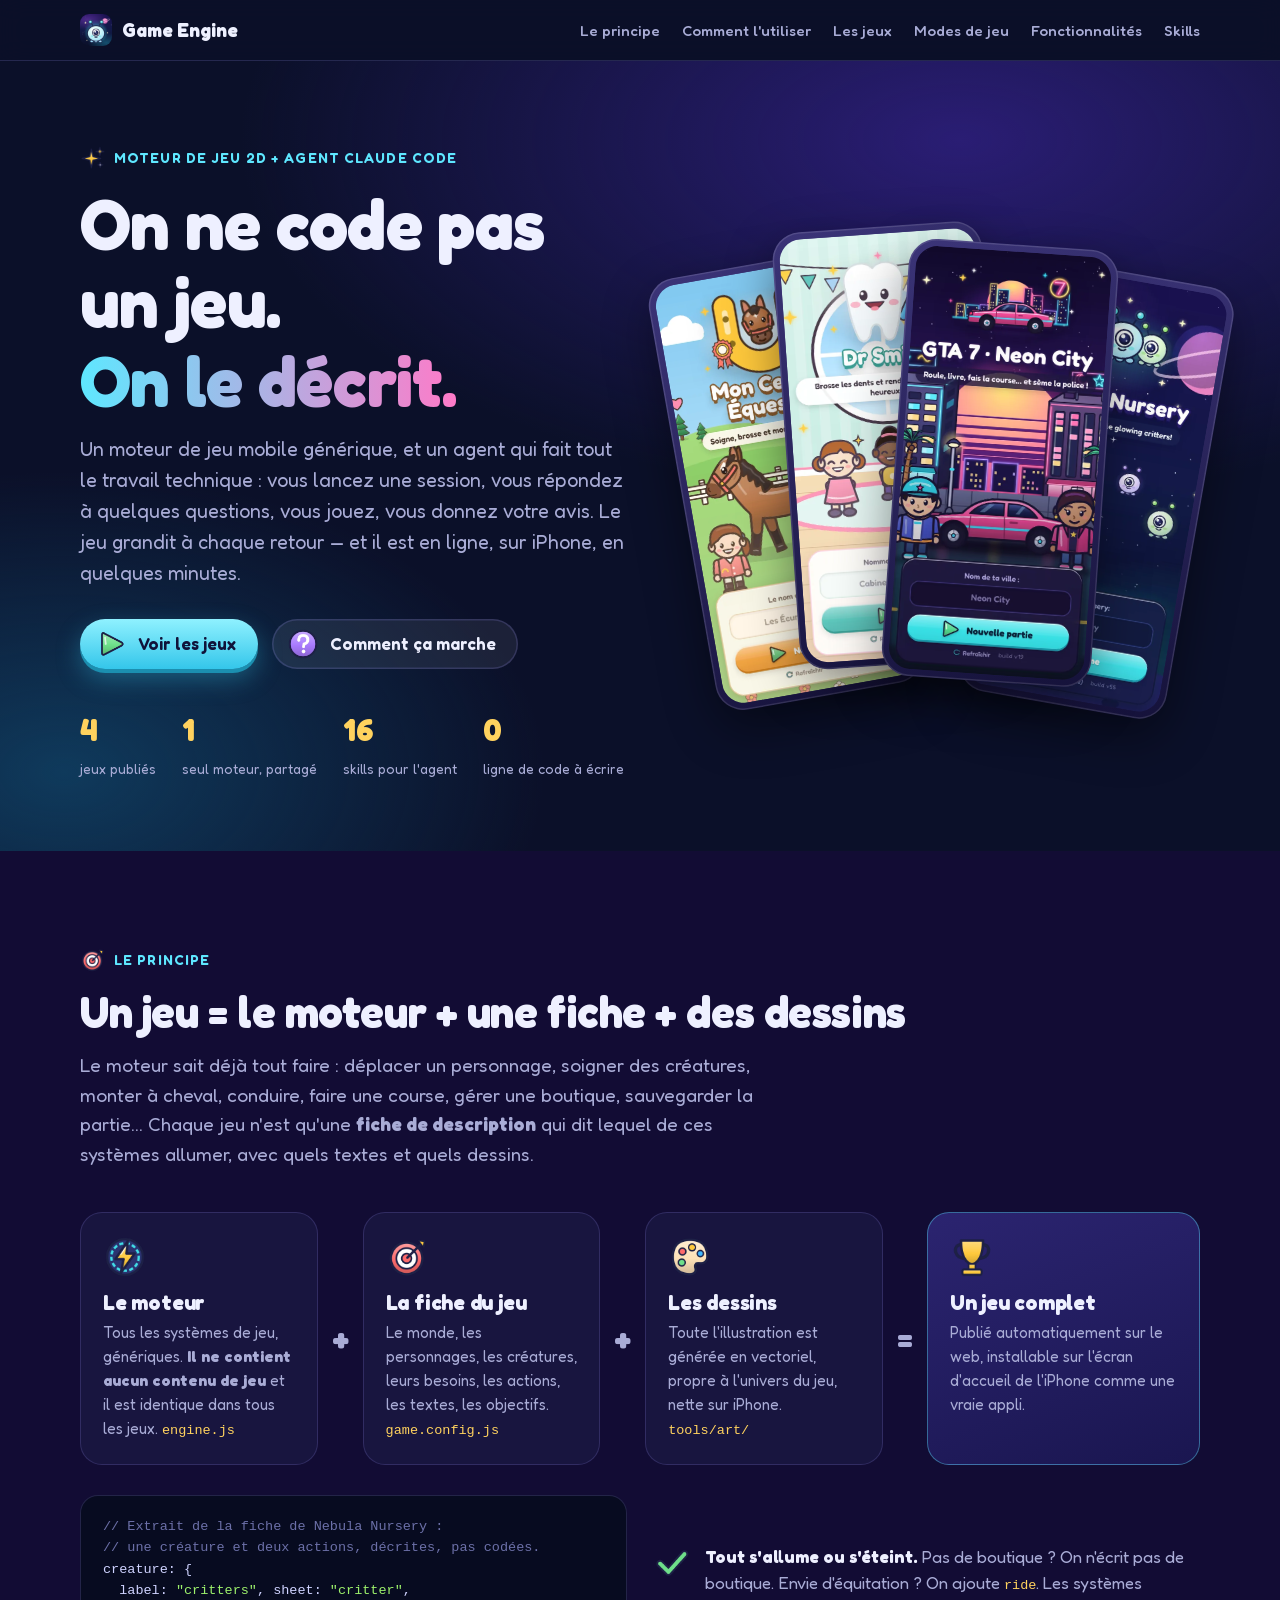
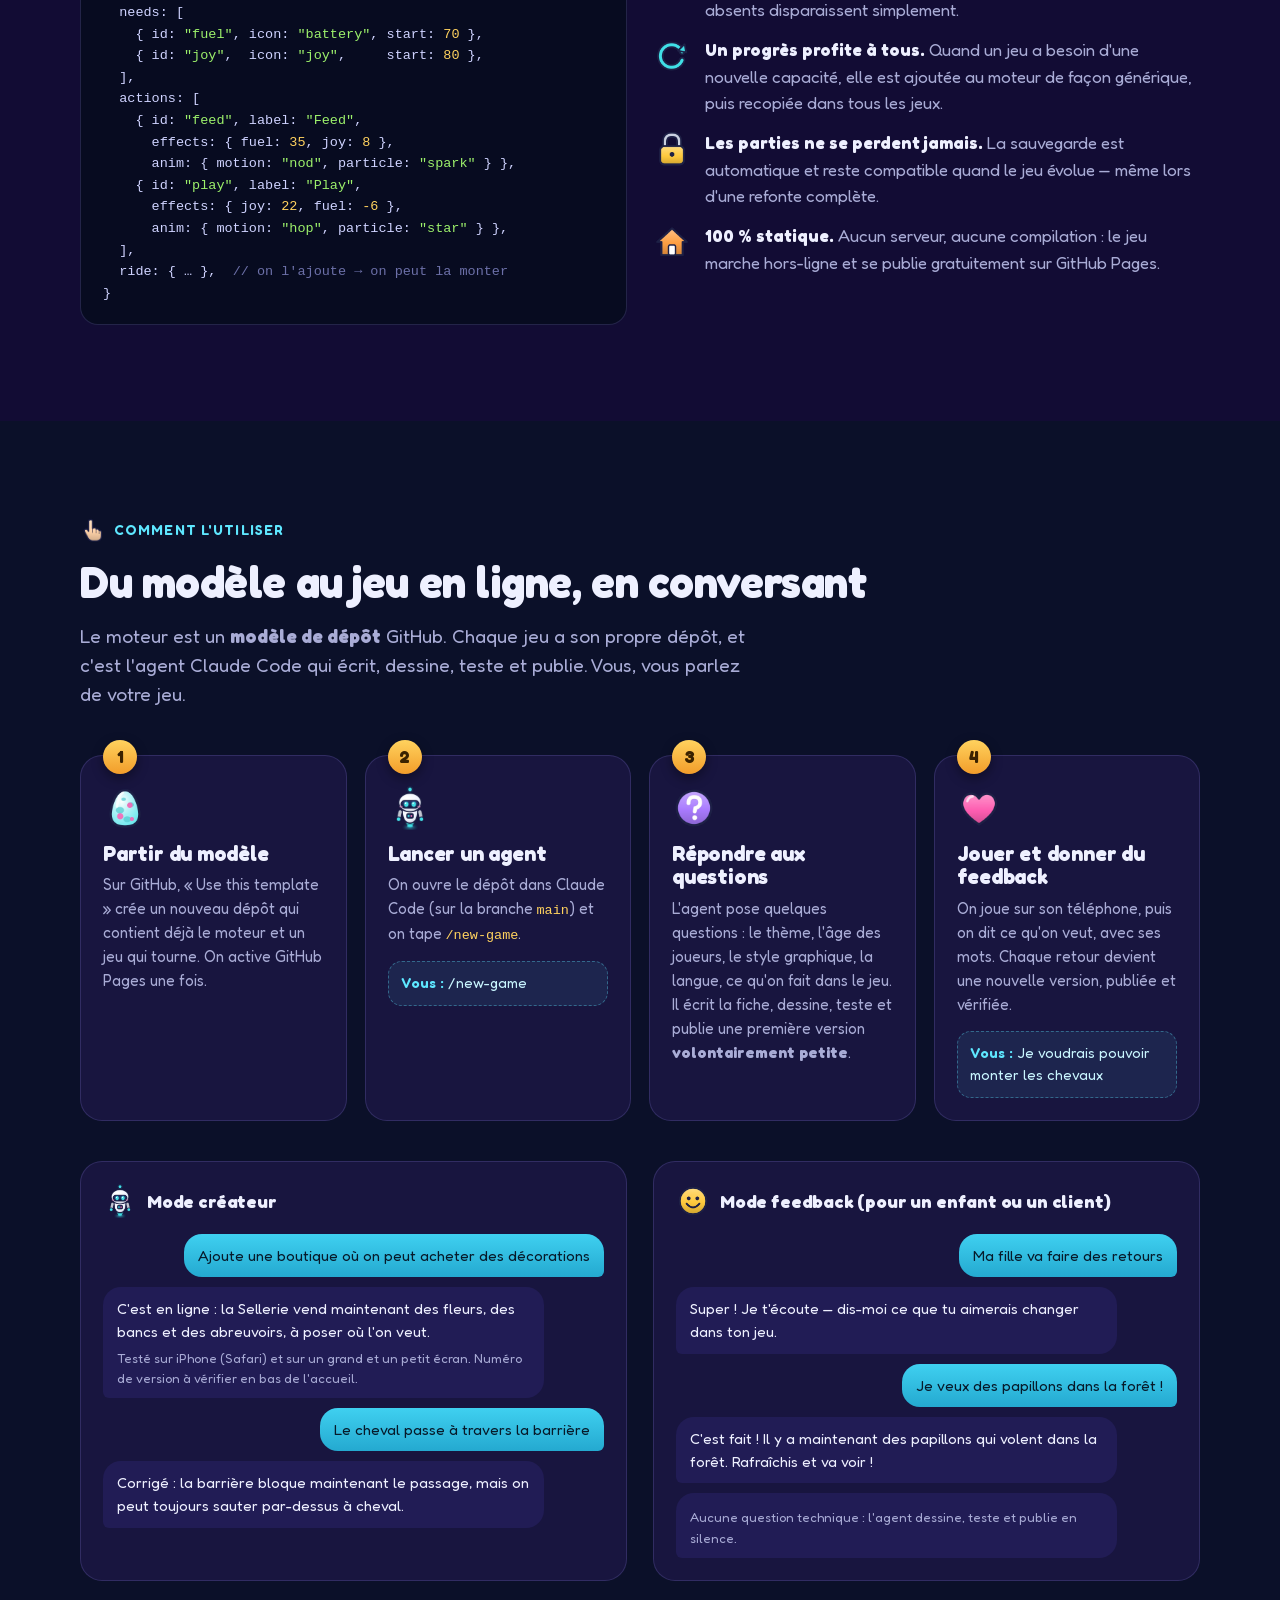
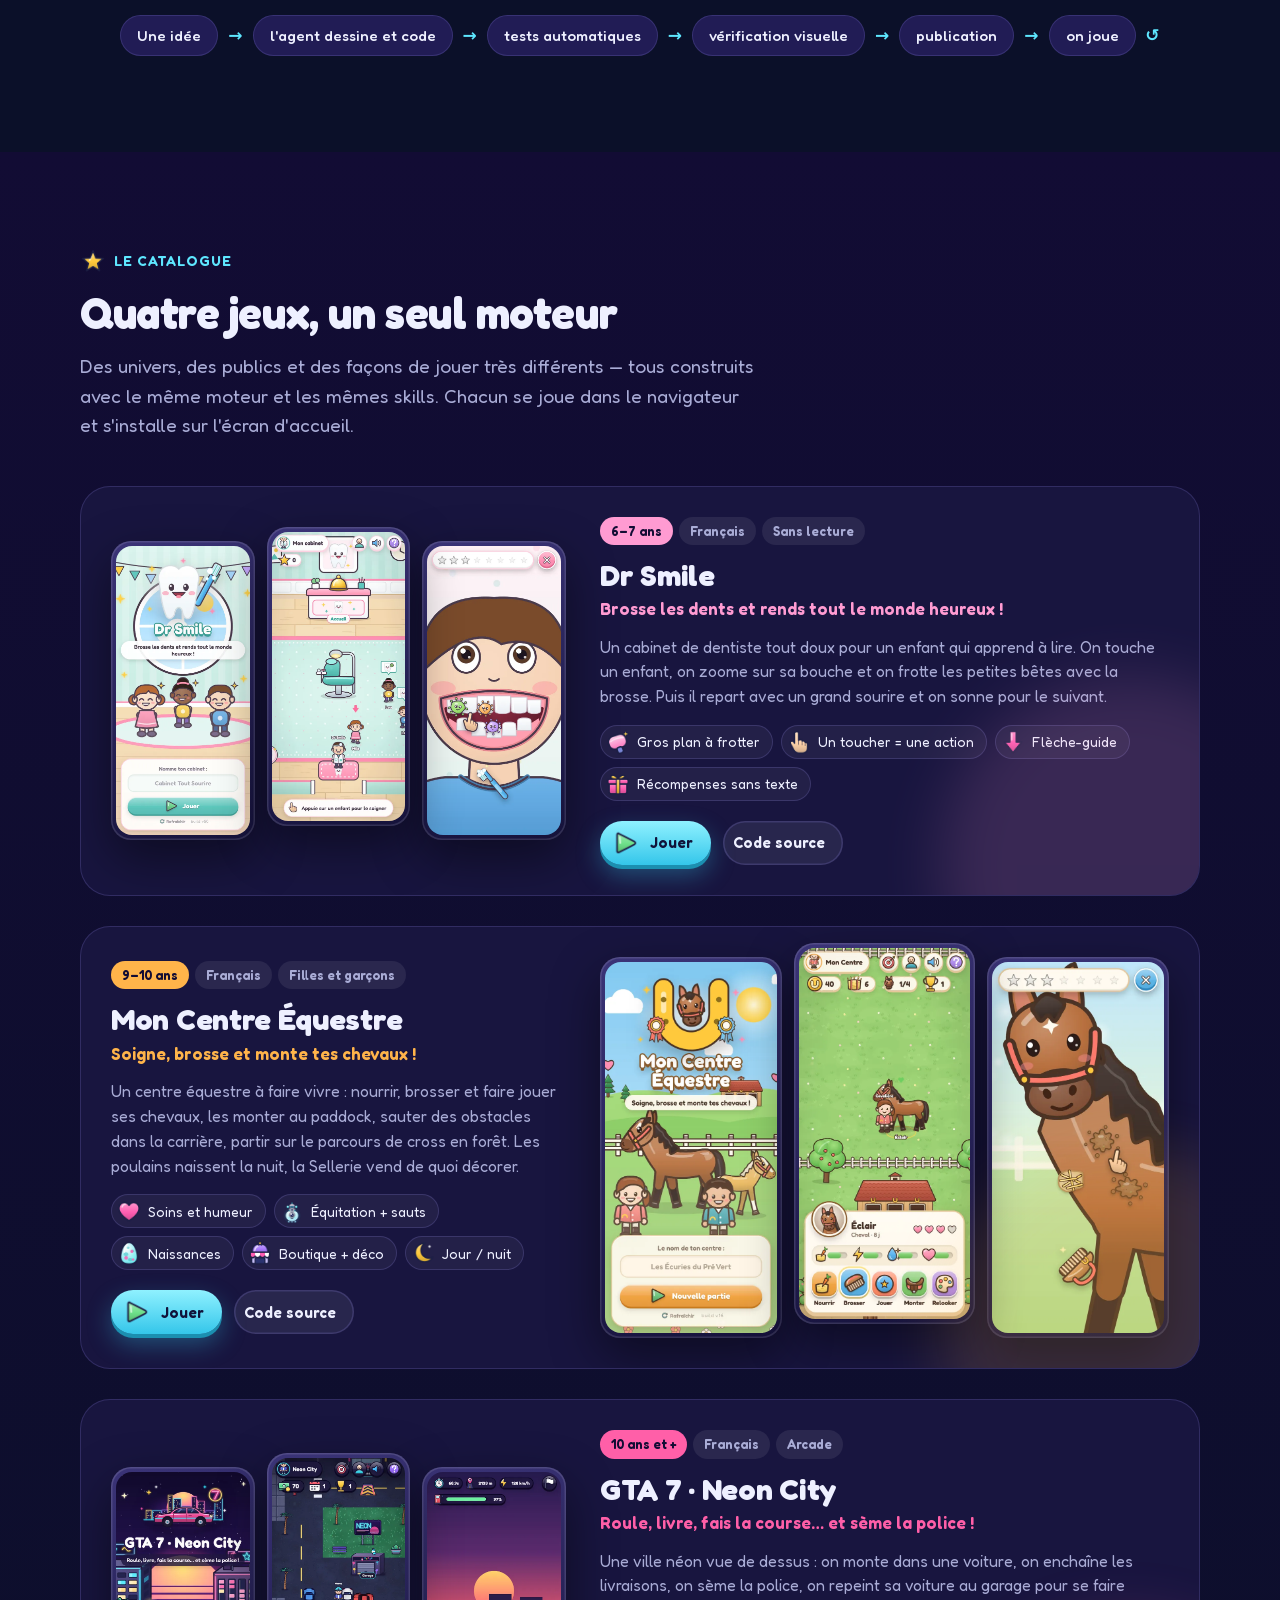
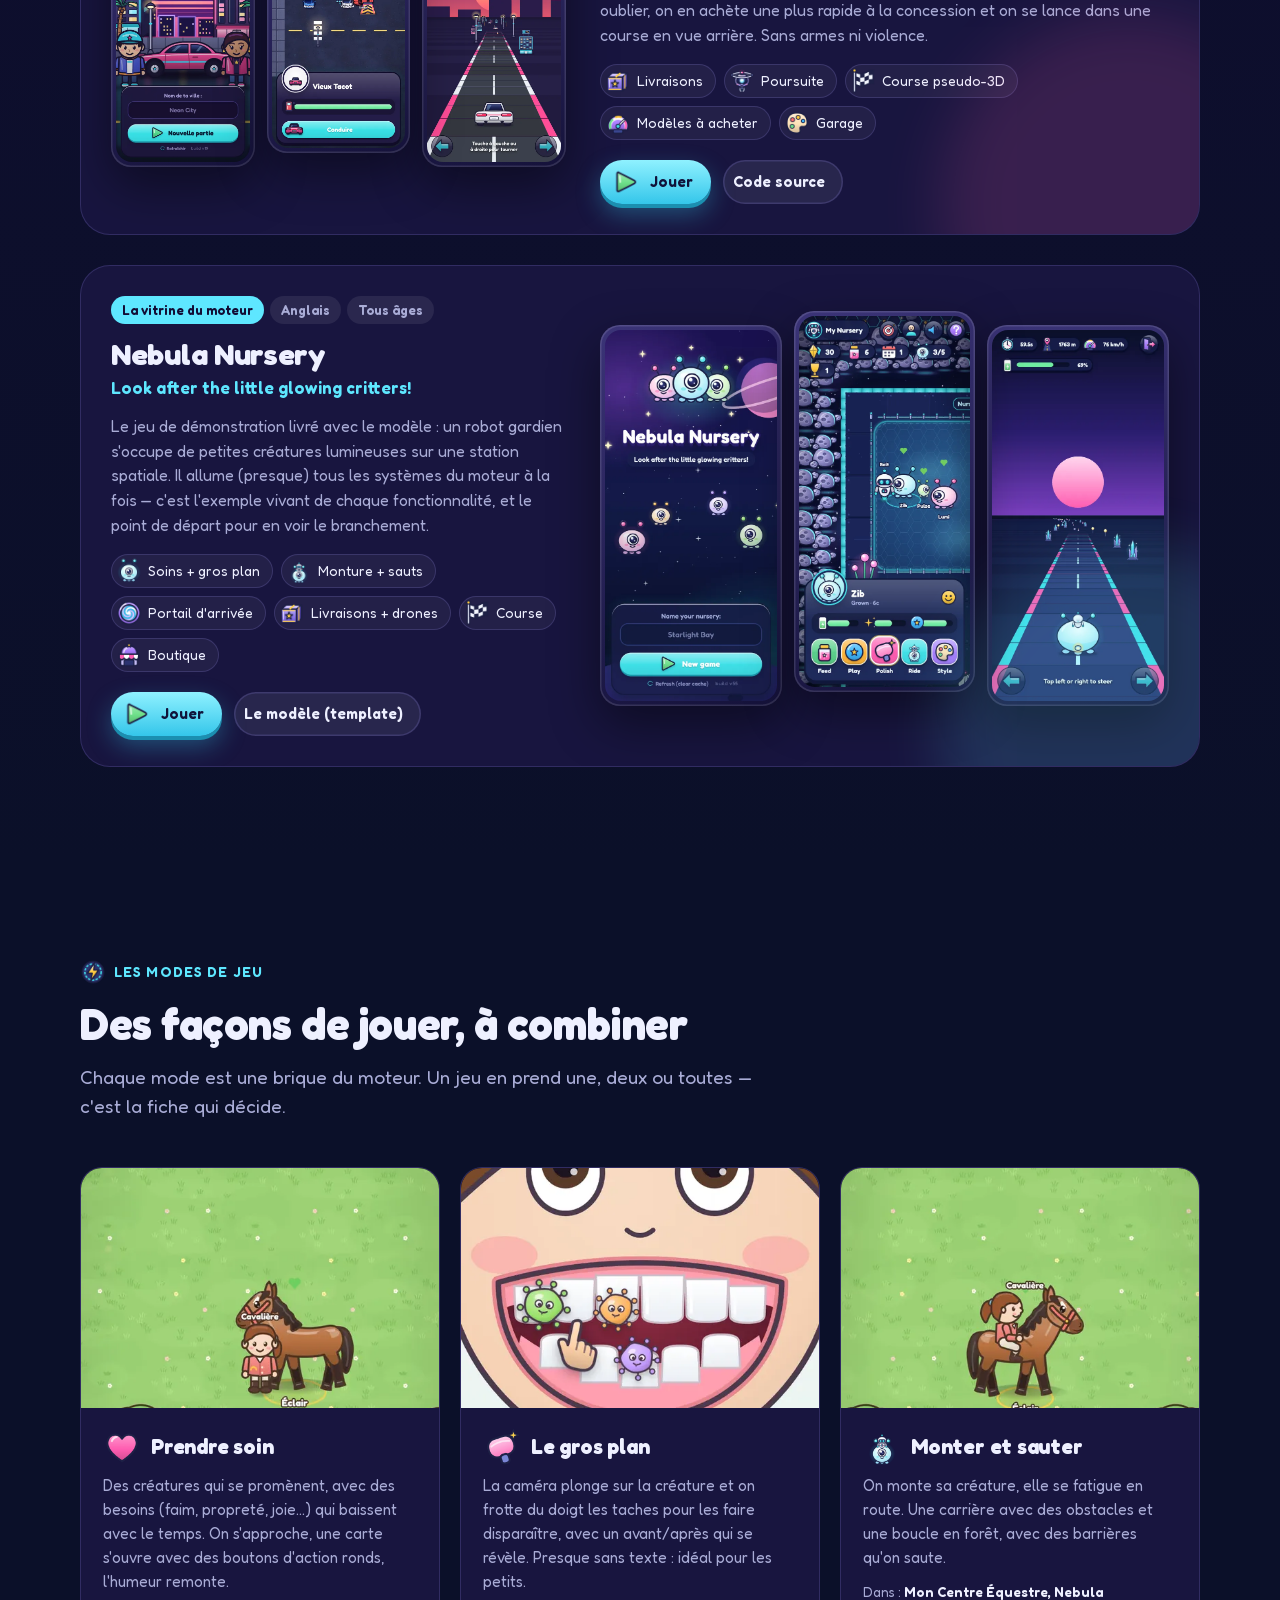
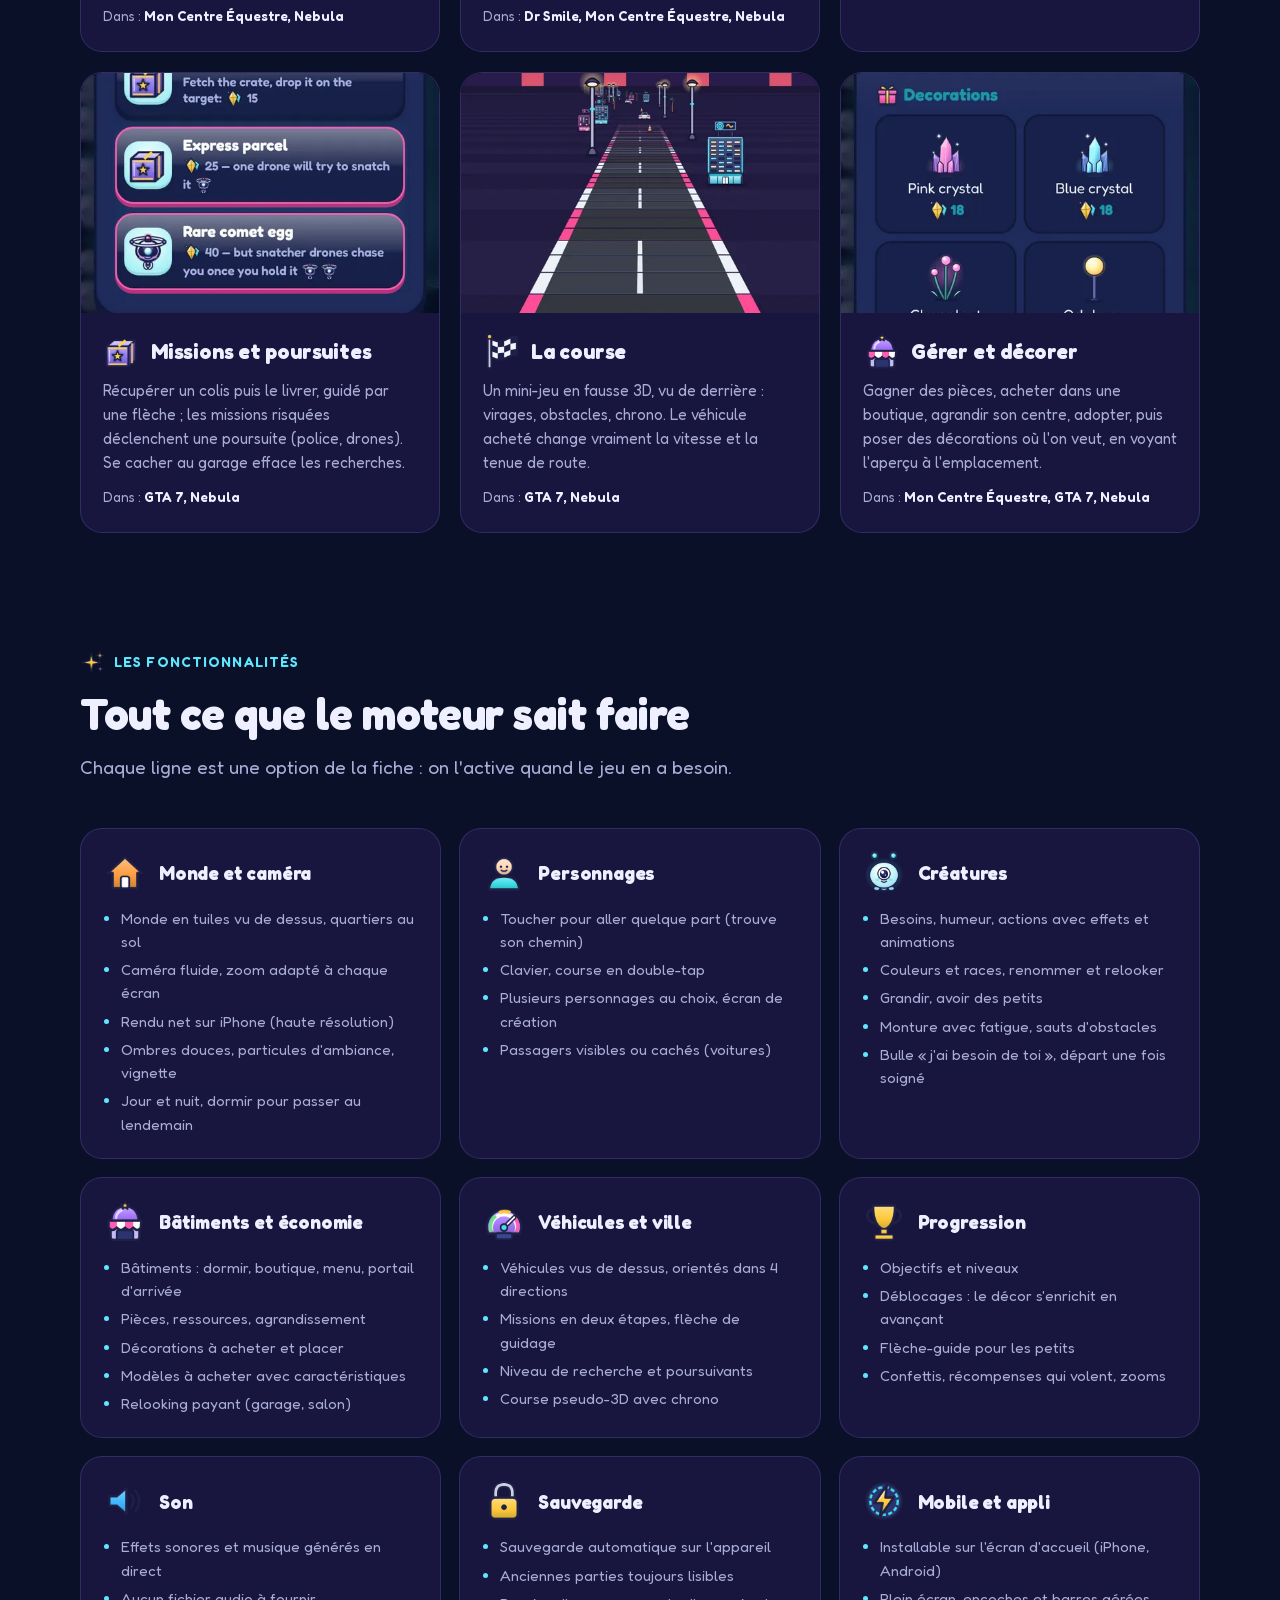
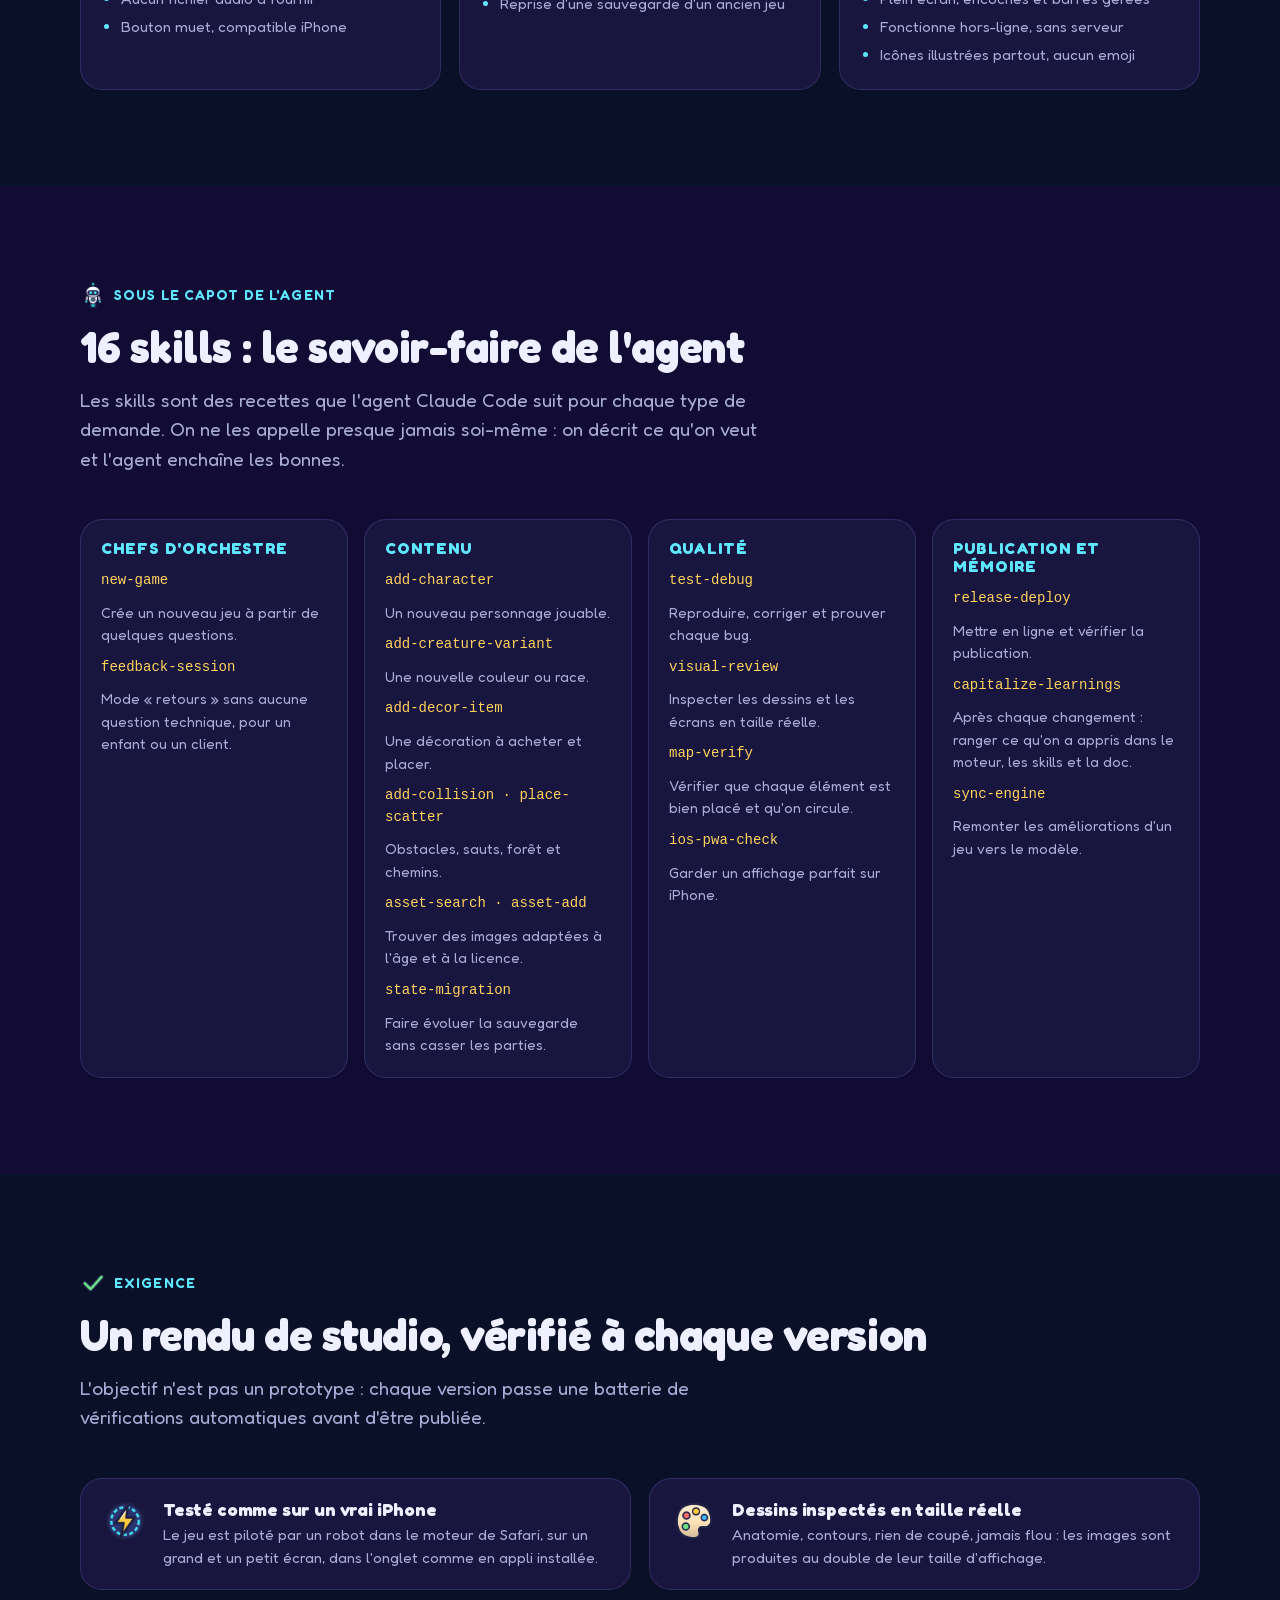
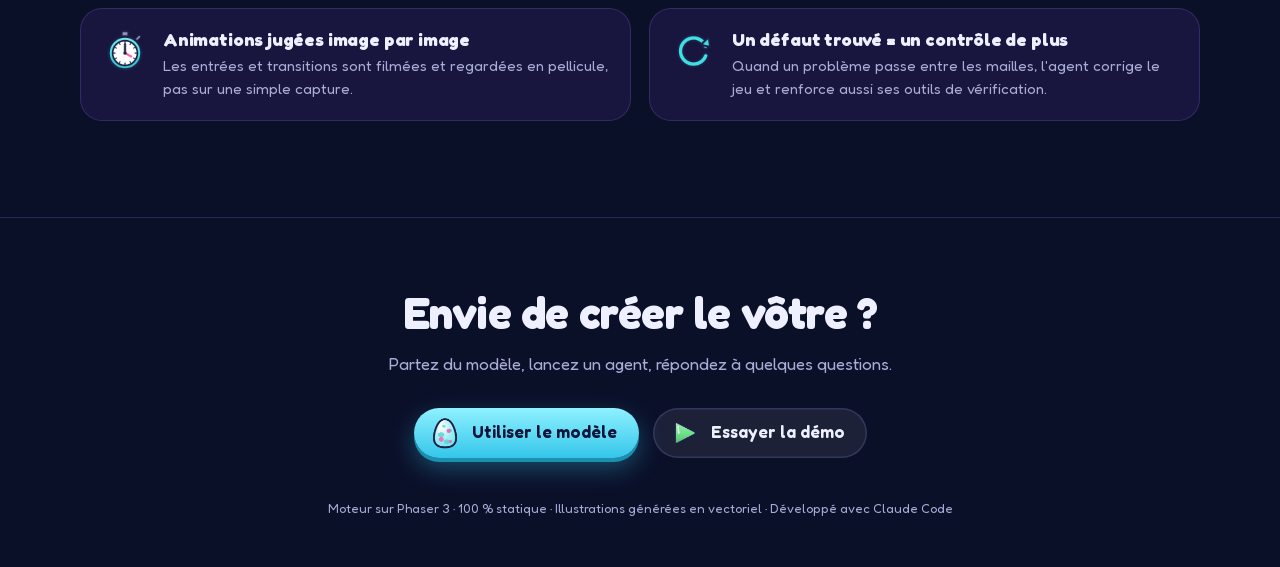
==== landing/index.html @ 8f83c537 "Landing page for the engine: principle, how to use it (template, agent, questions, feedback), catalo" ====
<!doctype html>
<html lang="fr">
<head>
<meta charset="utf-8">
<meta name="viewport" content="width=device-width, initial-scale=1, viewport-fit=cover">
<title>Game Engine — on décrit un jeu, l'agent le fabrique</title>
<meta name="description" content="Un moteur de jeu 2D piloté par la configuration et par Claude Code : on lance un agent, on répond à quelques questions, on donne du feedback. Catalogue des jeux créés avec le moteur.">
<meta name="theme-color" content="#0b1029">
<link rel="icon" href="../assets/favicon.png">
<style>
@font-face { font-family: "Fredoka"; font-weight: 300 700; font-display: swap; src: url("../vendor/fonts/fredoka-latin.woff2") format("woff2"); }
:root {
  --bg: #0b1029; --bg2: #120c34; --card: #18153f; --card2: #211c55; --edge: rgba(160,150,255,.18);
  --text: #eef0ff; --muted: #a9acd6; --aqua: #5ee7ff; --pink: #ff7ac8; --gold: #ffd25e; --lime: #9cf06b;
  --radius: 22px; --shadow: 0 18px 50px rgba(0,0,0,.45);
}
* { box-sizing: border-box; }
html { scroll-behavior: smooth; }
body { margin: 0; background: var(--bg); color: var(--text); font: 17px/1.55 "Fredoka", system-ui, sans-serif; overflow-x: hidden; -webkit-font-smoothing: antialiased; }
img { display: block; max-width: 100%; }
a { color: var(--aqua); }
.wrap { width: min(1120px, 100% - 32px); margin: 0 auto; }
h1, h2, h3 { line-height: 1.12; margin: 0; font-weight: 700; letter-spacing: -.01em; }
h2 { font-size: clamp(30px, 4.6vw, 44px); }
h3 { font-size: 21px; }
p { margin: 0; }
.eyebrow { display: inline-flex; align-items: center; gap: 8px; font-weight: 600; font-size: 14px; letter-spacing: .08em; text-transform: uppercase; color: var(--aqua); margin-bottom: 14px; }
.eyebrow img { width: 26px; height: 26px; }
.lead { color: var(--muted); font-size: 19px; max-width: 680px; margin-top: 14px; }
section { padding: 96px 0; position: relative; }
.ico { width: 44px; height: 44px; flex: none; }

/* nav */
nav { position: sticky; top: 0; z-index: 10; background: rgba(11,16,41,.82); backdrop-filter: blur(12px); -webkit-backdrop-filter: blur(12px); border-bottom: 1px solid var(--edge); }
nav .wrap { display: flex; align-items: center; gap: 18px; height: 60px; }
.brand { display: flex; align-items: center; gap: 10px; font-weight: 700; font-size: 19px; color: var(--text); text-decoration: none; margin-right: auto; }
.brand img { width: 32px; height: 32px; border-radius: 9px; }
nav .links a { color: var(--muted); text-decoration: none; font-weight: 500; font-size: 15px; margin-left: 18px; }
nav .links a:hover { color: var(--text); }
@media (max-width: 760px) { nav .links { display: none; } }

.btn { display: inline-flex; align-items: center; gap: 10px; height: 50px; padding: 0 22px 0 14px; border-radius: 999px; font-weight: 600; font-size: 17px; text-decoration: none; color: #10133a;
  background: linear-gradient(180deg, #8ff1ff, #34c6ea); box-shadow: 0 4px 0 #1b8fb0, 0 10px 24px rgba(52,198,234,.35); transition: transform .15s; }
.btn:hover { transform: translateY(-2px); }
.btn img { width: 34px; height: 34px; }
.btn.ghost { background: rgba(255,255,255,.07); color: var(--text); box-shadow: inset 0 0 0 1.5px var(--edge); }
.btn.small { height: 44px; font-size: 15px; padding: 0 18px 0 10px; }
.btn.small img { width: 30px; height: 30px; }

/* hero */
.hero { padding: 84px 0 70px; background: radial-gradient(1200px 600px at 75% 10%, #2a1d74 0%, transparent 60%), radial-gradient(800px 500px at 5% 90%, #0f3a5c 0%, transparent 60%), var(--bg); overflow: hidden; }
.hero .wrap { display: grid; grid-template-columns: 1.05fr 1fr; gap: 40px; align-items: center; }
.hero h1 { font-size: clamp(40px, 6.4vw, 70px); }
.hero h1 em { font-style: normal; background: linear-gradient(90deg, var(--aqua), var(--pink)); -webkit-background-clip: text; background-clip: text; color: transparent; }
.hero .lead { font-size: 20px; }
.cta { display: flex; flex-wrap: wrap; gap: 14px; margin-top: 30px; }
.stats { display: flex; flex-wrap: wrap; gap: 26px; margin-top: 36px; }
.stats b { display: block; font-size: 32px; color: var(--gold); }
.stats span { color: var(--muted); font-size: 14px; }
.fan { position: relative; height: 560px; }
.fan .phone { position: absolute; top: 50%; left: 50%; width: 210px; }
.fan .phone:nth-child(1) { transform: translate(-122%, -46%) rotate(-10deg); }
.fan .phone:nth-child(2) { transform: translate(-72%, -54%) rotate(-4deg); z-index: 2; }
.fan .phone:nth-child(3) { transform: translate(-20%, -50%) rotate(4deg); z-index: 3; }
.fan .phone:nth-child(4) { transform: translate(26%, -44%) rotate(10deg); z-index: 1; }
@media (max-width: 900px) {
  .hero .wrap { grid-template-columns: 1fr; }
  .fan { height: 420px; }
  .fan .phone { width: 170px; }
}
@media (max-width: 480px) {
  .fan { height: 330px; }
  .fan .phone { width: 128px; }
}

.phone { border-radius: 28px; padding: 7px; background: linear-gradient(160deg, #3b3478, #15123a); box-shadow: var(--shadow), inset 0 0 0 1.5px rgba(255,255,255,.12); }
.phone img { border-radius: 22px; width: 100%; aspect-ratio: 390/844; object-fit: cover; background: #222; }

/* the model */
.model { background: var(--bg2); }
.eq { display: grid; grid-template-columns: 1fr auto 1fr auto 1fr auto 1.15fr; gap: 14px; align-items: stretch; margin-top: 44px; }
.eq .op { align-self: center; font-size: 34px; font-weight: 700; color: var(--muted); }
.block { background: var(--card); border: 1px solid var(--edge); border-radius: var(--radius); padding: 22px; }
.block .ico { margin-bottom: 12px; }
.block h3 { margin-bottom: 6px; }
.block p { color: var(--muted); font-size: 15.5px; }
.block code, .mono { font-family: ui-monospace, "SF Mono", Menlo, monospace; font-size: 13.5px; color: var(--gold); }
.block.result { background: linear-gradient(160deg, #2b2470, #1a1650); border-color: rgba(94,231,255,.4); }
@media (max-width: 900px) { .eq { grid-template-columns: 1fr; } .eq .op { justify-self: center; font-size: 26px; margin: -4px 0; } }
.code { margin-top: 30px; display: grid; grid-template-columns: 1fr 1fr; gap: 26px; align-items: center; }
pre { margin: 0; background: #070b20; border: 1px solid var(--edge); border-radius: 18px; padding: 20px 22px; overflow-x: auto; font: 13.5px/1.6 ui-monospace, "SF Mono", Menlo, monospace; color: #cfd3ff; }
pre .k { color: var(--pink); } pre .s { color: var(--lime); } pre .c { color: #6c70a8; } pre .n { color: var(--gold); }
.code ul { margin: 0; padding: 0; list-style: none; display: grid; gap: 14px; }
.code li { display: flex; gap: 14px; align-items: flex-start; color: var(--muted); }
.code li b { color: var(--text); }
.code li .ico { width: 38px; height: 38px; }
@media (max-width: 900px) { .code { grid-template-columns: 1fr; } }

/* steps */
.steps { display: grid; grid-template-columns: repeat(4, 1fr); gap: 18px; margin-top: 46px; counter-reset: s; }
.step { background: var(--card); border: 1px solid var(--edge); border-radius: var(--radius); padding: 24px 22px 22px; position: relative; }
.step::before { counter-increment: s; content: counter(s); position: absolute; top: -16px; left: 22px; width: 34px; height: 34px; border-radius: 50%; background: linear-gradient(180deg, var(--gold), #f29d2a); color: #3a2200; font-weight: 700; display: grid; place-items: center; box-shadow: 0 4px 12px rgba(0,0,0,.4); }
.step .ico { margin: 6px 0 12px; }
.step h3 { margin-bottom: 8px; }
.step p { color: var(--muted); font-size: 15.5px; }
.step .say { margin-top: 14px; background: rgba(94,231,255,.08); border: 1px dashed rgba(94,231,255,.35); border-radius: 14px; padding: 10px 12px; font-size: 14.5px; color: #c9f6ff; }
.step .say::before { content: "Vous : "; font-weight: 600; color: var(--aqua); }
@media (max-width: 980px) { .steps { grid-template-columns: 1fr 1fr; row-gap: 34px; } }
@media (max-width: 560px) { .steps { grid-template-columns: 1fr; } }

.chat { margin-top: 40px; display: grid; grid-template-columns: 1fr 1fr; gap: 26px; }
.bubbles { background: var(--card); border: 1px solid var(--edge); border-radius: var(--radius); padding: 22px; display: grid; gap: 10px; align-content: start; }
.bubbles h3 { margin-bottom: 6px; font-size: 18px; display: flex; gap: 10px; align-items: center; }
.bubbles h3 img { width: 34px; height: 34px; }
.b { max-width: 88%; padding: 10px 14px; border-radius: 18px; font-size: 15px; }
.b.u { justify-self: end; background: linear-gradient(180deg, #3fd0f0, #24a9d0); color: #071a2a; border-bottom-right-radius: 6px; }
.b.a { background: var(--card2); border-bottom-left-radius: 6px; }
.b.a small { display: block; color: var(--muted); font-size: 13px; margin-top: 4px; }
@media (max-width: 860px) { .chat { grid-template-columns: 1fr; } }

/* catalogue */
.catalogue { background: linear-gradient(180deg, var(--bg2), var(--bg)); }
.games { display: grid; gap: 30px; margin-top: 46px; }
.game { display: grid; grid-template-columns: 1fr 1.25fr; gap: 34px; align-items: center; background: var(--card); border: 1px solid var(--edge); border-radius: 30px; padding: 30px; overflow: hidden; position: relative; }
.game::after { content: ""; position: absolute; inset: auto -120px -160px auto; width: 380px; height: 380px; border-radius: 50%; background: var(--g, var(--aqua)); opacity: .14; filter: blur(30px); pointer-events: none; }
.game .shots { display: grid; grid-template-columns: repeat(3, 1fr); gap: 12px; }
.game .shots .phone { padding: 5px; border-radius: 20px; }
.game .shots .phone img { border-radius: 16px; }
.game .shots .phone:nth-child(2) { transform: translateY(-14px); }
.tag { display: inline-block; font-size: 13px; font-weight: 600; padding: 4px 11px; border-radius: 999px; background: rgba(255,255,255,.08); color: var(--muted); margin: 0 6px 6px 0; }
.tag.hot { background: var(--g); color: #120c34; }
.game h3 { font-size: 30px; margin: 8px 0 4px; }
.game .tagline { color: var(--g); font-weight: 600; margin-bottom: 12px; }
.game p.desc { color: var(--muted); margin-bottom: 16px; font-size: 16px; }
.game .sys { display: flex; flex-wrap: wrap; gap: 8px; margin-bottom: 20px; }
.game .sys span { display: inline-flex; align-items: center; gap: 6px; font-size: 14px; background: rgba(255,255,255,.05); border: 1px solid var(--edge); border-radius: 999px; padding: 3px 12px 3px 4px; }
.game .sys img { width: 26px; height: 26px; }
.game .links { display: flex; gap: 12px; flex-wrap: wrap; position: relative; z-index: 1; }
.game.flip .shots { order: 2; }
@media (max-width: 900px) { .game, .game.flip { grid-template-columns: 1fr; padding: 22px; } .game.flip .shots { order: 0; } }

/* modes */
.modes { display: grid; grid-template-columns: repeat(3, 1fr); gap: 20px; margin-top: 46px; }
.mode { background: var(--card); border: 1px solid var(--edge); border-radius: var(--radius); overflow: hidden; display: flex; flex-direction: column; }
.mode .pic { height: 240px; overflow: hidden; background: #000; position: relative; }
.mode .pic img { width: 100%; height: 100%; object-fit: cover; object-position: center 30%; }
.mode .body { padding: 20px 22px 24px; }
.mode h3 { display: flex; align-items: center; gap: 10px; margin-bottom: 8px; }
.mode h3 img { width: 38px; height: 38px; }
.mode p { color: var(--muted); font-size: 15.5px; }
.mode .in { margin-top: 12px; font-size: 13.5px; color: var(--muted); }
.mode .in b { color: var(--text); font-weight: 600; }
@media (max-width: 980px) { .modes { grid-template-columns: 1fr 1fr; } }
@media (max-width: 620px) { .modes { grid-template-columns: 1fr; } }

/* features */
.feats { display: grid; grid-template-columns: repeat(3, 1fr); gap: 18px; margin-top: 46px; }
.feat { background: var(--card); border: 1px solid var(--edge); border-radius: var(--radius); padding: 22px; }
.feat h3 { display: flex; align-items: center; gap: 12px; margin-bottom: 12px; font-size: 19px; }
.feat ul { margin: 0; padding-left: 18px; color: var(--muted); font-size: 15px; display: grid; gap: 5px; }
.feat li::marker { color: var(--aqua); }
@media (max-width: 980px) { .feats { grid-template-columns: 1fr 1fr; } }
@media (max-width: 620px) { .feats { grid-template-columns: 1fr; } }

/* skills */
.skills { background: var(--bg2); }
.sk { display: grid; grid-template-columns: repeat(4, 1fr); gap: 16px; margin-top: 46px; }
.skg { background: var(--card); border: 1px solid var(--edge); border-radius: var(--radius); padding: 20px; }
.skg h3 { font-size: 16px; text-transform: uppercase; letter-spacing: .06em; color: var(--aqua); margin-bottom: 12px; }
.skg dl { margin: 0; display: grid; gap: 10px; }
.skg dt { font-family: ui-monospace, "SF Mono", Menlo, monospace; font-size: 14px; color: var(--gold); }
.skg dd { margin: 0; color: var(--muted); font-size: 14.5px; }
@media (max-width: 980px) { .sk { grid-template-columns: 1fr 1fr; } }
@media (max-width: 560px) { .sk { grid-template-columns: 1fr; } }

/* quality */
.qual { display: grid; grid-template-columns: repeat(2, 1fr); gap: 18px; margin-top: 46px; }
.q { display: flex; gap: 16px; background: var(--card); border: 1px solid var(--edge); border-radius: var(--radius); padding: 20px 22px; }
.q h3 { font-size: 18px; margin-bottom: 4px; }
.q p { color: var(--muted); font-size: 15px; }
@media (max-width: 760px) { .qual { grid-template-columns: 1fr; } }

/* loop */
.loop { display: flex; flex-wrap: wrap; align-items: center; justify-content: center; gap: 10px; margin-top: 34px; }
.loop span { background: var(--card2); border: 1px solid var(--edge); border-radius: 999px; padding: 8px 16px; font-weight: 500; font-size: 15px; }
.loop i { color: var(--aqua); font-style: normal; font-weight: 700; }

footer { padding: 70px 0 50px; text-align: center; color: var(--muted); border-top: 1px solid var(--edge); }
footer h2 { color: var(--text); margin-bottom: 14px; }
footer .cta { justify-content: center; }
footer small { display: block; margin-top: 40px; font-size: 13px; }

.center { text-align: center; } .center .lead { margin-left: auto; margin-right: auto; }
</style>
</head>
<body>

<nav>
  <div class="wrap">
    <a class="brand" href="#top"><img src="../assets/icon-192.png" alt="">Game Engine</a>
    <div class="links">
      <a href="#principe">Le principe</a>
      <a href="#utiliser">Comment l'utiliser</a>
      <a href="#catalogue">Les jeux</a>
      <a href="#modes">Modes de jeu</a>
      <a href="#features">Fonctionnalités</a>
      <a href="#skills">Skills</a>
    </div>
  </div>
</nav>

<!-- ============ HERO ============ -->
<header class="hero" id="top">
  <div class="wrap">
    <div>
      <div class="eyebrow"><img src="../assets/ui/icons/sparkle.webp" alt="">Moteur de jeu 2D + agent Claude Code</div>
      <h1>On ne code pas un jeu.<br><em>On le décrit.</em></h1>
      <p class="lead">Un moteur de jeu mobile générique, et un agent qui fait tout le travail technique : vous lancez une session, vous répondez à quelques questions, vous jouez, vous donnez votre avis. Le jeu grandit à chaque retour — et il est en ligne, sur iPhone, en quelques minutes.</p>
      <div class="cta">
        <a class="btn" href="#catalogue"><img src="../assets/ui/icons/play.webp" alt="">Voir les jeux</a>
        <a class="btn ghost" href="#utiliser"><img src="../assets/ui/icons/help.webp" alt="">Comment ça marche</a>
      </div>
      <div class="stats">
        <div><b>4</b><span>jeux publiés</span></div>
        <div><b>1</b><span>seul moteur, partagé</span></div>
        <div><b>16</b><span>skills pour l'agent</span></div>
        <div><b>0</b><span>ligne de code à écrire</span></div>
      </div>
    </div>
    <div class="fan" aria-hidden="true">
      <div class="phone"><img src="shots/stable-home.webp" alt=""></div>
      <div class="phone"><img src="shots/drsmile-home.webp" alt=""></div>
      <div class="phone"><img src="shots/gta7-home.webp" alt=""></div>
      <div class="phone"><img src="shots/nebula-home.webp" alt=""></div>
    </div>
  </div>
</header>

<!-- ============ PRINCIPE ============ -->
<section class="model" id="principe">
  <div class="wrap">
    <div class="eyebrow"><img src="../assets/ui/icons/goals.webp" alt="">Le principe</div>
    <h2>Un jeu = le moteur + une fiche + des dessins</h2>
    <p class="lead">Le moteur sait déjà tout faire : déplacer un personnage, soigner des créatures, monter à cheval, conduire, faire une course, gérer une boutique, sauvegarder la partie… Chaque jeu n'est qu'une <b>fiche de description</b> qui dit lequel de ces systèmes allumer, avec quels textes et quels dessins.</p>

    <div class="eq">
      <div class="block">
        <img class="ico" src="../assets/ui/icons/pad.webp" alt="">
        <h3>Le moteur</h3>
        <p>Tous les systèmes de jeu, génériques. <b>Il ne contient aucun contenu de jeu</b> et il est identique dans tous les jeux. <code>engine.js</code></p>
      </div>
      <div class="op">+</div>
      <div class="block">
        <img class="ico" src="../assets/ui/icons/goals.webp" alt="">
        <h3>La fiche du jeu</h3>
        <p>Le monde, les personnages, les créatures, leurs besoins, les actions, les textes, les objectifs. <code>game.config.js</code></p>
      </div>
      <div class="op">+</div>
      <div class="block">
        <img class="ico" src="../assets/ui/icons/palette.webp" alt="">
        <h3>Les dessins</h3>
        <p>Toute l'illustration est générée en vectoriel, propre à l'univers du jeu, nette sur iPhone. <code>tools/art/</code></p>
      </div>
      <div class="op">=</div>
      <div class="block result">
        <img class="ico" src="../assets/ui/icons/trophy.webp" alt="">
        <h3>Un jeu complet</h3>
        <p>Publié automatiquement sur le web, installable sur l'écran d'accueil de l'iPhone comme une vraie appli.</p>
      </div>
    </div>

    <div class="code">
      <pre><span class="c">// Extrait de la fiche de Nebula Nursery :</span>
<span class="c">// une créature et deux actions, décrites, pas codées.</span>
creature: {
  label: <span class="s">"critters"</span>, sheet: <span class="s">"critter"</span>,
  needs: [
    { id: <span class="s">"fuel"</span>, icon: <span class="s">"battery"</span>, start: <span class="n">70</span> },
    { id: <span class="s">"joy"</span>,  icon: <span class="s">"joy"</span>,     start: <span class="n">80</span> },
  ],
  actions: [
    { id: <span class="s">"feed"</span>, label: <span class="s">"Feed"</span>,
      effects: { fuel: <span class="n">35</span>, joy: <span class="n">8</span> },
      anim: { motion: <span class="s">"nod"</span>, particle: <span class="s">"spark"</span> } },
    { id: <span class="s">"play"</span>, label: <span class="s">"Play"</span>,
      effects: { joy: <span class="n">22</span>, fuel: <span class="n">-6</span> },
      anim: { motion: <span class="s">"hop"</span>, particle: <span class="s">"star"</span> } },
  ],
  ride: { … },  <span class="c">// on l'ajoute → on peut la monter</span>
}</pre>
      <ul>
        <li><img class="ico" src="../assets/ui/icons/check.webp" alt=""><div><b>Tout s'allume ou s'éteint.</b> Pas de boutique ? On n'écrit pas de boutique. Envie d'équitation ? On ajoute <span class="mono">ride</span>. Les systèmes absents disparaissent simplement.</div></li>
        <li><img class="ico" src="../assets/ui/icons/refresh.webp" alt=""><div><b>Un progrès profite à tous.</b> Quand un jeu a besoin d'une nouvelle capacité, elle est ajoutée au moteur de façon générique, puis recopiée dans tous les jeux.</div></li>
        <li><img class="ico" src="../assets/ui/icons/lock.webp" alt=""><div><b>Les parties ne se perdent jamais.</b> La sauvegarde est automatique et reste compatible quand le jeu évolue — même lors d'une refonte complète.</div></li>
        <li><img class="ico" src="../assets/ui/icons/home.webp" alt=""><div><b>100 % statique.</b> Aucun serveur, aucune compilation : le jeu marche hors-ligne et se publie gratuitement sur GitHub Pages.</div></li>
      </ul>
    </div>
  </div>
</section>

<!-- ============ COMMENT L'UTILISER ============ -->
<section id="utiliser">
  <div class="wrap">
    <div class="eyebrow"><img src="../assets/ui/icons/hand.webp" alt="">Comment l'utiliser</div>
    <h2>Du modèle au jeu en ligne, en conversant</h2>
    <p class="lead">Le moteur est un <b>modèle de dépôt</b> GitHub. Chaque jeu a son propre dépôt, et c'est l'agent Claude Code qui écrit, dessine, teste et publie. Vous, vous parlez de votre jeu.</p>

    <div class="steps">
      <div class="step">
        <img class="ico" src="../assets/ui/icons/egg.webp" alt="">
        <h3>Partir du modèle</h3>
        <p>Sur GitHub, « Use this template » crée un nouveau dépôt qui contient déjà le moteur et un jeu qui tourne. On active GitHub Pages une fois.</p>
      </div>
      <div class="step">
        <img class="ico" src="../assets/ui/icons/keeper.webp" alt="">
        <h3>Lancer un agent</h3>
        <p>On ouvre le dépôt dans Claude Code (sur la branche <span class="mono">main</span>) et on tape <span class="mono">/new-game</span>.</p>
        <div class="say">/new-game</div>
      </div>
      <div class="step">
        <img class="ico" src="../assets/ui/icons/help.webp" alt="">
        <h3>Répondre aux questions</h3>
        <p>L'agent pose quelques questions : le thème, l'âge des joueurs, le style graphique, la langue, ce qu'on fait dans le jeu. Il écrit la fiche, dessine, teste et publie une première version <b>volontairement petite</b>.</p>
      </div>
      <div class="step">
        <img class="ico" src="../assets/ui/icons/heart.webp" alt="">
        <h3>Jouer et donner du feedback</h3>
        <p>On joue sur son téléphone, puis on dit ce qu'on veut, avec ses mots. Chaque retour devient une nouvelle version, publiée et vérifiée.</p>
        <div class="say">Je voudrais pouvoir monter les chevaux</div>
      </div>
    </div>

    <div class="chat">
      <div class="bubbles">
        <h3><img src="../assets/ui/icons/keeper.webp" alt="">Mode créateur</h3>
        <div class="b u">Ajoute une boutique où on peut acheter des décorations</div>
        <div class="b a">C'est en ligne : la Sellerie vend maintenant des fleurs, des bancs et des abreuvoirs, à poser où l'on veut.<small>Testé sur iPhone (Safari) et sur un grand et un petit écran. Numéro de version à vérifier en bas de l'accueil.</small></div>
        <div class="b u">Le cheval passe à travers la barrière</div>
        <div class="b a">Corrigé : la barrière bloque maintenant le passage, mais on peut toujours sauter par-dessus à cheval.</div>
      </div>
      <div class="bubbles">
        <h3><img src="../assets/ui/icons/smile.webp" alt="">Mode feedback (pour un enfant ou un client)</h3>
        <div class="b u">Ma fille va faire des retours</div>
        <div class="b a">Super ! Je t'écoute — dis-moi ce que tu aimerais changer dans ton jeu.</div>
        <div class="b u">Je veux des papillons dans la forêt !</div>
        <div class="b a">C'est fait ! Il y a maintenant des papillons qui volent dans la forêt. Rafraîchis et va voir !</div>
        <div class="b a"><small>Aucune question technique : l'agent dessine, teste et publie en silence.</small></div>
      </div>
    </div>

    <div class="loop">
      <span>Une idée</span><i>→</i><span>l'agent dessine et code</span><i>→</i><span>tests automatiques</span><i>→</i><span>vérification visuelle</span><i>→</i><span>publication</span><i>→</i><span>on joue</span><i>↺</i>
    </div>
  </div>
</section>

<!-- ============ CATALOGUE ============ -->
<section class="catalogue" id="catalogue">
  <div class="wrap">
    <div class="eyebrow"><img src="../assets/ui/icons/star.webp" alt="">Le catalogue</div>
    <h2>Quatre jeux, un seul moteur</h2>
    <p class="lead">Des univers, des publics et des façons de jouer très différents — tous construits avec le même moteur et les mêmes skills. Chacun se joue dans le navigateur et s'installe sur l'écran d'accueil.</p>

    <div class="games">

      <article class="game" style="--g:#ff9bd2">
        <div class="shots">
          <div class="phone"><img src="shots/drsmile-home.webp" alt="Écran d'accueil de Dr Smile"></div>
          <div class="phone"><img src="shots/drsmile-world.webp" alt="Le cabinet dentaire"></div>
          <div class="phone"><img src="shots/drsmile-closeup.webp" alt="Gros plan : brosser les dents"></div>
        </div>
        <div>
          <span class="tag hot">6–7 ans</span><span class="tag">Français</span><span class="tag">Sans lecture</span>
          <h3>Dr Smile</h3>
          <p class="tagline">Brosse les dents et rends tout le monde heureux !</p>
          <p class="desc">Un cabinet de dentiste tout doux pour un enfant qui apprend à lire. On touche un enfant, on zoome sur sa bouche et on frotte les petites bêtes avec la brosse. Puis il repart avec un grand sourire et on sonne pour le suivant.</p>
          <div class="sys">
            <span><img src="../assets/ui/icons/polish.webp" alt="">Gros plan à frotter</span>
            <span><img src="../assets/ui/icons/hand.webp" alt="">Un toucher = une action</span>
            <span><img src="../assets/ui/icons/arrow.webp" alt="">Flèche-guide</span>
            <span><img src="../assets/ui/icons/gift.webp" alt="">Récompenses sans texte</span>
          </div>
          <div class="links">
            <a class="btn small" href="https://jlrigau.github.io/dr-smile/"><img src="../assets/ui/icons/play.webp" alt="">Jouer</a>
            <a class="btn small ghost" href="https://github.com/jlrigau/dr-smile">Code source</a>
          </div>
        </div>
      </article>

      <article class="game flip" style="--g:#ffb44a">
        <div class="shots">
          <div class="phone"><img src="shots/stable-home.webp" alt="Écran d'accueil de Mon Centre Équestre"></div>
          <div class="phone"><img src="shots/stable-panel.webp" alt="Soigner un cheval"></div>
          <div class="phone"><img src="shots/stable-closeup.webp" alt="Gros plan : brosser le cheval"></div>
        </div>
        <div>
          <span class="tag hot">9–10 ans</span><span class="tag">Français</span><span class="tag">Filles et garçons</span>
          <h3>Mon Centre Équestre</h3>
          <p class="tagline">Soigne, brosse et monte tes chevaux !</p>
          <p class="desc">Un centre équestre à faire vivre : nourrir, brosser et faire jouer ses chevaux, les monter au paddock, sauter des obstacles dans la carrière, partir sur le parcours de cross en forêt. Les poulains naissent la nuit, la Sellerie vend de quoi décorer.</p>
          <div class="sys">
            <span><img src="../assets/ui/icons/heart.webp" alt="">Soins et humeur</span>
            <span><img src="../assets/ui/icons/ride.webp" alt="">Équitation + sauts</span>
            <span><img src="../assets/ui/icons/egg.webp" alt="">Naissances</span>
            <span><img src="../assets/ui/icons/shop.webp" alt="">Boutique + déco</span>
            <span><img src="../assets/ui/icons/moon.webp" alt="">Jour / nuit</span>
          </div>
          <div class="links">
            <a class="btn small" href="https://jlrigau.github.io/my-little-stable/"><img src="../assets/ui/icons/play.webp" alt="">Jouer</a>
            <a class="btn small ghost" href="https://github.com/jlrigau/my-little-stable">Code source</a>
          </div>
        </div>
      </article>

      <article class="game" style="--g:#ff5fa8">
        <div class="shots">
          <div class="phone"><img src="shots/gta7-home.webp" alt="Écran d'accueil de GTA 7 Neon City"></div>
          <div class="phone"><img src="shots/gta7-panel.webp" alt="Prendre une voiture en ville"></div>
          <div class="phone"><img src="shots/gta7-race.webp" alt="Course en pseudo-3D"></div>
        </div>
        <div>
          <span class="tag hot">10 ans et +</span><span class="tag">Français</span><span class="tag">Arcade</span>
          <h3>GTA 7 · Neon City</h3>
          <p class="tagline">Roule, livre, fais la course… et sème la police !</p>
          <p class="desc">Une ville néon vue de dessus : on monte dans une voiture, on enchaîne les livraisons, on sème la police, on repeint sa voiture au garage pour se faire oublier, on en achète une plus rapide à la concession et on se lance dans une course en vue arrière. Sans armes ni violence.</p>
          <div class="sys">
            <span><img src="../assets/ui/icons/crate.webp" alt="">Livraisons</span>
            <span><img src="../assets/ui/icons/drone.webp" alt="">Poursuite</span>
            <span><img src="../assets/ui/icons/flag.webp" alt="">Course pseudo-3D</span>
            <span><img src="../assets/ui/icons/speed.webp" alt="">Modèles à acheter</span>
            <span><img src="../assets/ui/icons/palette.webp" alt="">Garage</span>
          </div>
          <div class="links">
            <a class="btn small" href="https://jlrigau.github.io/gta7/"><img src="../assets/ui/icons/play.webp" alt="">Jouer</a>
            <a class="btn small ghost" href="https://github.com/jlrigau/gta7">Code source</a>
          </div>
        </div>
      </article>

      <article class="game flip" style="--g:#5ee7ff">
        <div class="shots">
          <div class="phone"><img src="shots/nebula-home.webp" alt="Écran d'accueil de Nebula Nursery"></div>
          <div class="phone"><img src="shots/nebula-panel.webp" alt="S'occuper d'une créature"></div>
          <div class="phone"><img src="shots/nebula-race.webp" alt="Course sur l'anneau stellaire"></div>
        </div>
        <div>
          <span class="tag hot">La vitrine du moteur</span><span class="tag">Anglais</span><span class="tag">Tous âges</span>
          <h3>Nebula Nursery</h3>
          <p class="tagline">Look after the little glowing critters!</p>
          <p class="desc">Le jeu de démonstration livré avec le modèle : un robot gardien s'occupe de petites créatures lumineuses sur une station spatiale. Il allume (presque) tous les systèmes du moteur à la fois — c'est l'exemple vivant de chaque fonctionnalité, et le point de départ pour en voir le branchement.</p>
          <div class="sys">
            <span><img src="../assets/ui/icons/critter.webp" alt="">Soins + gros plan</span>
            <span><img src="../assets/ui/icons/ride.webp" alt="">Monture + sauts</span>
            <span><img src="../assets/ui/icons/portal.webp" alt="">Portail d'arrivée</span>
            <span><img src="../assets/ui/icons/crate.webp" alt="">Livraisons + drones</span>
            <span><img src="../assets/ui/icons/flag.webp" alt="">Course</span>
            <span><img src="../assets/ui/icons/shop.webp" alt="">Boutique</span>
          </div>
          <div class="links">
            <a class="btn small" href="https://jlrigau.github.io/game-engine/"><img src="../assets/ui/icons/play.webp" alt="">Jouer</a>
            <a class="btn small ghost" href="https://github.com/jlrigau/game-engine">Le modèle (template)</a>
          </div>
        </div>
      </article>

    </div>
  </div>
</section>

<!-- ============ MODES DE JEU ============ -->
<section id="modes">
  <div class="wrap">
    <div class="eyebrow"><img src="../assets/ui/icons/pad.webp" alt="">Les modes de jeu</div>
    <h2>Des façons de jouer, à combiner</h2>
    <p class="lead">Chaque mode est une brique du moteur. Un jeu en prend une, deux ou toutes — c'est la fiche qui décide.</p>

    <div class="modes">
      <div class="mode">
        <div class="pic"><img src="shots/stable-panel.webp" alt=""></div>
        <div class="body">
          <h3><img src="../assets/ui/icons/heart.webp" alt="">Prendre soin</h3>
          <p>Des créatures qui se promènent, avec des besoins (faim, propreté, joie…) qui baissent avec le temps. On s'approche, une carte s'ouvre avec des boutons d'action ronds, l'humeur remonte.</p>
          <p class="in">Dans : <b>Mon Centre Équestre, Nebula</b></p>
        </div>
      </div>
      <div class="mode">
        <div class="pic"><img src="shots/drsmile-closeup.webp" alt="" style="object-position:center 55%"></div>
        <div class="body">
          <h3><img src="../assets/ui/icons/polish.webp" alt="">Le gros plan</h3>
          <p>La caméra plonge sur la créature et on frotte du doigt les taches pour les faire disparaître, avec un avant/après qui se révèle. Presque sans texte : idéal pour les petits.</p>
          <p class="in">Dans : <b>Dr Smile, Mon Centre Équestre, Nebula</b></p>
        </div>
      </div>
      <div class="mode">
        <div class="pic"><img src="shots/stable-ride.webp" alt=""></div>
        <div class="body">
          <h3><img src="../assets/ui/icons/ride.webp" alt="">Monter et sauter</h3>
          <p>On monte sa créature, elle se fatigue en route. Une carrière avec des obstacles et une boucle en forêt, avec des barrières qu'on saute.</p>
          <p class="in">Dans : <b>Mon Centre Équestre, Nebula</b></p>
        </div>
      </div>
      <div class="mode">
        <div class="pic"><img src="shots/nebula-missions.webp" alt="" style="object-position:center 60%"></div>
        <div class="body">
          <h3><img src="../assets/ui/icons/crate.webp" alt="">Missions et poursuites</h3>
          <p>Récupérer un colis puis le livrer, guidé par une flèche ; les missions risquées déclenchent une poursuite (police, drones). Se cacher au garage efface les recherches.</p>
          <p class="in">Dans : <b>GTA 7, Nebula</b></p>
        </div>
      </div>
      <div class="mode">
        <div class="pic"><img src="shots/gta7-race.webp" alt="" style="object-position:center 70%"></div>
        <div class="body">
          <h3><img src="../assets/ui/icons/flag.webp" alt="">La course</h3>
          <p>Un mini-jeu en fausse 3D, vu de derrière : virages, obstacles, chrono. Le véhicule acheté change vraiment la vitesse et la tenue de route.</p>
          <p class="in">Dans : <b>GTA 7, Nebula</b></p>
        </div>
      </div>
      <div class="mode">
        <div class="pic"><img src="shots/nebula-shop.webp" alt="" style="object-position:center 40%"></div>
        <div class="body">
          <h3><img src="../assets/ui/icons/shop.webp" alt="">Gérer et décorer</h3>
          <p>Gagner des pièces, acheter dans une boutique, agrandir son centre, adopter, puis poser des décorations où l'on veut, en voyant l'aperçu à l'emplacement.</p>
          <p class="in">Dans : <b>Mon Centre Équestre, GTA 7, Nebula</b></p>
        </div>
      </div>
    </div>
  </div>
</section>

<!-- ============ FEATURES ============ -->
<section id="features" style="padding-top:20px">
  <div class="wrap">
    <div class="eyebrow"><img src="../assets/ui/icons/sparkle.webp" alt="">Les fonctionnalités</div>
    <h2>Tout ce que le moteur sait faire</h2>
    <p class="lead">Chaque ligne est une option de la fiche : on l'active quand le jeu en a besoin.</p>

    <div class="feats">
      <div class="feat">
        <h3><img class="ico" src="../assets/ui/icons/home.webp" alt="">Monde et caméra</h3>
        <ul>
          <li>Monde en tuiles vu de dessus, quartiers au sol</li>
          <li>Caméra fluide, zoom adapté à chaque écran</li>
          <li>Rendu net sur iPhone (haute résolution)</li>
          <li>Ombres douces, particules d'ambiance, vignette</li>
          <li>Jour et nuit, dormir pour passer au lendemain</li>
        </ul>
      </div>
      <div class="feat">
        <h3><img class="ico" src="../assets/ui/icons/avatar.webp" alt="">Personnages</h3>
        <ul>
          <li>Toucher pour aller quelque part (trouve son chemin)</li>
          <li>Clavier, course en double-tap</li>
          <li>Plusieurs personnages au choix, écran de création</li>
          <li>Passagers visibles ou cachés (voitures)</li>
        </ul>
      </div>
      <div class="feat">
        <h3><img class="ico" src="../assets/ui/icons/critter.webp" alt="">Créatures</h3>
        <ul>
          <li>Besoins, humeur, actions avec effets et animations</li>
          <li>Couleurs et races, renommer et relooker</li>
          <li>Grandir, avoir des petits</li>
          <li>Monture avec fatigue, sauts d'obstacles</li>
          <li>Bulle « j'ai besoin de toi », départ une fois soigné</li>
        </ul>
      </div>
      <div class="feat">
        <h3><img class="ico" src="../assets/ui/icons/shop.webp" alt="">Bâtiments et économie</h3>
        <ul>
          <li>Bâtiments : dormir, boutique, menu, portail d'arrivée</li>
          <li>Pièces, ressources, agrandissement</li>
          <li>Décorations à acheter et placer</li>
          <li>Modèles à acheter avec caractéristiques</li>
          <li>Relooking payant (garage, salon)</li>
        </ul>
      </div>
      <div class="feat">
        <h3><img class="ico" src="../assets/ui/icons/speed.webp" alt="">Véhicules et ville</h3>
        <ul>
          <li>Véhicules vus de dessus, orientés dans 4 directions</li>
          <li>Missions en deux étapes, flèche de guidage</li>
          <li>Niveau de recherche et poursuivants</li>
          <li>Course pseudo-3D avec chrono</li>
        </ul>
      </div>
      <div class="feat">
        <h3><img class="ico" src="../assets/ui/icons/trophy.webp" alt="">Progression</h3>
        <ul>
          <li>Objectifs et niveaux</li>
          <li>Déblocages : le décor s'enrichit en avançant</li>
          <li>Flèche-guide pour les petits</li>
          <li>Confettis, récompenses qui volent, zooms</li>
        </ul>
      </div>
      <div class="feat">
        <h3><img class="ico" src="../assets/ui/icons/sound.webp" alt="">Son</h3>
        <ul>
          <li>Effets sonores et musique générés en direct</li>
          <li>Aucun fichier audio à fournir</li>
          <li>Bouton muet, compatible iPhone</li>
        </ul>
      </div>
      <div class="feat">
        <h3><img class="ico" src="../assets/ui/icons/lock.webp" alt="">Sauvegarde</h3>
        <ul>
          <li>Sauvegarde automatique sur l'appareil</li>
          <li>Anciennes parties toujours lisibles</li>
          <li>Reprise d'une sauvegarde d'un ancien jeu</li>
        </ul>
      </div>
      <div class="feat">
        <h3><img class="ico" src="../assets/ui/icons/pad.webp" alt="">Mobile et appli</h3>
        <ul>
          <li>Installable sur l'écran d'accueil (iPhone, Android)</li>
          <li>Plein écran, encoches et barres gérées</li>
          <li>Fonctionne hors-ligne, sans serveur</li>
          <li>Icônes illustrées partout, aucun emoji</li>
        </ul>
      </div>
    </div>
  </div>
</section>

<!-- ============ SKILLS ============ -->
<section class="skills" id="skills">
  <div class="wrap">
    <div class="eyebrow"><img src="../assets/ui/icons/keeper.webp" alt="">Sous le capot de l'agent</div>
    <h2>16 skills : le savoir-faire de l'agent</h2>
    <p class="lead">Les skills sont des recettes que l'agent Claude Code suit pour chaque type de demande. On ne les appelle presque jamais soi-même : on décrit ce qu'on veut et l'agent enchaîne les bonnes.</p>

    <div class="sk">
      <div class="skg">
        <h3>Chefs d'orchestre</h3>
        <dl>
          <dt>new-game</dt><dd>Crée un nouveau jeu à partir de quelques questions.</dd>
          <dt>feedback-session</dt><dd>Mode « retours » sans aucune question technique, pour un enfant ou un client.</dd>
        </dl>
      </div>
      <div class="skg">
        <h3>Contenu</h3>
        <dl>
          <dt>add-character</dt><dd>Un nouveau personnage jouable.</dd>
          <dt>add-creature-variant</dt><dd>Une nouvelle couleur ou race.</dd>
          <dt>add-decor-item</dt><dd>Une décoration à acheter et placer.</dd>
          <dt>add-collision · place-scatter</dt><dd>Obstacles, sauts, forêt et chemins.</dd>
          <dt>asset-search · asset-add</dt><dd>Trouver des images adaptées à l'âge et à la licence.</dd>
          <dt>state-migration</dt><dd>Faire évoluer la sauvegarde sans casser les parties.</dd>
        </dl>
      </div>
      <div class="skg">
        <h3>Qualité</h3>
        <dl>
          <dt>test-debug</dt><dd>Reproduire, corriger et prouver chaque bug.</dd>
          <dt>visual-review</dt><dd>Inspecter les dessins et les écrans en taille réelle.</dd>
          <dt>map-verify</dt><dd>Vérifier que chaque élément est bien placé et qu'on circule.</dd>
          <dt>ios-pwa-check</dt><dd>Garder un affichage parfait sur iPhone.</dd>
        </dl>
      </div>
      <div class="skg">
        <h3>Publication et mémoire</h3>
        <dl>
          <dt>release-deploy</dt><dd>Mettre en ligne et vérifier la publication.</dd>
          <dt>capitalize-learnings</dt><dd>Après chaque changement : ranger ce qu'on a appris dans le moteur, les skills et la doc.</dd>
          <dt>sync-engine</dt><dd>Remonter les améliorations d'un jeu vers le modèle.</dd>
        </dl>
      </div>
    </div>
  </div>
</section>

<!-- ============ QUALITÉ ============ -->
<section id="qualite">
  <div class="wrap">
    <div class="eyebrow"><img src="../assets/ui/icons/check.webp" alt="">Exigence</div>
    <h2>Un rendu de studio, vérifié à chaque version</h2>
    <p class="lead">L'objectif n'est pas un prototype : chaque version passe une batterie de vérifications automatiques avant d'être publiée.</p>
    <div class="qual">
      <div class="q"><img class="ico" src="../assets/ui/icons/pad.webp" alt=""><div><h3>Testé comme sur un vrai iPhone</h3><p>Le jeu est piloté par un robot dans le moteur de Safari, sur un grand et un petit écran, dans l'onglet comme en appli installée.</p></div></div>
      <div class="q"><img class="ico" src="../assets/ui/icons/palette.webp" alt=""><div><h3>Dessins inspectés en taille réelle</h3><p>Anatomie, contours, rien de coupé, jamais flou : les images sont produites au double de leur taille d'affichage.</p></div></div>
      <div class="q"><img class="ico" src="../assets/ui/icons/timer.webp" alt=""><div><h3>Animations jugées image par image</h3><p>Les entrées et transitions sont filmées et regardées en pellicule, pas sur une simple capture.</p></div></div>
      <div class="q"><img class="ico" src="../assets/ui/icons/refresh.webp" alt=""><div><h3>Un défaut trouvé = un contrôle de plus</h3><p>Quand un problème passe entre les mailles, l'agent corrige le jeu et renforce aussi ses outils de vérification.</p></div></div>
    </div>
  </div>
</section>

<footer>
  <div class="wrap">
    <h2>Envie de créer le vôtre ?</h2>
    <p>Partez du modèle, lancez un agent, répondez à quelques questions.</p>
    <div class="cta">
      <a class="btn" href="https://github.com/jlrigau/game-engine"><img src="../assets/ui/icons/egg.webp" alt="">Utiliser le modèle</a>
      <a class="btn ghost" href="https://jlrigau.github.io/game-engine/"><img src="../assets/ui/icons/play.webp" alt="">Essayer la démo</a>
    </div>
    <small>Moteur sur Phaser 3 · 100 % statique · Illustrations générées en vectoriel · Développé avec Claude Code</small>
  </div>
</footer>

</body>
</html>
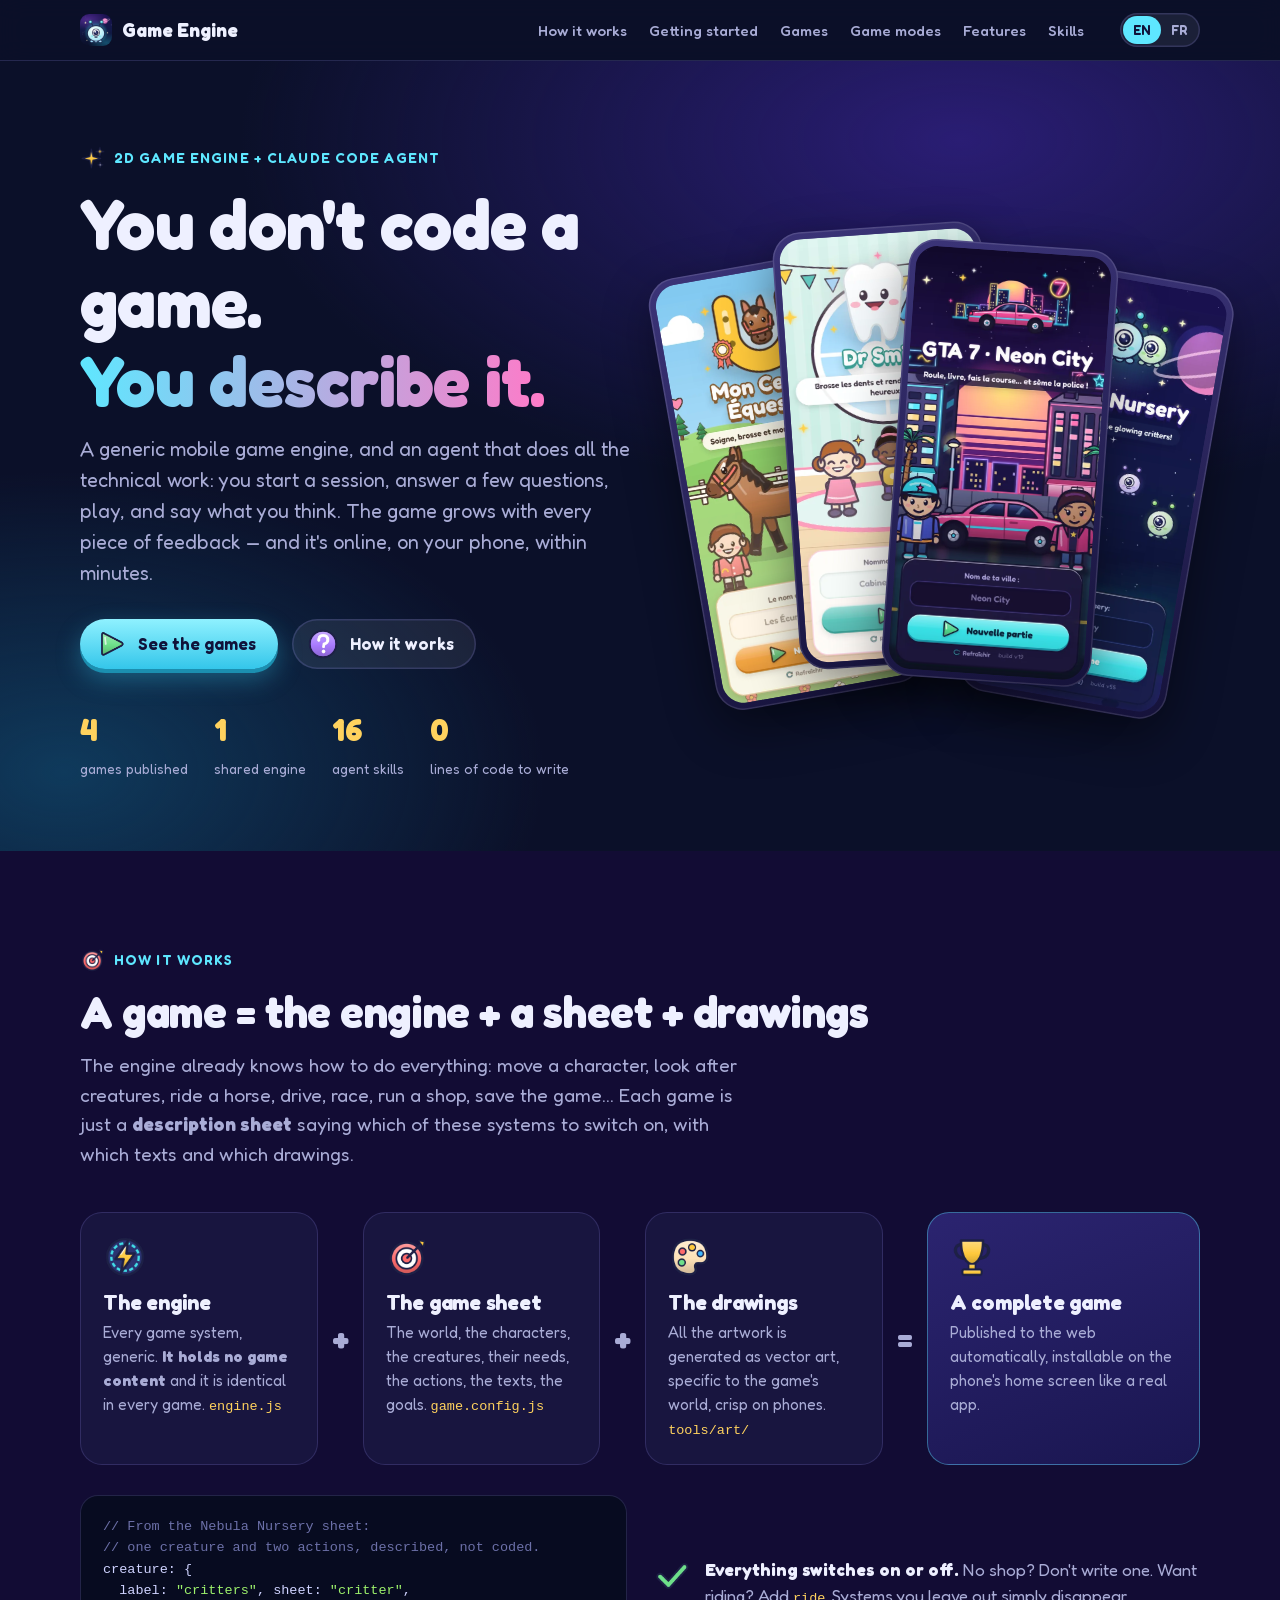
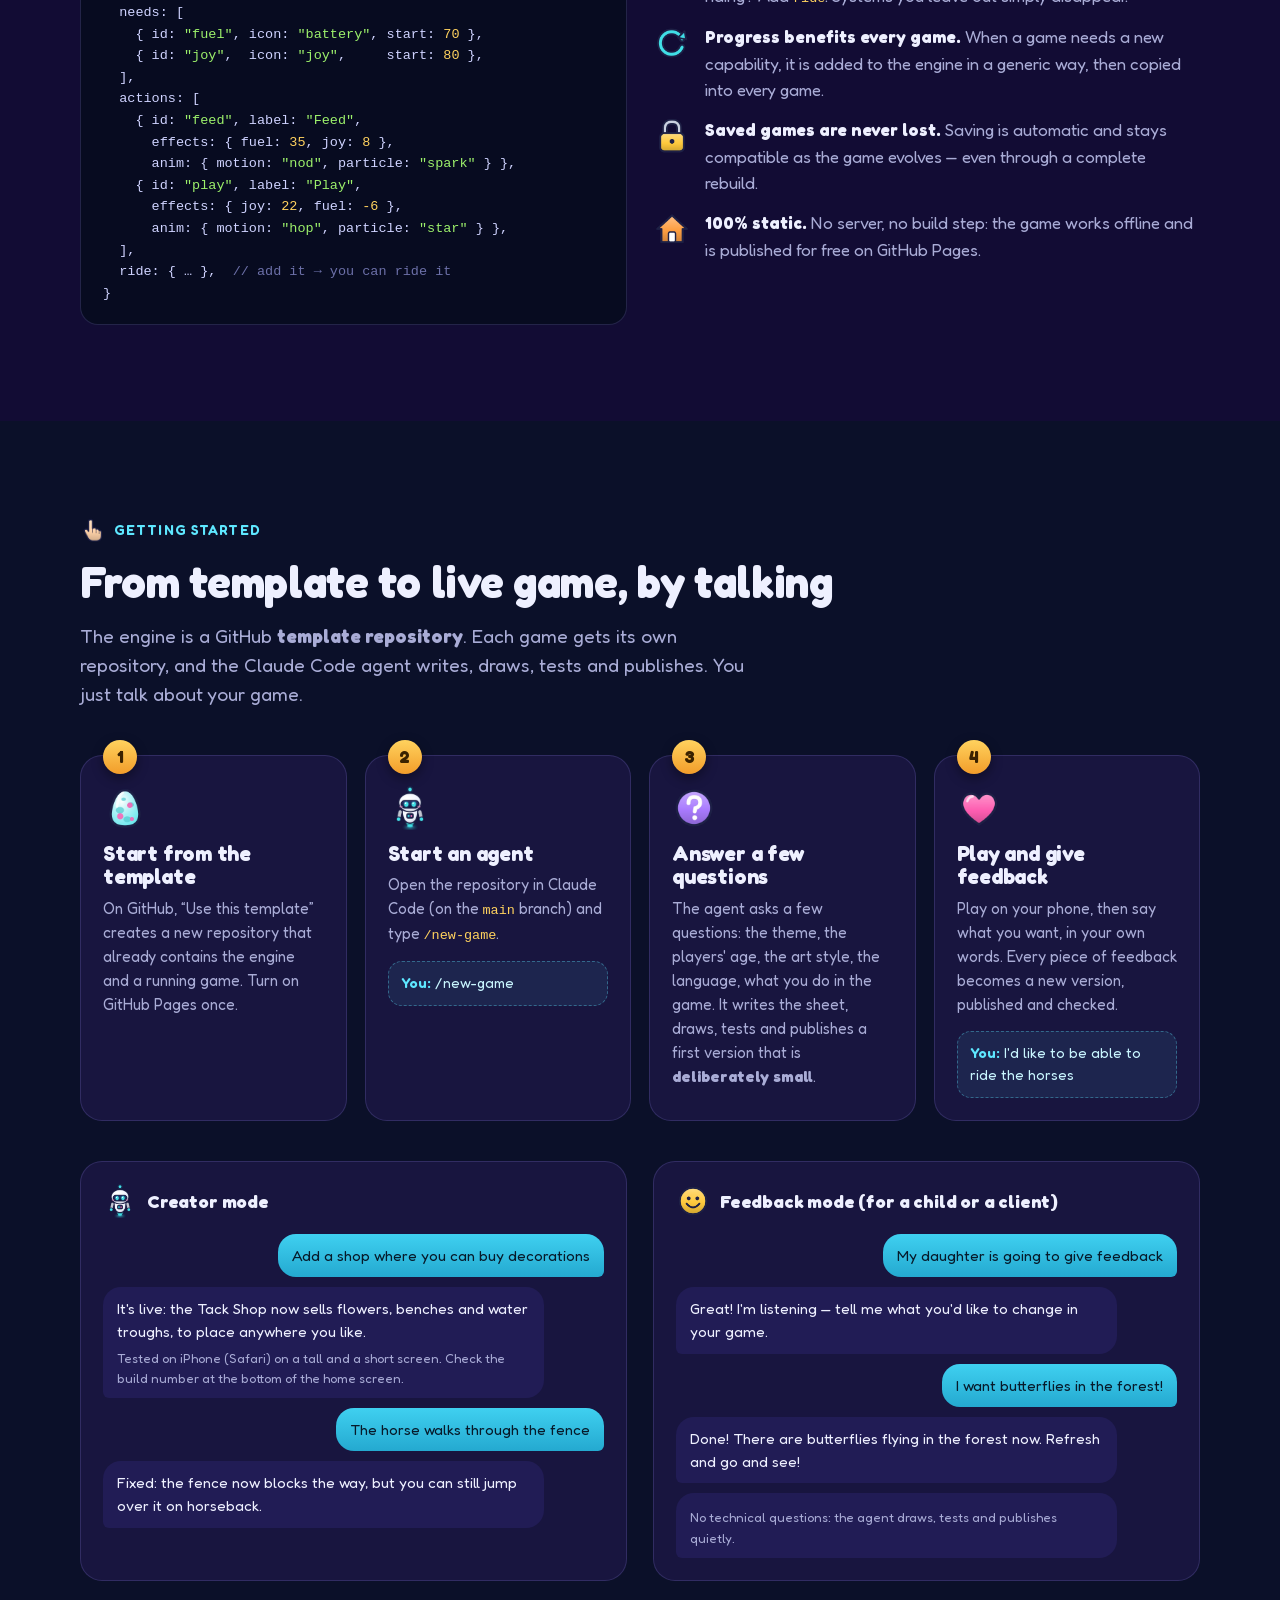
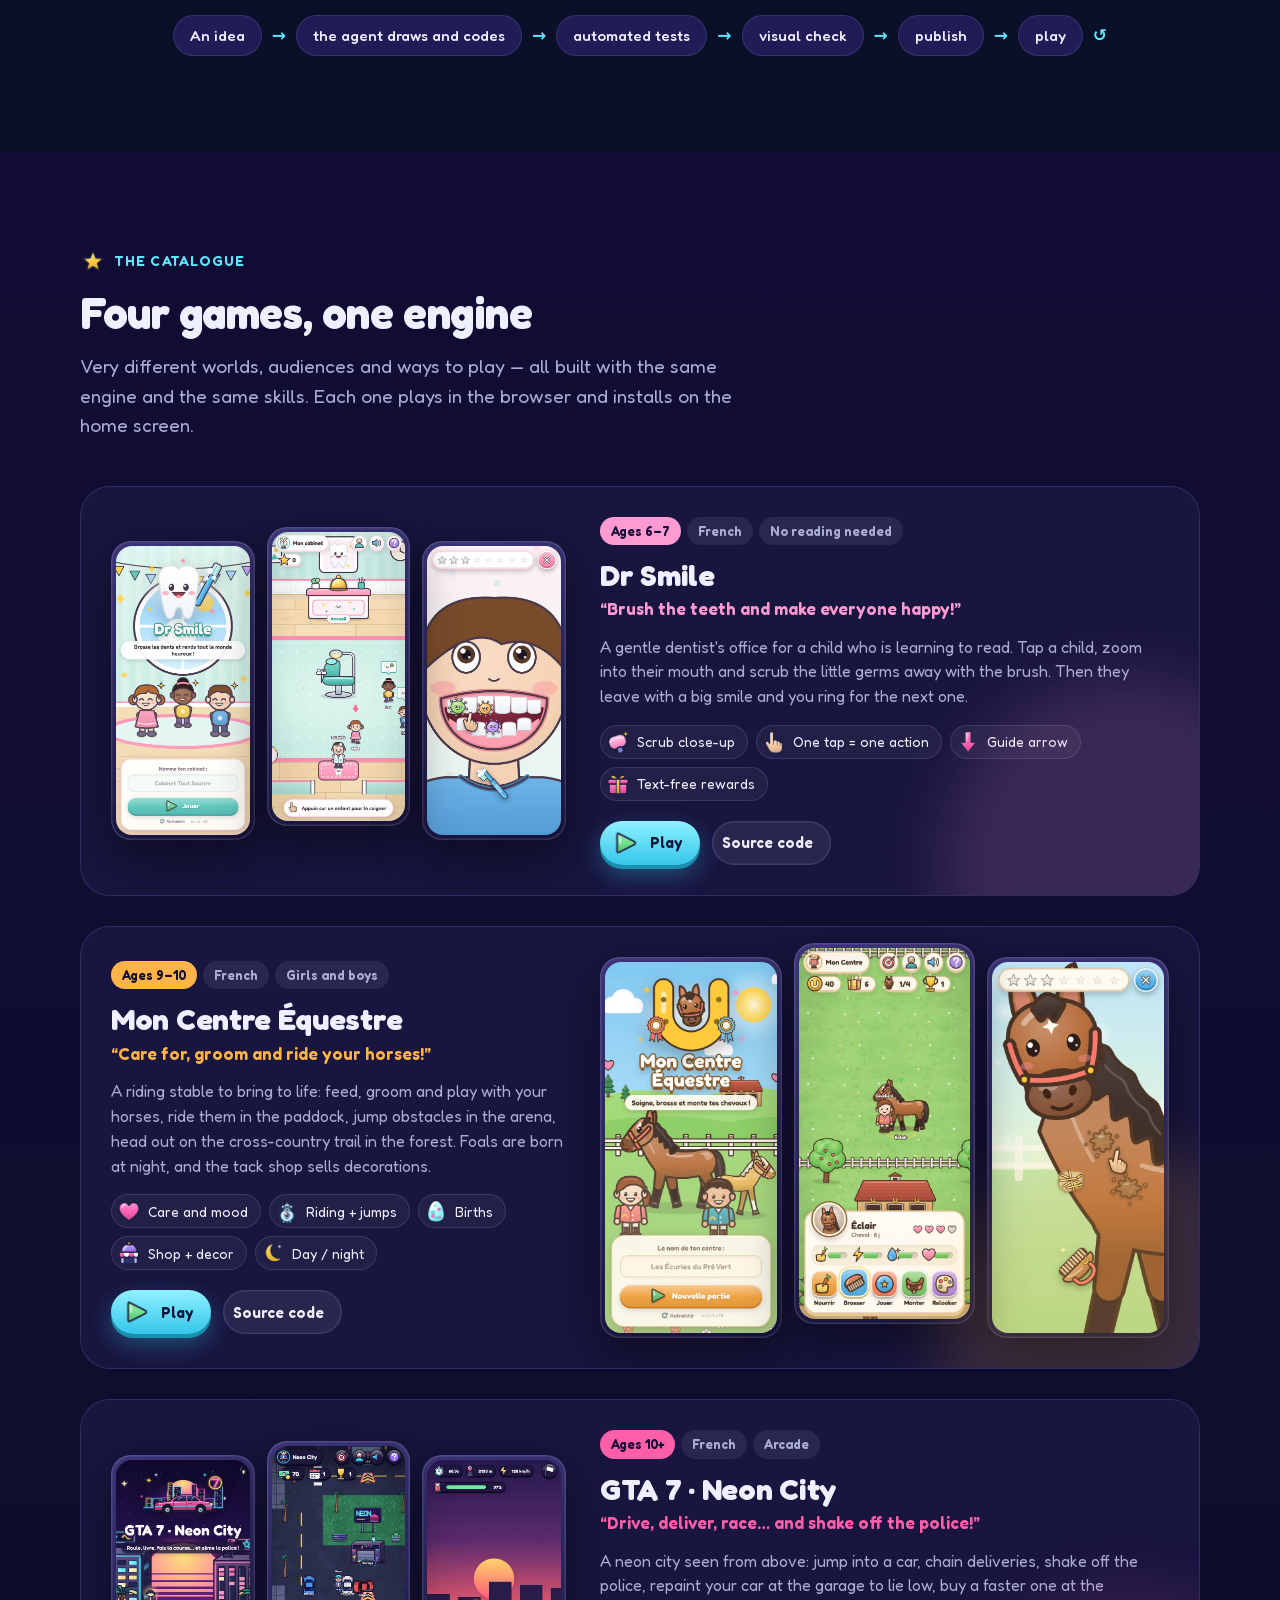
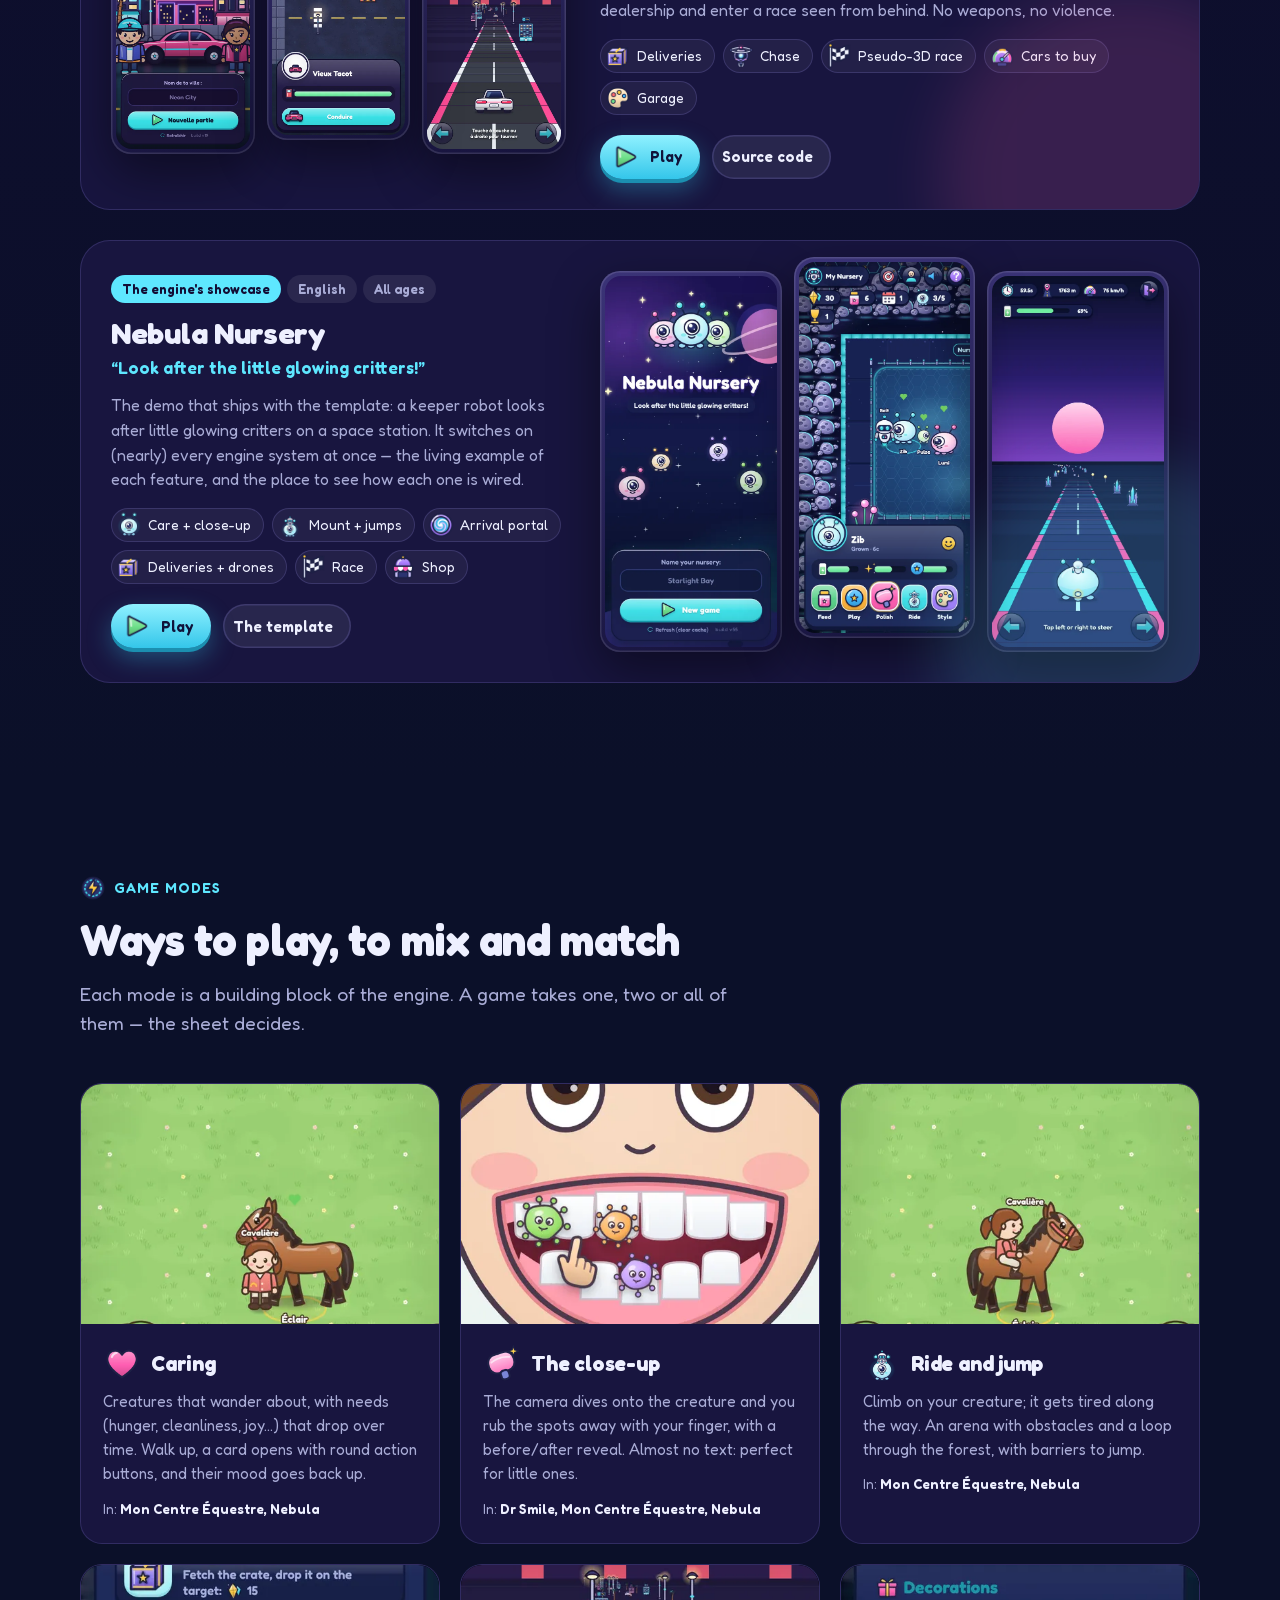
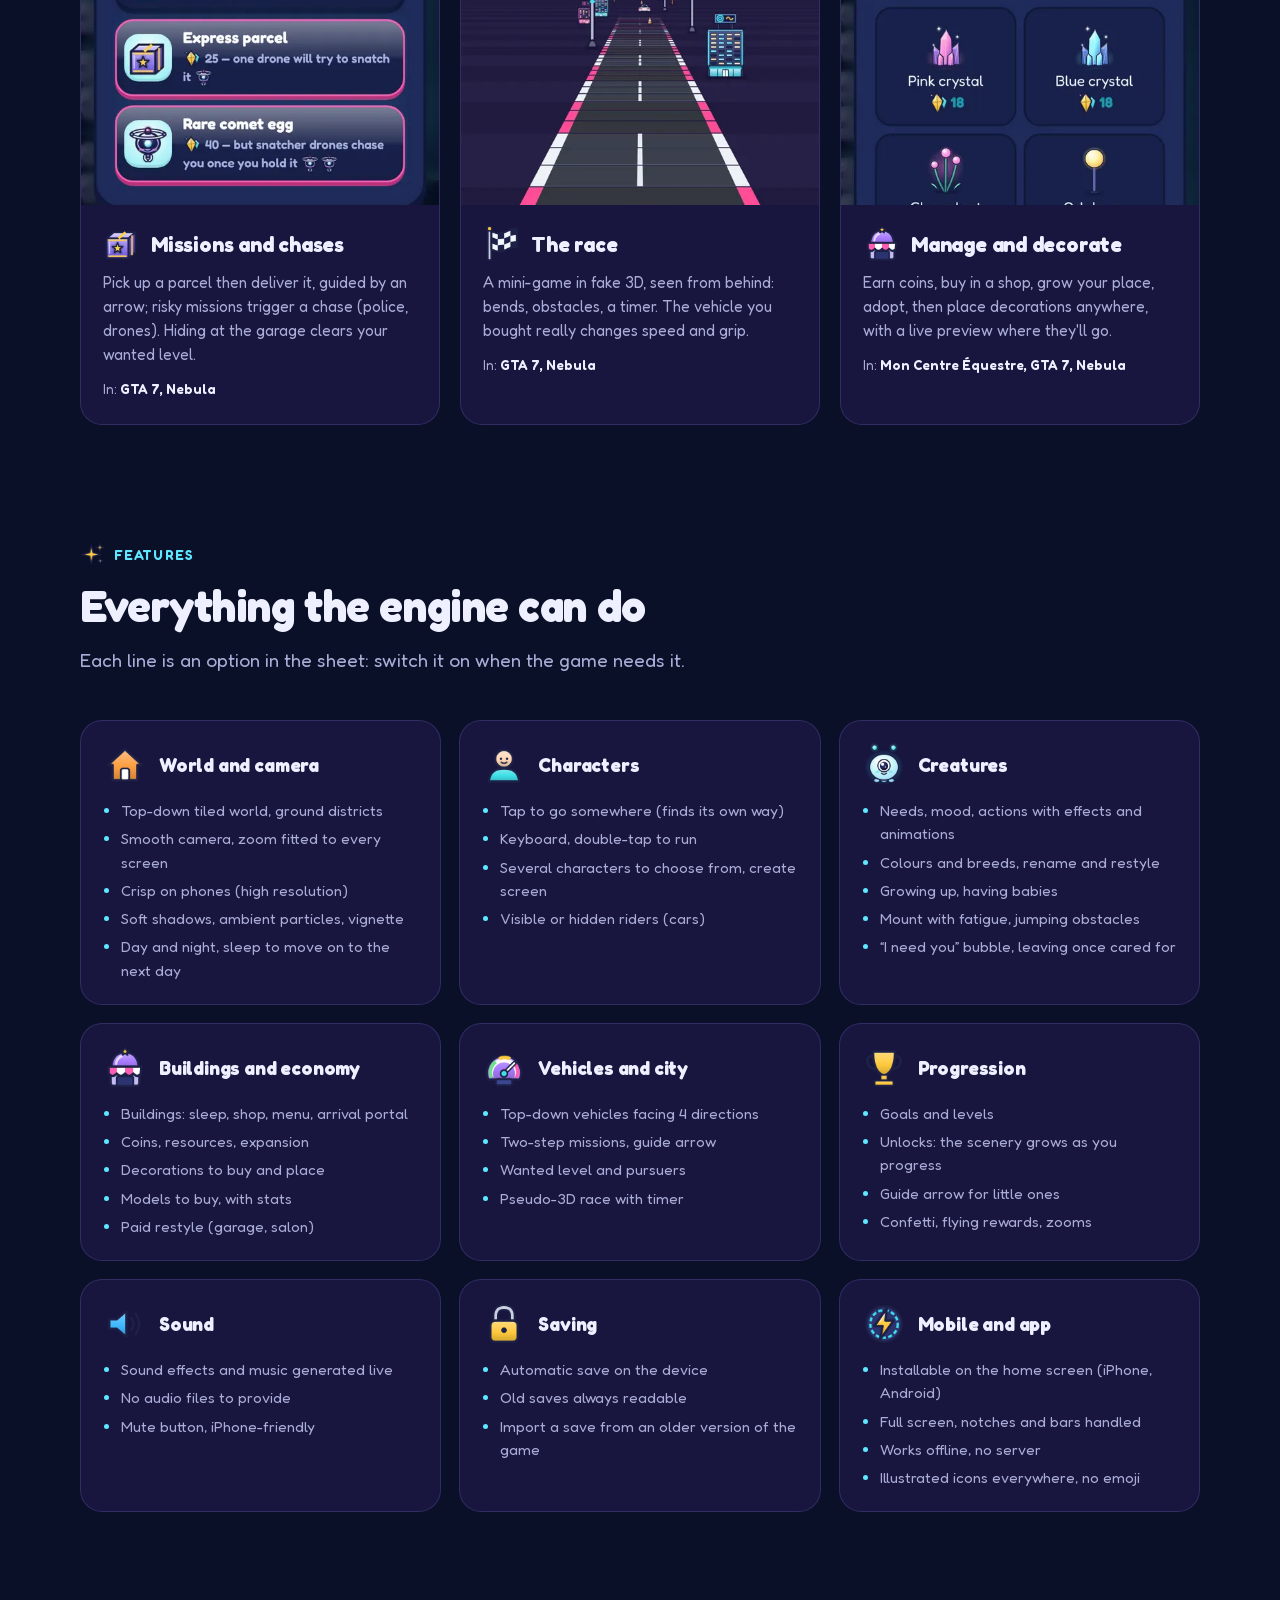
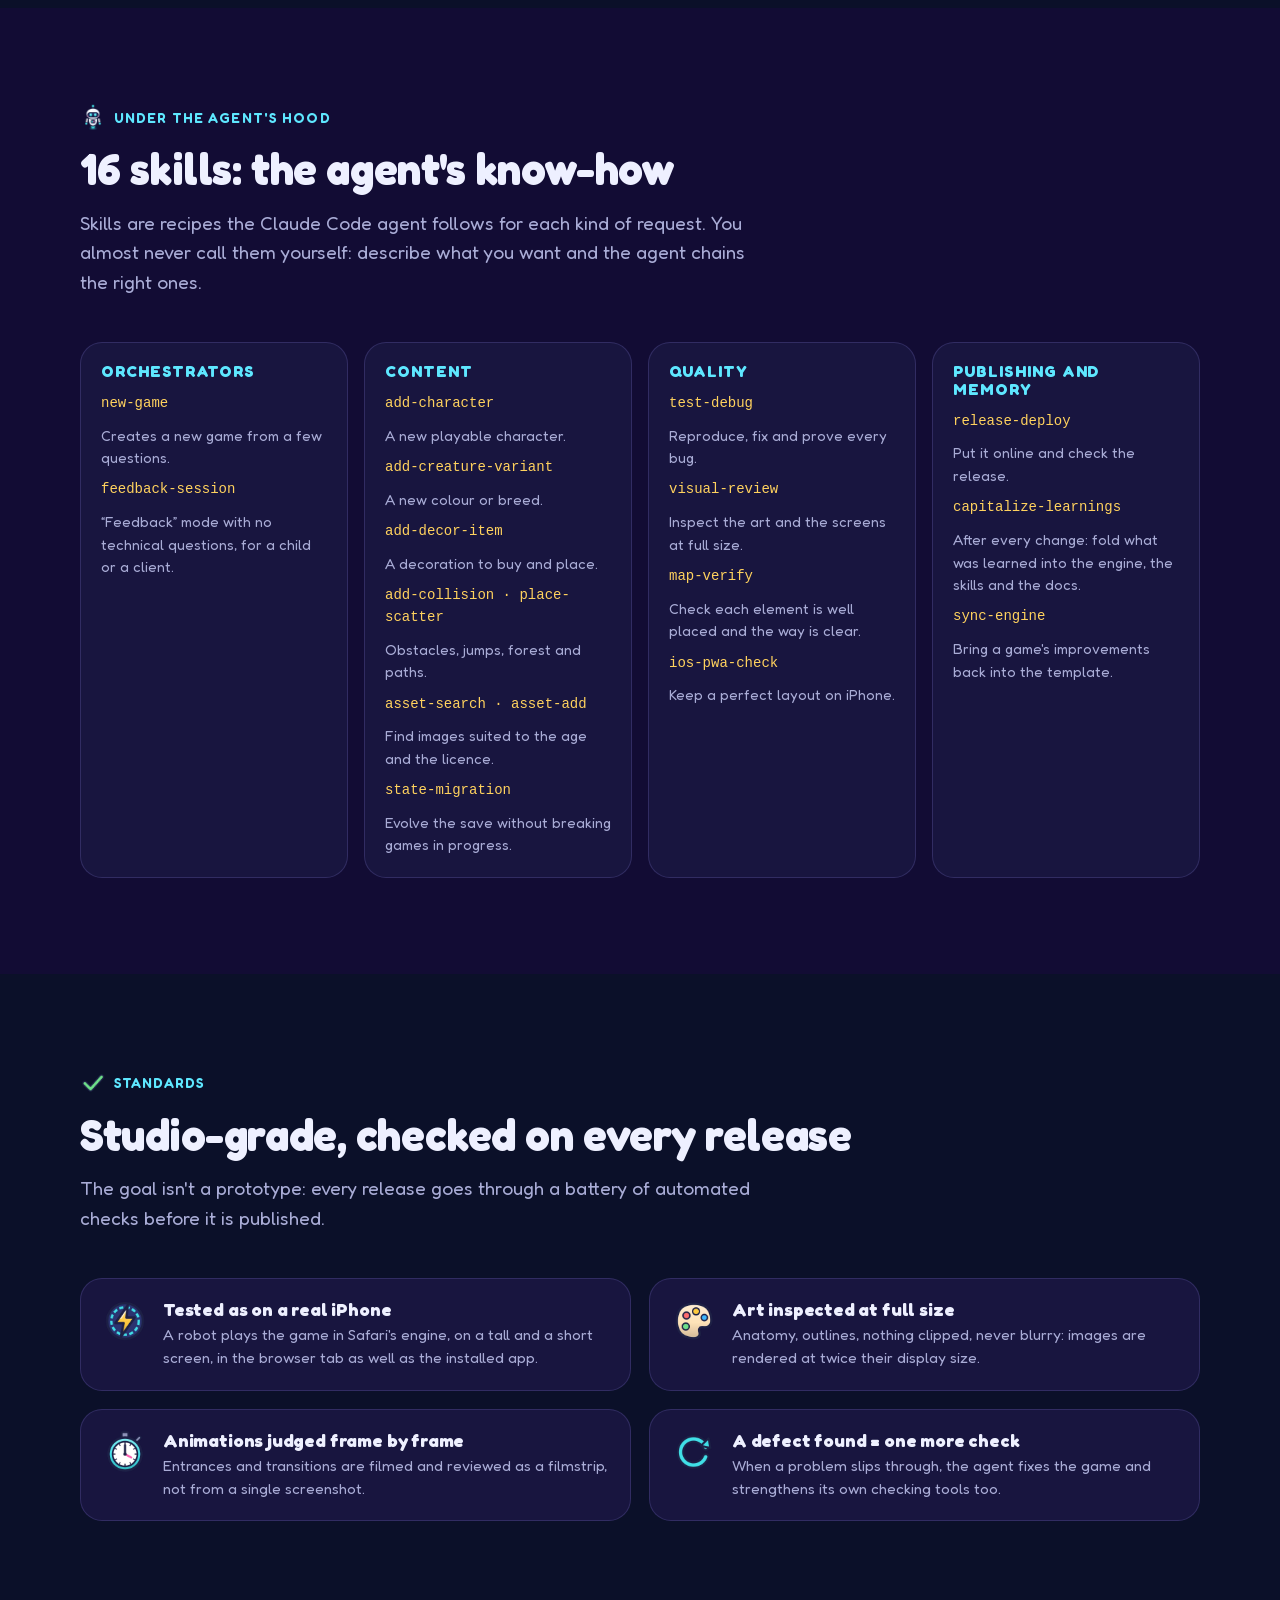
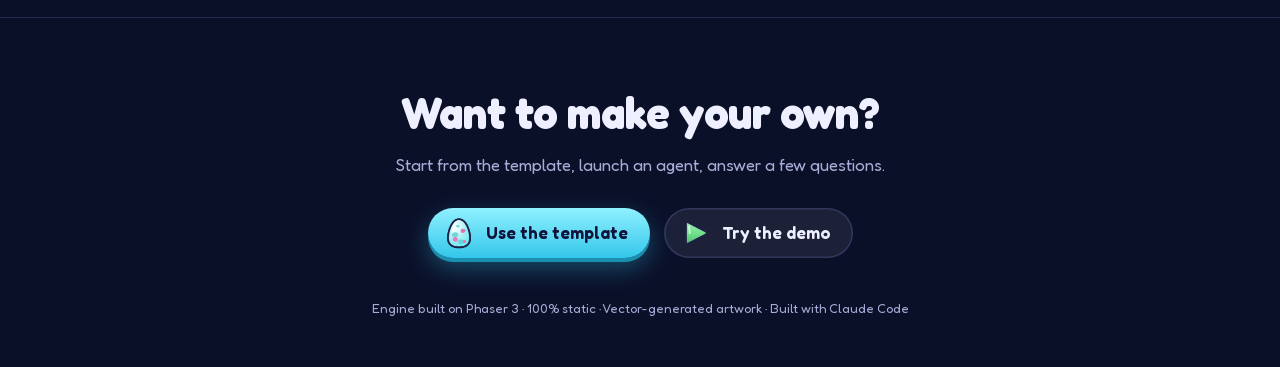
==== commit d3015d80: "Landing page in English (default) and French, built from one bilingual source (landing/src/index.htm" ====
--- a/landing/index.html
+++ b/landing/index.html
@@ -1,197 +1,17 @@
 <!doctype html>
-<html lang="fr">
+<!-- Generated from landing/src/index.html by landing/build.cjs — do not edit. -->
+<html lang="en">
 <head>
 <meta charset="utf-8">
 <meta name="viewport" content="width=device-width, initial-scale=1, viewport-fit=cover">
-<title>Game Engine — on décrit un jeu, l'agent le fabrique</title>
-<meta name="description" content="Un moteur de jeu 2D piloté par la configuration et par Claude Code : on lance un agent, on répond à quelques questions, on donne du feedback. Catalogue des jeux créés avec le moteur.">
+<title>Game Engine — describe a game, the agent builds it</title>
+<meta name="description" content="A 2D game engine driven by its config and by Claude Code: start an agent, answer a few questions, give feedback. Catalogue of the games made with it.">
 <meta name="theme-color" content="#0b1029">
+<link rel="alternate" hreflang="en" href="https://jlrigau.github.io/game-engine/landing/">
+<link rel="alternate" hreflang="fr" href="https://jlrigau.github.io/game-engine/landing/fr/">
+<link rel="alternate" hreflang="x-default" href="https://jlrigau.github.io/game-engine/landing/">
 <link rel="icon" href="../assets/favicon.png">
-<style>
-@font-face { font-family: "Fredoka"; font-weight: 300 700; font-display: swap; src: url("../vendor/fonts/fredoka-latin.woff2") format("woff2"); }
-:root {
-  --bg: #0b1029; --bg2: #120c34; --card: #18153f; --card2: #211c55; --edge: rgba(160,150,255,.18);
-  --text: #eef0ff; --muted: #a9acd6; --aqua: #5ee7ff; --pink: #ff7ac8; --gold: #ffd25e; --lime: #9cf06b;
-  --radius: 22px; --shadow: 0 18px 50px rgba(0,0,0,.45);
-}
-* { box-sizing: border-box; }
-html { scroll-behavior: smooth; }
-body { margin: 0; background: var(--bg); color: var(--text); font: 17px/1.55 "Fredoka", system-ui, sans-serif; overflow-x: hidden; -webkit-font-smoothing: antialiased; }
-img { display: block; max-width: 100%; }
-a { color: var(--aqua); }
-.wrap { width: min(1120px, 100% - 32px); margin: 0 auto; }
-h1, h2, h3 { line-height: 1.12; margin: 0; font-weight: 700; letter-spacing: -.01em; }
-h2 { font-size: clamp(30px, 4.6vw, 44px); }
-h3 { font-size: 21px; }
-p { margin: 0; }
-.eyebrow { display: inline-flex; align-items: center; gap: 8px; font-weight: 600; font-size: 14px; letter-spacing: .08em; text-transform: uppercase; color: var(--aqua); margin-bottom: 14px; }
-.eyebrow img { width: 26px; height: 26px; }
-.lead { color: var(--muted); font-size: 19px; max-width: 680px; margin-top: 14px; }
-section { padding: 96px 0; position: relative; }
-.ico { width: 44px; height: 44px; flex: none; }
-
-/* nav */
-nav { position: sticky; top: 0; z-index: 10; background: rgba(11,16,41,.82); backdrop-filter: blur(12px); -webkit-backdrop-filter: blur(12px); border-bottom: 1px solid var(--edge); }
-nav .wrap { display: flex; align-items: center; gap: 18px; height: 60px; }
-.brand { display: flex; align-items: center; gap: 10px; font-weight: 700; font-size: 19px; color: var(--text); text-decoration: none; margin-right: auto; }
-.brand img { width: 32px; height: 32px; border-radius: 9px; }
-nav .links a { color: var(--muted); text-decoration: none; font-weight: 500; font-size: 15px; margin-left: 18px; }
-nav .links a:hover { color: var(--text); }
-@media (max-width: 760px) { nav .links { display: none; } }
-
-.btn { display: inline-flex; align-items: center; gap: 10px; height: 50px; padding: 0 22px 0 14px; border-radius: 999px; font-weight: 600; font-size: 17px; text-decoration: none; color: #10133a;
-  background: linear-gradient(180deg, #8ff1ff, #34c6ea); box-shadow: 0 4px 0 #1b8fb0, 0 10px 24px rgba(52,198,234,.35); transition: transform .15s; }
-.btn:hover { transform: translateY(-2px); }
-.btn img { width: 34px; height: 34px; }
-.btn.ghost { background: rgba(255,255,255,.07); color: var(--text); box-shadow: inset 0 0 0 1.5px var(--edge); }
-.btn.small { height: 44px; font-size: 15px; padding: 0 18px 0 10px; }
-.btn.small img { width: 30px; height: 30px; }
-
-/* hero */
-.hero { padding: 84px 0 70px; background: radial-gradient(1200px 600px at 75% 10%, #2a1d74 0%, transparent 60%), radial-gradient(800px 500px at 5% 90%, #0f3a5c 0%, transparent 60%), var(--bg); overflow: hidden; }
-.hero .wrap { display: grid; grid-template-columns: 1.05fr 1fr; gap: 40px; align-items: center; }
-.hero h1 { font-size: clamp(40px, 6.4vw, 70px); }
-.hero h1 em { font-style: normal; background: linear-gradient(90deg, var(--aqua), var(--pink)); -webkit-background-clip: text; background-clip: text; color: transparent; }
-.hero .lead { font-size: 20px; }
-.cta { display: flex; flex-wrap: wrap; gap: 14px; margin-top: 30px; }
-.stats { display: flex; flex-wrap: wrap; gap: 26px; margin-top: 36px; }
-.stats b { display: block; font-size: 32px; color: var(--gold); }
-.stats span { color: var(--muted); font-size: 14px; }
-.fan { position: relative; height: 560px; }
-.fan .phone { position: absolute; top: 50%; left: 50%; width: 210px; }
-.fan .phone:nth-child(1) { transform: translate(-122%, -46%) rotate(-10deg); }
-.fan .phone:nth-child(2) { transform: translate(-72%, -54%) rotate(-4deg); z-index: 2; }
-.fan .phone:nth-child(3) { transform: translate(-20%, -50%) rotate(4deg); z-index: 3; }
-.fan .phone:nth-child(4) { transform: translate(26%, -44%) rotate(10deg); z-index: 1; }
-@media (max-width: 900px) {
-  .hero .wrap { grid-template-columns: 1fr; }
-  .fan { height: 420px; }
-  .fan .phone { width: 170px; }
-}
-@media (max-width: 480px) {
-  .fan { height: 330px; }
-  .fan .phone { width: 128px; }
-}
-
-.phone { border-radius: 28px; padding: 7px; background: linear-gradient(160deg, #3b3478, #15123a); box-shadow: var(--shadow), inset 0 0 0 1.5px rgba(255,255,255,.12); }
-.phone img { border-radius: 22px; width: 100%; aspect-ratio: 390/844; object-fit: cover; background: #222; }
-
-/* the model */
-.model { background: var(--bg2); }
-.eq { display: grid; grid-template-columns: 1fr auto 1fr auto 1fr auto 1.15fr; gap: 14px; align-items: stretch; margin-top: 44px; }
-.eq .op { align-self: center; font-size: 34px; font-weight: 700; color: var(--muted); }
-.block { background: var(--card); border: 1px solid var(--edge); border-radius: var(--radius); padding: 22px; }
-.block .ico { margin-bottom: 12px; }
-.block h3 { margin-bottom: 6px; }
-.block p { color: var(--muted); font-size: 15.5px; }
-.block code, .mono { font-family: ui-monospace, "SF Mono", Menlo, monospace; font-size: 13.5px; color: var(--gold); }
-.block.result { background: linear-gradient(160deg, #2b2470, #1a1650); border-color: rgba(94,231,255,.4); }
-@media (max-width: 900px) { .eq { grid-template-columns: 1fr; } .eq .op { justify-self: center; font-size: 26px; margin: -4px 0; } }
-.code { margin-top: 30px; display: grid; grid-template-columns: 1fr 1fr; gap: 26px; align-items: center; }
-pre { margin: 0; background: #070b20; border: 1px solid var(--edge); border-radius: 18px; padding: 20px 22px; overflow-x: auto; font: 13.5px/1.6 ui-monospace, "SF Mono", Menlo, monospace; color: #cfd3ff; }
-pre .k { color: var(--pink); } pre .s { color: var(--lime); } pre .c { color: #6c70a8; } pre .n { color: var(--gold); }
-.code ul { margin: 0; padding: 0; list-style: none; display: grid; gap: 14px; }
-.code li { display: flex; gap: 14px; align-items: flex-start; color: var(--muted); }
-.code li b { color: var(--text); }
-.code li .ico { width: 38px; height: 38px; }
-@media (max-width: 900px) { .code { grid-template-columns: 1fr; } }
-
-/* steps */
-.steps { display: grid; grid-template-columns: repeat(4, 1fr); gap: 18px; margin-top: 46px; counter-reset: s; }
-.step { background: var(--card); border: 1px solid var(--edge); border-radius: var(--radius); padding: 24px 22px 22px; position: relative; }
-.step::before { counter-increment: s; content: counter(s); position: absolute; top: -16px; left: 22px; width: 34px; height: 34px; border-radius: 50%; background: linear-gradient(180deg, var(--gold), #f29d2a); color: #3a2200; font-weight: 700; display: grid; place-items: center; box-shadow: 0 4px 12px rgba(0,0,0,.4); }
-.step .ico { margin: 6px 0 12px; }
-.step h3 { margin-bottom: 8px; }
-.step p { color: var(--muted); font-size: 15.5px; }
-.step .say { margin-top: 14px; background: rgba(94,231,255,.08); border: 1px dashed rgba(94,231,255,.35); border-radius: 14px; padding: 10px 12px; font-size: 14.5px; color: #c9f6ff; }
-.step .say::before { content: "Vous : "; font-weight: 600; color: var(--aqua); }
-@media (max-width: 980px) { .steps { grid-template-columns: 1fr 1fr; row-gap: 34px; } }
-@media (max-width: 560px) { .steps { grid-template-columns: 1fr; } }
-
-.chat { margin-top: 40px; display: grid; grid-template-columns: 1fr 1fr; gap: 26px; }
-.bubbles { background: var(--card); border: 1px solid var(--edge); border-radius: var(--radius); padding: 22px; display: grid; gap: 10px; align-content: start; }
-.bubbles h3 { margin-bottom: 6px; font-size: 18px; display: flex; gap: 10px; align-items: center; }
-.bubbles h3 img { width: 34px; height: 34px; }
-.b { max-width: 88%; padding: 10px 14px; border-radius: 18px; font-size: 15px; }
-.b.u { justify-self: end; background: linear-gradient(180deg, #3fd0f0, #24a9d0); color: #071a2a; border-bottom-right-radius: 6px; }
-.b.a { background: var(--card2); border-bottom-left-radius: 6px; }
-.b.a small { display: block; color: var(--muted); font-size: 13px; margin-top: 4px; }
-@media (max-width: 860px) { .chat { grid-template-columns: 1fr; } }
-
-/* catalogue */
-.catalogue { background: linear-gradient(180deg, var(--bg2), var(--bg)); }
-.games { display: grid; gap: 30px; margin-top: 46px; }
-.game { display: grid; grid-template-columns: 1fr 1.25fr; gap: 34px; align-items: center; background: var(--card); border: 1px solid var(--edge); border-radius: 30px; padding: 30px; overflow: hidden; position: relative; }
-.game::after { content: ""; position: absolute; inset: auto -120px -160px auto; width: 380px; height: 380px; border-radius: 50%; background: var(--g, var(--aqua)); opacity: .14; filter: blur(30px); pointer-events: none; }
-.game .shots { display: grid; grid-template-columns: repeat(3, 1fr); gap: 12px; }
-.game .shots .phone { padding: 5px; border-radius: 20px; }
-.game .shots .phone img { border-radius: 16px; }
-.game .shots .phone:nth-child(2) { transform: translateY(-14px); }
-.tag { display: inline-block; font-size: 13px; font-weight: 600; padding: 4px 11px; border-radius: 999px; background: rgba(255,255,255,.08); color: var(--muted); margin: 0 6px 6px 0; }
-.tag.hot { background: var(--g); color: #120c34; }
-.game h3 { font-size: 30px; margin: 8px 0 4px; }
-.game .tagline { color: var(--g); font-weight: 600; margin-bottom: 12px; }
-.game p.desc { color: var(--muted); margin-bottom: 16px; font-size: 16px; }
-.game .sys { display: flex; flex-wrap: wrap; gap: 8px; margin-bottom: 20px; }
-.game .sys span { display: inline-flex; align-items: center; gap: 6px; font-size: 14px; background: rgba(255,255,255,.05); border: 1px solid var(--edge); border-radius: 999px; padding: 3px 12px 3px 4px; }
-.game .sys img { width: 26px; height: 26px; }
-.game .links { display: flex; gap: 12px; flex-wrap: wrap; position: relative; z-index: 1; }
-.game.flip .shots { order: 2; }
-@media (max-width: 900px) { .game, .game.flip { grid-template-columns: 1fr; padding: 22px; } .game.flip .shots { order: 0; } }
-
-/* modes */
-.modes { display: grid; grid-template-columns: repeat(3, 1fr); gap: 20px; margin-top: 46px; }
-.mode { background: var(--card); border: 1px solid var(--edge); border-radius: var(--radius); overflow: hidden; display: flex; flex-direction: column; }
-.mode .pic { height: 240px; overflow: hidden; background: #000; position: relative; }
-.mode .pic img { width: 100%; height: 100%; object-fit: cover; object-position: center 30%; }
-.mode .body { padding: 20px 22px 24px; }
-.mode h3 { display: flex; align-items: center; gap: 10px; margin-bottom: 8px; }
-.mode h3 img { width: 38px; height: 38px; }
-.mode p { color: var(--muted); font-size: 15.5px; }
-.mode .in { margin-top: 12px; font-size: 13.5px; color: var(--muted); }
-.mode .in b { color: var(--text); font-weight: 600; }
-@media (max-width: 980px) { .modes { grid-template-columns: 1fr 1fr; } }
-@media (max-width: 620px) { .modes { grid-template-columns: 1fr; } }
-
-/* features */
-.feats { display: grid; grid-template-columns: repeat(3, 1fr); gap: 18px; margin-top: 46px; }
-.feat { background: var(--card); border: 1px solid var(--edge); border-radius: var(--radius); padding: 22px; }
-.feat h3 { display: flex; align-items: center; gap: 12px; margin-bottom: 12px; font-size: 19px; }
-.feat ul { margin: 0; padding-left: 18px; color: var(--muted); font-size: 15px; display: grid; gap: 5px; }
-.feat li::marker { color: var(--aqua); }
-@media (max-width: 980px) { .feats { grid-template-columns: 1fr 1fr; } }
-@media (max-width: 620px) { .feats { grid-template-columns: 1fr; } }
-
-/* skills */
-.skills { background: var(--bg2); }
-.sk { display: grid; grid-template-columns: repeat(4, 1fr); gap: 16px; margin-top: 46px; }
-.skg { background: var(--card); border: 1px solid var(--edge); border-radius: var(--radius); padding: 20px; }
-.skg h3 { font-size: 16px; text-transform: uppercase; letter-spacing: .06em; color: var(--aqua); margin-bottom: 12px; }
-.skg dl { margin: 0; display: grid; gap: 10px; }
-.skg dt { font-family: ui-monospace, "SF Mono", Menlo, monospace; font-size: 14px; color: var(--gold); }
-.skg dd { margin: 0; color: var(--muted); font-size: 14.5px; }
-@media (max-width: 980px) { .sk { grid-template-columns: 1fr 1fr; } }
-@media (max-width: 560px) { .sk { grid-template-columns: 1fr; } }
-
-/* quality */
-.qual { display: grid; grid-template-columns: repeat(2, 1fr); gap: 18px; margin-top: 46px; }
-.q { display: flex; gap: 16px; background: var(--card); border: 1px solid var(--edge); border-radius: var(--radius); padding: 20px 22px; }
-.q h3 { font-size: 18px; margin-bottom: 4px; }
-.q p { color: var(--muted); font-size: 15px; }
-@media (max-width: 760px) { .qual { grid-template-columns: 1fr; } }
-
-/* loop */
-.loop { display: flex; flex-wrap: wrap; align-items: center; justify-content: center; gap: 10px; margin-top: 34px; }
-.loop span { background: var(--card2); border: 1px solid var(--edge); border-radius: 999px; padding: 8px 16px; font-weight: 500; font-size: 15px; }
-.loop i { color: var(--aqua); font-style: normal; font-weight: 700; }
-
-footer { padding: 70px 0 50px; text-align: center; color: var(--muted); border-top: 1px solid var(--edge); }
-footer h2 { color: var(--text); margin-bottom: 14px; }
-footer .cta { justify-content: center; }
-footer small { display: block; margin-top: 40px; font-size: 13px; }
-
-.center { text-align: center; } .center .lead { margin-left: auto; margin-right: auto; }
-</style>
+<link rel="stylesheet" href="landing.css">
 </head>
 <body>
 
@@ -199,13 +19,14 @@
   <div class="wrap">
     <a class="brand" href="#top"><img src="../assets/icon-192.png" alt="">Game Engine</a>
     <div class="links">
-      <a href="#principe">Le principe</a>
-      <a href="#utiliser">Comment l'utiliser</a>
-      <a href="#catalogue">Les jeux</a>
-      <a href="#modes">Modes de jeu</a>
-      <a href="#features">Fonctionnalités</a>
+      <a href="#principle">How it works</a>
+      <a href="#use">Getting started</a>
+      <a href="#catalogue">Games</a>
+      <a href="#modes">Game modes</a>
+      <a href="#features">Features</a>
       <a href="#skills">Skills</a>
     </div>
+    <div class="lang"><a href="" class="on" hreflang="en" lang="en">EN</a><a href="fr/" class="" hreflang="fr" lang="fr">FR</a></div>
   </div>
 </nav>
 
@@ -213,18 +34,18 @@
 <header class="hero" id="top">
   <div class="wrap">
     <div>
-      <div class="eyebrow"><img src="../assets/ui/icons/sparkle.webp" alt="">Moteur de jeu 2D + agent Claude Code</div>
-      <h1>On ne code pas un jeu.<br><em>On le décrit.</em></h1>
-      <p class="lead">Un moteur de jeu mobile générique, et un agent qui fait tout le travail technique : vous lancez une session, vous répondez à quelques questions, vous jouez, vous donnez votre avis. Le jeu grandit à chaque retour — et il est en ligne, sur iPhone, en quelques minutes.</p>
+      <div class="eyebrow"><img src="../assets/ui/icons/sparkle.webp" alt="">2D game engine + Claude Code agent</div>
+      <h1>You don't code a game.<br><em>You describe it.</em></h1>
+      <p class="lead">A generic mobile game engine, and an agent that does all the technical work: you start a session, answer a few questions, play, and say what you think. The game grows with every piece of feedback — and it's online, on your phone, within minutes.</p>
       <div class="cta">
-        <a class="btn" href="#catalogue"><img src="../assets/ui/icons/play.webp" alt="">Voir les jeux</a>
-        <a class="btn ghost" href="#utiliser"><img src="../assets/ui/icons/help.webp" alt="">Comment ça marche</a>
+        <a class="btn" href="#catalogue"><img src="../assets/ui/icons/play.webp" alt="">See the games</a>
+        <a class="btn ghost" href="#use"><img src="../assets/ui/icons/help.webp" alt="">How it works</a>
       </div>
       <div class="stats">
-        <div><b>4</b><span>jeux publiés</span></div>
-        <div><b>1</b><span>seul moteur, partagé</span></div>
-        <div><b>16</b><span>skills pour l'agent</span></div>
-        <div><b>0</b><span>ligne de code à écrire</span></div>
+        <div><b>4</b><span>games published</span></div>
+        <div><b>1</b><span>shared engine</span></div>
+        <div><b>16</b><span>agent skills</span></div>
+        <div><b>0</b><span>lines of code to write</span></div>
       </div>
     </div>
     <div class="fan" aria-hidden="true">
@@ -236,42 +57,42 @@
   </div>
 </header>
 
-<!-- ============ PRINCIPE ============ -->
-<section class="model" id="principe">
-  <div class="wrap">
-    <div class="eyebrow"><img src="../assets/ui/icons/goals.webp" alt="">Le principe</div>
-    <h2>Un jeu = le moteur + une fiche + des dessins</h2>
-    <p class="lead">Le moteur sait déjà tout faire : déplacer un personnage, soigner des créatures, monter à cheval, conduire, faire une course, gérer une boutique, sauvegarder la partie… Chaque jeu n'est qu'une <b>fiche de description</b> qui dit lequel de ces systèmes allumer, avec quels textes et quels dessins.</p>
+<!-- ============ PRINCIPLE ============ -->
+<section class="model" id="principle">
+  <div class="wrap">
+    <div class="eyebrow"><img src="../assets/ui/icons/goals.webp" alt="">How it works</div>
+    <h2>A game = the engine + a sheet + drawings</h2>
+    <p class="lead">The engine already knows how to do everything: move a character, look after creatures, ride a horse, drive, race, run a shop, save the game… Each game is just a <b>description sheet</b> saying which of these systems to switch on, with which texts and which drawings.</p>
 
     <div class="eq">
       <div class="block">
         <img class="ico" src="../assets/ui/icons/pad.webp" alt="">
-        <h3>Le moteur</h3>
-        <p>Tous les systèmes de jeu, génériques. <b>Il ne contient aucun contenu de jeu</b> et il est identique dans tous les jeux. <code>engine.js</code></p>
+        <h3>The engine</h3>
+        <p>Every game system, generic. <b>It holds no game content</b> and it is identical in every game. <code>engine.js</code></p>
       </div>
       <div class="op">+</div>
       <div class="block">
         <img class="ico" src="../assets/ui/icons/goals.webp" alt="">
-        <h3>La fiche du jeu</h3>
-        <p>Le monde, les personnages, les créatures, leurs besoins, les actions, les textes, les objectifs. <code>game.config.js</code></p>
+        <h3>The game sheet</h3>
+        <p>The world, the characters, the creatures, their needs, the actions, the texts, the goals. <code>game.config.js</code></p>
       </div>
       <div class="op">+</div>
       <div class="block">
         <img class="ico" src="../assets/ui/icons/palette.webp" alt="">
-        <h3>Les dessins</h3>
-        <p>Toute l'illustration est générée en vectoriel, propre à l'univers du jeu, nette sur iPhone. <code>tools/art/</code></p>
+        <h3>The drawings</h3>
+        <p>All the artwork is generated as vector art, specific to the game's world, crisp on phones. <code>tools/art/</code></p>
       </div>
       <div class="op">=</div>
       <div class="block result">
         <img class="ico" src="../assets/ui/icons/trophy.webp" alt="">
-        <h3>Un jeu complet</h3>
-        <p>Publié automatiquement sur le web, installable sur l'écran d'accueil de l'iPhone comme une vraie appli.</p>
+        <h3>A complete game</h3>
+        <p>Published to the web automatically, installable on the phone's home screen like a real app.</p>
       </div>
     </div>
 
     <div class="code">
-      <pre><span class="c">// Extrait de la fiche de Nebula Nursery :</span>
-<span class="c">// une créature et deux actions, décrites, pas codées.</span>
+      <pre><span class="c">// From the Nebula Nursery sheet:</span>
+<span class="c">// one creature and two actions, described, not coded.</span>
 creature: {
   label: <span class="s">"critters"</span>, sheet: <span class="s">"critter"</span>,
   needs: [
@@ -286,70 +107,70 @@
       effects: { joy: <span class="n">22</span>, fuel: <span class="n">-6</span> },
       anim: { motion: <span class="s">"hop"</span>, particle: <span class="s">"star"</span> } },
   ],
-  ride: { … },  <span class="c">// on l'ajoute → on peut la monter</span>
+  ride: { … },  <span class="c">// add it → you can ride it</span>
 }</pre>
       <ul>
-        <li><img class="ico" src="../assets/ui/icons/check.webp" alt=""><div><b>Tout s'allume ou s'éteint.</b> Pas de boutique ? On n'écrit pas de boutique. Envie d'équitation ? On ajoute <span class="mono">ride</span>. Les systèmes absents disparaissent simplement.</div></li>
-        <li><img class="ico" src="../assets/ui/icons/refresh.webp" alt=""><div><b>Un progrès profite à tous.</b> Quand un jeu a besoin d'une nouvelle capacité, elle est ajoutée au moteur de façon générique, puis recopiée dans tous les jeux.</div></li>
-        <li><img class="ico" src="../assets/ui/icons/lock.webp" alt=""><div><b>Les parties ne se perdent jamais.</b> La sauvegarde est automatique et reste compatible quand le jeu évolue — même lors d'une refonte complète.</div></li>
-        <li><img class="ico" src="../assets/ui/icons/home.webp" alt=""><div><b>100 % statique.</b> Aucun serveur, aucune compilation : le jeu marche hors-ligne et se publie gratuitement sur GitHub Pages.</div></li>
+        <li><img class="ico" src="../assets/ui/icons/check.webp" alt=""><div><b>Everything switches on or off.</b> No shop? Don't write one. Want riding? Add <span class="mono">ride</span>. Systems you leave out simply disappear.</div></li>
+        <li><img class="ico" src="../assets/ui/icons/refresh.webp" alt=""><div><b>Progress benefits every game.</b> When a game needs a new capability, it is added to the engine in a generic way, then copied into every game.</div></li>
+        <li><img class="ico" src="../assets/ui/icons/lock.webp" alt=""><div><b>Saved games are never lost.</b> Saving is automatic and stays compatible as the game evolves — even through a complete rebuild.</div></li>
+        <li><img class="ico" src="../assets/ui/icons/home.webp" alt=""><div><b>100% static.</b> No server, no build step: the game works offline and is published for free on GitHub Pages.</div></li>
       </ul>
     </div>
   </div>
 </section>
 
-<!-- ============ COMMENT L'UTILISER ============ -->
-<section id="utiliser">
-  <div class="wrap">
-    <div class="eyebrow"><img src="../assets/ui/icons/hand.webp" alt="">Comment l'utiliser</div>
-    <h2>Du modèle au jeu en ligne, en conversant</h2>
-    <p class="lead">Le moteur est un <b>modèle de dépôt</b> GitHub. Chaque jeu a son propre dépôt, et c'est l'agent Claude Code qui écrit, dessine, teste et publie. Vous, vous parlez de votre jeu.</p>
+<!-- ============ GETTING STARTED ============ -->
+<section id="use">
+  <div class="wrap">
+    <div class="eyebrow"><img src="../assets/ui/icons/hand.webp" alt="">Getting started</div>
+    <h2>From template to live game, by talking</h2>
+    <p class="lead">The engine is a GitHub <b>template repository</b>. Each game gets its own repository, and the Claude Code agent writes, draws, tests and publishes. You just talk about your game.</p>
 
     <div class="steps">
       <div class="step">
         <img class="ico" src="../assets/ui/icons/egg.webp" alt="">
-        <h3>Partir du modèle</h3>
-        <p>Sur GitHub, « Use this template » crée un nouveau dépôt qui contient déjà le moteur et un jeu qui tourne. On active GitHub Pages une fois.</p>
+        <h3>Start from the template</h3>
+        <p>On GitHub, “Use this template” creates a new repository that already contains the engine and a running game. Turn on GitHub Pages once.</p>
       </div>
       <div class="step">
         <img class="ico" src="../assets/ui/icons/keeper.webp" alt="">
-        <h3>Lancer un agent</h3>
-        <p>On ouvre le dépôt dans Claude Code (sur la branche <span class="mono">main</span>) et on tape <span class="mono">/new-game</span>.</p>
-        <div class="say">/new-game</div>
+        <h3>Start an agent</h3>
+        <p>Open the repository in Claude Code (on the <span class="mono">main</span> branch) and type <span class="mono">/new-game</span>.</p>
+        <div class="say" data-who="You: ">/new-game</div>
       </div>
       <div class="step">
         <img class="ico" src="../assets/ui/icons/help.webp" alt="">
-        <h3>Répondre aux questions</h3>
-        <p>L'agent pose quelques questions : le thème, l'âge des joueurs, le style graphique, la langue, ce qu'on fait dans le jeu. Il écrit la fiche, dessine, teste et publie une première version <b>volontairement petite</b>.</p>
+        <h3>Answer a few questions</h3>
+        <p>The agent asks a few questions: the theme, the players' age, the art style, the language, what you do in the game. It writes the sheet, draws, tests and publishes a first version that is <b>deliberately small</b>.</p>
       </div>
       <div class="step">
         <img class="ico" src="../assets/ui/icons/heart.webp" alt="">
-        <h3>Jouer et donner du feedback</h3>
-        <p>On joue sur son téléphone, puis on dit ce qu'on veut, avec ses mots. Chaque retour devient une nouvelle version, publiée et vérifiée.</p>
-        <div class="say">Je voudrais pouvoir monter les chevaux</div>
+        <h3>Play and give feedback</h3>
+        <p>Play on your phone, then say what you want, in your own words. Every piece of feedback becomes a new version, published and checked.</p>
+        <div class="say" data-who="You: ">I'd like to be able to ride the horses</div>
       </div>
     </div>
 
     <div class="chat">
       <div class="bubbles">
-        <h3><img src="../assets/ui/icons/keeper.webp" alt="">Mode créateur</h3>
-        <div class="b u">Ajoute une boutique où on peut acheter des décorations</div>
-        <div class="b a">C'est en ligne : la Sellerie vend maintenant des fleurs, des bancs et des abreuvoirs, à poser où l'on veut.<small>Testé sur iPhone (Safari) et sur un grand et un petit écran. Numéro de version à vérifier en bas de l'accueil.</small></div>
-        <div class="b u">Le cheval passe à travers la barrière</div>
-        <div class="b a">Corrigé : la barrière bloque maintenant le passage, mais on peut toujours sauter par-dessus à cheval.</div>
+        <h3><img src="../assets/ui/icons/keeper.webp" alt="">Creator mode</h3>
+        <div class="b u">Add a shop where you can buy decorations</div>
+        <div class="b a">It's live: the Tack Shop now sells flowers, benches and water troughs, to place anywhere you like.<small>Tested on iPhone (Safari) on a tall and a short screen. Check the build number at the bottom of the home screen.</small></div>
+        <div class="b u">The horse walks through the fence</div>
+        <div class="b a">Fixed: the fence now blocks the way, but you can still jump over it on horseback.</div>
       </div>
       <div class="bubbles">
-        <h3><img src="../assets/ui/icons/smile.webp" alt="">Mode feedback (pour un enfant ou un client)</h3>
-        <div class="b u">Ma fille va faire des retours</div>
-        <div class="b a">Super ! Je t'écoute — dis-moi ce que tu aimerais changer dans ton jeu.</div>
-        <div class="b u">Je veux des papillons dans la forêt !</div>
-        <div class="b a">C'est fait ! Il y a maintenant des papillons qui volent dans la forêt. Rafraîchis et va voir !</div>
-        <div class="b a"><small>Aucune question technique : l'agent dessine, teste et publie en silence.</small></div>
+        <h3><img src="../assets/ui/icons/smile.webp" alt="">Feedback mode (for a child or a client)</h3>
+        <div class="b u">My daughter is going to give feedback</div>
+        <div class="b a">Great! I'm listening — tell me what you'd like to change in your game.</div>
+        <div class="b u">I want butterflies in the forest!</div>
+        <div class="b a">Done! There are butterflies flying in the forest now. Refresh and go and see!</div>
+        <div class="b a"><small>No technical questions: the agent draws, tests and publishes quietly.</small></div>
       </div>
     </div>
 
     <div class="loop">
-      <span>Une idée</span><i>→</i><span>l'agent dessine et code</span><i>→</i><span>tests automatiques</span><i>→</i><span>vérification visuelle</span><i>→</i><span>publication</span><i>→</i><span>on joue</span><i>↺</i>
+      <span>An idea</span><i>→</i><span>the agent draws and codes</span><i>→</i><span>automated tests</span><i>→</i><span>visual check</span><i>→</i><span>publish</span><i>→</i><span>play</span><i>↺</i>
     </div>
   </div>
 </section>
@@ -357,108 +178,108 @@
 <!-- ============ CATALOGUE ============ -->
 <section class="catalogue" id="catalogue">
   <div class="wrap">
-    <div class="eyebrow"><img src="../assets/ui/icons/star.webp" alt="">Le catalogue</div>
-    <h2>Quatre jeux, un seul moteur</h2>
-    <p class="lead">Des univers, des publics et des façons de jouer très différents — tous construits avec le même moteur et les mêmes skills. Chacun se joue dans le navigateur et s'installe sur l'écran d'accueil.</p>
+    <div class="eyebrow"><img src="../assets/ui/icons/star.webp" alt="">The catalogue</div>
+    <h2>Four games, one engine</h2>
+    <p class="lead">Very different worlds, audiences and ways to play — all built with the same engine and the same skills. Each one plays in the browser and installs on the home screen.</p>
 
     <div class="games">
 
       <article class="game" style="--g:#ff9bd2">
         <div class="shots">
-          <div class="phone"><img src="shots/drsmile-home.webp" alt="Écran d'accueil de Dr Smile"></div>
-          <div class="phone"><img src="shots/drsmile-world.webp" alt="Le cabinet dentaire"></div>
-          <div class="phone"><img src="shots/drsmile-closeup.webp" alt="Gros plan : brosser les dents"></div>
+          <div class="phone"><img src="shots/drsmile-home.webp" alt="Dr Smile home screen"></div>
+          <div class="phone"><img src="shots/drsmile-world.webp" alt="The dental office"></div>
+          <div class="phone"><img src="shots/drsmile-closeup.webp" alt="Close-up: brushing teeth"></div>
         </div>
         <div>
-          <span class="tag hot">6–7 ans</span><span class="tag">Français</span><span class="tag">Sans lecture</span>
+          <span class="tag hot">Ages 6–7</span><span class="tag">French</span><span class="tag">No reading needed</span>
           <h3>Dr Smile</h3>
-          <p class="tagline">Brosse les dents et rends tout le monde heureux !</p>
-          <p class="desc">Un cabinet de dentiste tout doux pour un enfant qui apprend à lire. On touche un enfant, on zoome sur sa bouche et on frotte les petites bêtes avec la brosse. Puis il repart avec un grand sourire et on sonne pour le suivant.</p>
+          <p class="tagline">“Brush the teeth and make everyone happy!”</p>
+          <p class="desc">A gentle dentist's office for a child who is learning to read. Tap a child, zoom into their mouth and scrub the little germs away with the brush. Then they leave with a big smile and you ring for the next one.</p>
           <div class="sys">
-            <span><img src="../assets/ui/icons/polish.webp" alt="">Gros plan à frotter</span>
-            <span><img src="../assets/ui/icons/hand.webp" alt="">Un toucher = une action</span>
-            <span><img src="../assets/ui/icons/arrow.webp" alt="">Flèche-guide</span>
-            <span><img src="../assets/ui/icons/gift.webp" alt="">Récompenses sans texte</span>
+            <span><img src="../assets/ui/icons/polish.webp" alt="">Scrub close-up</span>
+            <span><img src="../assets/ui/icons/hand.webp" alt="">One tap = one action</span>
+            <span><img src="../assets/ui/icons/arrow.webp" alt="">Guide arrow</span>
+            <span><img src="../assets/ui/icons/gift.webp" alt="">Text-free rewards</span>
           </div>
           <div class="links">
-            <a class="btn small" href="https://jlrigau.github.io/dr-smile/"><img src="../assets/ui/icons/play.webp" alt="">Jouer</a>
-            <a class="btn small ghost" href="https://github.com/jlrigau/dr-smile">Code source</a>
+            <a class="btn small" href="https://jlrigau.github.io/dr-smile/"><img src="../assets/ui/icons/play.webp" alt="">Play</a>
+            <a class="btn small ghost" href="https://github.com/jlrigau/dr-smile">Source code</a>
           </div>
         </div>
       </article>
 
       <article class="game flip" style="--g:#ffb44a">
         <div class="shots">
-          <div class="phone"><img src="shots/stable-home.webp" alt="Écran d'accueil de Mon Centre Équestre"></div>
-          <div class="phone"><img src="shots/stable-panel.webp" alt="Soigner un cheval"></div>
-          <div class="phone"><img src="shots/stable-closeup.webp" alt="Gros plan : brosser le cheval"></div>
+          <div class="phone"><img src="shots/stable-home.webp" alt="Mon Centre Équestre home screen"></div>
+          <div class="phone"><img src="shots/stable-panel.webp" alt="Caring for a horse"></div>
+          <div class="phone"><img src="shots/stable-closeup.webp" alt="Close-up: grooming the horse"></div>
         </div>
         <div>
-          <span class="tag hot">9–10 ans</span><span class="tag">Français</span><span class="tag">Filles et garçons</span>
+          <span class="tag hot">Ages 9–10</span><span class="tag">French</span><span class="tag">Girls and boys</span>
           <h3>Mon Centre Équestre</h3>
-          <p class="tagline">Soigne, brosse et monte tes chevaux !</p>
-          <p class="desc">Un centre équestre à faire vivre : nourrir, brosser et faire jouer ses chevaux, les monter au paddock, sauter des obstacles dans la carrière, partir sur le parcours de cross en forêt. Les poulains naissent la nuit, la Sellerie vend de quoi décorer.</p>
+          <p class="tagline">“Care for, groom and ride your horses!”</p>
+          <p class="desc">A riding stable to bring to life: feed, groom and play with your horses, ride them in the paddock, jump obstacles in the arena, head out on the cross-country trail in the forest. Foals are born at night, and the tack shop sells decorations.</p>
           <div class="sys">
-            <span><img src="../assets/ui/icons/heart.webp" alt="">Soins et humeur</span>
-            <span><img src="../assets/ui/icons/ride.webp" alt="">Équitation + sauts</span>
-            <span><img src="../assets/ui/icons/egg.webp" alt="">Naissances</span>
-            <span><img src="../assets/ui/icons/shop.webp" alt="">Boutique + déco</span>
-            <span><img src="../assets/ui/icons/moon.webp" alt="">Jour / nuit</span>
+            <span><img src="../assets/ui/icons/heart.webp" alt="">Care and mood</span>
+            <span><img src="../assets/ui/icons/ride.webp" alt="">Riding + jumps</span>
+            <span><img src="../assets/ui/icons/egg.webp" alt="">Births</span>
+            <span><img src="../assets/ui/icons/shop.webp" alt="">Shop + decor</span>
+            <span><img src="../assets/ui/icons/moon.webp" alt="">Day / night</span>
           </div>
           <div class="links">
-            <a class="btn small" href="https://jlrigau.github.io/my-little-stable/"><img src="../assets/ui/icons/play.webp" alt="">Jouer</a>
-            <a class="btn small ghost" href="https://github.com/jlrigau/my-little-stable">Code source</a>
+            <a class="btn small" href="https://jlrigau.github.io/my-little-stable/"><img src="../assets/ui/icons/play.webp" alt="">Play</a>
+            <a class="btn small ghost" href="https://github.com/jlrigau/my-little-stable">Source code</a>
           </div>
         </div>
       </article>
 
       <article class="game" style="--g:#ff5fa8">
         <div class="shots">
-          <div class="phone"><img src="shots/gta7-home.webp" alt="Écran d'accueil de GTA 7 Neon City"></div>
-          <div class="phone"><img src="shots/gta7-panel.webp" alt="Prendre une voiture en ville"></div>
-          <div class="phone"><img src="shots/gta7-race.webp" alt="Course en pseudo-3D"></div>
+          <div class="phone"><img src="shots/gta7-home.webp" alt="GTA 7 Neon City home screen"></div>
+          <div class="phone"><img src="shots/gta7-panel.webp" alt="Taking a car in the city"></div>
+          <div class="phone"><img src="shots/gta7-race.webp" alt="Pseudo-3D race"></div>
         </div>
         <div>
-          <span class="tag hot">10 ans et +</span><span class="tag">Français</span><span class="tag">Arcade</span>
+          <span class="tag hot">Ages 10+</span><span class="tag">French</span><span class="tag">Arcade</span>
           <h3>GTA 7 · Neon City</h3>
-          <p class="tagline">Roule, livre, fais la course… et sème la police !</p>
-          <p class="desc">Une ville néon vue de dessus : on monte dans une voiture, on enchaîne les livraisons, on sème la police, on repeint sa voiture au garage pour se faire oublier, on en achète une plus rapide à la concession et on se lance dans une course en vue arrière. Sans armes ni violence.</p>
+          <p class="tagline">“Drive, deliver, race… and shake off the police!”</p>
+          <p class="desc">A neon city seen from above: jump into a car, chain deliveries, shake off the police, repaint your car at the garage to lie low, buy a faster one at the dealership and enter a race seen from behind. No weapons, no violence.</p>
           <div class="sys">
-            <span><img src="../assets/ui/icons/crate.webp" alt="">Livraisons</span>
-            <span><img src="../assets/ui/icons/drone.webp" alt="">Poursuite</span>
-            <span><img src="../assets/ui/icons/flag.webp" alt="">Course pseudo-3D</span>
-            <span><img src="../assets/ui/icons/speed.webp" alt="">Modèles à acheter</span>
+            <span><img src="../assets/ui/icons/crate.webp" alt="">Deliveries</span>
+            <span><img src="../assets/ui/icons/drone.webp" alt="">Chase</span>
+            <span><img src="../assets/ui/icons/flag.webp" alt="">Pseudo-3D race</span>
+            <span><img src="../assets/ui/icons/speed.webp" alt="">Cars to buy</span>
             <span><img src="../assets/ui/icons/palette.webp" alt="">Garage</span>
           </div>
           <div class="links">
-            <a class="btn small" href="https://jlrigau.github.io/gta7/"><img src="../assets/ui/icons/play.webp" alt="">Jouer</a>
-            <a class="btn small ghost" href="https://github.com/jlrigau/gta7">Code source</a>
+            <a class="btn small" href="https://jlrigau.github.io/gta7/"><img src="../assets/ui/icons/play.webp" alt="">Play</a>
+            <a class="btn small ghost" href="https://github.com/jlrigau/gta7">Source code</a>
           </div>
         </div>
       </article>
 
       <article class="game flip" style="--g:#5ee7ff">
         <div class="shots">
-          <div class="phone"><img src="shots/nebula-home.webp" alt="Écran d'accueil de Nebula Nursery"></div>
-          <div class="phone"><img src="shots/nebula-panel.webp" alt="S'occuper d'une créature"></div>
-          <div class="phone"><img src="shots/nebula-race.webp" alt="Course sur l'anneau stellaire"></div>
+          <div class="phone"><img src="shots/nebula-home.webp" alt="Nebula Nursery home screen"></div>
+          <div class="phone"><img src="shots/nebula-panel.webp" alt="Looking after a critter"></div>
+          <div class="phone"><img src="shots/nebula-race.webp" alt="Racing on the Star Ring"></div>
         </div>
         <div>
-          <span class="tag hot">La vitrine du moteur</span><span class="tag">Anglais</span><span class="tag">Tous âges</span>
+          <span class="tag hot">The engine's showcase</span><span class="tag">English</span><span class="tag">All ages</span>
           <h3>Nebula Nursery</h3>
-          <p class="tagline">Look after the little glowing critters!</p>
-          <p class="desc">Le jeu de démonstration livré avec le modèle : un robot gardien s'occupe de petites créatures lumineuses sur une station spatiale. Il allume (presque) tous les systèmes du moteur à la fois — c'est l'exemple vivant de chaque fonctionnalité, et le point de départ pour en voir le branchement.</p>
+          <p class="tagline">“Look after the little glowing critters!”</p>
+          <p class="desc">The demo that ships with the template: a keeper robot looks after little glowing critters on a space station. It switches on (nearly) every engine system at once — the living example of each feature, and the place to see how each one is wired.</p>
           <div class="sys">
-            <span><img src="../assets/ui/icons/critter.webp" alt="">Soins + gros plan</span>
-            <span><img src="../assets/ui/icons/ride.webp" alt="">Monture + sauts</span>
-            <span><img src="../assets/ui/icons/portal.webp" alt="">Portail d'arrivée</span>
-            <span><img src="../assets/ui/icons/crate.webp" alt="">Livraisons + drones</span>
-            <span><img src="../assets/ui/icons/flag.webp" alt="">Course</span>
-            <span><img src="../assets/ui/icons/shop.webp" alt="">Boutique</span>
+            <span><img src="../assets/ui/icons/critter.webp" alt="">Care + close-up</span>
+            <span><img src="../assets/ui/icons/ride.webp" alt="">Mount + jumps</span>
+            <span><img src="../assets/ui/icons/portal.webp" alt="">Arrival portal</span>
+            <span><img src="../assets/ui/icons/crate.webp" alt="">Deliveries + drones</span>
+            <span><img src="../assets/ui/icons/flag.webp" alt="">Race</span>
+            <span><img src="../assets/ui/icons/shop.webp" alt="">Shop</span>
           </div>
           <div class="links">
-            <a class="btn small" href="https://jlrigau.github.io/game-engine/"><img src="../assets/ui/icons/play.webp" alt="">Jouer</a>
-            <a class="btn small ghost" href="https://github.com/jlrigau/game-engine">Le modèle (template)</a>
+            <a class="btn small" href="https://jlrigau.github.io/game-engine/"><img src="../assets/ui/icons/play.webp" alt="">Play</a>
+            <a class="btn small ghost" href="https://github.com/jlrigau/game-engine">The template</a>
           </div>
         </div>
       </article>
@@ -467,60 +288,60 @@
   </div>
 </section>
 
-<!-- ============ MODES DE JEU ============ -->
+<!-- ============ GAME MODES ============ -->
 <section id="modes">
   <div class="wrap">
-    <div class="eyebrow"><img src="../assets/ui/icons/pad.webp" alt="">Les modes de jeu</div>
-    <h2>Des façons de jouer, à combiner</h2>
-    <p class="lead">Chaque mode est une brique du moteur. Un jeu en prend une, deux ou toutes — c'est la fiche qui décide.</p>
+    <div class="eyebrow"><img src="../assets/ui/icons/pad.webp" alt="">Game modes</div>
+    <h2>Ways to play, to mix and match</h2>
+    <p class="lead">Each mode is a building block of the engine. A game takes one, two or all of them — the sheet decides.</p>
 
     <div class="modes">
       <div class="mode">
         <div class="pic"><img src="shots/stable-panel.webp" alt=""></div>
         <div class="body">
-          <h3><img src="../assets/ui/icons/heart.webp" alt="">Prendre soin</h3>
-          <p>Des créatures qui se promènent, avec des besoins (faim, propreté, joie…) qui baissent avec le temps. On s'approche, une carte s'ouvre avec des boutons d'action ronds, l'humeur remonte.</p>
-          <p class="in">Dans : <b>Mon Centre Équestre, Nebula</b></p>
+          <h3><img src="../assets/ui/icons/heart.webp" alt="">Caring</h3>
+          <p>Creatures that wander about, with needs (hunger, cleanliness, joy…) that drop over time. Walk up, a card opens with round action buttons, and their mood goes back up.</p>
+          <p class="in">In: <b>Mon Centre Équestre, Nebula</b></p>
         </div>
       </div>
       <div class="mode">
         <div class="pic"><img src="shots/drsmile-closeup.webp" alt="" style="object-position:center 55%"></div>
         <div class="body">
-          <h3><img src="../assets/ui/icons/polish.webp" alt="">Le gros plan</h3>
-          <p>La caméra plonge sur la créature et on frotte du doigt les taches pour les faire disparaître, avec un avant/après qui se révèle. Presque sans texte : idéal pour les petits.</p>
-          <p class="in">Dans : <b>Dr Smile, Mon Centre Équestre, Nebula</b></p>
+          <h3><img src="../assets/ui/icons/polish.webp" alt="">The close-up</h3>
+          <p>The camera dives onto the creature and you rub the spots away with your finger, with a before/after reveal. Almost no text: perfect for little ones.</p>
+          <p class="in">In: <b>Dr Smile, Mon Centre Équestre, Nebula</b></p>
         </div>
       </div>
       <div class="mode">
         <div class="pic"><img src="shots/stable-ride.webp" alt=""></div>
         <div class="body">
-          <h3><img src="../assets/ui/icons/ride.webp" alt="">Monter et sauter</h3>
-          <p>On monte sa créature, elle se fatigue en route. Une carrière avec des obstacles et une boucle en forêt, avec des barrières qu'on saute.</p>
-          <p class="in">Dans : <b>Mon Centre Équestre, Nebula</b></p>
+          <h3><img src="../assets/ui/icons/ride.webp" alt="">Ride and jump</h3>
+          <p>Climb on your creature; it gets tired along the way. An arena with obstacles and a loop through the forest, with barriers to jump.</p>
+          <p class="in">In: <b>Mon Centre Équestre, Nebula</b></p>
         </div>
       </div>
       <div class="mode">
         <div class="pic"><img src="shots/nebula-missions.webp" alt="" style="object-position:center 60%"></div>
         <div class="body">
-          <h3><img src="../assets/ui/icons/crate.webp" alt="">Missions et poursuites</h3>
-          <p>Récupérer un colis puis le livrer, guidé par une flèche ; les missions risquées déclenchent une poursuite (police, drones). Se cacher au garage efface les recherches.</p>
-          <p class="in">Dans : <b>GTA 7, Nebula</b></p>
+          <h3><img src="../assets/ui/icons/crate.webp" alt="">Missions and chases</h3>
+          <p>Pick up a parcel then deliver it, guided by an arrow; risky missions trigger a chase (police, drones). Hiding at the garage clears your wanted level.</p>
+          <p class="in">In: <b>GTA 7, Nebula</b></p>
         </div>
       </div>
       <div class="mode">
         <div class="pic"><img src="shots/gta7-race.webp" alt="" style="object-position:center 70%"></div>
         <div class="body">
-          <h3><img src="../assets/ui/icons/flag.webp" alt="">La course</h3>
-          <p>Un mini-jeu en fausse 3D, vu de derrière : virages, obstacles, chrono. Le véhicule acheté change vraiment la vitesse et la tenue de route.</p>
-          <p class="in">Dans : <b>GTA 7, Nebula</b></p>
+          <h3><img src="../assets/ui/icons/flag.webp" alt="">The race</h3>
+          <p>A mini-game in fake 3D, seen from behind: bends, obstacles, a timer. The vehicle you bought really changes speed and grip.</p>
+          <p class="in">In: <b>GTA 7, Nebula</b></p>
         </div>
       </div>
       <div class="mode">
         <div class="pic"><img src="shots/nebula-shop.webp" alt="" style="object-position:center 40%"></div>
         <div class="body">
-          <h3><img src="../assets/ui/icons/shop.webp" alt="">Gérer et décorer</h3>
-          <p>Gagner des pièces, acheter dans une boutique, agrandir son centre, adopter, puis poser des décorations où l'on veut, en voyant l'aperçu à l'emplacement.</p>
-          <p class="in">Dans : <b>Mon Centre Équestre, GTA 7, Nebula</b></p>
+          <h3><img src="../assets/ui/icons/shop.webp" alt="">Manage and decorate</h3>
+          <p>Earn coins, buy in a shop, grow your place, adopt, then place decorations anywhere, with a live preview where they'll go.</p>
+          <p class="in">In: <b>Mon Centre Équestre, GTA 7, Nebula</b></p>
         </div>
       </div>
     </div>
@@ -530,91 +351,91 @@
 <!-- ============ FEATURES ============ -->
 <section id="features" style="padding-top:20px">
   <div class="wrap">
-    <div class="eyebrow"><img src="../assets/ui/icons/sparkle.webp" alt="">Les fonctionnalités</div>
-    <h2>Tout ce que le moteur sait faire</h2>
-    <p class="lead">Chaque ligne est une option de la fiche : on l'active quand le jeu en a besoin.</p>
+    <div class="eyebrow"><img src="../assets/ui/icons/sparkle.webp" alt="">Features</div>
+    <h2>Everything the engine can do</h2>
+    <p class="lead">Each line is an option in the sheet: switch it on when the game needs it.</p>
 
     <div class="feats">
       <div class="feat">
-        <h3><img class="ico" src="../assets/ui/icons/home.webp" alt="">Monde et caméra</h3>
-        <ul>
-          <li>Monde en tuiles vu de dessus, quartiers au sol</li>
-          <li>Caméra fluide, zoom adapté à chaque écran</li>
-          <li>Rendu net sur iPhone (haute résolution)</li>
-          <li>Ombres douces, particules d'ambiance, vignette</li>
-          <li>Jour et nuit, dormir pour passer au lendemain</li>
-        </ul>
-      </div>
-      <div class="feat">
-        <h3><img class="ico" src="../assets/ui/icons/avatar.webp" alt="">Personnages</h3>
-        <ul>
-          <li>Toucher pour aller quelque part (trouve son chemin)</li>
-          <li>Clavier, course en double-tap</li>
-          <li>Plusieurs personnages au choix, écran de création</li>
-          <li>Passagers visibles ou cachés (voitures)</li>
-        </ul>
-      </div>
-      <div class="feat">
-        <h3><img class="ico" src="../assets/ui/icons/critter.webp" alt="">Créatures</h3>
-        <ul>
-          <li>Besoins, humeur, actions avec effets et animations</li>
-          <li>Couleurs et races, renommer et relooker</li>
-          <li>Grandir, avoir des petits</li>
-          <li>Monture avec fatigue, sauts d'obstacles</li>
-          <li>Bulle « j'ai besoin de toi », départ une fois soigné</li>
-        </ul>
-      </div>
-      <div class="feat">
-        <h3><img class="ico" src="../assets/ui/icons/shop.webp" alt="">Bâtiments et économie</h3>
-        <ul>
-          <li>Bâtiments : dormir, boutique, menu, portail d'arrivée</li>
-          <li>Pièces, ressources, agrandissement</li>
-          <li>Décorations à acheter et placer</li>
-          <li>Modèles à acheter avec caractéristiques</li>
-          <li>Relooking payant (garage, salon)</li>
-        </ul>
-      </div>
-      <div class="feat">
-        <h3><img class="ico" src="../assets/ui/icons/speed.webp" alt="">Véhicules et ville</h3>
-        <ul>
-          <li>Véhicules vus de dessus, orientés dans 4 directions</li>
-          <li>Missions en deux étapes, flèche de guidage</li>
-          <li>Niveau de recherche et poursuivants</li>
-          <li>Course pseudo-3D avec chrono</li>
+        <h3><img class="ico" src="../assets/ui/icons/home.webp" alt="">World and camera</h3>
+        <ul>
+          <li>Top-down tiled world, ground districts</li>
+          <li>Smooth camera, zoom fitted to every screen</li>
+          <li>Crisp on phones (high resolution)</li>
+          <li>Soft shadows, ambient particles, vignette</li>
+          <li>Day and night, sleep to move on to the next day</li>
+        </ul>
+      </div>
+      <div class="feat">
+        <h3><img class="ico" src="../assets/ui/icons/avatar.webp" alt="">Characters</h3>
+        <ul>
+          <li>Tap to go somewhere (finds its own way)</li>
+          <li>Keyboard, double-tap to run</li>
+          <li>Several characters to choose from, create screen</li>
+          <li>Visible or hidden riders (cars)</li>
+        </ul>
+      </div>
+      <div class="feat">
+        <h3><img class="ico" src="../assets/ui/icons/critter.webp" alt="">Creatures</h3>
+        <ul>
+          <li>Needs, mood, actions with effects and animations</li>
+          <li>Colours and breeds, rename and restyle</li>
+          <li>Growing up, having babies</li>
+          <li>Mount with fatigue, jumping obstacles</li>
+          <li>“I need you” bubble, leaving once cared for</li>
+        </ul>
+      </div>
+      <div class="feat">
+        <h3><img class="ico" src="../assets/ui/icons/shop.webp" alt="">Buildings and economy</h3>
+        <ul>
+          <li>Buildings: sleep, shop, menu, arrival portal</li>
+          <li>Coins, resources, expansion</li>
+          <li>Decorations to buy and place</li>
+          <li>Models to buy, with stats</li>
+          <li>Paid restyle (garage, salon)</li>
+        </ul>
+      </div>
+      <div class="feat">
+        <h3><img class="ico" src="../assets/ui/icons/speed.webp" alt="">Vehicles and city</h3>
+        <ul>
+          <li>Top-down vehicles facing 4 directions</li>
+          <li>Two-step missions, guide arrow</li>
+          <li>Wanted level and pursuers</li>
+          <li>Pseudo-3D race with timer</li>
         </ul>
       </div>
       <div class="feat">
         <h3><img class="ico" src="../assets/ui/icons/trophy.webp" alt="">Progression</h3>
         <ul>
-          <li>Objectifs et niveaux</li>
-          <li>Déblocages : le décor s'enrichit en avançant</li>
-          <li>Flèche-guide pour les petits</li>
-          <li>Confettis, récompenses qui volent, zooms</li>
-        </ul>
-      </div>
-      <div class="feat">
-        <h3><img class="ico" src="../assets/ui/icons/sound.webp" alt="">Son</h3>
-        <ul>
-          <li>Effets sonores et musique générés en direct</li>
-          <li>Aucun fichier audio à fournir</li>
-          <li>Bouton muet, compatible iPhone</li>
-        </ul>
-      </div>
-      <div class="feat">
-        <h3><img class="ico" src="../assets/ui/icons/lock.webp" alt="">Sauvegarde</h3>
-        <ul>
-          <li>Sauvegarde automatique sur l'appareil</li>
-          <li>Anciennes parties toujours lisibles</li>
-          <li>Reprise d'une sauvegarde d'un ancien jeu</li>
-        </ul>
-      </div>
-      <div class="feat">
-        <h3><img class="ico" src="../assets/ui/icons/pad.webp" alt="">Mobile et appli</h3>
-        <ul>
-          <li>Installable sur l'écran d'accueil (iPhone, Android)</li>
-          <li>Plein écran, encoches et barres gérées</li>
-          <li>Fonctionne hors-ligne, sans serveur</li>
-          <li>Icônes illustrées partout, aucun emoji</li>
+          <li>Goals and levels</li>
+          <li>Unlocks: the scenery grows as you progress</li>
+          <li>Guide arrow for little ones</li>
+          <li>Confetti, flying rewards, zooms</li>
+        </ul>
+      </div>
+      <div class="feat">
+        <h3><img class="ico" src="../assets/ui/icons/sound.webp" alt="">Sound</h3>
+        <ul>
+          <li>Sound effects and music generated live</li>
+          <li>No audio files to provide</li>
+          <li>Mute button, iPhone-friendly</li>
+        </ul>
+      </div>
+      <div class="feat">
+        <h3><img class="ico" src="../assets/ui/icons/lock.webp" alt="">Saving</h3>
+        <ul>
+          <li>Automatic save on the device</li>
+          <li>Old saves always readable</li>
+          <li>Import a save from an older version of the game</li>
+        </ul>
+      </div>
+      <div class="feat">
+        <h3><img class="ico" src="../assets/ui/icons/pad.webp" alt="">Mobile and app</h3>
+        <ul>
+          <li>Installable on the home screen (iPhone, Android)</li>
+          <li>Full screen, notches and bars handled</li>
+          <li>Works offline, no server</li>
+          <li>Illustrated icons everywhere, no emoji</li>
         </ul>
       </div>
     </div>
@@ -624,74 +445,74 @@
 <!-- ============ SKILLS ============ -->
 <section class="skills" id="skills">
   <div class="wrap">
-    <div class="eyebrow"><img src="../assets/ui/icons/keeper.webp" alt="">Sous le capot de l'agent</div>
-    <h2>16 skills : le savoir-faire de l'agent</h2>
-    <p class="lead">Les skills sont des recettes que l'agent Claude Code suit pour chaque type de demande. On ne les appelle presque jamais soi-même : on décrit ce qu'on veut et l'agent enchaîne les bonnes.</p>
+    <div class="eyebrow"><img src="../assets/ui/icons/keeper.webp" alt="">Under the agent's hood</div>
+    <h2>16 skills: the agent's know-how</h2>
+    <p class="lead">Skills are recipes the Claude Code agent follows for each kind of request. You almost never call them yourself: describe what you want and the agent chains the right ones.</p>
 
     <div class="sk">
       <div class="skg">
-        <h3>Chefs d'orchestre</h3>
+        <h3>Orchestrators</h3>
         <dl>
-          <dt>new-game</dt><dd>Crée un nouveau jeu à partir de quelques questions.</dd>
-          <dt>feedback-session</dt><dd>Mode « retours » sans aucune question technique, pour un enfant ou un client.</dd>
+          <dt>new-game</dt><dd>Creates a new game from a few questions.</dd>
+          <dt>feedback-session</dt><dd>“Feedback” mode with no technical questions, for a child or a client.</dd>
         </dl>
       </div>
       <div class="skg">
-        <h3>Contenu</h3>
+        <h3>Content</h3>
         <dl>
-          <dt>add-character</dt><dd>Un nouveau personnage jouable.</dd>
-          <dt>add-creature-variant</dt><dd>Une nouvelle couleur ou race.</dd>
-          <dt>add-decor-item</dt><dd>Une décoration à acheter et placer.</dd>
-          <dt>add-collision · place-scatter</dt><dd>Obstacles, sauts, forêt et chemins.</dd>
-          <dt>asset-search · asset-add</dt><dd>Trouver des images adaptées à l'âge et à la licence.</dd>
-          <dt>state-migration</dt><dd>Faire évoluer la sauvegarde sans casser les parties.</dd>
+          <dt>add-character</dt><dd>A new playable character.</dd>
+          <dt>add-creature-variant</dt><dd>A new colour or breed.</dd>
+          <dt>add-decor-item</dt><dd>A decoration to buy and place.</dd>
+          <dt>add-collision · place-scatter</dt><dd>Obstacles, jumps, forest and paths.</dd>
+          <dt>asset-search · asset-add</dt><dd>Find images suited to the age and the licence.</dd>
+          <dt>state-migration</dt><dd>Evolve the save without breaking games in progress.</dd>
         </dl>
       </div>
       <div class="skg">
-        <h3>Qualité</h3>
+        <h3>Quality</h3>
         <dl>
-          <dt>test-debug</dt><dd>Reproduire, corriger et prouver chaque bug.</dd>
-          <dt>visual-review</dt><dd>Inspecter les dessins et les écrans en taille réelle.</dd>
-          <dt>map-verify</dt><dd>Vérifier que chaque élément est bien placé et qu'on circule.</dd>
-          <dt>ios-pwa-check</dt><dd>Garder un affichage parfait sur iPhone.</dd>
+          <dt>test-debug</dt><dd>Reproduce, fix and prove every bug.</dd>
+          <dt>visual-review</dt><dd>Inspect the art and the screens at full size.</dd>
+          <dt>map-verify</dt><dd>Check each element is well placed and the way is clear.</dd>
+          <dt>ios-pwa-check</dt><dd>Keep a perfect layout on iPhone.</dd>
         </dl>
       </div>
       <div class="skg">
-        <h3>Publication et mémoire</h3>
+        <h3>Publishing and memory</h3>
         <dl>
-          <dt>release-deploy</dt><dd>Mettre en ligne et vérifier la publication.</dd>
-          <dt>capitalize-learnings</dt><dd>Après chaque changement : ranger ce qu'on a appris dans le moteur, les skills et la doc.</dd>
-          <dt>sync-engine</dt><dd>Remonter les améliorations d'un jeu vers le modèle.</dd>
+          <dt>release-deploy</dt><dd>Put it online and check the release.</dd>
+          <dt>capitalize-learnings</dt><dd>After every change: fold what was learned into the engine, the skills and the docs.</dd>
+          <dt>sync-engine</dt><dd>Bring a game's improvements back into the template.</dd>
         </dl>
       </div>
     </div>
   </div>
 </section>
 
-<!-- ============ QUALITÉ ============ -->
-<section id="qualite">
-  <div class="wrap">
-    <div class="eyebrow"><img src="../assets/ui/icons/check.webp" alt="">Exigence</div>
-    <h2>Un rendu de studio, vérifié à chaque version</h2>
-    <p class="lead">L'objectif n'est pas un prototype : chaque version passe une batterie de vérifications automatiques avant d'être publiée.</p>
+<!-- ============ QUALITY ============ -->
+<section id="quality">
+  <div class="wrap">
+    <div class="eyebrow"><img src="../assets/ui/icons/check.webp" alt="">Standards</div>
+    <h2>Studio-grade, checked on every release</h2>
+    <p class="lead">The goal isn't a prototype: every release goes through a battery of automated checks before it is published.</p>
     <div class="qual">
-      <div class="q"><img class="ico" src="../assets/ui/icons/pad.webp" alt=""><div><h3>Testé comme sur un vrai iPhone</h3><p>Le jeu est piloté par un robot dans le moteur de Safari, sur un grand et un petit écran, dans l'onglet comme en appli installée.</p></div></div>
-      <div class="q"><img class="ico" src="../assets/ui/icons/palette.webp" alt=""><div><h3>Dessins inspectés en taille réelle</h3><p>Anatomie, contours, rien de coupé, jamais flou : les images sont produites au double de leur taille d'affichage.</p></div></div>
-      <div class="q"><img class="ico" src="../assets/ui/icons/timer.webp" alt=""><div><h3>Animations jugées image par image</h3><p>Les entrées et transitions sont filmées et regardées en pellicule, pas sur une simple capture.</p></div></div>
-      <div class="q"><img class="ico" src="../assets/ui/icons/refresh.webp" alt=""><div><h3>Un défaut trouvé = un contrôle de plus</h3><p>Quand un problème passe entre les mailles, l'agent corrige le jeu et renforce aussi ses outils de vérification.</p></div></div>
+      <div class="q"><img class="ico" src="../assets/ui/icons/pad.webp" alt=""><div><h3>Tested as on a real iPhone</h3><p>A robot plays the game in Safari's engine, on a tall and a short screen, in the browser tab as well as the installed app.</p></div></div>
+      <div class="q"><img class="ico" src="../assets/ui/icons/palette.webp" alt=""><div><h3>Art inspected at full size</h3><p>Anatomy, outlines, nothing clipped, never blurry: images are rendered at twice their display size.</p></div></div>
+      <div class="q"><img class="ico" src="../assets/ui/icons/timer.webp" alt=""><div><h3>Animations judged frame by frame</h3><p>Entrances and transitions are filmed and reviewed as a filmstrip, not from a single screenshot.</p></div></div>
+      <div class="q"><img class="ico" src="../assets/ui/icons/refresh.webp" alt=""><div><h3>A defect found = one more check</h3><p>When a problem slips through, the agent fixes the game and strengthens its own checking tools too.</p></div></div>
     </div>
   </div>
 </section>
 
 <footer>
   <div class="wrap">
-    <h2>Envie de créer le vôtre ?</h2>
-    <p>Partez du modèle, lancez un agent, répondez à quelques questions.</p>
+    <h2>Want to make your own?</h2>
+    <p>Start from the template, launch an agent, answer a few questions.</p>
     <div class="cta">
-      <a class="btn" href="https://github.com/jlrigau/game-engine"><img src="../assets/ui/icons/egg.webp" alt="">Utiliser le modèle</a>
-      <a class="btn ghost" href="https://jlrigau.github.io/game-engine/"><img src="../assets/ui/icons/play.webp" alt="">Essayer la démo</a>
-    </div>
-    <small>Moteur sur Phaser 3 · 100 % statique · Illustrations générées en vectoriel · Développé avec Claude Code</small>
+      <a class="btn" href="https://github.com/jlrigau/game-engine"><img src="../assets/ui/icons/egg.webp" alt="">Use the template</a>
+      <a class="btn ghost" href="https://jlrigau.github.io/game-engine/"><img src="../assets/ui/icons/play.webp" alt="">Try the demo</a>
+    </div>
+    <small>Engine built on Phaser 3 · 100% static · Vector-generated artwork · Built with Claude Code</small>
   </div>
 </footer>
 
--- a/landing/landing.css
+++ b/landing/landing.css
@@ -0,0 +1,187 @@
+@font-face { font-family: "Fredoka"; font-weight: 300 700; font-display: swap; src: url("../vendor/fonts/fredoka-latin.woff2") format("woff2"); }
+:root {
+  --bg: #0b1029; --bg2: #120c34; --card: #18153f; --card2: #211c55; --edge: rgba(160,150,255,.18);
+  --text: #eef0ff; --muted: #a9acd6; --aqua: #5ee7ff; --pink: #ff7ac8; --gold: #ffd25e; --lime: #9cf06b;
+  --radius: 22px; --shadow: 0 18px 50px rgba(0,0,0,.45);
+}
+* { box-sizing: border-box; }
+html { scroll-behavior: smooth; }
+body { margin: 0; background: var(--bg); color: var(--text); font: 17px/1.55 "Fredoka", system-ui, sans-serif; overflow-x: hidden; -webkit-font-smoothing: antialiased; }
+img { display: block; max-width: 100%; }
+a { color: var(--aqua); }
+.wrap { width: min(1120px, 100% - 32px); margin: 0 auto; }
+h1, h2, h3 { line-height: 1.12; margin: 0; font-weight: 700; letter-spacing: -.01em; }
+h2 { font-size: clamp(30px, 4.6vw, 44px); }
+h3 { font-size: 21px; }
+p { margin: 0; }
+.eyebrow { display: inline-flex; align-items: center; gap: 8px; font-weight: 600; font-size: 14px; letter-spacing: .08em; text-transform: uppercase; color: var(--aqua); margin-bottom: 14px; }
+.eyebrow img { width: 26px; height: 26px; }
+.lead { color: var(--muted); font-size: 19px; max-width: 680px; margin-top: 14px; }
+section { padding: 96px 0; position: relative; }
+.ico { width: 44px; height: 44px; flex: none; }
+
+/* nav */
+nav { position: sticky; top: 0; z-index: 10; background: rgba(11,16,41,.82); backdrop-filter: blur(12px); -webkit-backdrop-filter: blur(12px); border-bottom: 1px solid var(--edge); }
+nav .wrap { display: flex; align-items: center; gap: 18px; height: 60px; }
+.brand { display: flex; align-items: center; gap: 10px; font-weight: 700; font-size: 19px; color: var(--text); text-decoration: none; margin-right: auto; }
+.brand img { width: 32px; height: 32px; border-radius: 9px; }
+nav .links a { color: var(--muted); text-decoration: none; font-weight: 500; font-size: 15px; margin-left: 18px; }
+nav .links a:hover { color: var(--text); }
+@media (max-width: 760px) { nav .links { display: none; } }
+
+.btn { display: inline-flex; align-items: center; gap: 10px; height: 50px; padding: 0 22px 0 14px; border-radius: 999px; font-weight: 600; font-size: 17px; text-decoration: none; color: #10133a;
+  background: linear-gradient(180deg, #8ff1ff, #34c6ea); box-shadow: 0 4px 0 #1b8fb0, 0 10px 24px rgba(52,198,234,.35); transition: transform .15s; }
+.btn:hover { transform: translateY(-2px); }
+.btn img { width: 34px; height: 34px; }
+.btn.ghost { background: rgba(255,255,255,.07); color: var(--text); box-shadow: inset 0 0 0 1.5px var(--edge); }
+.btn.small { height: 44px; font-size: 15px; padding: 0 18px 0 10px; }
+.btn.small img { width: 30px; height: 30px; }
+
+/* hero */
+.hero { padding: 84px 0 70px; background: radial-gradient(1200px 600px at 75% 10%, #2a1d74 0%, transparent 60%), radial-gradient(800px 500px at 5% 90%, #0f3a5c 0%, transparent 60%), var(--bg); overflow: hidden; }
+.hero .wrap { display: grid; grid-template-columns: 1.05fr 1fr; gap: 40px; align-items: center; }
+.hero h1 { font-size: clamp(40px, 6.4vw, 70px); }
+.hero h1 em { font-style: normal; background: linear-gradient(90deg, var(--aqua), var(--pink)); -webkit-background-clip: text; background-clip: text; color: transparent; }
+.hero .lead { font-size: 20px; }
+.cta { display: flex; flex-wrap: wrap; gap: 14px; margin-top: 30px; }
+.stats { display: flex; flex-wrap: wrap; gap: 26px; margin-top: 36px; }
+.stats b { display: block; font-size: 32px; color: var(--gold); }
+.stats span { color: var(--muted); font-size: 14px; }
+.fan { position: relative; height: 560px; }
+.fan .phone { position: absolute; top: 50%; left: 50%; width: 210px; }
+.fan .phone:nth-child(1) { transform: translate(-122%, -46%) rotate(-10deg); }
+.fan .phone:nth-child(2) { transform: translate(-72%, -54%) rotate(-4deg); z-index: 2; }
+.fan .phone:nth-child(3) { transform: translate(-20%, -50%) rotate(4deg); z-index: 3; }
+.fan .phone:nth-child(4) { transform: translate(26%, -44%) rotate(10deg); z-index: 1; }
+@media (max-width: 900px) {
+  .hero .wrap { grid-template-columns: 1fr; }
+  .fan { height: 420px; }
+  .fan .phone { width: 170px; }
+}
+@media (max-width: 480px) {
+  .fan { height: 330px; }
+  .fan .phone { width: 128px; }
+}
+
+.phone { border-radius: 28px; padding: 7px; background: linear-gradient(160deg, #3b3478, #15123a); box-shadow: var(--shadow), inset 0 0 0 1.5px rgba(255,255,255,.12); }
+.phone img { border-radius: 22px; width: 100%; aspect-ratio: 390/844; object-fit: cover; background: #222; }
+
+/* the model */
+.model { background: var(--bg2); }
+.eq { display: grid; grid-template-columns: 1fr auto 1fr auto 1fr auto 1.15fr; gap: 14px; align-items: stretch; margin-top: 44px; }
+.eq .op { align-self: center; font-size: 34px; font-weight: 700; color: var(--muted); }
+.block { background: var(--card); border: 1px solid var(--edge); border-radius: var(--radius); padding: 22px; }
+.block .ico { margin-bottom: 12px; }
+.block h3 { margin-bottom: 6px; }
+.block p { color: var(--muted); font-size: 15.5px; }
+.block code, .mono { font-family: ui-monospace, "SF Mono", Menlo, monospace; font-size: 13.5px; color: var(--gold); }
+.block.result { background: linear-gradient(160deg, #2b2470, #1a1650); border-color: rgba(94,231,255,.4); }
+@media (max-width: 900px) { .eq { grid-template-columns: 1fr; } .eq .op { justify-self: center; font-size: 26px; margin: -4px 0; } }
+.code { margin-top: 30px; display: grid; grid-template-columns: 1fr 1fr; gap: 26px; align-items: center; }
+pre { margin: 0; background: #070b20; border: 1px solid var(--edge); border-radius: 18px; padding: 20px 22px; overflow-x: auto; font: 13.5px/1.6 ui-monospace, "SF Mono", Menlo, monospace; color: #cfd3ff; }
+pre .k { color: var(--pink); } pre .s { color: var(--lime); } pre .c { color: #6c70a8; } pre .n { color: var(--gold); }
+.code ul { margin: 0; padding: 0; list-style: none; display: grid; gap: 14px; }
+.code li { display: flex; gap: 14px; align-items: flex-start; color: var(--muted); }
+.code li b { color: var(--text); }
+.code li .ico { width: 38px; height: 38px; }
+@media (max-width: 900px) { .code { grid-template-columns: 1fr; } }
+
+/* steps */
+.steps { display: grid; grid-template-columns: repeat(4, 1fr); gap: 18px; margin-top: 46px; counter-reset: s; }
+.step { background: var(--card); border: 1px solid var(--edge); border-radius: var(--radius); padding: 24px 22px 22px; position: relative; }
+.step::before { counter-increment: s; content: counter(s); position: absolute; top: -16px; left: 22px; width: 34px; height: 34px; border-radius: 50%; background: linear-gradient(180deg, var(--gold), #f29d2a); color: #3a2200; font-weight: 700; display: grid; place-items: center; box-shadow: 0 4px 12px rgba(0,0,0,.4); }
+.step .ico { margin: 6px 0 12px; }
+.step h3 { margin-bottom: 8px; }
+.step p { color: var(--muted); font-size: 15.5px; }
+.step .say { margin-top: 14px; background: rgba(94,231,255,.08); border: 1px dashed rgba(94,231,255,.35); border-radius: 14px; padding: 10px 12px; font-size: 14.5px; color: #c9f6ff; }
+.step .say::before { content: attr(data-who); font-weight: 600; color: var(--aqua); }
+@media (max-width: 980px) { .steps { grid-template-columns: 1fr 1fr; row-gap: 34px; } }
+@media (max-width: 560px) { .steps { grid-template-columns: 1fr; } }
+
+.chat { margin-top: 40px; display: grid; grid-template-columns: 1fr 1fr; gap: 26px; }
+.bubbles { background: var(--card); border: 1px solid var(--edge); border-radius: var(--radius); padding: 22px; display: grid; gap: 10px; align-content: start; }
+.bubbles h3 { margin-bottom: 6px; font-size: 18px; display: flex; gap: 10px; align-items: center; }
+.bubbles h3 img { width: 34px; height: 34px; }
+.b { max-width: 88%; padding: 10px 14px; border-radius: 18px; font-size: 15px; }
+.b.u { justify-self: end; background: linear-gradient(180deg, #3fd0f0, #24a9d0); color: #071a2a; border-bottom-right-radius: 6px; }
+.b.a { background: var(--card2); border-bottom-left-radius: 6px; }
+.b.a small { display: block; color: var(--muted); font-size: 13px; margin-top: 4px; }
+@media (max-width: 860px) { .chat { grid-template-columns: 1fr; } }
+
+/* catalogue */
+.catalogue { background: linear-gradient(180deg, var(--bg2), var(--bg)); }
+.games { display: grid; gap: 30px; margin-top: 46px; }
+.game { display: grid; grid-template-columns: 1fr 1.25fr; gap: 34px; align-items: center; background: var(--card); border: 1px solid var(--edge); border-radius: 30px; padding: 30px; overflow: hidden; position: relative; }
+.game::after { content: ""; position: absolute; inset: auto -120px -160px auto; width: 380px; height: 380px; border-radius: 50%; background: var(--g, var(--aqua)); opacity: .14; filter: blur(30px); pointer-events: none; }
+.game .shots { display: grid; grid-template-columns: repeat(3, 1fr); gap: 12px; }
+.game .shots .phone { padding: 5px; border-radius: 20px; }
+.game .shots .phone img { border-radius: 16px; }
+.game .shots .phone:nth-child(2) { transform: translateY(-14px); }
+.tag { display: inline-block; font-size: 13px; font-weight: 600; padding: 4px 11px; border-radius: 999px; background: rgba(255,255,255,.08); color: var(--muted); margin: 0 6px 6px 0; }
+.tag.hot { background: var(--g); color: #120c34; }
+.game h3 { font-size: 30px; margin: 8px 0 4px; }
+.game .tagline { color: var(--g); font-weight: 600; margin-bottom: 12px; }
+.game p.desc { color: var(--muted); margin-bottom: 16px; font-size: 16px; }
+.game .sys { display: flex; flex-wrap: wrap; gap: 8px; margin-bottom: 20px; }
+.game .sys span { display: inline-flex; align-items: center; gap: 6px; font-size: 14px; background: rgba(255,255,255,.05); border: 1px solid var(--edge); border-radius: 999px; padding: 3px 12px 3px 4px; }
+.game .sys img { width: 26px; height: 26px; }
+.game .links { display: flex; gap: 12px; flex-wrap: wrap; position: relative; z-index: 1; }
+.game.flip .shots { order: 2; }
+@media (max-width: 900px) { .game, .game.flip { grid-template-columns: 1fr; padding: 22px; } .game.flip .shots { order: 0; } }
+
+/* modes */
+.modes { display: grid; grid-template-columns: repeat(3, 1fr); gap: 20px; margin-top: 46px; }
+.mode { background: var(--card); border: 1px solid var(--edge); border-radius: var(--radius); overflow: hidden; display: flex; flex-direction: column; }
+.mode .pic { height: 240px; overflow: hidden; background: #000; position: relative; }
+.mode .pic img { width: 100%; height: 100%; object-fit: cover; object-position: center 30%; }
+.mode .body { padding: 20px 22px 24px; }
+.mode h3 { display: flex; align-items: center; gap: 10px; margin-bottom: 8px; }
+.mode h3 img { width: 38px; height: 38px; }
+.mode p { color: var(--muted); font-size: 15.5px; }
+.mode .in { margin-top: 12px; font-size: 13.5px; color: var(--muted); }
+.mode .in b { color: var(--text); font-weight: 600; }
+@media (max-width: 980px) { .modes { grid-template-columns: 1fr 1fr; } }
+@media (max-width: 620px) { .modes { grid-template-columns: 1fr; } }
+
+/* features */
+.feats { display: grid; grid-template-columns: repeat(3, 1fr); gap: 18px; margin-top: 46px; }
+.feat { background: var(--card); border: 1px solid var(--edge); border-radius: var(--radius); padding: 22px; }
+.feat h3 { display: flex; align-items: center; gap: 12px; margin-bottom: 12px; font-size: 19px; }
+.feat ul { margin: 0; padding-left: 18px; color: var(--muted); font-size: 15px; display: grid; gap: 5px; }
+.feat li::marker { color: var(--aqua); }
+@media (max-width: 980px) { .feats { grid-template-columns: 1fr 1fr; } }
+@media (max-width: 620px) { .feats { grid-template-columns: 1fr; } }
+
+/* skills */
+.skills { background: var(--bg2); }
+.sk { display: grid; grid-template-columns: repeat(4, 1fr); gap: 16px; margin-top: 46px; }
+.skg { background: var(--card); border: 1px solid var(--edge); border-radius: var(--radius); padding: 20px; }
+.skg h3 { font-size: 16px; text-transform: uppercase; letter-spacing: .06em; color: var(--aqua); margin-bottom: 12px; }
+.skg dl { margin: 0; display: grid; gap: 10px; }
+.skg dt { font-family: ui-monospace, "SF Mono", Menlo, monospace; font-size: 14px; color: var(--gold); }
+.skg dd { margin: 0; color: var(--muted); font-size: 14.5px; }
+@media (max-width: 980px) { .sk { grid-template-columns: 1fr 1fr; } }
+@media (max-width: 560px) { .sk { grid-template-columns: 1fr; } }
+
+/* quality */
+.qual { display: grid; grid-template-columns: repeat(2, 1fr); gap: 18px; margin-top: 46px; }
+.q { display: flex; gap: 16px; background: var(--card); border: 1px solid var(--edge); border-radius: var(--radius); padding: 20px 22px; }
+.q h3 { font-size: 18px; margin-bottom: 4px; }
+.q p { color: var(--muted); font-size: 15px; }
+@media (max-width: 760px) { .qual { grid-template-columns: 1fr; } }
+
+/* loop */
+.loop { display: flex; flex-wrap: wrap; align-items: center; justify-content: center; gap: 10px; margin-top: 34px; }
+.loop span { background: var(--card2); border: 1px solid var(--edge); border-radius: 999px; padding: 8px 16px; font-weight: 500; font-size: 15px; }
+.loop i { color: var(--aqua); font-style: normal; font-weight: 700; }
+
+footer { padding: 70px 0 50px; text-align: center; color: var(--muted); border-top: 1px solid var(--edge); }
+footer h2 { color: var(--text); margin-bottom: 14px; }
+footer .cta { justify-content: center; }
+footer small { display: block; margin-top: 40px; font-size: 13px; }
+
+.center { text-align: center; } .center .lead { margin-left: auto; margin-right: auto; }
+
+.lang { display: inline-flex; margin-left: 18px; border-radius: 999px; background: rgba(255,255,255,.07); box-shadow: inset 0 0 0 1.5px var(--edge); padding: 3px; }
+.lang a { margin: 0 !important; padding: 4px 10px; border-radius: 999px; font-size: 13px !important; font-weight: 600 !important; color: var(--muted); text-decoration: none; }
+.lang a.on { background: var(--aqua); color: #10133a !important; }
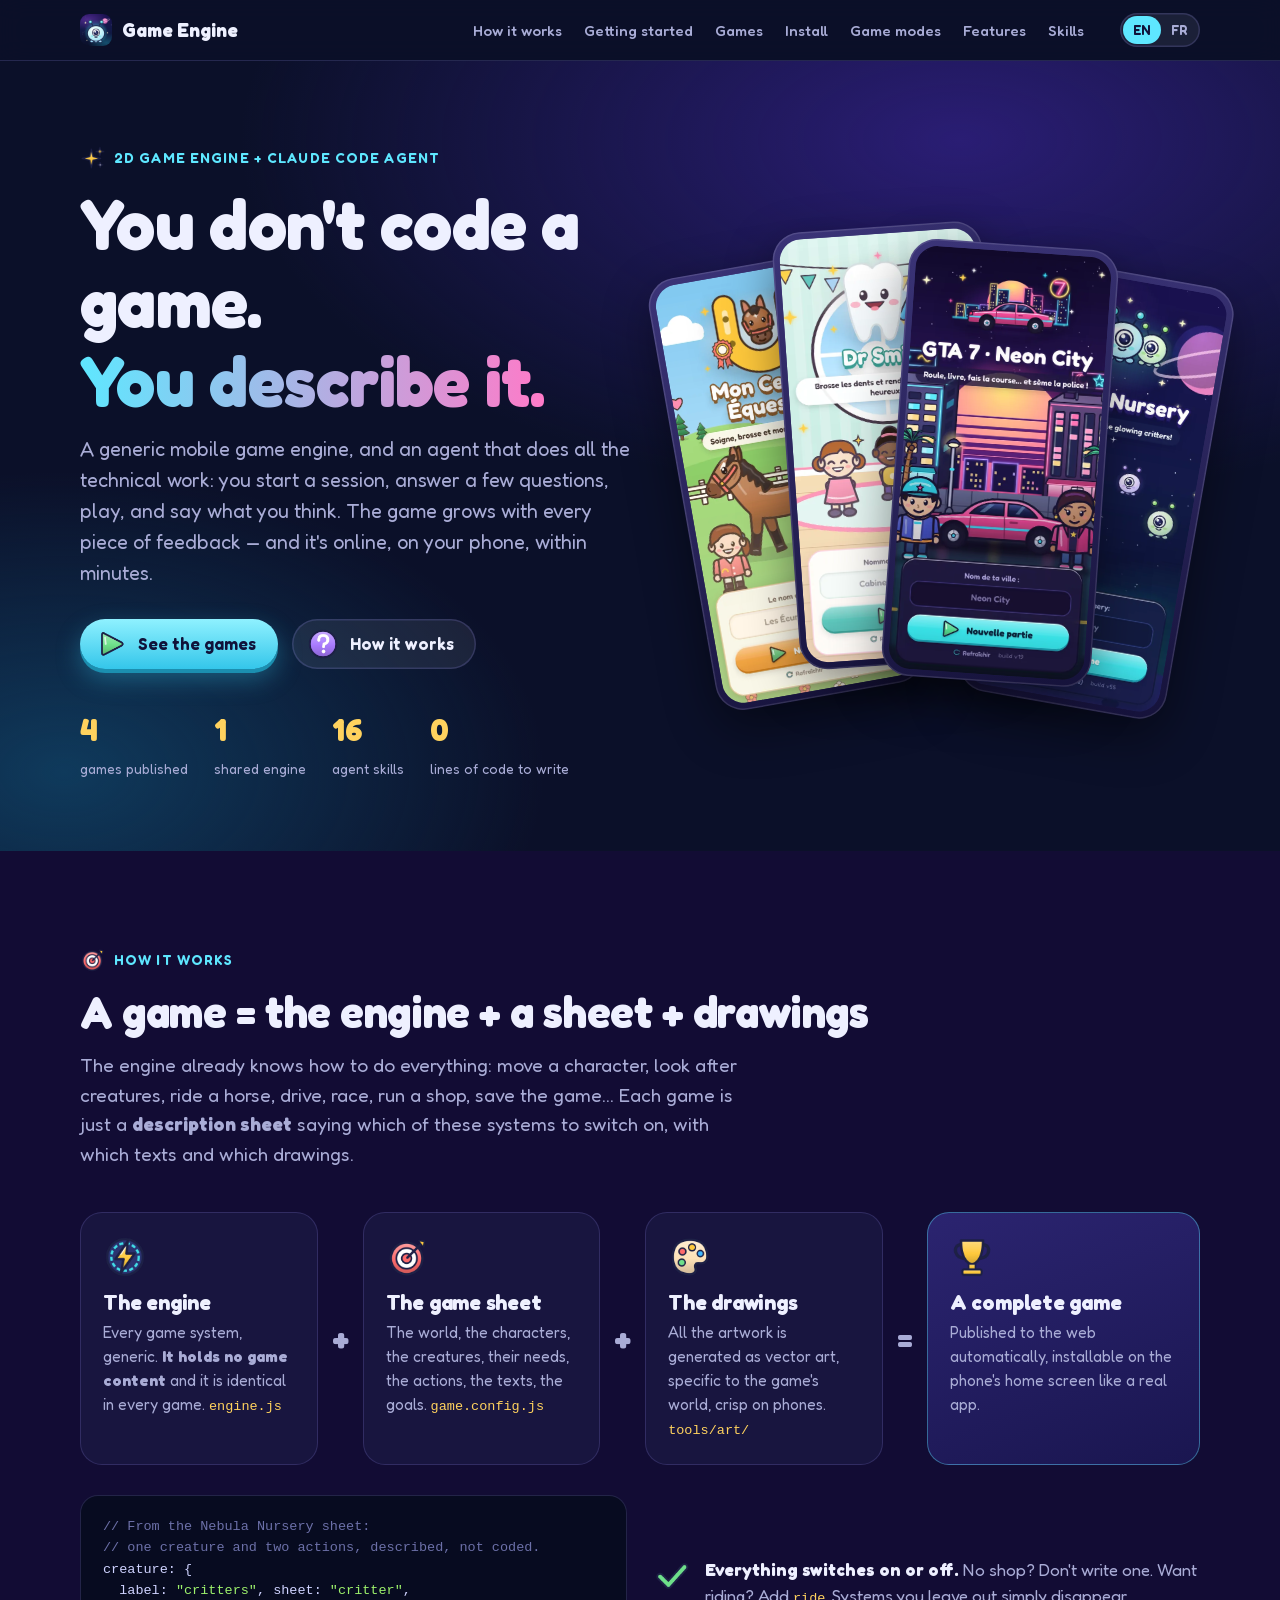
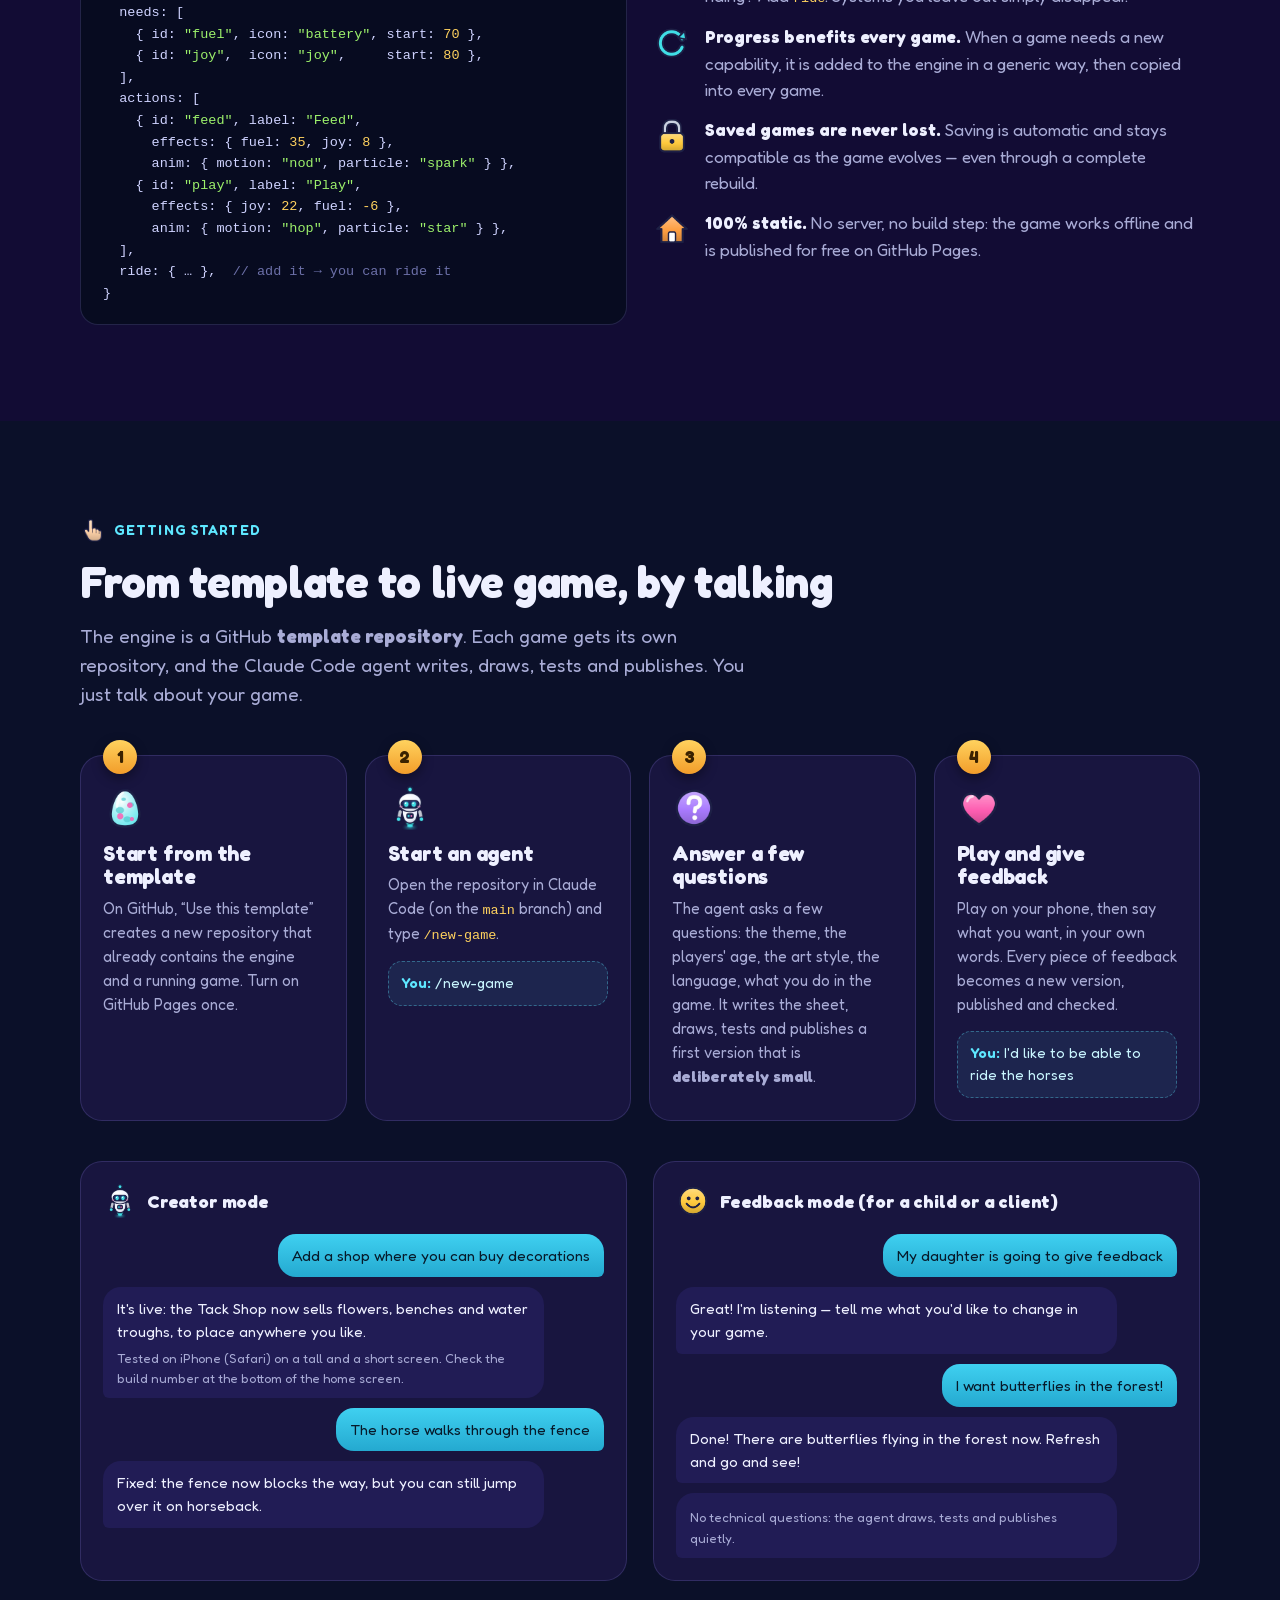
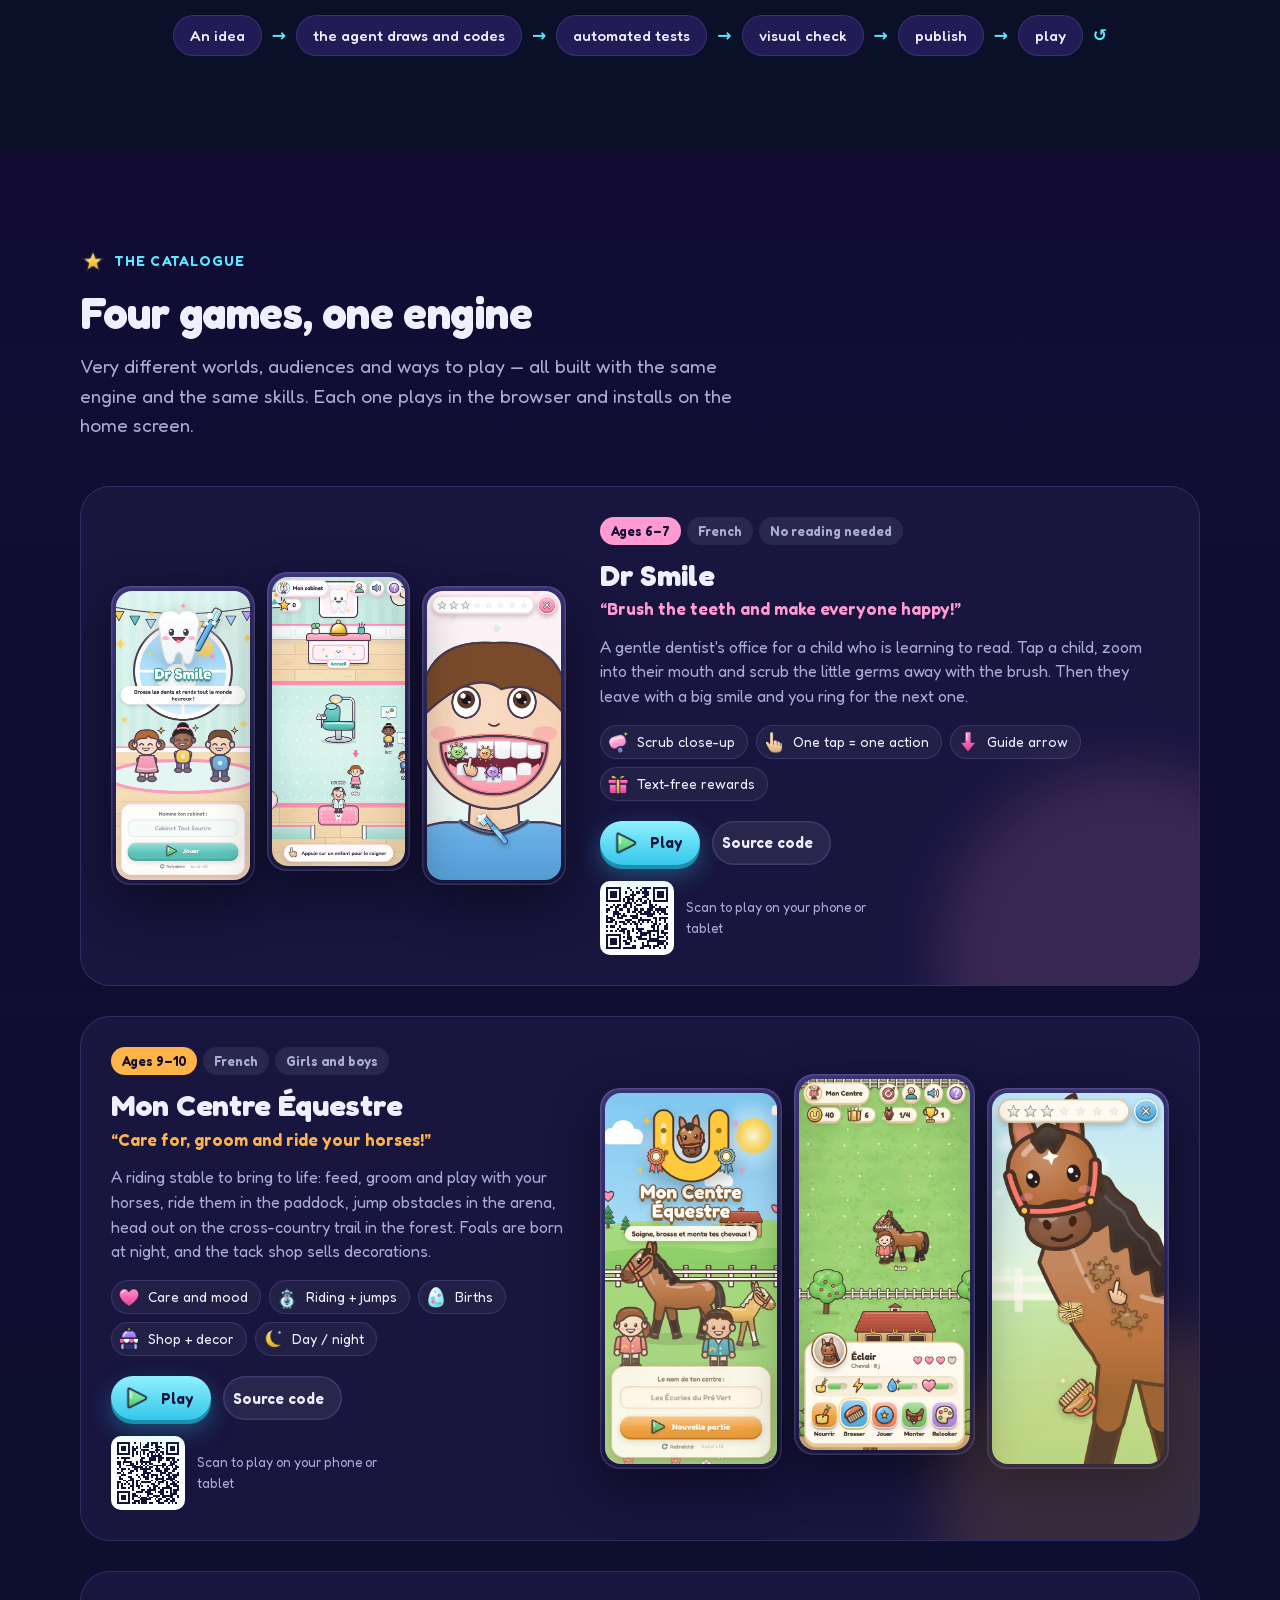
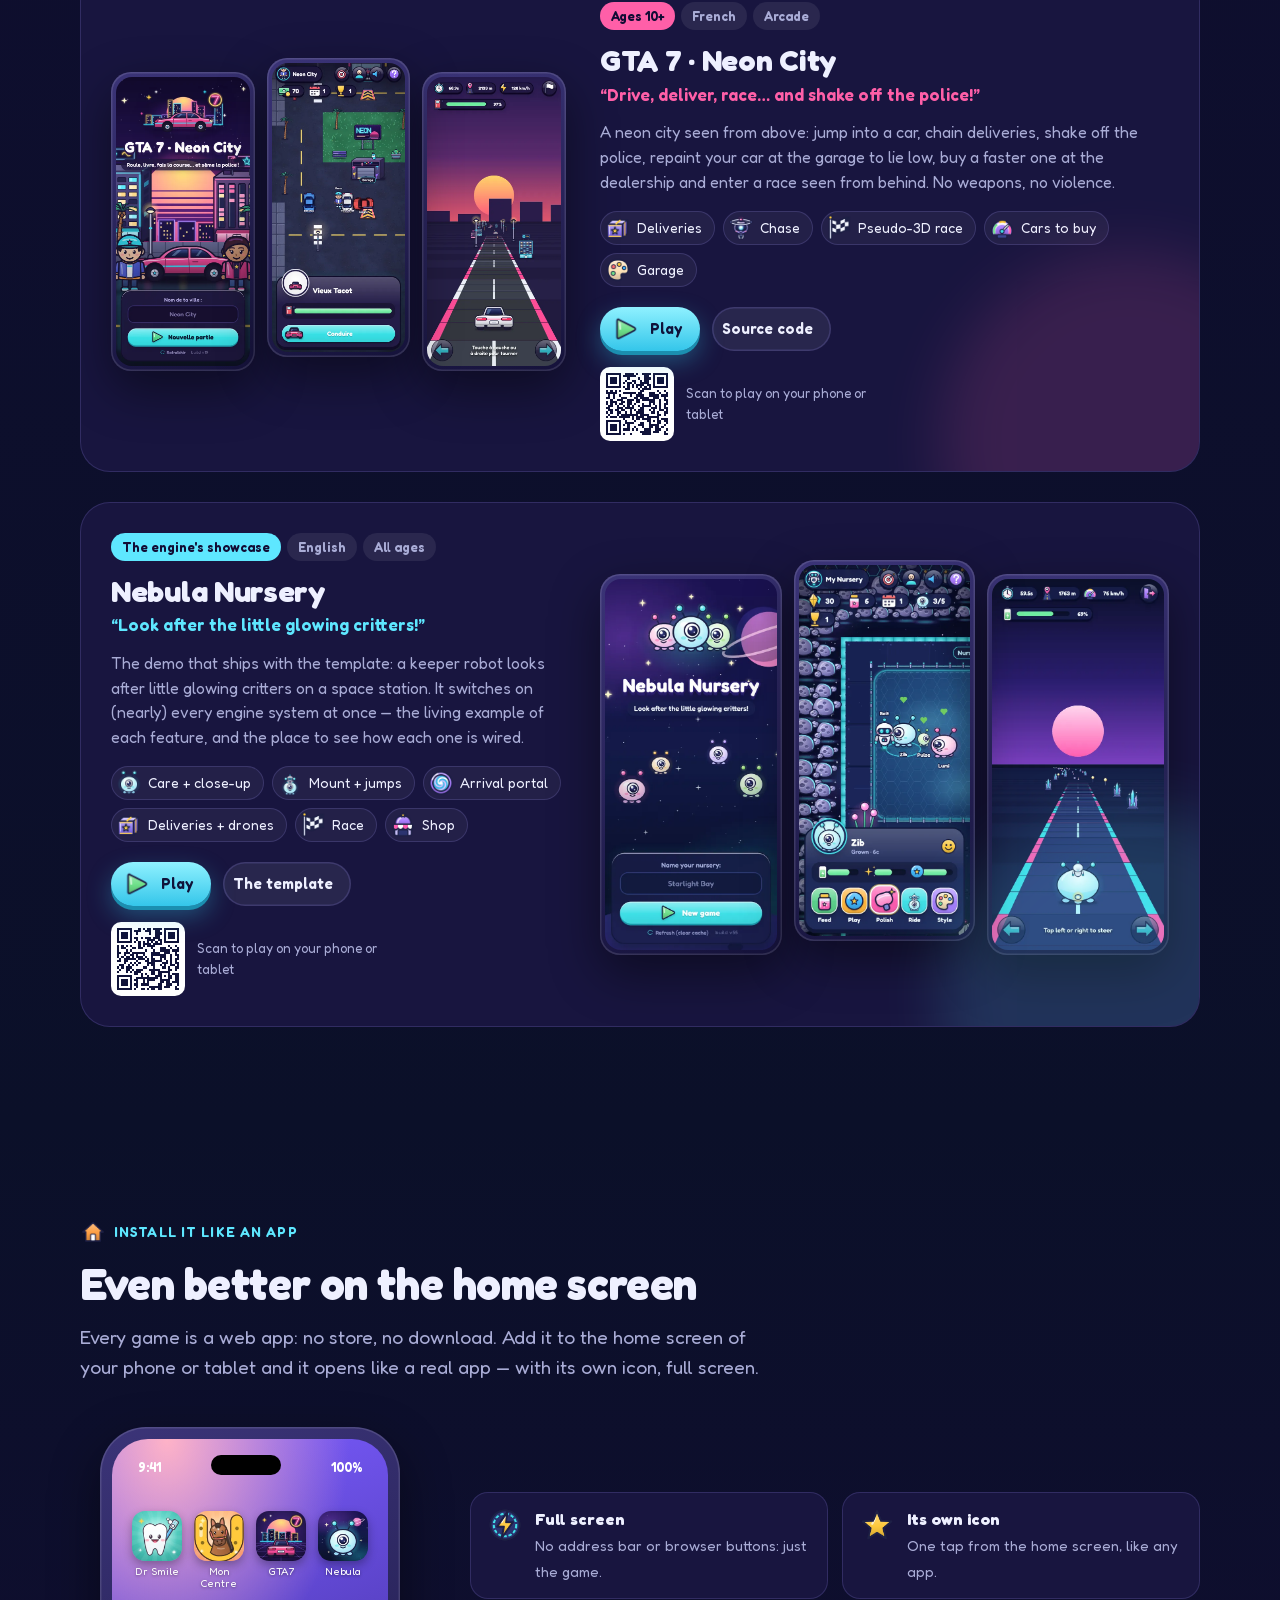
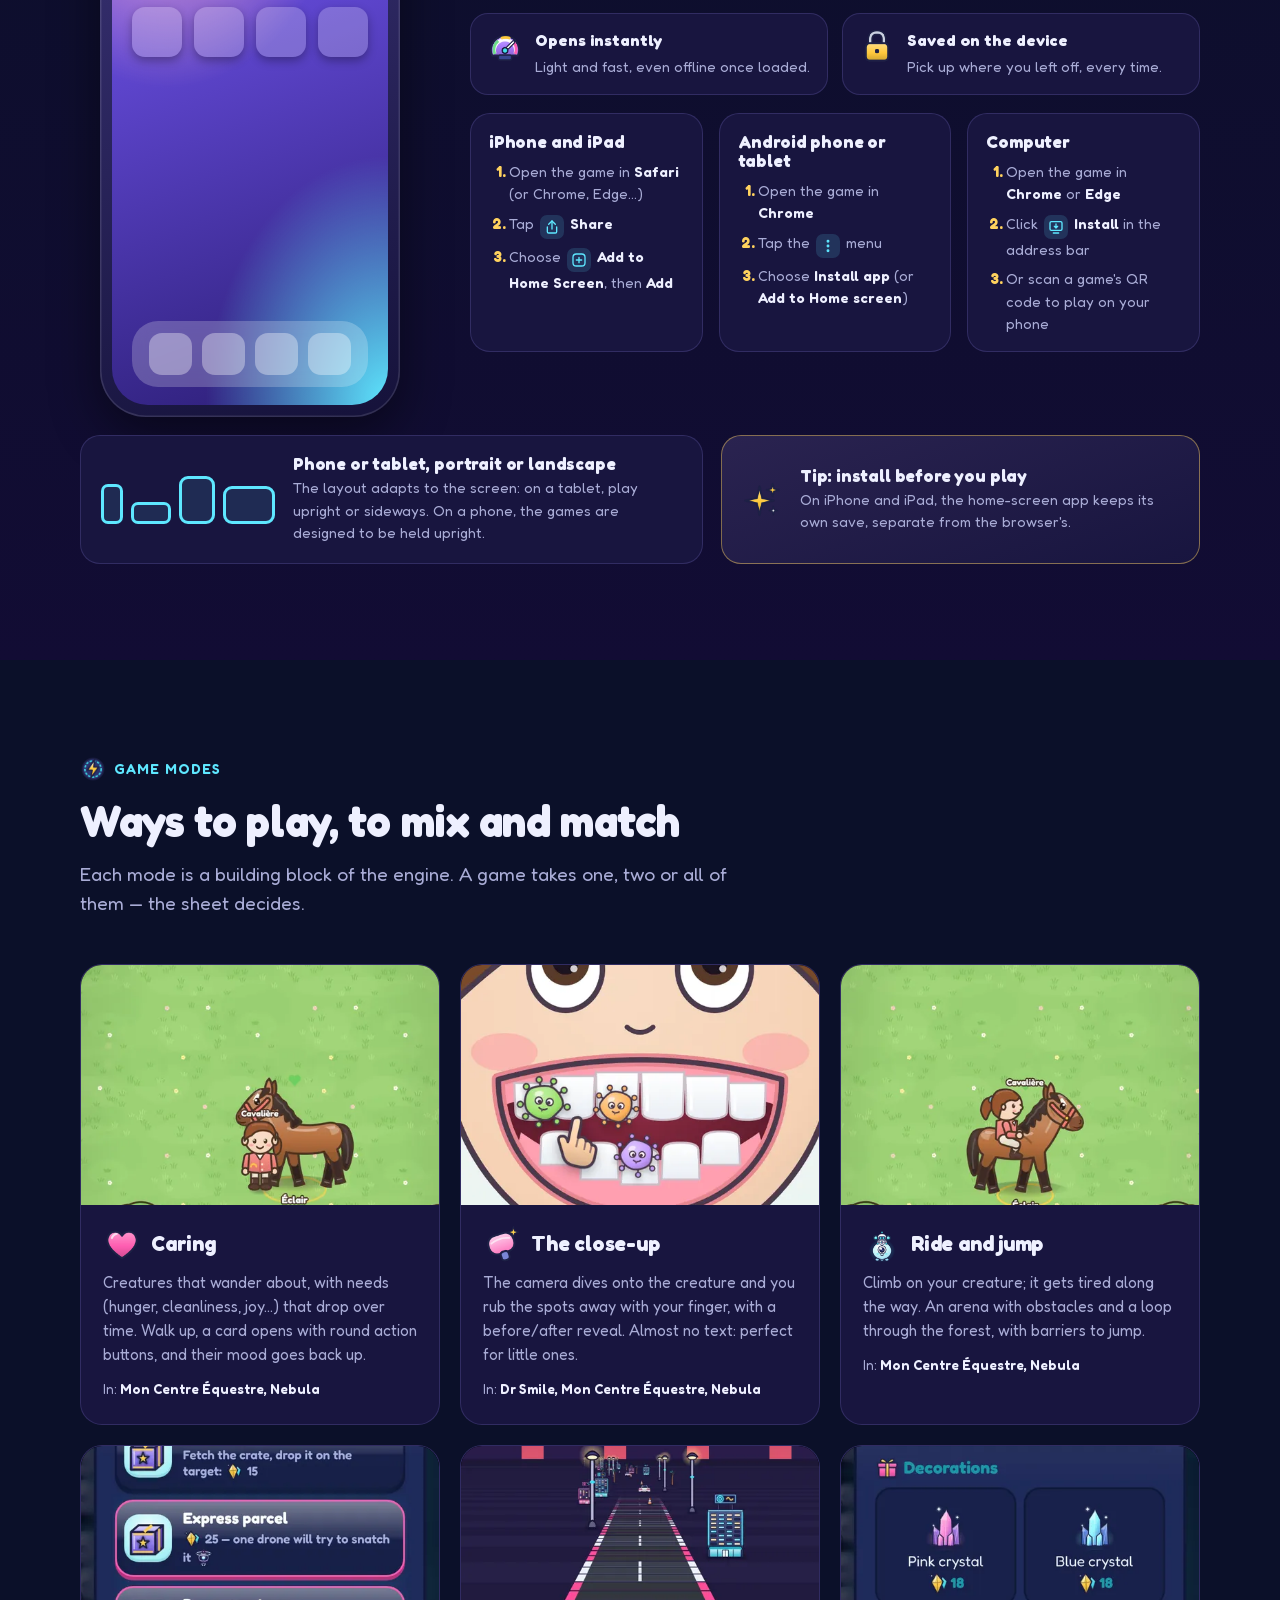
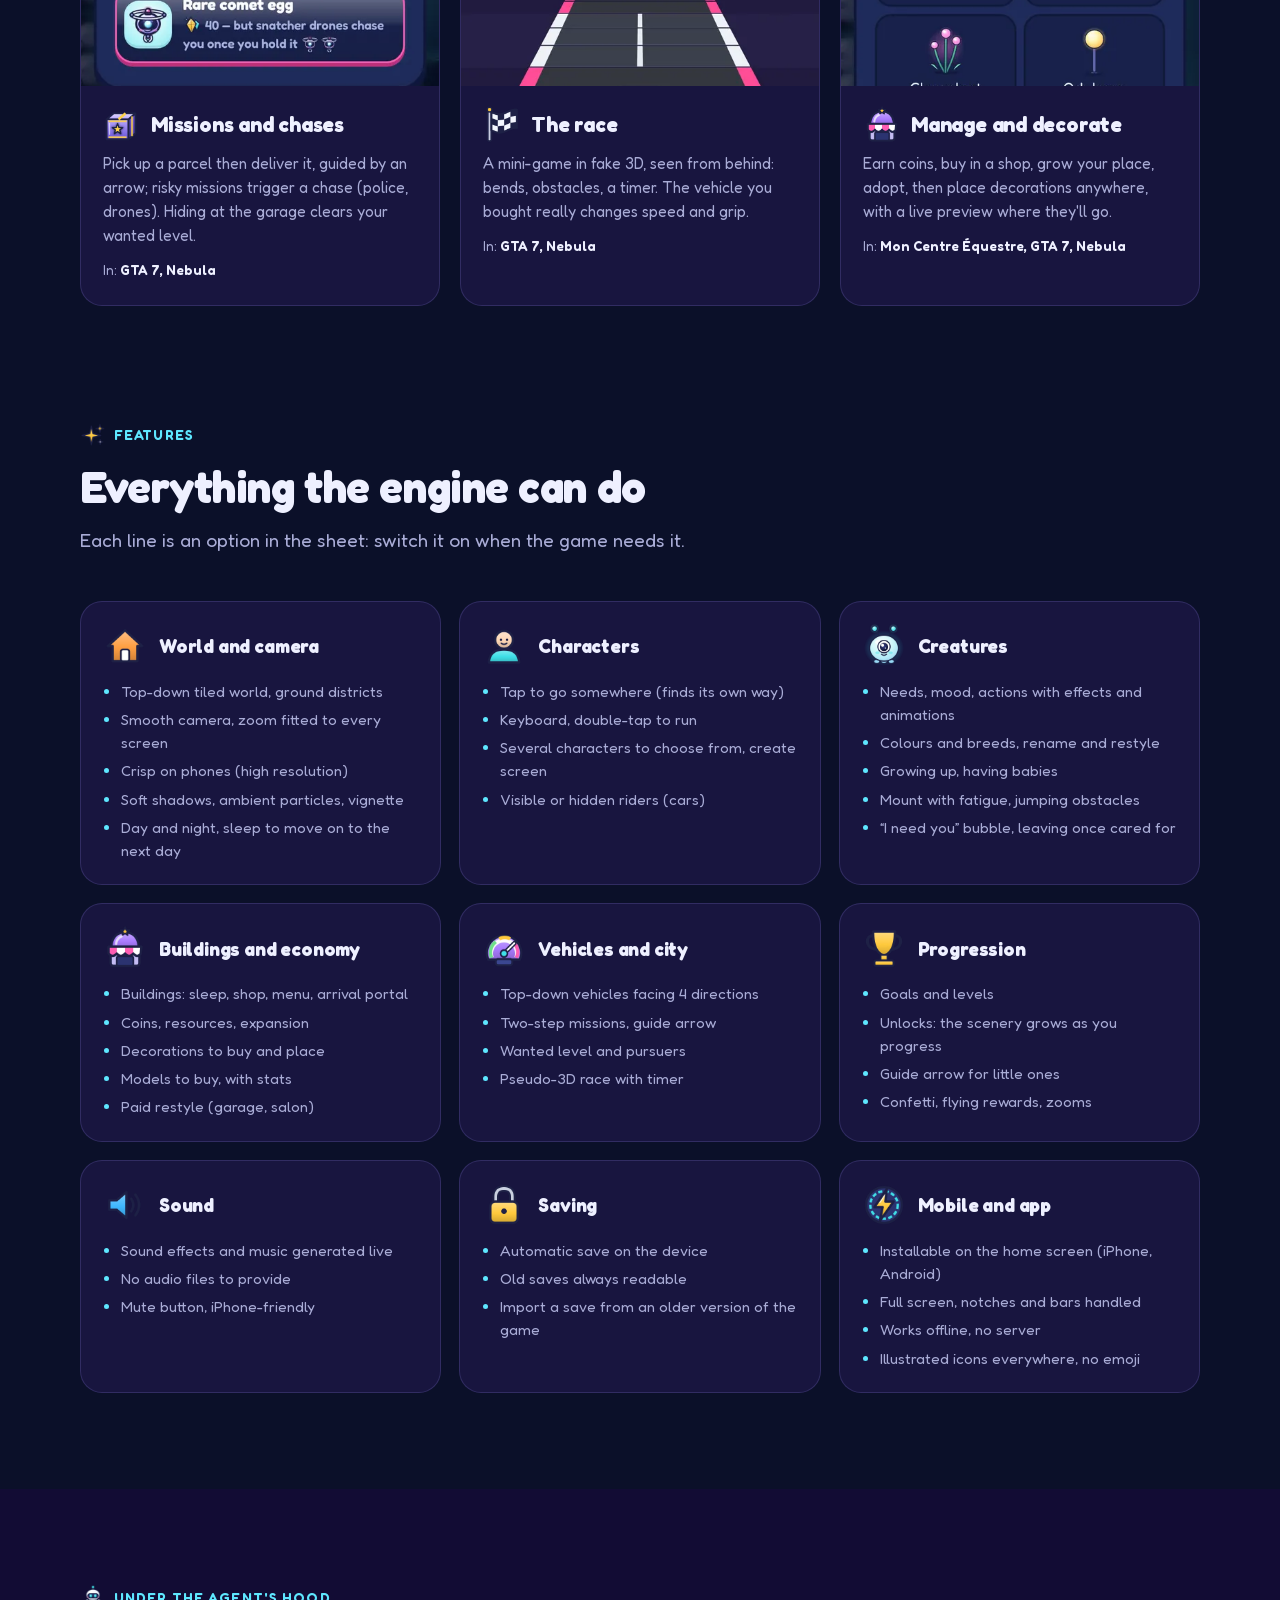
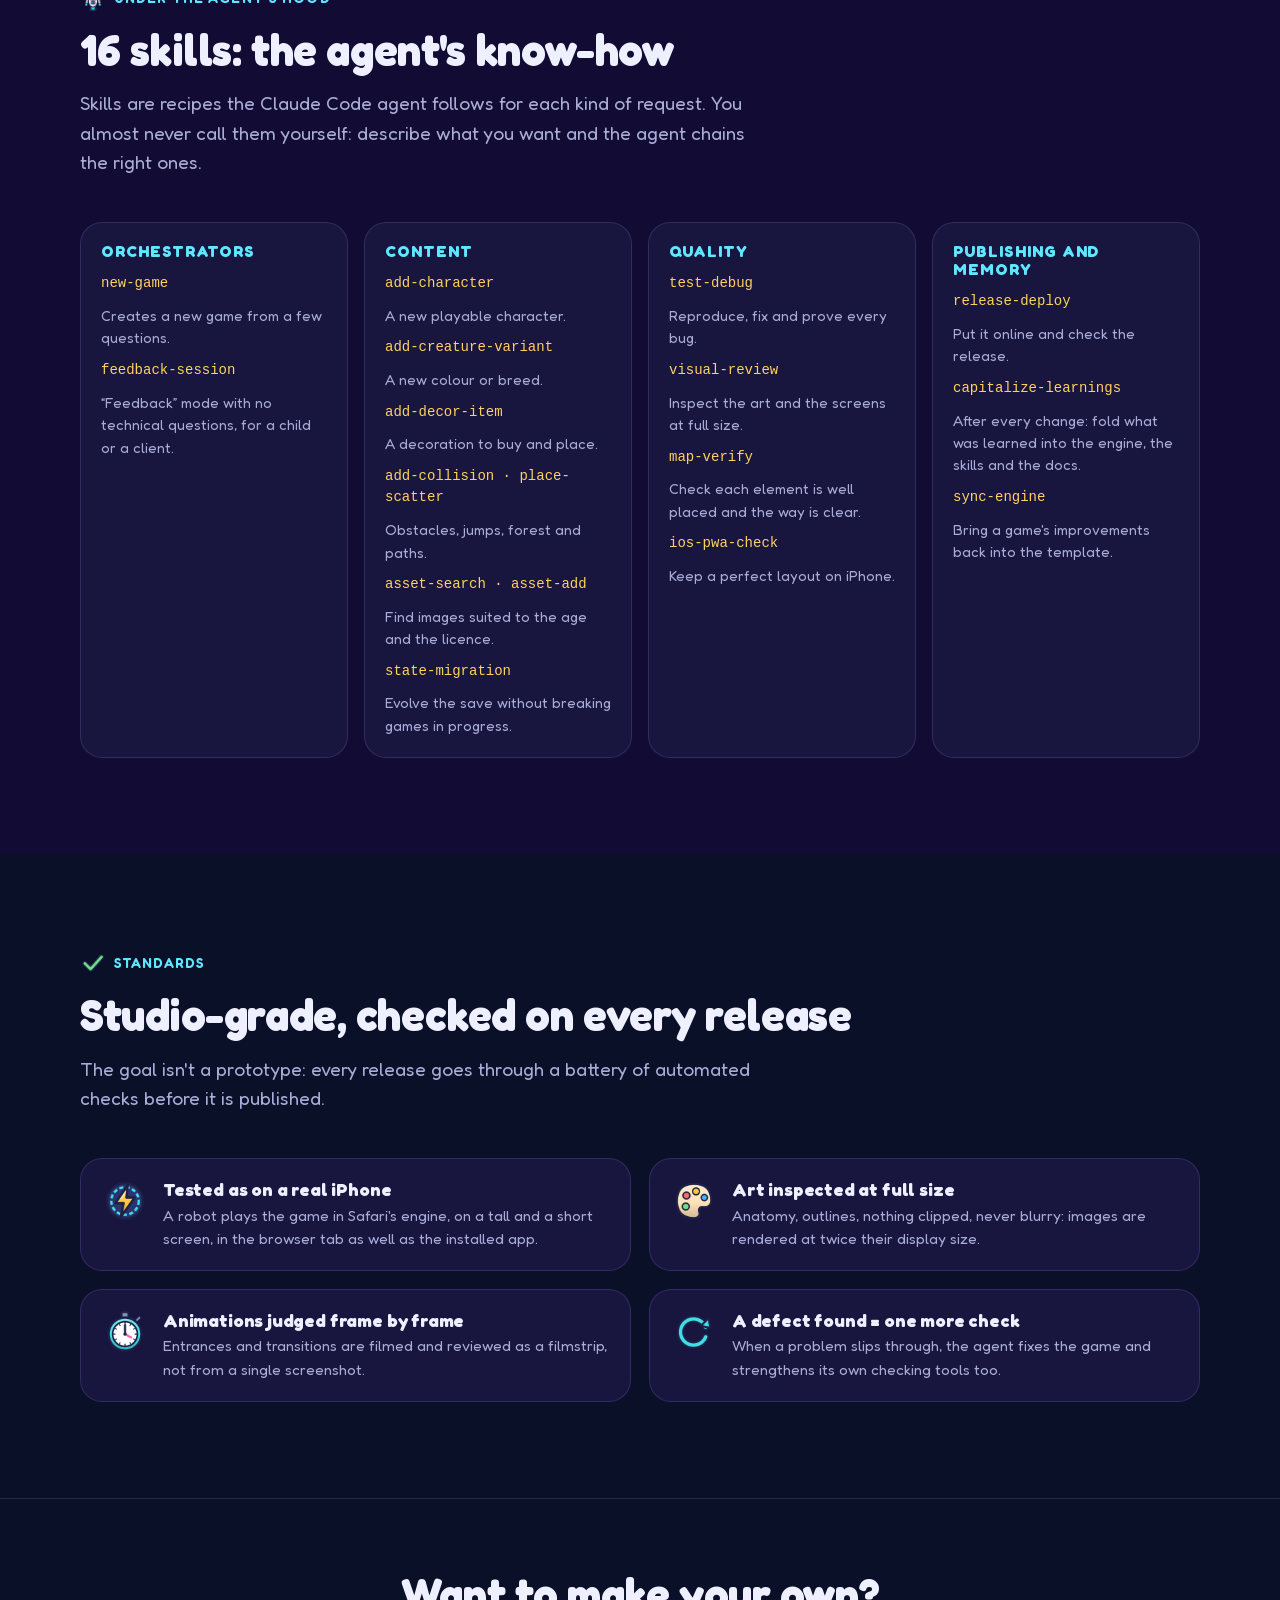
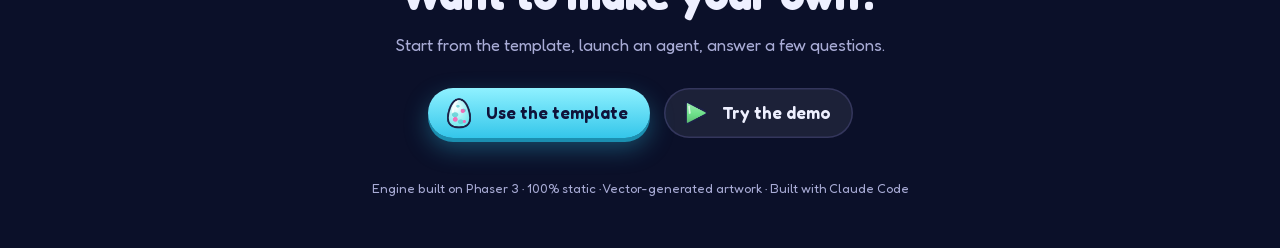
==== commit 4b07ca32: "Landing: 'Install it like an app' section (home-screen mockup with the 4 game icons, benefits, step-" ====
--- a/landing/index.html
+++ b/landing/index.html
@@ -22,6 +22,7 @@
       <a href="#principle">How it works</a>
       <a href="#use">Getting started</a>
       <a href="#catalogue">Games</a>
+      <a href="#install">Install</a>
       <a href="#modes">Game modes</a>
       <a href="#features">Features</a>
       <a href="#skills">Skills</a>
@@ -205,6 +206,7 @@
             <a class="btn small" href="https://jlrigau.github.io/dr-smile/"><img src="../assets/ui/icons/play.webp" alt="">Play</a>
             <a class="btn small ghost" href="https://github.com/jlrigau/dr-smile">Source code</a>
           </div>
+          <div class="qr"><img src="qr/drsmile.svg" alt="QR code"><span>Scan to play on your phone or tablet</span></div>
         </div>
       </article>
 
@@ -230,6 +232,7 @@
             <a class="btn small" href="https://jlrigau.github.io/my-little-stable/"><img src="../assets/ui/icons/play.webp" alt="">Play</a>
             <a class="btn small ghost" href="https://github.com/jlrigau/my-little-stable">Source code</a>
           </div>
+          <div class="qr"><img src="qr/stable.svg" alt="QR code"><span>Scan to play on your phone or tablet</span></div>
         </div>
       </article>
 
@@ -255,6 +258,7 @@
             <a class="btn small" href="https://jlrigau.github.io/gta7/"><img src="../assets/ui/icons/play.webp" alt="">Play</a>
             <a class="btn small ghost" href="https://github.com/jlrigau/gta7">Source code</a>
           </div>
+          <div class="qr"><img src="qr/gta7.svg" alt="QR code"><span>Scan to play on your phone or tablet</span></div>
         </div>
       </article>
 
@@ -281,9 +285,71 @@
             <a class="btn small" href="https://jlrigau.github.io/game-engine/"><img src="../assets/ui/icons/play.webp" alt="">Play</a>
             <a class="btn small ghost" href="https://github.com/jlrigau/game-engine">The template</a>
           </div>
+          <div class="qr"><img src="qr/nebula.svg" alt="QR code"><span>Scan to play on your phone or tablet</span></div>
         </div>
       </article>
 
+    </div>
+  </div>
+</section>
+
+<!-- ============ INSTALL ============ -->
+<section class="install" id="install">
+  <div class="wrap">
+    <div class="eyebrow"><img src="../assets/ui/icons/home.webp" alt="">Install it like an app</div>
+    <h2>Even better on the home screen</h2>
+    <p class="lead">Every game is a web app: no store, no download. Add it to the home screen of your phone or tablet and it opens like a real app — with its own icon, full screen.</p>
+
+    <div class="inst">
+      <div class="device" aria-hidden="true"><div class="screen">
+        <div class="sbar"><span>9:41</span><i></i><span>100%</span></div>
+        <div class="apps">
+          <div class="app new"><img src="icons/drsmile.webp" alt="">Dr Smile</div>
+          <div class="app new"><img src="icons/stable.webp" alt="">Mon Centre</div>
+          <div class="app new"><img src="icons/gta7.webp" alt="">GTA7</div>
+          <div class="app new"><img src="icons/nebula.webp" alt="">Nebula</div>
+          <div class="app"><span class="ph"></span></div><div class="app"><span class="ph"></span></div><div class="app"><span class="ph"></span></div><div class="app"><span class="ph"></span></div>
+        </div>
+        <div class="dock"><span></span><span></span><span></span><span></span></div>
+      </div></div>
+
+      <div>
+        <div class="perks">
+          <div class="perk"><img class="ico" src="../assets/ui/icons/pad.webp" alt=""><div><b>Full screen</b><span>No address bar or browser buttons: just the game.</span></div></div>
+          <div class="perk"><img class="ico" src="../assets/ui/icons/star.webp" alt=""><div><b>Its own icon</b><span>One tap from the home screen, like any app.</span></div></div>
+          <div class="perk"><img class="ico" src="../assets/ui/icons/speed.webp" alt=""><div><b>Opens instantly</b><span>Light and fast, even offline once loaded.</span></div></div>
+          <div class="perk"><img class="ico" src="../assets/ui/icons/lock.webp" alt=""><div><b>Saved on the device</b><span>Pick up where you left off, every time.</span></div></div>
+        </div>
+
+        <div class="how">
+          <div class="howc"><h3>iPhone and iPad</h3><ol>
+            <li>Open the game in <b>Safari</b> (or Chrome, Edge…)</li>
+            <li>Tap <span class="g"><svg viewBox="0 0 24 24"><path d="M12 3v12"/><path d="M7 8l5-5 5 5"/><path d="M5 12v7a2 2 0 0 0 2 2h10a2 2 0 0 0 2-2v-7"/></svg></span> <b>Share</b></li>
+            <li>Choose <span class="g"><svg viewBox="0 0 24 24"><rect x="3" y="3" width="18" height="18" rx="5"/><path d="M12 8v8M8 12h8"/></svg></span> <b>Add to Home Screen</b>, then <b>Add</b></li>
+          </ol></div>
+          <div class="howc"><h3>Android phone or tablet</h3><ol>
+            <li>Open the game in <b>Chrome</b></li>
+            <li>Tap the <span class="g"><svg viewBox="0 0 24 24"><circle cx="12" cy="5" r="1.2"/><circle cx="12" cy="12" r="1.2"/><circle cx="12" cy="19" r="1.2"/></svg></span> menu</li>
+            <li>Choose <b>Install app</b> (or <b>Add to Home screen</b>)</li>
+          </ol></div>
+          <div class="howc"><h3>Computer</h3><ol>
+            <li>Open the game in <b>Chrome</b> or <b>Edge</b></li>
+            <li>Click <span class="g"><svg viewBox="0 0 24 24"><rect x="3" y="4" width="18" height="13" rx="2"/><path d="M12 7.5v6M9.5 11l2.5 2.5 2.5-2.5M8 21h8"/></svg></span> <b>Install</b> in the address bar</li>
+            <li>Or scan a game's QR code to play on your phone</li>
+          </ol></div>
+        </div>
+      </div>
+    </div>
+
+    <div class="formats">
+      <div class="fmt"><div class="devs" aria-hidden="true"><i></i><i></i><i></i><i></i></div><div>
+        <h3>Phone or tablet, portrait or landscape</h3>
+        <p>The layout adapts to the screen: on a tablet, play upright or sideways. On a phone, the games are designed to be held upright.</p>
+      </div></div>
+      <div class="fmt tip"><img class="ico" src="../assets/ui/icons/sparkle.webp" alt=""><div>
+        <h3>Tip: install before you play</h3>
+        <p>On iPhone and iPad, the home-screen app keeps its own save, separate from the browser's.</p>
+      </div></div>
     </div>
   </div>
 </section>
--- a/landing/landing.css
+++ b/landing/landing.css
@@ -185,3 +185,48 @@
 .lang { display: inline-flex; margin-left: 18px; border-radius: 999px; background: rgba(255,255,255,.07); box-shadow: inset 0 0 0 1.5px var(--edge); padding: 3px; }
 .lang a { margin: 0 !important; padding: 4px 10px; border-radius: 999px; font-size: 13px !important; font-weight: 600 !important; color: var(--muted); text-decoration: none; }
 .lang a.on { background: var(--aqua); color: #10133a !important; }
+
+/* install as an app */
+.install { background: linear-gradient(180deg, var(--bg), var(--bg2)); }
+.inst { display: grid; grid-template-columns: 340px 1fr; gap: 50px; align-items: center; margin-top: 46px; }
+.device { width: 300px; margin: 0 auto; border-radius: 46px; padding: 12px; background: linear-gradient(160deg, #3b3478, #15123a); box-shadow: var(--shadow), inset 0 0 0 1.5px rgba(255,255,255,.12); }
+.screen { border-radius: 36px; aspect-ratio: 390/800; overflow: hidden; position: relative; padding: 18px 20px; display: flex; flex-direction: column;
+  background: radial-gradient(120% 80% at 20% 0%, #ffb3c7 0%, transparent 55%), radial-gradient(120% 80% at 100% 100%, #5ee7ff 0%, transparent 55%), linear-gradient(160deg, #7a5cff, #2b1d74); }
+.sbar { display: flex; justify-content: space-between; font-size: 13px; font-weight: 600; color: #fff; padding: 0 6px; }
+.sbar i { width: 70px; height: 20px; border-radius: 12px; background: #000; margin-top: -2px; }
+.apps { display: grid; grid-template-columns: repeat(4, minmax(0, 1fr)); gap: 18px 12px; margin-top: 34px; }
+.app { display: flex; flex-direction: column; align-items: center; gap: 5px; font-size: 10.5px; color: #fff; text-align: center; line-height: 1.1; text-shadow: 0 1px 3px rgba(0,0,0,.4); }
+.app img, .app span.ph { width: 100%; max-width: 54px; height: auto; aspect-ratio: 1; border-radius: 13px; box-shadow: 0 4px 10px rgba(0,0,0,.3); }
+.app span.ph { background: rgba(255,255,255,.22); }
+.app.new img { animation: pop 2.6s ease-in-out infinite; }
+@keyframes pop { 0%, 70%, 100% { transform: scale(1); } 80% { transform: scale(1.12); } 90% { transform: scale(.97); } }
+.dock { margin-top: auto; border-radius: 26px; background: rgba(255,255,255,.22); backdrop-filter: blur(8px); -webkit-backdrop-filter: blur(8px); padding: 12px; display: grid; grid-template-columns: repeat(4, 1fr); justify-items: center; }
+.dock span { width: 80%; max-width: 50px; aspect-ratio: 1; border-radius: 13px; background: rgba(255,255,255,.35); }
+.perks { display: grid; grid-template-columns: 1fr 1fr; gap: 14px; }
+.perk { display: flex; gap: 12px; align-items: flex-start; background: var(--card); border: 1px solid var(--edge); border-radius: 18px; padding: 14px 16px; }
+.perk .ico { width: 36px; height: 36px; }
+.perk b { display: block; font-size: 16px; } .perk span { color: var(--muted); font-size: 14.5px; }
+.how { display: grid; grid-template-columns: repeat(3, 1fr); gap: 16px; margin-top: 18px; }
+.howc { background: var(--card); border: 1px solid var(--edge); border-radius: 20px; padding: 18px 18px 16px; }
+.howc h3 { font-size: 17px; margin-bottom: 10px; display: flex; align-items: center; gap: 8px; }
+.howc ol { margin: 0; padding-left: 20px; color: var(--muted); font-size: 14.5px; display: grid; gap: 7px; }
+.howc ol li::marker { color: var(--gold); font-weight: 700; }
+.howc b { color: var(--text); font-weight: 600; }
+.g { display: inline-grid; place-items: center; width: 24px; height: 24px; border-radius: 7px; background: rgba(94,231,255,.15); color: var(--aqua); vertical-align: -6px; margin: 0 2px; }
+.g svg { width: 16px; height: 16px; fill: none; stroke: currentColor; stroke-width: 2; stroke-linecap: round; stroke-linejoin: round; }
+.formats { display: grid; grid-template-columns: 1.3fr 1fr; gap: 18px; margin-top: 18px; }
+.fmt { background: var(--card); border: 1px solid var(--edge); border-radius: 20px; padding: 18px 20px; display: flex; gap: 18px; align-items: center; }
+.fmt p { color: var(--muted); font-size: 14.5px; } .fmt h3 { font-size: 17px; margin-bottom: 4px; }
+.devs { display: flex; gap: 8px; align-items: flex-end; flex: none; }
+.devs i { display: block; border: 3px solid var(--aqua); border-radius: 7px; background: rgba(94,231,255,.1); }
+.devs i:nth-child(1) { width: 22px; height: 40px; } .devs i:nth-child(2) { width: 40px; height: 22px; }
+.devs i:nth-child(3) { width: 36px; height: 48px; border-radius: 9px; } .devs i:nth-child(4) { width: 52px; height: 38px; border-radius: 9px; }
+.fmt.tip { border-color: rgba(255,210,94,.45); background: linear-gradient(160deg, #2a2350, var(--card)); }
+.fmt.tip .ico { width: 40px; height: 40px; }
+@media (max-width: 980px) { .inst { grid-template-columns: 1fr; } .how { grid-template-columns: 1fr; } .formats { grid-template-columns: 1fr; } }
+@media (max-width: 560px) { .perks { grid-template-columns: 1fr; } .device { width: 260px; } .screen { padding: 16px 14px; } .apps { gap: 14px 10px; } .fmt { flex-direction: column; align-items: flex-start; } }
+
+/* QR code on game cards: only useful on a computer */
+.qr { display: none; align-items: center; gap: 12px; margin-top: 16px; color: var(--muted); font-size: 13.5px; max-width: 280px; }
+.qr img { width: 74px; height: 74px; border-radius: 10px; padding: 4px; background: #fff; }
+@media (min-width: 900px) and (hover: hover) { .qr { display: flex; } }
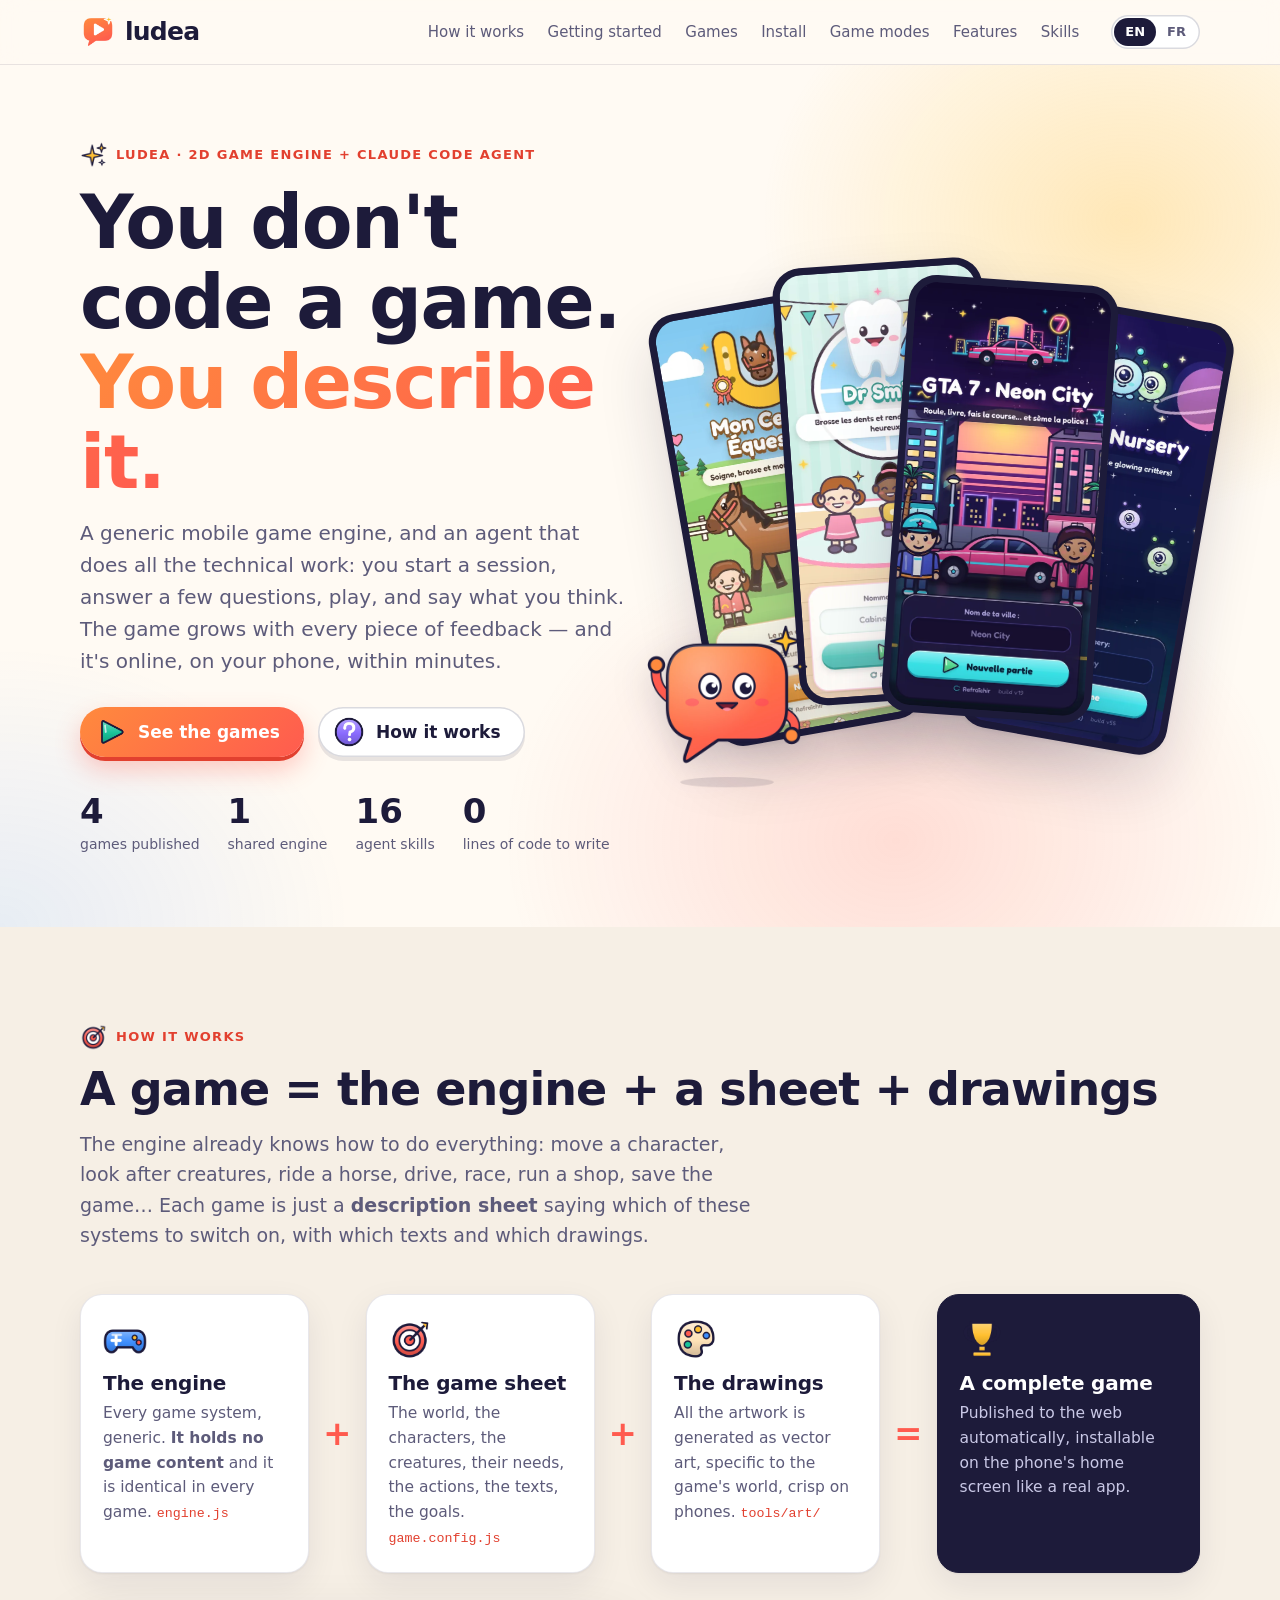
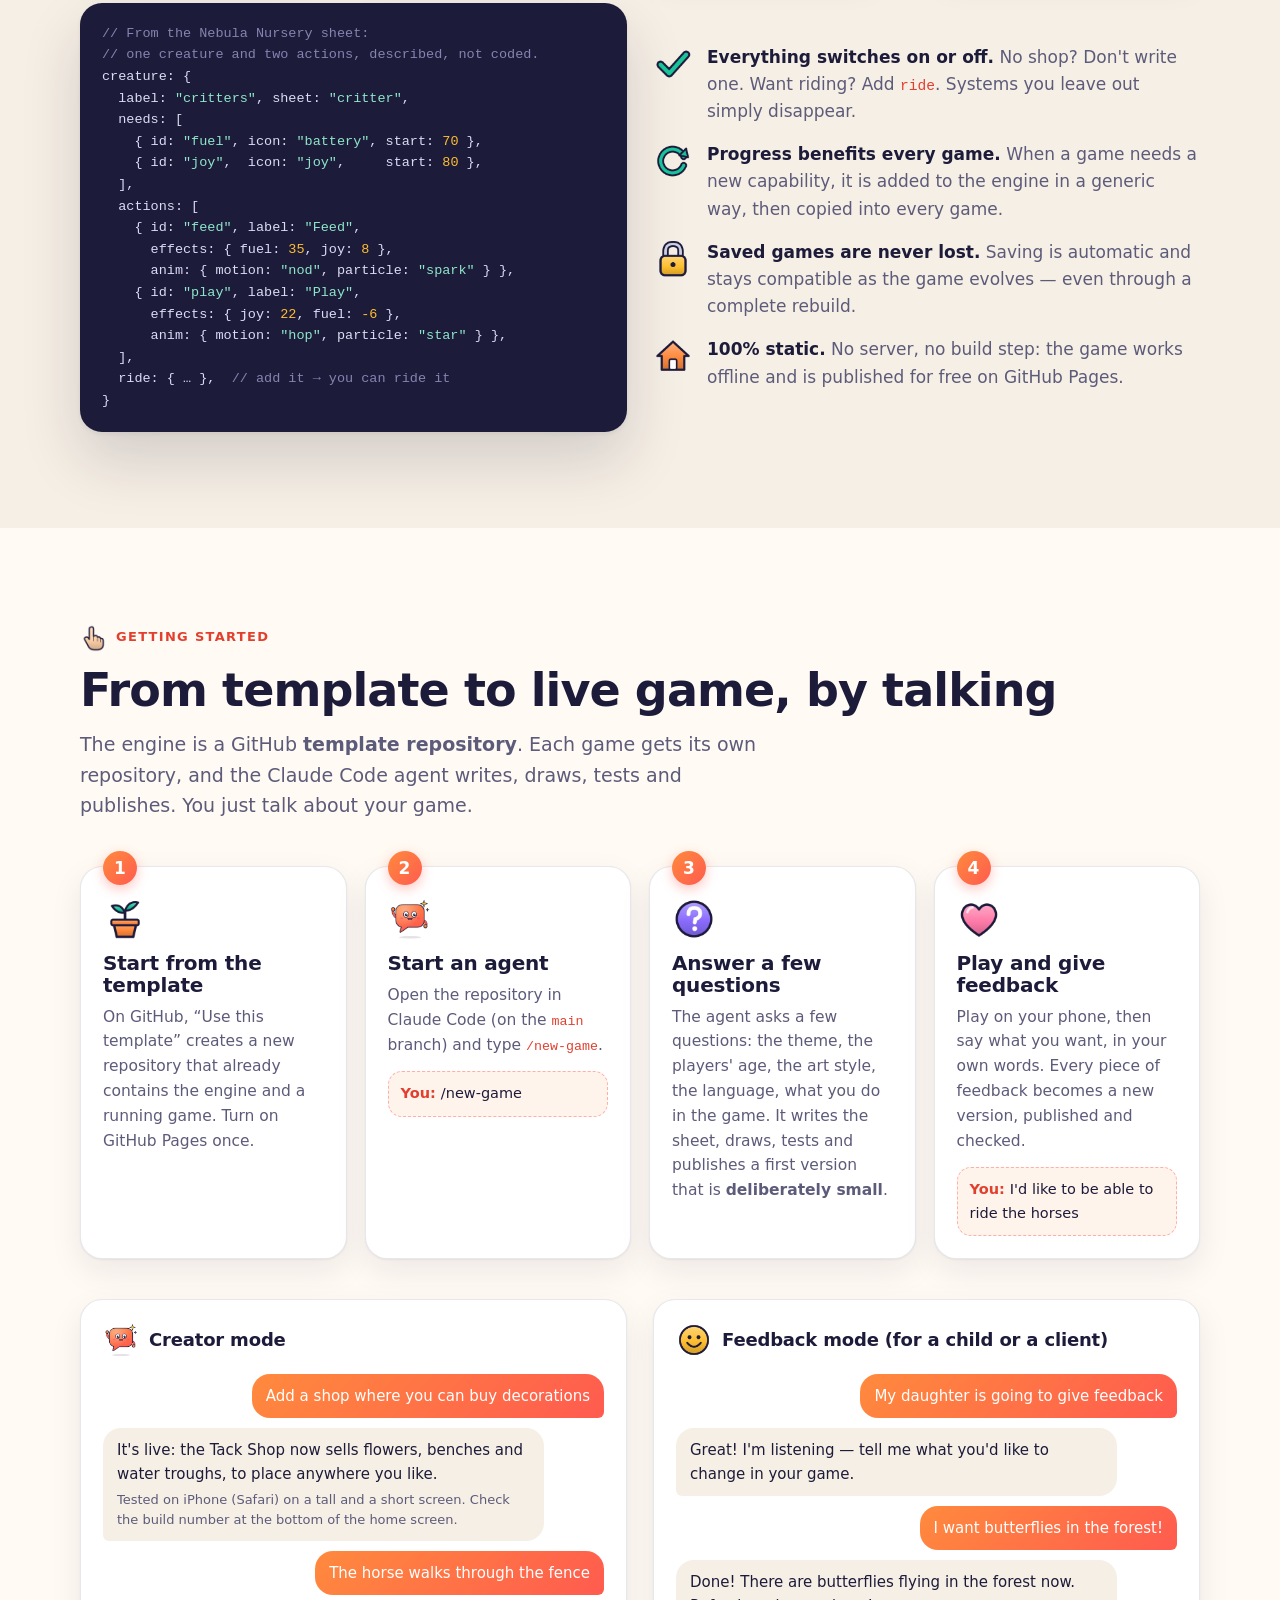
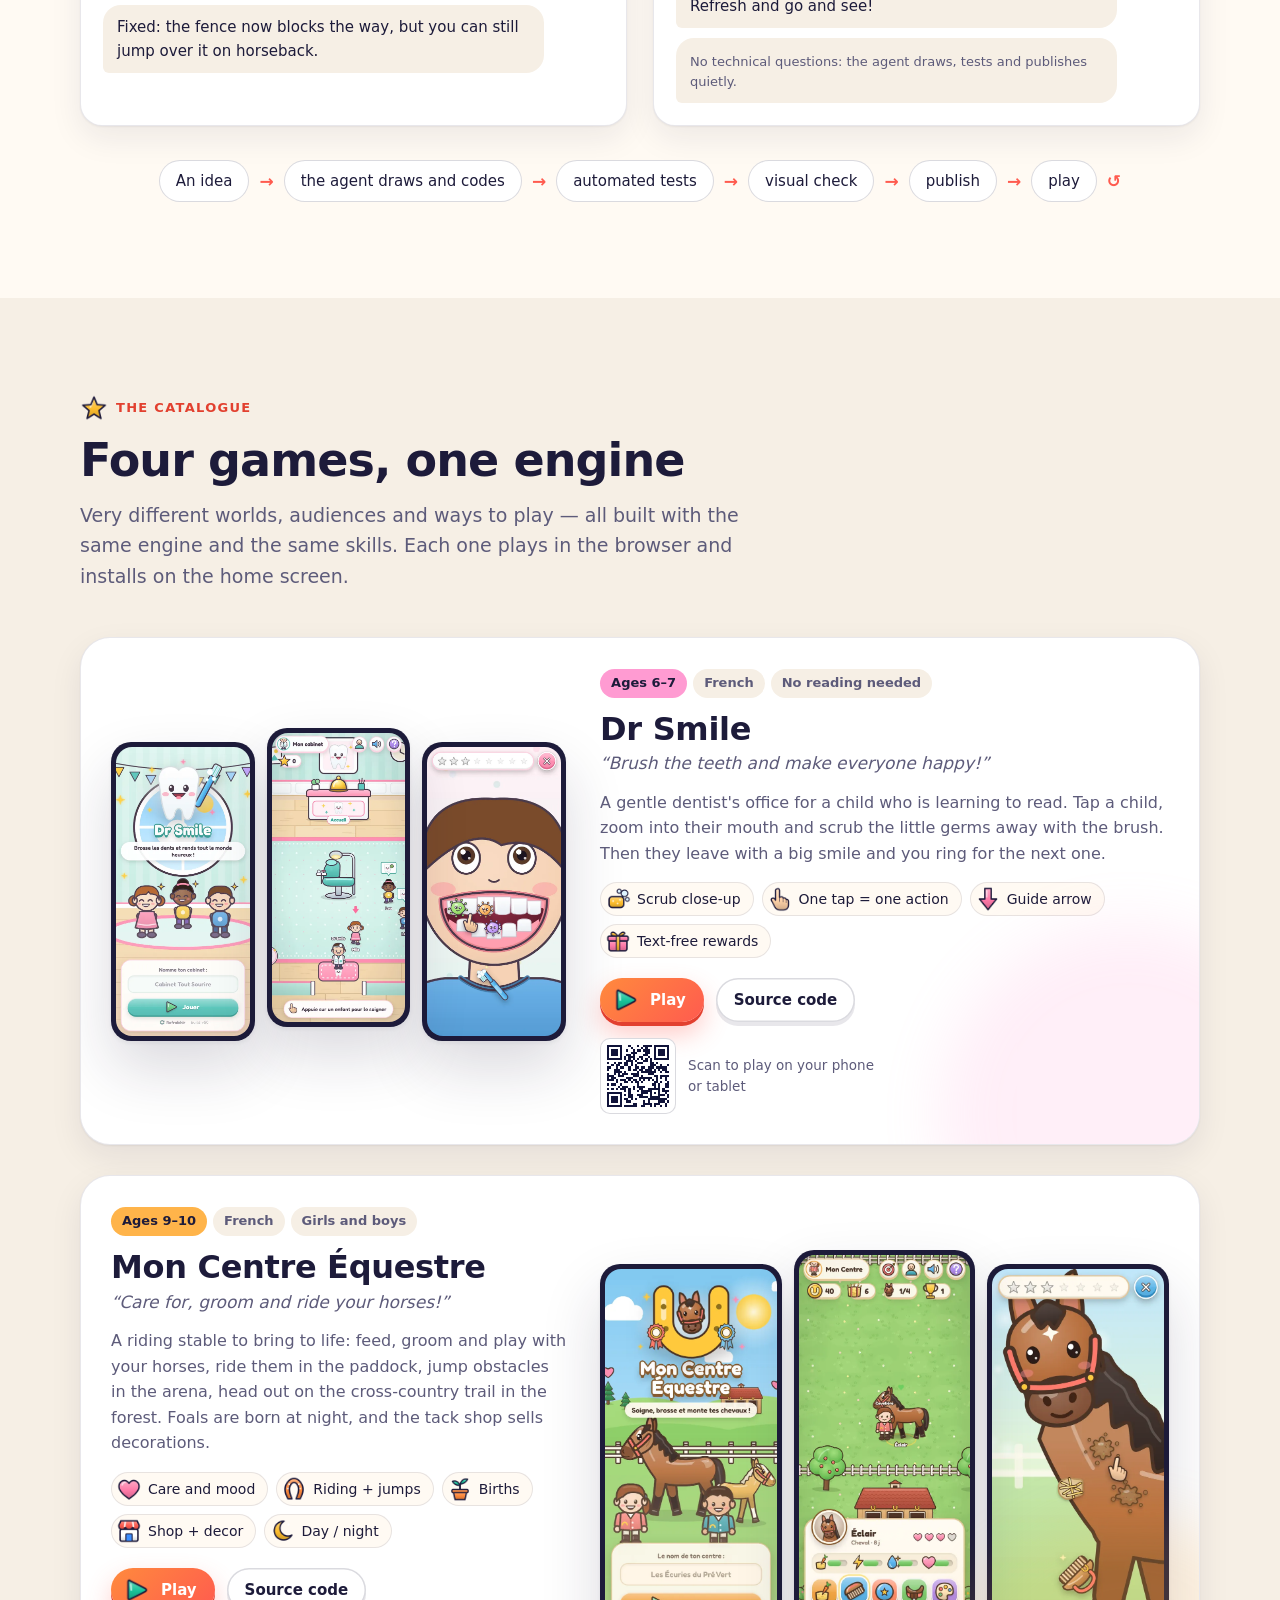
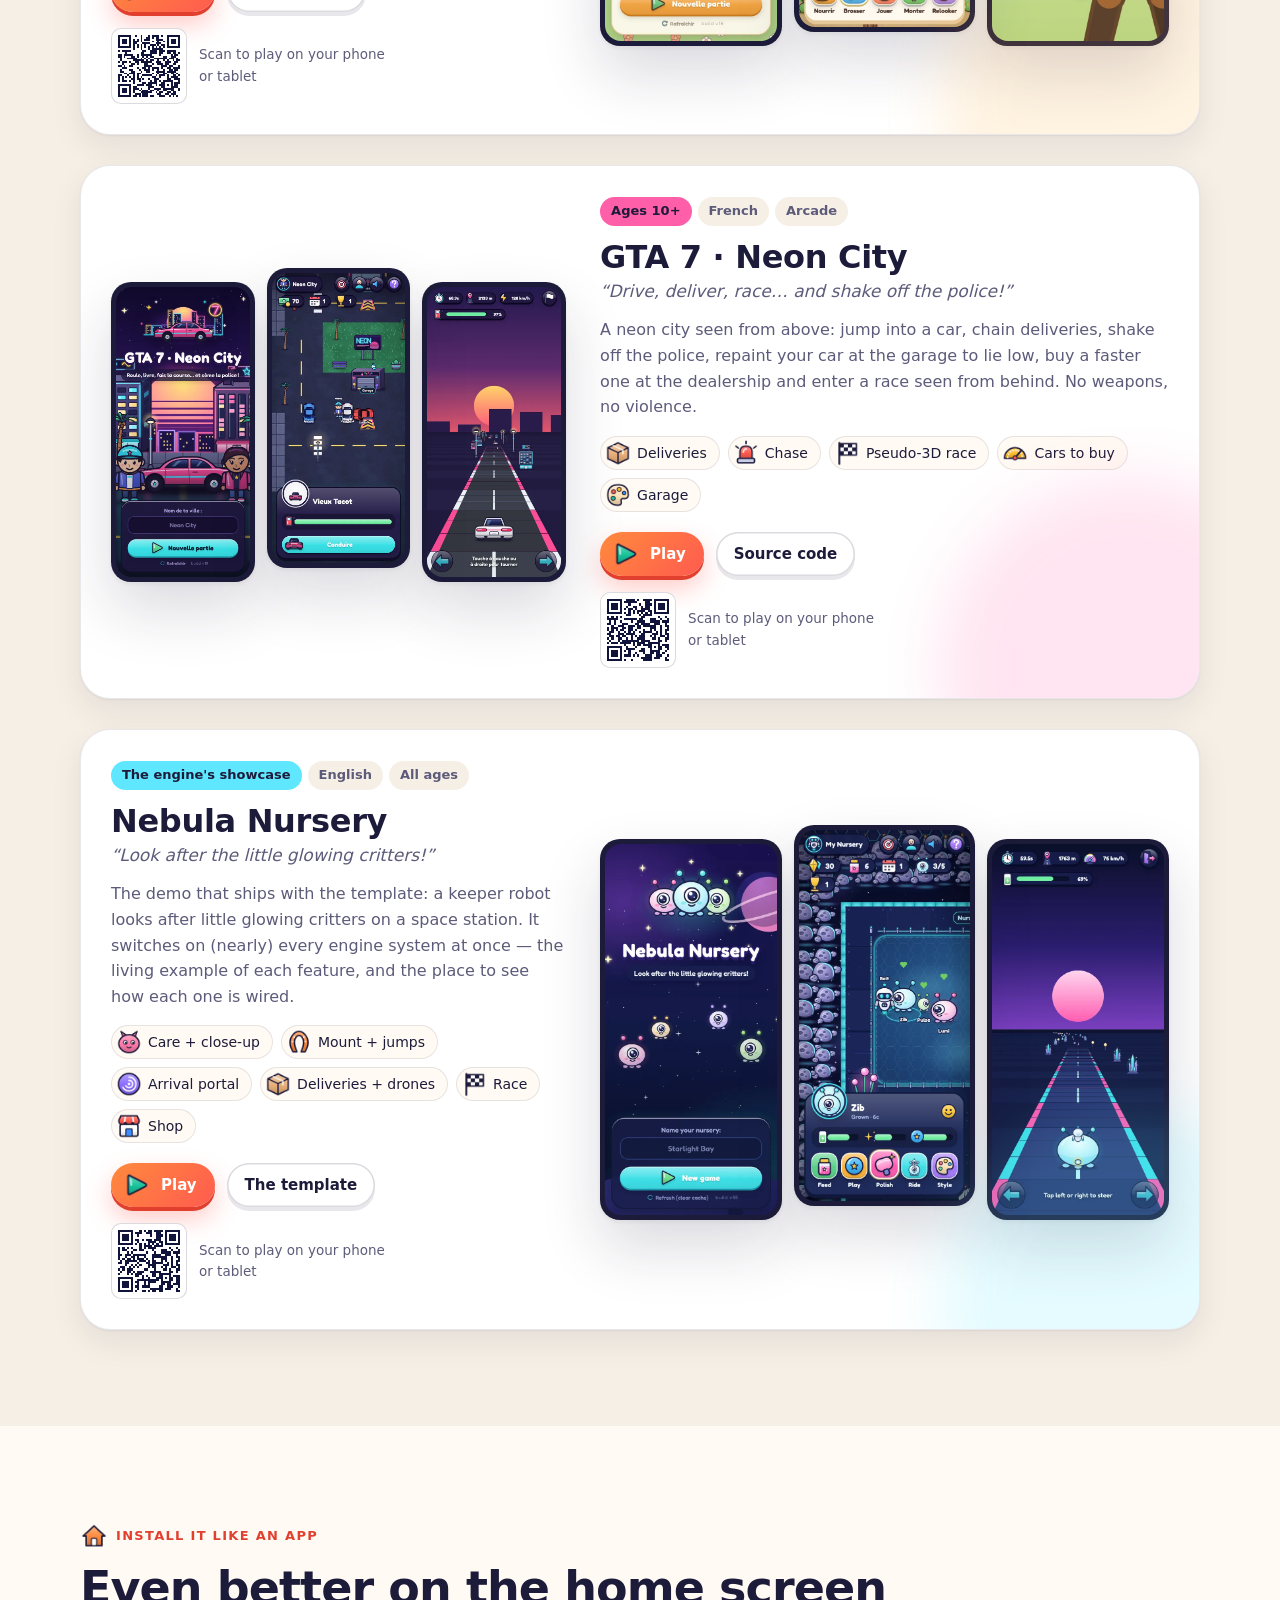
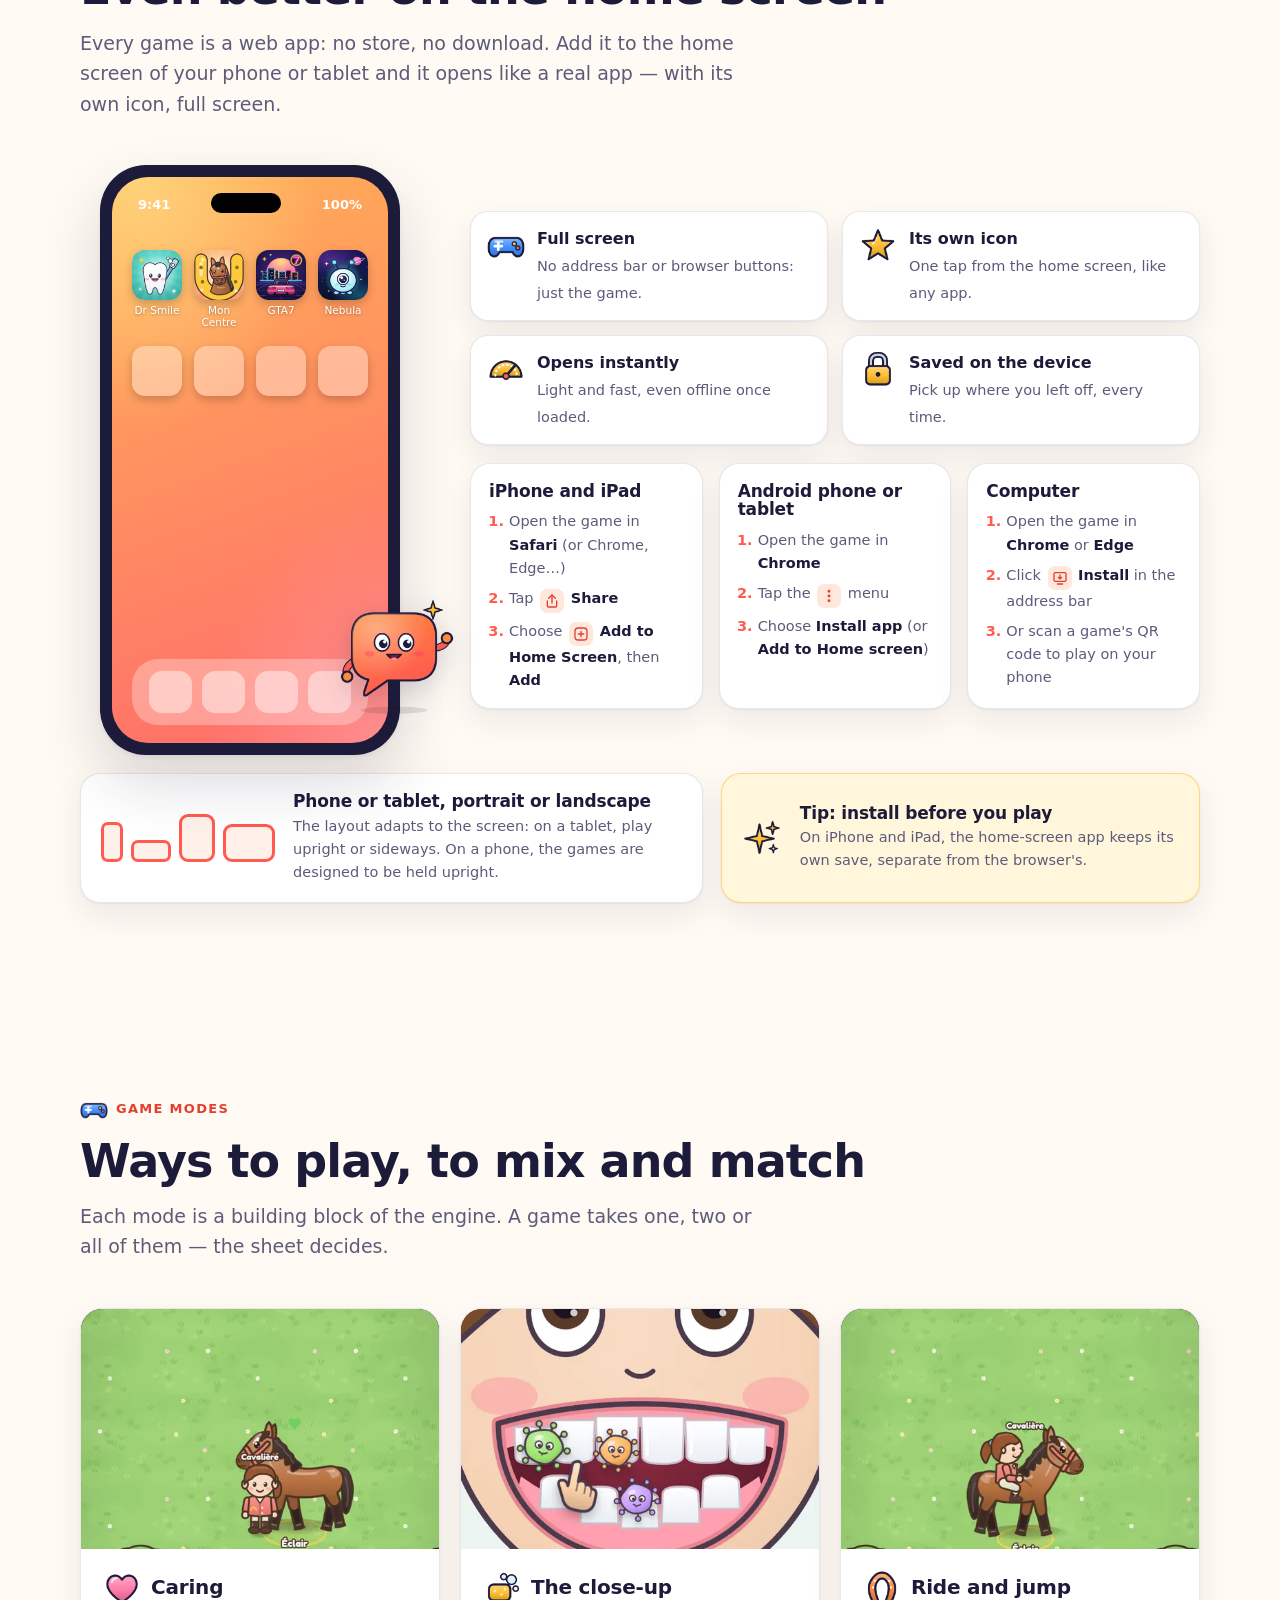
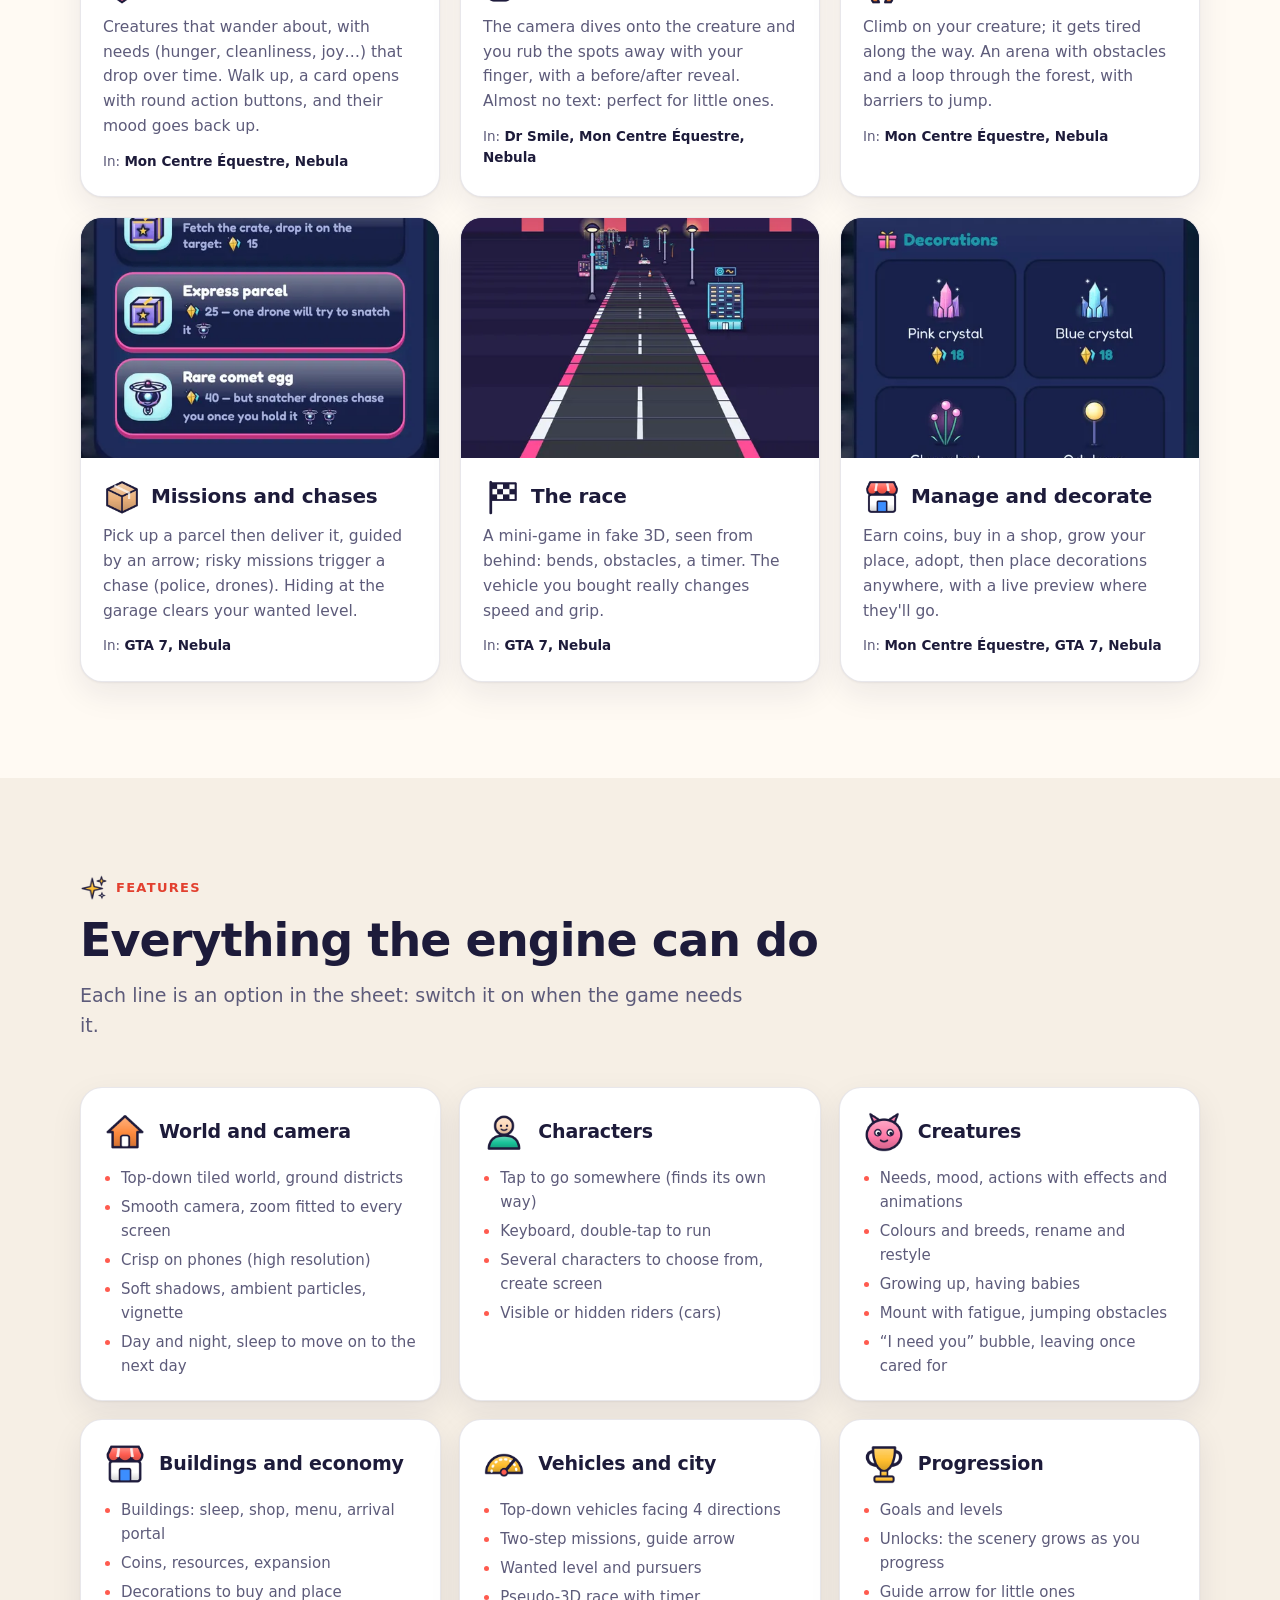
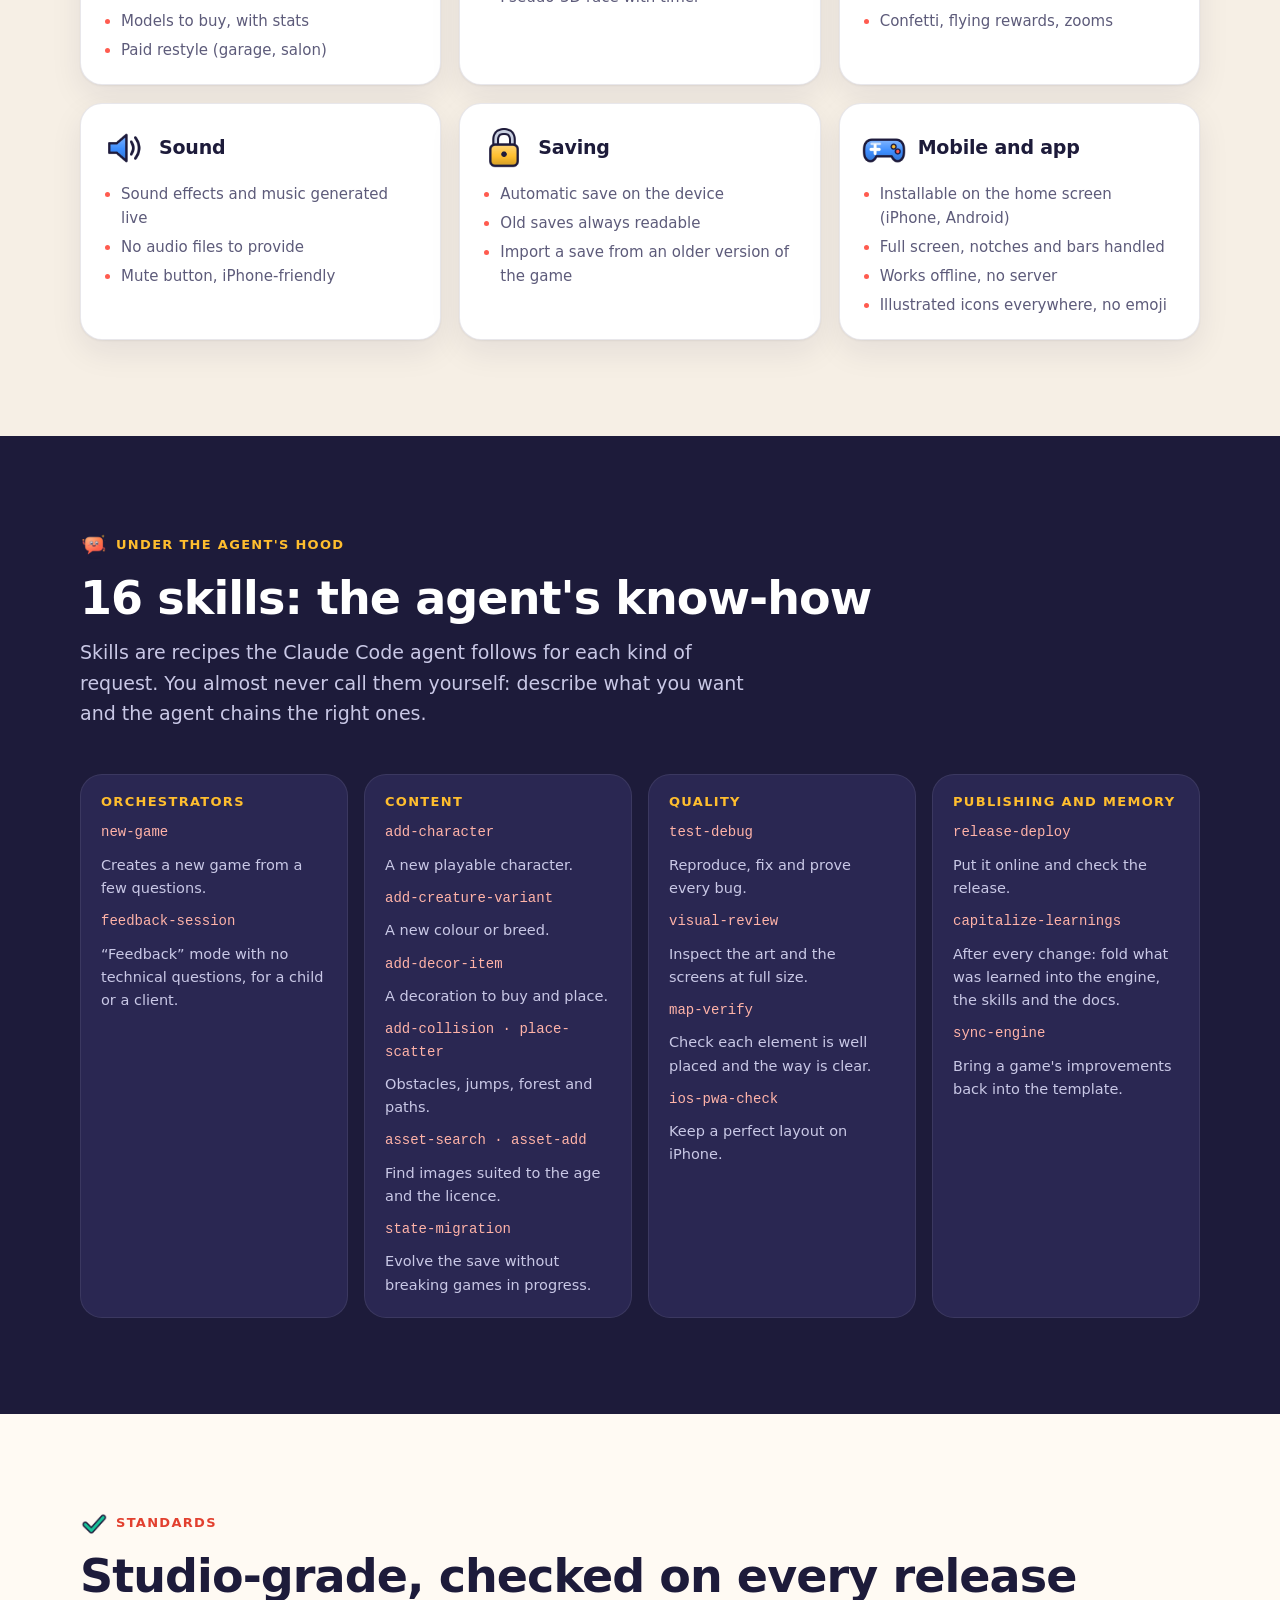
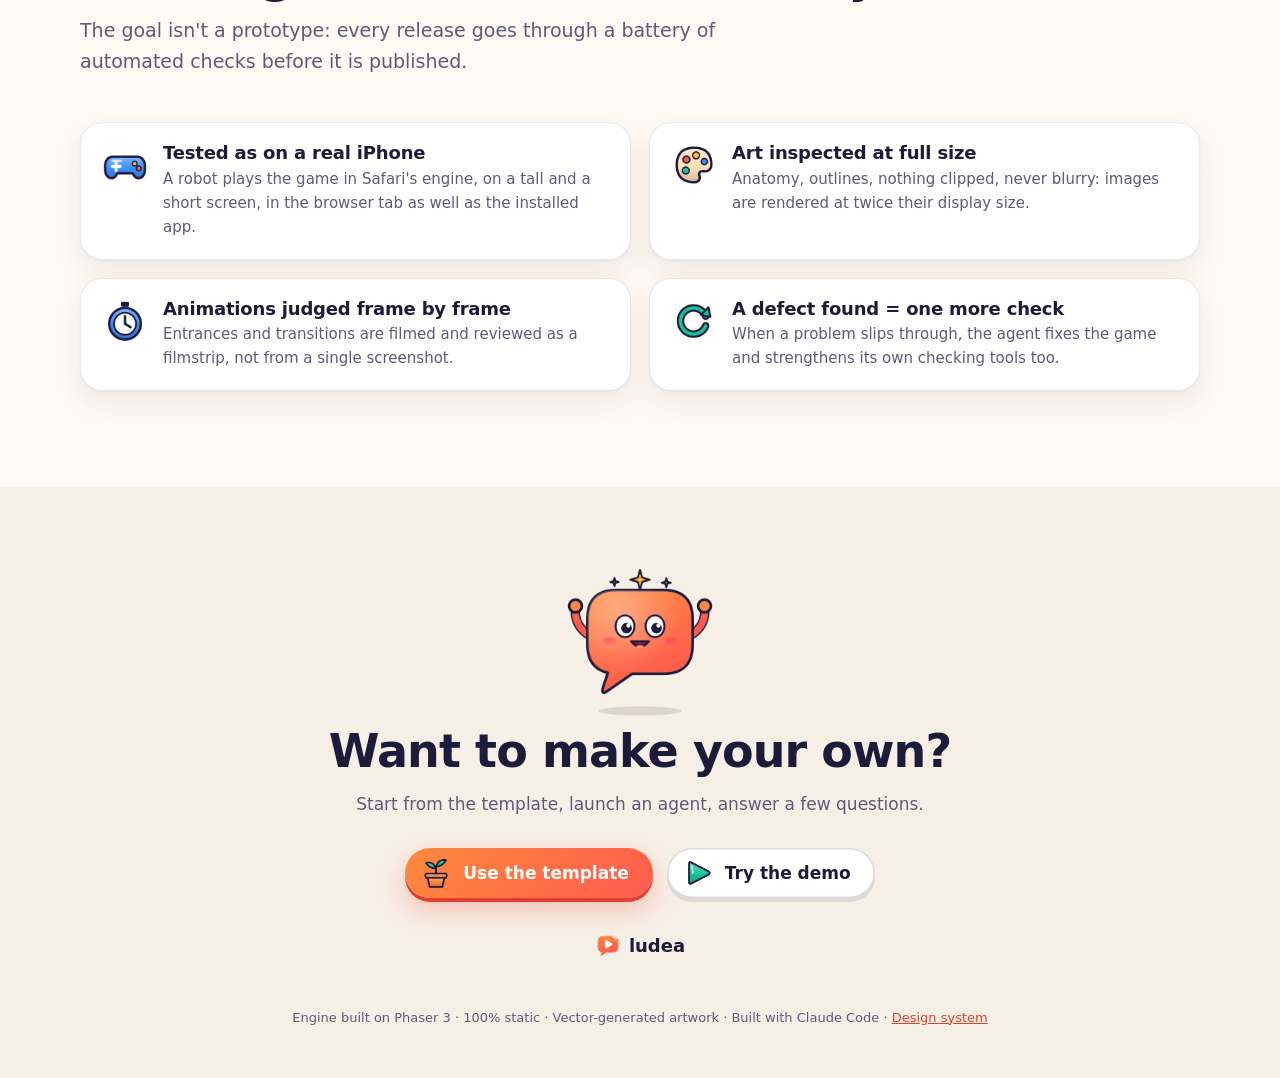
==== commit c24a02ae: "Ludea brand: logo mark, Lu the guide, brand icon set (tools/art/brand.cjs), design system page (land" ====
--- a/landing/index.html
+++ b/landing/index.html
@@ -4,20 +4,21 @@
 <head>
 <meta charset="utf-8">
 <meta name="viewport" content="width=device-width, initial-scale=1, viewport-fit=cover">
-<title>Game Engine — describe a game, the agent builds it</title>
+<title>Ludea — describe a game, an agent builds it</title>
 <meta name="description" content="A 2D game engine driven by its config and by Claude Code: start an agent, answer a few questions, give feedback. Catalogue of the games made with it.">
-<meta name="theme-color" content="#0b1029">
+<meta name="theme-color" content="#fffaf3">
 <link rel="alternate" hreflang="en" href="https://jlrigau.github.io/game-engine/landing/">
 <link rel="alternate" hreflang="fr" href="https://jlrigau.github.io/game-engine/landing/fr/">
 <link rel="alternate" hreflang="x-default" href="https://jlrigau.github.io/game-engine/landing/">
-<link rel="icon" href="../assets/favicon.png">
+<link rel="icon" href="brand/favicon.png">
+<link rel="apple-touch-icon" href="brand/apple-touch-icon.png">
 <link rel="stylesheet" href="landing.css">
 </head>
 <body>
 
 <nav>
   <div class="wrap">
-    <a class="brand" href="#top"><img src="../assets/icon-192.png" alt="">Game Engine</a>
+    <a class="brand" href="#top"><img src="brand/mark.webp" alt="">ludea</a>
     <div class="links">
       <a href="#principle">How it works</a>
       <a href="#use">Getting started</a>
@@ -35,12 +36,12 @@
 <header class="hero" id="top">
   <div class="wrap">
     <div>
-      <div class="eyebrow"><img src="../assets/ui/icons/sparkle.webp" alt="">2D game engine + Claude Code agent</div>
+      <div class="eyebrow"><img src="brand/icons/sparkle.webp" alt="">Ludea · 2D game engine + Claude Code agent</div>
       <h1>You don't code a game.<br><em>You describe it.</em></h1>
       <p class="lead">A generic mobile game engine, and an agent that does all the technical work: you start a session, answer a few questions, play, and say what you think. The game grows with every piece of feedback — and it's online, on your phone, within minutes.</p>
       <div class="cta">
-        <a class="btn" href="#catalogue"><img src="../assets/ui/icons/play.webp" alt="">See the games</a>
-        <a class="btn ghost" href="#use"><img src="../assets/ui/icons/help.webp" alt="">How it works</a>
+        <a class="btn" href="#catalogue"><img src="brand/icons/play.webp" alt="">See the games</a>
+        <a class="btn ghost" href="#use"><img src="brand/icons/help.webp" alt="">How it works</a>
       </div>
       <div class="stats">
         <div><b>4</b><span>games published</span></div>
@@ -54,6 +55,7 @@
       <div class="phone"><img src="shots/drsmile-home.webp" alt=""></div>
       <div class="phone"><img src="shots/gta7-home.webp" alt=""></div>
       <div class="phone"><img src="shots/nebula-home.webp" alt=""></div>
+      <img class="lu" src="brand/guide-hello.webp" alt="">
     </div>
   </div>
 </header>
@@ -61,31 +63,31 @@
 <!-- ============ PRINCIPLE ============ -->
 <section class="model" id="principle">
   <div class="wrap">
-    <div class="eyebrow"><img src="../assets/ui/icons/goals.webp" alt="">How it works</div>
+    <div class="eyebrow"><img src="brand/icons/goals.webp" alt="">How it works</div>
     <h2>A game = the engine + a sheet + drawings</h2>
     <p class="lead">The engine already knows how to do everything: move a character, look after creatures, ride a horse, drive, race, run a shop, save the game… Each game is just a <b>description sheet</b> saying which of these systems to switch on, with which texts and which drawings.</p>
 
     <div class="eq">
       <div class="block">
-        <img class="ico" src="../assets/ui/icons/pad.webp" alt="">
+        <img class="ico" src="brand/icons/pad.webp" alt="">
         <h3>The engine</h3>
         <p>Every game system, generic. <b>It holds no game content</b> and it is identical in every game. <code>engine.js</code></p>
       </div>
       <div class="op">+</div>
       <div class="block">
-        <img class="ico" src="../assets/ui/icons/goals.webp" alt="">
+        <img class="ico" src="brand/icons/goals.webp" alt="">
         <h3>The game sheet</h3>
         <p>The world, the characters, the creatures, their needs, the actions, the texts, the goals. <code>game.config.js</code></p>
       </div>
       <div class="op">+</div>
       <div class="block">
-        <img class="ico" src="../assets/ui/icons/palette.webp" alt="">
+        <img class="ico" src="brand/icons/palette.webp" alt="">
         <h3>The drawings</h3>
         <p>All the artwork is generated as vector art, specific to the game's world, crisp on phones. <code>tools/art/</code></p>
       </div>
       <div class="op">=</div>
       <div class="block result">
-        <img class="ico" src="../assets/ui/icons/trophy.webp" alt="">
+        <img class="ico" src="brand/icons/trophy.webp" alt="">
         <h3>A complete game</h3>
         <p>Published to the web automatically, installable on the phone's home screen like a real app.</p>
       </div>
@@ -111,10 +113,10 @@
   ride: { … },  <span class="c">// add it → you can ride it</span>
 }</pre>
       <ul>
-        <li><img class="ico" src="../assets/ui/icons/check.webp" alt=""><div><b>Everything switches on or off.</b> No shop? Don't write one. Want riding? Add <span class="mono">ride</span>. Systems you leave out simply disappear.</div></li>
-        <li><img class="ico" src="../assets/ui/icons/refresh.webp" alt=""><div><b>Progress benefits every game.</b> When a game needs a new capability, it is added to the engine in a generic way, then copied into every game.</div></li>
-        <li><img class="ico" src="../assets/ui/icons/lock.webp" alt=""><div><b>Saved games are never lost.</b> Saving is automatic and stays compatible as the game evolves — even through a complete rebuild.</div></li>
-        <li><img class="ico" src="../assets/ui/icons/home.webp" alt=""><div><b>100% static.</b> No server, no build step: the game works offline and is published for free on GitHub Pages.</div></li>
+        <li><img class="ico" src="brand/icons/check.webp" alt=""><div><b>Everything switches on or off.</b> No shop? Don't write one. Want riding? Add <span class="mono">ride</span>. Systems you leave out simply disappear.</div></li>
+        <li><img class="ico" src="brand/icons/refresh.webp" alt=""><div><b>Progress benefits every game.</b> When a game needs a new capability, it is added to the engine in a generic way, then copied into every game.</div></li>
+        <li><img class="ico" src="brand/icons/lock.webp" alt=""><div><b>Saved games are never lost.</b> Saving is automatic and stays compatible as the game evolves — even through a complete rebuild.</div></li>
+        <li><img class="ico" src="brand/icons/home.webp" alt=""><div><b>100% static.</b> No server, no build step: the game works offline and is published for free on GitHub Pages.</div></li>
       </ul>
     </div>
   </div>
@@ -123,29 +125,29 @@
 <!-- ============ GETTING STARTED ============ -->
 <section id="use">
   <div class="wrap">
-    <div class="eyebrow"><img src="../assets/ui/icons/hand.webp" alt="">Getting started</div>
+    <div class="eyebrow"><img src="brand/icons/hand.webp" alt="">Getting started</div>
     <h2>From template to live game, by talking</h2>
     <p class="lead">The engine is a GitHub <b>template repository</b>. Each game gets its own repository, and the Claude Code agent writes, draws, tests and publishes. You just talk about your game.</p>
 
     <div class="steps">
       <div class="step">
-        <img class="ico" src="../assets/ui/icons/egg.webp" alt="">
+        <img class="ico" src="brand/icons/seed.webp" alt="">
         <h3>Start from the template</h3>
         <p>On GitHub, “Use this template” creates a new repository that already contains the engine and a running game. Turn on GitHub Pages once.</p>
       </div>
       <div class="step">
-        <img class="ico" src="../assets/ui/icons/keeper.webp" alt="">
+        <img class="ico" src="brand/icons/guide.webp" alt="">
         <h3>Start an agent</h3>
         <p>Open the repository in Claude Code (on the <span class="mono">main</span> branch) and type <span class="mono">/new-game</span>.</p>
         <div class="say" data-who="You: ">/new-game</div>
       </div>
       <div class="step">
-        <img class="ico" src="../assets/ui/icons/help.webp" alt="">
+        <img class="ico" src="brand/icons/help.webp" alt="">
         <h3>Answer a few questions</h3>
         <p>The agent asks a few questions: the theme, the players' age, the art style, the language, what you do in the game. It writes the sheet, draws, tests and publishes a first version that is <b>deliberately small</b>.</p>
       </div>
       <div class="step">
-        <img class="ico" src="../assets/ui/icons/heart.webp" alt="">
+        <img class="ico" src="brand/icons/heart.webp" alt="">
         <h3>Play and give feedback</h3>
         <p>Play on your phone, then say what you want, in your own words. Every piece of feedback becomes a new version, published and checked.</p>
         <div class="say" data-who="You: ">I'd like to be able to ride the horses</div>
@@ -154,14 +156,14 @@
 
     <div class="chat">
       <div class="bubbles">
-        <h3><img src="../assets/ui/icons/keeper.webp" alt="">Creator mode</h3>
+        <h3><img src="brand/icons/guide.webp" alt="">Creator mode</h3>
         <div class="b u">Add a shop where you can buy decorations</div>
         <div class="b a">It's live: the Tack Shop now sells flowers, benches and water troughs, to place anywhere you like.<small>Tested on iPhone (Safari) on a tall and a short screen. Check the build number at the bottom of the home screen.</small></div>
         <div class="b u">The horse walks through the fence</div>
         <div class="b a">Fixed: the fence now blocks the way, but you can still jump over it on horseback.</div>
       </div>
       <div class="bubbles">
-        <h3><img src="../assets/ui/icons/smile.webp" alt="">Feedback mode (for a child or a client)</h3>
+        <h3><img src="brand/icons/smile.webp" alt="">Feedback mode (for a child or a client)</h3>
         <div class="b u">My daughter is going to give feedback</div>
         <div class="b a">Great! I'm listening — tell me what you'd like to change in your game.</div>
         <div class="b u">I want butterflies in the forest!</div>
@@ -179,7 +181,7 @@
 <!-- ============ CATALOGUE ============ -->
 <section class="catalogue" id="catalogue">
   <div class="wrap">
-    <div class="eyebrow"><img src="../assets/ui/icons/star.webp" alt="">The catalogue</div>
+    <div class="eyebrow"><img src="brand/icons/star.webp" alt="">The catalogue</div>
     <h2>Four games, one engine</h2>
     <p class="lead">Very different worlds, audiences and ways to play — all built with the same engine and the same skills. Each one plays in the browser and installs on the home screen.</p>
 
@@ -197,13 +199,13 @@
           <p class="tagline">“Brush the teeth and make everyone happy!”</p>
           <p class="desc">A gentle dentist's office for a child who is learning to read. Tap a child, zoom into their mouth and scrub the little germs away with the brush. Then they leave with a big smile and you ring for the next one.</p>
           <div class="sys">
-            <span><img src="../assets/ui/icons/polish.webp" alt="">Scrub close-up</span>
-            <span><img src="../assets/ui/icons/hand.webp" alt="">One tap = one action</span>
-            <span><img src="../assets/ui/icons/arrow.webp" alt="">Guide arrow</span>
-            <span><img src="../assets/ui/icons/gift.webp" alt="">Text-free rewards</span>
+            <span><img src="brand/icons/polish.webp" alt="">Scrub close-up</span>
+            <span><img src="brand/icons/hand.webp" alt="">One tap = one action</span>
+            <span><img src="brand/icons/arrow.webp" alt="">Guide arrow</span>
+            <span><img src="brand/icons/gift.webp" alt="">Text-free rewards</span>
           </div>
           <div class="links">
-            <a class="btn small" href="https://jlrigau.github.io/dr-smile/"><img src="../assets/ui/icons/play.webp" alt="">Play</a>
+            <a class="btn small" href="https://jlrigau.github.io/dr-smile/"><img src="brand/icons/play.webp" alt="">Play</a>
             <a class="btn small ghost" href="https://github.com/jlrigau/dr-smile">Source code</a>
           </div>
           <div class="qr"><img src="qr/drsmile.svg" alt="QR code"><span>Scan to play on your phone or tablet</span></div>
@@ -222,14 +224,14 @@
           <p class="tagline">“Care for, groom and ride your horses!”</p>
           <p class="desc">A riding stable to bring to life: feed, groom and play with your horses, ride them in the paddock, jump obstacles in the arena, head out on the cross-country trail in the forest. Foals are born at night, and the tack shop sells decorations.</p>
           <div class="sys">
-            <span><img src="../assets/ui/icons/heart.webp" alt="">Care and mood</span>
-            <span><img src="../assets/ui/icons/ride.webp" alt="">Riding + jumps</span>
-            <span><img src="../assets/ui/icons/egg.webp" alt="">Births</span>
-            <span><img src="../assets/ui/icons/shop.webp" alt="">Shop + decor</span>
-            <span><img src="../assets/ui/icons/moon.webp" alt="">Day / night</span>
+            <span><img src="brand/icons/heart.webp" alt="">Care and mood</span>
+            <span><img src="brand/icons/ride.webp" alt="">Riding + jumps</span>
+            <span><img src="brand/icons/seed.webp" alt="">Births</span>
+            <span><img src="brand/icons/shop.webp" alt="">Shop + decor</span>
+            <span><img src="brand/icons/moon.webp" alt="">Day / night</span>
           </div>
           <div class="links">
-            <a class="btn small" href="https://jlrigau.github.io/my-little-stable/"><img src="../assets/ui/icons/play.webp" alt="">Play</a>
+            <a class="btn small" href="https://jlrigau.github.io/my-little-stable/"><img src="brand/icons/play.webp" alt="">Play</a>
             <a class="btn small ghost" href="https://github.com/jlrigau/my-little-stable">Source code</a>
           </div>
           <div class="qr"><img src="qr/stable.svg" alt="QR code"><span>Scan to play on your phone or tablet</span></div>
@@ -248,14 +250,14 @@
           <p class="tagline">“Drive, deliver, race… and shake off the police!”</p>
           <p class="desc">A neon city seen from above: jump into a car, chain deliveries, shake off the police, repaint your car at the garage to lie low, buy a faster one at the dealership and enter a race seen from behind. No weapons, no violence.</p>
           <div class="sys">
-            <span><img src="../assets/ui/icons/crate.webp" alt="">Deliveries</span>
-            <span><img src="../assets/ui/icons/drone.webp" alt="">Chase</span>
-            <span><img src="../assets/ui/icons/flag.webp" alt="">Pseudo-3D race</span>
-            <span><img src="../assets/ui/icons/speed.webp" alt="">Cars to buy</span>
-            <span><img src="../assets/ui/icons/palette.webp" alt="">Garage</span>
+            <span><img src="brand/icons/crate.webp" alt="">Deliveries</span>
+            <span><img src="brand/icons/siren.webp" alt="">Chase</span>
+            <span><img src="brand/icons/flag.webp" alt="">Pseudo-3D race</span>
+            <span><img src="brand/icons/speed.webp" alt="">Cars to buy</span>
+            <span><img src="brand/icons/palette.webp" alt="">Garage</span>
           </div>
           <div class="links">
-            <a class="btn small" href="https://jlrigau.github.io/gta7/"><img src="../assets/ui/icons/play.webp" alt="">Play</a>
+            <a class="btn small" href="https://jlrigau.github.io/gta7/"><img src="brand/icons/play.webp" alt="">Play</a>
             <a class="btn small ghost" href="https://github.com/jlrigau/gta7">Source code</a>
           </div>
           <div class="qr"><img src="qr/gta7.svg" alt="QR code"><span>Scan to play on your phone or tablet</span></div>
@@ -274,15 +276,15 @@
           <p class="tagline">“Look after the little glowing critters!”</p>
           <p class="desc">The demo that ships with the template: a keeper robot looks after little glowing critters on a space station. It switches on (nearly) every engine system at once — the living example of each feature, and the place to see how each one is wired.</p>
           <div class="sys">
-            <span><img src="../assets/ui/icons/critter.webp" alt="">Care + close-up</span>
-            <span><img src="../assets/ui/icons/ride.webp" alt="">Mount + jumps</span>
-            <span><img src="../assets/ui/icons/portal.webp" alt="">Arrival portal</span>
-            <span><img src="../assets/ui/icons/crate.webp" alt="">Deliveries + drones</span>
-            <span><img src="../assets/ui/icons/flag.webp" alt="">Race</span>
-            <span><img src="../assets/ui/icons/shop.webp" alt="">Shop</span>
+            <span><img src="brand/icons/creature.webp" alt="">Care + close-up</span>
+            <span><img src="brand/icons/ride.webp" alt="">Mount + jumps</span>
+            <span><img src="brand/icons/portal.webp" alt="">Arrival portal</span>
+            <span><img src="brand/icons/crate.webp" alt="">Deliveries + drones</span>
+            <span><img src="brand/icons/flag.webp" alt="">Race</span>
+            <span><img src="brand/icons/shop.webp" alt="">Shop</span>
           </div>
           <div class="links">
-            <a class="btn small" href="https://jlrigau.github.io/game-engine/"><img src="../assets/ui/icons/play.webp" alt="">Play</a>
+            <a class="btn small" href="https://jlrigau.github.io/game-engine/"><img src="brand/icons/play.webp" alt="">Play</a>
             <a class="btn small ghost" href="https://github.com/jlrigau/game-engine">The template</a>
           </div>
           <div class="qr"><img src="qr/nebula.svg" alt="QR code"><span>Scan to play on your phone or tablet</span></div>
@@ -296,12 +298,12 @@
 <!-- ============ INSTALL ============ -->
 <section class="install" id="install">
   <div class="wrap">
-    <div class="eyebrow"><img src="../assets/ui/icons/home.webp" alt="">Install it like an app</div>
+    <div class="eyebrow"><img src="brand/icons/home.webp" alt="">Install it like an app</div>
     <h2>Even better on the home screen</h2>
     <p class="lead">Every game is a web app: no store, no download. Add it to the home screen of your phone or tablet and it opens like a real app — with its own icon, full screen.</p>
 
     <div class="inst">
-      <div class="device" aria-hidden="true"><div class="screen">
+      <div class="devwrap"><div class="device" aria-hidden="true"><div class="screen">
         <div class="sbar"><span>9:41</span><i></i><span>100%</span></div>
         <div class="apps">
           <div class="app new"><img src="icons/drsmile.webp" alt="">Dr Smile</div>
@@ -311,14 +313,14 @@
           <div class="app"><span class="ph"></span></div><div class="app"><span class="ph"></span></div><div class="app"><span class="ph"></span></div><div class="app"><span class="ph"></span></div>
         </div>
         <div class="dock"><span></span><span></span><span></span><span></span></div>
-      </div></div>
+      </div></div><img class="lu" src="brand/guide-point.webp" alt=""></div>
 
       <div>
         <div class="perks">
-          <div class="perk"><img class="ico" src="../assets/ui/icons/pad.webp" alt=""><div><b>Full screen</b><span>No address bar or browser buttons: just the game.</span></div></div>
-          <div class="perk"><img class="ico" src="../assets/ui/icons/star.webp" alt=""><div><b>Its own icon</b><span>One tap from the home screen, like any app.</span></div></div>
-          <div class="perk"><img class="ico" src="../assets/ui/icons/speed.webp" alt=""><div><b>Opens instantly</b><span>Light and fast, even offline once loaded.</span></div></div>
-          <div class="perk"><img class="ico" src="../assets/ui/icons/lock.webp" alt=""><div><b>Saved on the device</b><span>Pick up where you left off, every time.</span></div></div>
+          <div class="perk"><img class="ico" src="brand/icons/pad.webp" alt=""><div><b>Full screen</b><span>No address bar or browser buttons: just the game.</span></div></div>
+          <div class="perk"><img class="ico" src="brand/icons/star.webp" alt=""><div><b>Its own icon</b><span>One tap from the home screen, like any app.</span></div></div>
+          <div class="perk"><img class="ico" src="brand/icons/speed.webp" alt=""><div><b>Opens instantly</b><span>Light and fast, even offline once loaded.</span></div></div>
+          <div class="perk"><img class="ico" src="brand/icons/lock.webp" alt=""><div><b>Saved on the device</b><span>Pick up where you left off, every time.</span></div></div>
         </div>
 
         <div class="how">
@@ -346,7 +348,7 @@
         <h3>Phone or tablet, portrait or landscape</h3>
         <p>The layout adapts to the screen: on a tablet, play upright or sideways. On a phone, the games are designed to be held upright.</p>
       </div></div>
-      <div class="fmt tip"><img class="ico" src="../assets/ui/icons/sparkle.webp" alt=""><div>
+      <div class="fmt tip"><img class="ico" src="brand/icons/sparkle.webp" alt=""><div>
         <h3>Tip: install before you play</h3>
         <p>On iPhone and iPad, the home-screen app keeps its own save, separate from the browser's.</p>
       </div></div>
@@ -357,7 +359,7 @@
 <!-- ============ GAME MODES ============ -->
 <section id="modes">
   <div class="wrap">
-    <div class="eyebrow"><img src="../assets/ui/icons/pad.webp" alt="">Game modes</div>
+    <div class="eyebrow"><img src="brand/icons/pad.webp" alt="">Game modes</div>
     <h2>Ways to play, to mix and match</h2>
     <p class="lead">Each mode is a building block of the engine. A game takes one, two or all of them — the sheet decides.</p>
 
@@ -365,7 +367,7 @@
       <div class="mode">
         <div class="pic"><img src="shots/stable-panel.webp" alt=""></div>
         <div class="body">
-          <h3><img src="../assets/ui/icons/heart.webp" alt="">Caring</h3>
+          <h3><img src="brand/icons/heart.webp" alt="">Caring</h3>
           <p>Creatures that wander about, with needs (hunger, cleanliness, joy…) that drop over time. Walk up, a card opens with round action buttons, and their mood goes back up.</p>
           <p class="in">In: <b>Mon Centre Équestre, Nebula</b></p>
         </div>
@@ -373,7 +375,7 @@
       <div class="mode">
         <div class="pic"><img src="shots/drsmile-closeup.webp" alt="" style="object-position:center 55%"></div>
         <div class="body">
-          <h3><img src="../assets/ui/icons/polish.webp" alt="">The close-up</h3>
+          <h3><img src="brand/icons/polish.webp" alt="">The close-up</h3>
           <p>The camera dives onto the creature and you rub the spots away with your finger, with a before/after reveal. Almost no text: perfect for little ones.</p>
           <p class="in">In: <b>Dr Smile, Mon Centre Équestre, Nebula</b></p>
         </div>
@@ -381,7 +383,7 @@
       <div class="mode">
         <div class="pic"><img src="shots/stable-ride.webp" alt=""></div>
         <div class="body">
-          <h3><img src="../assets/ui/icons/ride.webp" alt="">Ride and jump</h3>
+          <h3><img src="brand/icons/ride.webp" alt="">Ride and jump</h3>
           <p>Climb on your creature; it gets tired along the way. An arena with obstacles and a loop through the forest, with barriers to jump.</p>
           <p class="in">In: <b>Mon Centre Équestre, Nebula</b></p>
         </div>
@@ -389,7 +391,7 @@
       <div class="mode">
         <div class="pic"><img src="shots/nebula-missions.webp" alt="" style="object-position:center 60%"></div>
         <div class="body">
-          <h3><img src="../assets/ui/icons/crate.webp" alt="">Missions and chases</h3>
+          <h3><img src="brand/icons/crate.webp" alt="">Missions and chases</h3>
           <p>Pick up a parcel then deliver it, guided by an arrow; risky missions trigger a chase (police, drones). Hiding at the garage clears your wanted level.</p>
           <p class="in">In: <b>GTA 7, Nebula</b></p>
         </div>
@@ -397,7 +399,7 @@
       <div class="mode">
         <div class="pic"><img src="shots/gta7-race.webp" alt="" style="object-position:center 70%"></div>
         <div class="body">
-          <h3><img src="../assets/ui/icons/flag.webp" alt="">The race</h3>
+          <h3><img src="brand/icons/flag.webp" alt="">The race</h3>
           <p>A mini-game in fake 3D, seen from behind: bends, obstacles, a timer. The vehicle you bought really changes speed and grip.</p>
           <p class="in">In: <b>GTA 7, Nebula</b></p>
         </div>
@@ -405,7 +407,7 @@
       <div class="mode">
         <div class="pic"><img src="shots/nebula-shop.webp" alt="" style="object-position:center 40%"></div>
         <div class="body">
-          <h3><img src="../assets/ui/icons/shop.webp" alt="">Manage and decorate</h3>
+          <h3><img src="brand/icons/shop.webp" alt="">Manage and decorate</h3>
           <p>Earn coins, buy in a shop, grow your place, adopt, then place decorations anywhere, with a live preview where they'll go.</p>
           <p class="in">In: <b>Mon Centre Équestre, GTA 7, Nebula</b></p>
         </div>
@@ -415,15 +417,15 @@
 </section>
 
 <!-- ============ FEATURES ============ -->
-<section id="features" style="padding-top:20px">
-  <div class="wrap">
-    <div class="eyebrow"><img src="../assets/ui/icons/sparkle.webp" alt="">Features</div>
+<section class="features" id="features">
+  <div class="wrap">
+    <div class="eyebrow"><img src="brand/icons/sparkle.webp" alt="">Features</div>
     <h2>Everything the engine can do</h2>
     <p class="lead">Each line is an option in the sheet: switch it on when the game needs it.</p>
 
     <div class="feats">
       <div class="feat">
-        <h3><img class="ico" src="../assets/ui/icons/home.webp" alt="">World and camera</h3>
+        <h3><img class="ico" src="brand/icons/home.webp" alt="">World and camera</h3>
         <ul>
           <li>Top-down tiled world, ground districts</li>
           <li>Smooth camera, zoom fitted to every screen</li>
@@ -433,7 +435,7 @@
         </ul>
       </div>
       <div class="feat">
-        <h3><img class="ico" src="../assets/ui/icons/avatar.webp" alt="">Characters</h3>
+        <h3><img class="ico" src="brand/icons/avatar.webp" alt="">Characters</h3>
         <ul>
           <li>Tap to go somewhere (finds its own way)</li>
           <li>Keyboard, double-tap to run</li>
@@ -442,7 +444,7 @@
         </ul>
       </div>
       <div class="feat">
-        <h3><img class="ico" src="../assets/ui/icons/critter.webp" alt="">Creatures</h3>
+        <h3><img class="ico" src="brand/icons/creature.webp" alt="">Creatures</h3>
         <ul>
           <li>Needs, mood, actions with effects and animations</li>
           <li>Colours and breeds, rename and restyle</li>
@@ -452,7 +454,7 @@
         </ul>
       </div>
       <div class="feat">
-        <h3><img class="ico" src="../assets/ui/icons/shop.webp" alt="">Buildings and economy</h3>
+        <h3><img class="ico" src="brand/icons/shop.webp" alt="">Buildings and economy</h3>
         <ul>
           <li>Buildings: sleep, shop, menu, arrival portal</li>
           <li>Coins, resources, expansion</li>
@@ -462,7 +464,7 @@
         </ul>
       </div>
       <div class="feat">
-        <h3><img class="ico" src="../assets/ui/icons/speed.webp" alt="">Vehicles and city</h3>
+        <h3><img class="ico" src="brand/icons/speed.webp" alt="">Vehicles and city</h3>
         <ul>
           <li>Top-down vehicles facing 4 directions</li>
           <li>Two-step missions, guide arrow</li>
@@ -471,7 +473,7 @@
         </ul>
       </div>
       <div class="feat">
-        <h3><img class="ico" src="../assets/ui/icons/trophy.webp" alt="">Progression</h3>
+        <h3><img class="ico" src="brand/icons/trophy.webp" alt="">Progression</h3>
         <ul>
           <li>Goals and levels</li>
           <li>Unlocks: the scenery grows as you progress</li>
@@ -480,7 +482,7 @@
         </ul>
       </div>
       <div class="feat">
-        <h3><img class="ico" src="../assets/ui/icons/sound.webp" alt="">Sound</h3>
+        <h3><img class="ico" src="brand/icons/sound.webp" alt="">Sound</h3>
         <ul>
           <li>Sound effects and music generated live</li>
           <li>No audio files to provide</li>
@@ -488,7 +490,7 @@
         </ul>
       </div>
       <div class="feat">
-        <h3><img class="ico" src="../assets/ui/icons/lock.webp" alt="">Saving</h3>
+        <h3><img class="ico" src="brand/icons/lock.webp" alt="">Saving</h3>
         <ul>
           <li>Automatic save on the device</li>
           <li>Old saves always readable</li>
@@ -496,7 +498,7 @@
         </ul>
       </div>
       <div class="feat">
-        <h3><img class="ico" src="../assets/ui/icons/pad.webp" alt="">Mobile and app</h3>
+        <h3><img class="ico" src="brand/icons/pad.webp" alt="">Mobile and app</h3>
         <ul>
           <li>Installable on the home screen (iPhone, Android)</li>
           <li>Full screen, notches and bars handled</li>
@@ -511,7 +513,7 @@
 <!-- ============ SKILLS ============ -->
 <section class="skills" id="skills">
   <div class="wrap">
-    <div class="eyebrow"><img src="../assets/ui/icons/keeper.webp" alt="">Under the agent's hood</div>
+    <div class="eyebrow"><img src="brand/icons/guide.webp" alt="">Under the agent's hood</div>
     <h2>16 skills: the agent's know-how</h2>
     <p class="lead">Skills are recipes the Claude Code agent follows for each kind of request. You almost never call them yourself: describe what you want and the agent chains the right ones.</p>
 
@@ -558,27 +560,29 @@
 <!-- ============ QUALITY ============ -->
 <section id="quality">
   <div class="wrap">
-    <div class="eyebrow"><img src="../assets/ui/icons/check.webp" alt="">Standards</div>
+    <div class="eyebrow"><img src="brand/icons/check.webp" alt="">Standards</div>
     <h2>Studio-grade, checked on every release</h2>
     <p class="lead">The goal isn't a prototype: every release goes through a battery of automated checks before it is published.</p>
     <div class="qual">
-      <div class="q"><img class="ico" src="../assets/ui/icons/pad.webp" alt=""><div><h3>Tested as on a real iPhone</h3><p>A robot plays the game in Safari's engine, on a tall and a short screen, in the browser tab as well as the installed app.</p></div></div>
-      <div class="q"><img class="ico" src="../assets/ui/icons/palette.webp" alt=""><div><h3>Art inspected at full size</h3><p>Anatomy, outlines, nothing clipped, never blurry: images are rendered at twice their display size.</p></div></div>
-      <div class="q"><img class="ico" src="../assets/ui/icons/timer.webp" alt=""><div><h3>Animations judged frame by frame</h3><p>Entrances and transitions are filmed and reviewed as a filmstrip, not from a single screenshot.</p></div></div>
-      <div class="q"><img class="ico" src="../assets/ui/icons/refresh.webp" alt=""><div><h3>A defect found = one more check</h3><p>When a problem slips through, the agent fixes the game and strengthens its own checking tools too.</p></div></div>
+      <div class="q"><img class="ico" src="brand/icons/pad.webp" alt=""><div><h3>Tested as on a real iPhone</h3><p>A robot plays the game in Safari's engine, on a tall and a short screen, in the browser tab as well as the installed app.</p></div></div>
+      <div class="q"><img class="ico" src="brand/icons/palette.webp" alt=""><div><h3>Art inspected at full size</h3><p>Anatomy, outlines, nothing clipped, never blurry: images are rendered at twice their display size.</p></div></div>
+      <div class="q"><img class="ico" src="brand/icons/timer.webp" alt=""><div><h3>Animations judged frame by frame</h3><p>Entrances and transitions are filmed and reviewed as a filmstrip, not from a single screenshot.</p></div></div>
+      <div class="q"><img class="ico" src="brand/icons/refresh.webp" alt=""><div><h3>A defect found = one more check</h3><p>When a problem slips through, the agent fixes the game and strengthens its own checking tools too.</p></div></div>
     </div>
   </div>
 </section>
 
 <footer>
   <div class="wrap">
+    <img class="lu" src="brand/guide-idea.webp" alt="">
     <h2>Want to make your own?</h2>
     <p>Start from the template, launch an agent, answer a few questions.</p>
     <div class="cta">
-      <a class="btn" href="https://github.com/jlrigau/game-engine"><img src="../assets/ui/icons/egg.webp" alt="">Use the template</a>
-      <a class="btn ghost" href="https://jlrigau.github.io/game-engine/"><img src="../assets/ui/icons/play.webp" alt="">Try the demo</a>
-    </div>
-    <small>Engine built on Phaser 3 · 100% static · Vector-generated artwork · Built with Claude Code</small>
+      <a class="btn" href="https://github.com/jlrigau/game-engine"><img src="brand/icons/seed.webp" alt="">Use the template</a>
+      <a class="btn ghost" href="https://jlrigau.github.io/game-engine/"><img src="brand/icons/play.webp" alt="">Try the demo</a>
+    </div>
+    <div class="made"><img src="brand/mark.webp" alt="">ludea</div>
+    <small>Engine built on Phaser 3 · 100% static · Vector-generated artwork · Built with Claude Code · <a href="design/">Design system</a></small>
   </div>
 </footer>
 
--- a/landing/landing.css
+++ b/landing/landing.css
@@ -1,51 +1,78 @@
-@font-face { font-family: "Fredoka"; font-weight: 300 700; font-display: swap; src: url("../vendor/fonts/fredoka-latin.woff2") format("woff2"); }
+/* =========================================================================
+   Ludea — landing page styles. Tokens below are the design system
+   (documented on landing/design/). Art: tools/art/brand.cjs.
+   ========================================================================= */
+@font-face { font-family: "Bricolage Grotesque"; font-weight: 600 800; font-display: swap; src: url("fonts/bricolage-grotesque.woff2") format("woff2"); }
+@font-face { font-family: "DM Sans"; font-weight: 400 700; font-display: swap; src: url("fonts/dm-sans.woff2") format("woff2"); }
+
 :root {
-  --bg: #0b1029; --bg2: #120c34; --card: #18153f; --card2: #211c55; --edge: rgba(160,150,255,.18);
-  --text: #eef0ff; --muted: #a9acd6; --aqua: #5ee7ff; --pink: #ff7ac8; --gold: #ffd25e; --lime: #9cf06b;
-  --radius: 22px; --shadow: 0 18px 50px rgba(0,0,0,.45);
+  /* colour */
+  --paper: #fffaf3; --sand: #f6efe5; --surface: #ffffff; --night: #1d1b3a; --night2: #2a2752;
+  --ink: #1d1b3a; --muted: #5d5b7a; --line: rgba(29,27,58,.10); --line2: rgba(29,27,58,.16);
+  --coral: #ff5b4f; --coral-d: #e2402f; --tangerine: #ff8a3d; --sun: #ffbe2e; --mint: #19c39a; --sky: #3c8dff; --lilac: #8a6cff; --rose: #ff7aa8;
+  --brand: linear-gradient(135deg, var(--tangerine), var(--coral));
+  /* type */
+  --display: "Bricolage Grotesque", "DM Sans", system-ui, sans-serif;
+  --text: "DM Sans", system-ui, -apple-system, sans-serif;
+  --mono: ui-monospace, "SF Mono", Menlo, monospace;
+  /* shape */
+  --r-sm: 12px; --r: 22px; --r-lg: 30px;
+  --shadow: 0 1px 2px rgba(29,27,58,.06), 0 12px 32px rgba(29,27,58,.08);
+  --shadow-lg: 0 2px 4px rgba(29,27,58,.06), 0 28px 60px rgba(29,27,58,.16);
 }
 * { box-sizing: border-box; }
 html { scroll-behavior: smooth; }
-body { margin: 0; background: var(--bg); color: var(--text); font: 17px/1.55 "Fredoka", system-ui, sans-serif; overflow-x: hidden; -webkit-font-smoothing: antialiased; }
+body { margin: 0; background: var(--paper); color: var(--ink); font: 17px/1.6 var(--text); overflow-x: hidden; -webkit-font-smoothing: antialiased; }
 img { display: block; max-width: 100%; }
-a { color: var(--aqua); }
+a { color: var(--coral-d); }
 .wrap { width: min(1120px, 100% - 32px); margin: 0 auto; }
-h1, h2, h3 { line-height: 1.12; margin: 0; font-weight: 700; letter-spacing: -.01em; }
-h2 { font-size: clamp(30px, 4.6vw, 44px); }
-h3 { font-size: 21px; }
+h1, h2, h3 { font-family: var(--display); line-height: 1.08; margin: 0; font-weight: 800; letter-spacing: -.02em; }
+h2 { font-size: clamp(30px, 4.6vw, 46px); }
+h3 { font-size: 20px; letter-spacing: -.01em; }
 p { margin: 0; }
-.eyebrow { display: inline-flex; align-items: center; gap: 8px; font-weight: 600; font-size: 14px; letter-spacing: .08em; text-transform: uppercase; color: var(--aqua); margin-bottom: 14px; }
-.eyebrow img { width: 26px; height: 26px; }
+b { font-weight: 700; }
+.eyebrow { display: inline-flex; align-items: center; gap: 8px; font-weight: 700; font-size: 13px; letter-spacing: .1em; text-transform: uppercase; color: var(--coral-d); margin-bottom: 14px; }
+.eyebrow img { width: 28px; height: 28px; }
 .lead { color: var(--muted); font-size: 19px; max-width: 680px; margin-top: 14px; }
 section { padding: 96px 0; position: relative; }
 .ico { width: 44px; height: 44px; flex: none; }
+.mono, code { font-family: var(--mono); font-size: .86em; color: var(--coral-d); }
 
 /* nav */
-nav { position: sticky; top: 0; z-index: 10; background: rgba(11,16,41,.82); backdrop-filter: blur(12px); -webkit-backdrop-filter: blur(12px); border-bottom: 1px solid var(--edge); }
-nav .wrap { display: flex; align-items: center; gap: 18px; height: 60px; }
-.brand { display: flex; align-items: center; gap: 10px; font-weight: 700; font-size: 19px; color: var(--text); text-decoration: none; margin-right: auto; }
-.brand img { width: 32px; height: 32px; border-radius: 9px; }
+nav { position: sticky; top: 0; z-index: 10; background: rgba(255,250,243,.86); backdrop-filter: blur(12px); -webkit-backdrop-filter: blur(12px); border-bottom: 1px solid var(--line); }
+nav .wrap { display: flex; align-items: center; gap: 18px; height: 64px; }
+.brand { display: flex; align-items: center; gap: 9px; font-family: var(--display); font-weight: 800; font-size: 25px; letter-spacing: -.03em; color: var(--ink); text-decoration: none; margin-right: auto; }
+.brand img { width: 36px; height: 36px; }
 nav .links a { color: var(--muted); text-decoration: none; font-weight: 500; font-size: 15px; margin-left: 18px; }
-nav .links a:hover { color: var(--text); }
-@media (max-width: 760px) { nav .links { display: none; } }
-
-.btn { display: inline-flex; align-items: center; gap: 10px; height: 50px; padding: 0 22px 0 14px; border-radius: 999px; font-weight: 600; font-size: 17px; text-decoration: none; color: #10133a;
-  background: linear-gradient(180deg, #8ff1ff, #34c6ea); box-shadow: 0 4px 0 #1b8fb0, 0 10px 24px rgba(52,198,234,.35); transition: transform .15s; }
+nav .links a:hover { color: var(--ink); }
+.lang { display: inline-flex; margin-left: 14px; border-radius: 999px; background: var(--surface); box-shadow: inset 0 0 0 1.5px var(--line2); padding: 3px; }
+.lang a { padding: 4px 11px; border-radius: 999px; font-size: 13px; font-weight: 700; color: var(--muted); text-decoration: none; }
+.lang a.on { background: var(--ink); color: #fff; }
+@media (max-width: 860px) { nav .links { display: none; } }
+
+/* buttons */
+.btn { display: inline-flex; align-items: center; gap: 10px; height: 50px; padding: 0 24px 0 14px; border-radius: 999px; font: 700 17px var(--text); text-decoration: none; color: #fff;
+  background: var(--brand); box-shadow: 0 4px 0 var(--coral-d), 0 12px 26px rgba(255,91,79,.32); transition: transform .15s, box-shadow .15s; }
 .btn:hover { transform: translateY(-2px); }
+.btn:active { transform: translateY(2px); box-shadow: 0 2px 0 var(--coral-d), 0 6px 14px rgba(255,91,79,.3); }
 .btn img { width: 34px; height: 34px; }
-.btn.ghost { background: rgba(255,255,255,.07); color: var(--text); box-shadow: inset 0 0 0 1.5px var(--edge); }
+.btn.ghost { background: var(--surface); color: var(--ink); box-shadow: inset 0 0 0 1.5px var(--line2), 0 4px 0 var(--line); }
 .btn.small { height: 44px; font-size: 15px; padding: 0 18px 0 10px; }
 .btn.small img { width: 30px; height: 30px; }
+.btn.small.ghost { padding: 0 18px; }
 
 /* hero */
-.hero { padding: 84px 0 70px; background: radial-gradient(1200px 600px at 75% 10%, #2a1d74 0%, transparent 60%), radial-gradient(800px 500px at 5% 90%, #0f3a5c 0%, transparent 60%), var(--bg); overflow: hidden; }
+.hero { padding: 76px 0 70px; overflow: hidden; background:
+  radial-gradient(520px 420px at 88% 18%, rgba(255,190,46,.30), transparent 70%),
+  radial-gradient(560px 460px at 70% 90%, rgba(255,91,79,.18), transparent 70%),
+  radial-gradient(500px 400px at 0% 100%, rgba(60,141,255,.12), transparent 70%), var(--paper); }
 .hero .wrap { display: grid; grid-template-columns: 1.05fr 1fr; gap: 40px; align-items: center; }
-.hero h1 { font-size: clamp(40px, 6.4vw, 70px); }
-.hero h1 em { font-style: normal; background: linear-gradient(90deg, var(--aqua), var(--pink)); -webkit-background-clip: text; background-clip: text; color: transparent; }
+.hero h1 { font-size: clamp(42px, 6.4vw, 74px); }
+.hero h1 em { font-style: normal; background: var(--brand); -webkit-background-clip: text; background-clip: text; color: transparent; }
 .hero .lead { font-size: 20px; }
 .cta { display: flex; flex-wrap: wrap; gap: 14px; margin-top: 30px; }
-.stats { display: flex; flex-wrap: wrap; gap: 26px; margin-top: 36px; }
-.stats b { display: block; font-size: 32px; color: var(--gold); }
+.stats { display: flex; flex-wrap: wrap; gap: 28px; margin-top: 36px; }
+.stats b { display: block; font-family: var(--display); font-size: 34px; line-height: 1.1; color: var(--ink); }
 .stats span { color: var(--muted); font-size: 14px; }
 .fan { position: relative; height: 560px; }
 .fan .phone { position: absolute; top: 50%; left: 50%; width: 210px; }
@@ -53,180 +80,174 @@
 .fan .phone:nth-child(2) { transform: translate(-72%, -54%) rotate(-4deg); z-index: 2; }
 .fan .phone:nth-child(3) { transform: translate(-20%, -50%) rotate(4deg); z-index: 3; }
 .fan .phone:nth-child(4) { transform: translate(26%, -44%) rotate(10deg); z-index: 1; }
-@media (max-width: 900px) {
-  .hero .wrap { grid-template-columns: 1fr; }
-  .fan { height: 420px; }
-  .fan .phone { width: 170px; }
-}
-@media (max-width: 480px) {
-  .fan { height: 330px; }
-  .fan .phone { width: 128px; }
-}
-
-.phone { border-radius: 28px; padding: 7px; background: linear-gradient(160deg, #3b3478, #15123a); box-shadow: var(--shadow), inset 0 0 0 1.5px rgba(255,255,255,.12); }
-.phone img { border-radius: 22px; width: 100%; aspect-ratio: 390/844; object-fit: cover; background: #222; }
-
-/* the model */
-.model { background: var(--bg2); }
+.fan .lu { position: absolute; z-index: 4; width: 170px; left: -6%; bottom: -10px; filter: drop-shadow(0 10px 18px rgba(29,27,58,.18)); animation: bob 3.2s ease-in-out infinite; }
+@keyframes bob { 0%, 100% { transform: translateY(0) rotate(-2deg); } 50% { transform: translateY(-8px) rotate(2deg); } }
+@media (prefers-reduced-motion: reduce) { .fan .lu, .app.new img { animation: none !important; } }
+@media (max-width: 900px) { .hero .wrap { grid-template-columns: 1fr; } .fan { height: 420px; } .fan .phone { width: 170px; } .fan .lu { width: 130px; left: 0; } }
+@media (max-width: 480px) { .fan { height: 330px; } .fan .phone { width: 128px; } .fan .lu { width: 104px; } }
+
+.phone { border-radius: 28px; padding: 7px; background: var(--night); box-shadow: var(--shadow-lg); }
+.phone img { border-radius: 22px; width: 100%; aspect-ratio: 390/844; object-fit: cover; background: #ddd; }
+
+/* principle */
+.model { background: var(--sand); }
 .eq { display: grid; grid-template-columns: 1fr auto 1fr auto 1fr auto 1.15fr; gap: 14px; align-items: stretch; margin-top: 44px; }
-.eq .op { align-self: center; font-size: 34px; font-weight: 700; color: var(--muted); }
-.block { background: var(--card); border: 1px solid var(--edge); border-radius: var(--radius); padding: 22px; }
+.eq .op { align-self: center; font-family: var(--display); font-size: 34px; font-weight: 800; color: var(--coral); }
+.block { background: var(--surface); border: 1px solid var(--line); border-radius: var(--r); padding: 22px; box-shadow: var(--shadow); }
 .block .ico { margin-bottom: 12px; }
 .block h3 { margin-bottom: 6px; }
 .block p { color: var(--muted); font-size: 15.5px; }
-.block code, .mono { font-family: ui-monospace, "SF Mono", Menlo, monospace; font-size: 13.5px; color: var(--gold); }
-.block.result { background: linear-gradient(160deg, #2b2470, #1a1650); border-color: rgba(94,231,255,.4); }
+.block.result { background: var(--night); color: #fff; border-color: var(--night); }
+.block.result p { color: #c9c8e6; }
 @media (max-width: 900px) { .eq { grid-template-columns: 1fr; } .eq .op { justify-self: center; font-size: 26px; margin: -4px 0; } }
 .code { margin-top: 30px; display: grid; grid-template-columns: 1fr 1fr; gap: 26px; align-items: center; }
-pre { margin: 0; background: #070b20; border: 1px solid var(--edge); border-radius: 18px; padding: 20px 22px; overflow-x: auto; font: 13.5px/1.6 ui-monospace, "SF Mono", Menlo, monospace; color: #cfd3ff; }
-pre .k { color: var(--pink); } pre .s { color: var(--lime); } pre .c { color: #6c70a8; } pre .n { color: var(--gold); }
-.code ul { margin: 0; padding: 0; list-style: none; display: grid; gap: 14px; }
+pre { margin: 0; background: var(--night); border-radius: var(--r); padding: 20px 22px; overflow-x: auto; font: 13.5px/1.6 var(--mono); color: #dcdbf5; box-shadow: var(--shadow-lg); }
+pre .k { color: var(--rose); } pre .s { color: #8ee6c9; } pre .c { color: #8583b0; } pre .n { color: var(--sun); }
+.code ul { margin: 0; padding: 0; list-style: none; display: grid; gap: 16px; }
 .code li { display: flex; gap: 14px; align-items: flex-start; color: var(--muted); }
-.code li b { color: var(--text); }
-.code li .ico { width: 38px; height: 38px; }
+.code li b { color: var(--ink); }
+.code li .ico { width: 40px; height: 40px; }
 @media (max-width: 900px) { .code { grid-template-columns: 1fr; } }
 
 /* steps */
 .steps { display: grid; grid-template-columns: repeat(4, 1fr); gap: 18px; margin-top: 46px; counter-reset: s; }
-.step { background: var(--card); border: 1px solid var(--edge); border-radius: var(--radius); padding: 24px 22px 22px; position: relative; }
-.step::before { counter-increment: s; content: counter(s); position: absolute; top: -16px; left: 22px; width: 34px; height: 34px; border-radius: 50%; background: linear-gradient(180deg, var(--gold), #f29d2a); color: #3a2200; font-weight: 700; display: grid; place-items: center; box-shadow: 0 4px 12px rgba(0,0,0,.4); }
-.step .ico { margin: 6px 0 12px; }
+.step { background: var(--surface); border: 1px solid var(--line); border-radius: var(--r); padding: 26px 22px 22px; position: relative; box-shadow: var(--shadow); }
+.step::before { counter-increment: s; content: counter(s); position: absolute; top: -16px; left: 22px; width: 34px; height: 34px; border-radius: 50%; background: var(--brand); color: #fff; font: 800 17px var(--display); display: grid; place-items: center; box-shadow: 0 4px 12px rgba(255,91,79,.35); }
+.step .ico { margin: 4px 0 12px; }
 .step h3 { margin-bottom: 8px; }
 .step p { color: var(--muted); font-size: 15.5px; }
-.step .say { margin-top: 14px; background: rgba(94,231,255,.08); border: 1px dashed rgba(94,231,255,.35); border-radius: 14px; padding: 10px 12px; font-size: 14.5px; color: #c9f6ff; }
-.step .say::before { content: attr(data-who); font-weight: 600; color: var(--aqua); }
+.step .say { margin-top: 14px; background: #fff4ec; border: 1.5px dashed rgba(255,91,79,.45); border-radius: 14px; padding: 10px 12px; font-size: 14.5px; color: var(--ink); }
+.step .say::before { content: attr(data-who); font-weight: 700; color: var(--coral-d); }
 @media (max-width: 980px) { .steps { grid-template-columns: 1fr 1fr; row-gap: 34px; } }
 @media (max-width: 560px) { .steps { grid-template-columns: 1fr; } }
 
 .chat { margin-top: 40px; display: grid; grid-template-columns: 1fr 1fr; gap: 26px; }
-.bubbles { background: var(--card); border: 1px solid var(--edge); border-radius: var(--radius); padding: 22px; display: grid; gap: 10px; align-content: start; }
+.bubbles { background: var(--surface); border: 1px solid var(--line); border-radius: var(--r); padding: 22px; display: grid; gap: 10px; align-content: start; box-shadow: var(--shadow); }
 .bubbles h3 { margin-bottom: 6px; font-size: 18px; display: flex; gap: 10px; align-items: center; }
-.bubbles h3 img { width: 34px; height: 34px; }
+.bubbles h3 img { width: 36px; height: 36px; }
 .b { max-width: 88%; padding: 10px 14px; border-radius: 18px; font-size: 15px; }
-.b.u { justify-self: end; background: linear-gradient(180deg, #3fd0f0, #24a9d0); color: #071a2a; border-bottom-right-radius: 6px; }
-.b.a { background: var(--card2); border-bottom-left-radius: 6px; }
+.b.u { justify-self: end; background: var(--brand); color: #fff; border-bottom-right-radius: 6px; }
+.b.a { background: var(--sand); border-bottom-left-radius: 6px; }
 .b.a small { display: block; color: var(--muted); font-size: 13px; margin-top: 4px; }
 @media (max-width: 860px) { .chat { grid-template-columns: 1fr; } }
+.loop { display: flex; flex-wrap: wrap; align-items: center; justify-content: center; gap: 10px; margin-top: 34px; }
+.loop span { background: var(--surface); border: 1px solid var(--line2); border-radius: 999px; padding: 8px 16px; font-weight: 500; font-size: 15px; }
+.loop i { color: var(--coral); font-style: normal; font-weight: 700; }
 
 /* catalogue */
-.catalogue { background: linear-gradient(180deg, var(--bg2), var(--bg)); }
+.catalogue { background: var(--sand); }
 .games { display: grid; gap: 30px; margin-top: 46px; }
-.game { display: grid; grid-template-columns: 1fr 1.25fr; gap: 34px; align-items: center; background: var(--card); border: 1px solid var(--edge); border-radius: 30px; padding: 30px; overflow: hidden; position: relative; }
-.game::after { content: ""; position: absolute; inset: auto -120px -160px auto; width: 380px; height: 380px; border-radius: 50%; background: var(--g, var(--aqua)); opacity: .14; filter: blur(30px); pointer-events: none; }
+.game { display: grid; grid-template-columns: 1fr 1.25fr; gap: 34px; align-items: center; background: var(--surface); border: 1px solid var(--line); border-radius: var(--r-lg); padding: 30px; overflow: hidden; position: relative; box-shadow: var(--shadow); }
+.game::after { content: ""; position: absolute; inset: auto -120px -160px auto; width: 380px; height: 380px; border-radius: 50%; background: var(--g, var(--sun)); opacity: .16; filter: blur(30px); pointer-events: none; }
 .game .shots { display: grid; grid-template-columns: repeat(3, 1fr); gap: 12px; }
 .game .shots .phone { padding: 5px; border-radius: 20px; }
 .game .shots .phone img { border-radius: 16px; }
 .game .shots .phone:nth-child(2) { transform: translateY(-14px); }
-.tag { display: inline-block; font-size: 13px; font-weight: 600; padding: 4px 11px; border-radius: 999px; background: rgba(255,255,255,.08); color: var(--muted); margin: 0 6px 6px 0; }
-.tag.hot { background: var(--g); color: #120c34; }
-.game h3 { font-size: 30px; margin: 8px 0 4px; }
-.game .tagline { color: var(--g); font-weight: 600; margin-bottom: 12px; }
+.tag { display: inline-block; font-size: 13px; font-weight: 700; padding: 4px 11px; border-radius: 999px; background: var(--sand); color: var(--muted); margin: 0 6px 6px 0; }
+.tag.hot { background: var(--g); color: var(--ink); }
+.game h3 { font-size: 32px; margin: 8px 0 4px; }
+.game .tagline { color: var(--muted); font-style: italic; margin-bottom: 12px; }
 .game p.desc { color: var(--muted); margin-bottom: 16px; font-size: 16px; }
 .game .sys { display: flex; flex-wrap: wrap; gap: 8px; margin-bottom: 20px; }
-.game .sys span { display: inline-flex; align-items: center; gap: 6px; font-size: 14px; background: rgba(255,255,255,.05); border: 1px solid var(--edge); border-radius: 999px; padding: 3px 12px 3px 4px; }
+.game .sys span { display: inline-flex; align-items: center; gap: 6px; font-size: 14px; font-weight: 500; background: var(--paper); border: 1px solid var(--line); border-radius: 999px; padding: 3px 12px 3px 4px; }
 .game .sys img { width: 26px; height: 26px; }
 .game .links { display: flex; gap: 12px; flex-wrap: wrap; position: relative; z-index: 1; }
 .game.flip .shots { order: 2; }
 @media (max-width: 900px) { .game, .game.flip { grid-template-columns: 1fr; padding: 22px; } .game.flip .shots { order: 0; } }
+.qr { display: none; align-items: center; gap: 12px; margin-top: 16px; color: var(--muted); font-size: 13.5px; max-width: 290px; position: relative; z-index: 1; }
+.qr img { width: 76px; height: 76px; border-radius: 10px; padding: 4px; background: #fff; border: 1px solid var(--line2); }
+@media (min-width: 900px) and (hover: hover) { .qr { display: flex; } }
+
+/* install */
+.install { background: var(--paper); }
+.inst { display: grid; grid-template-columns: 340px 1fr; gap: 50px; align-items: center; margin-top: 46px; }
+.devwrap { position: relative; }
+.devwrap .lu { position: absolute; width: 120px; right: -34px; bottom: 40px; filter: drop-shadow(0 8px 14px rgba(29,27,58,.18)); }
+.device { width: 300px; margin: 0 auto; border-radius: 46px; padding: 12px; background: var(--night); box-shadow: var(--shadow-lg); }
+.screen { border-radius: 36px; aspect-ratio: 390/800; overflow: hidden; position: relative; padding: 18px 20px; display: flex; flex-direction: column;
+  background: radial-gradient(120% 80% at 10% 0%, #ffd27a 0%, transparent 55%), radial-gradient(120% 80% at 100% 100%, #ff8f8f 0%, transparent 55%), linear-gradient(160deg, #ffb057, #ff6b6b); }
+.sbar { display: flex; justify-content: space-between; font-size: 13px; font-weight: 700; color: #fff; padding: 0 6px; }
+.sbar i { width: 70px; height: 20px; border-radius: 12px; background: #000; margin-top: -2px; }
+.apps { display: grid; grid-template-columns: repeat(4, minmax(0, 1fr)); gap: 18px 12px; margin-top: 34px; }
+.app { display: flex; flex-direction: column; align-items: center; gap: 5px; font-size: 10.5px; font-weight: 500; color: #fff; text-align: center; line-height: 1.1; text-shadow: 0 1px 3px rgba(0,0,0,.35); }
+.app img, .app span.ph { width: 100%; max-width: 54px; height: auto; aspect-ratio: 1; border-radius: 13px; box-shadow: 0 4px 10px rgba(0,0,0,.2); }
+.app span.ph { background: rgba(255,255,255,.35); }
+.app.new img { animation: pop 2.6s ease-in-out infinite; }
+@keyframes pop { 0%, 70%, 100% { transform: scale(1); } 80% { transform: scale(1.12); } 90% { transform: scale(.97); } }
+.dock { margin-top: auto; border-radius: 26px; background: rgba(255,255,255,.3); backdrop-filter: blur(8px); -webkit-backdrop-filter: blur(8px); padding: 12px; display: grid; grid-template-columns: repeat(4, 1fr); justify-items: center; }
+.dock span { width: 80%; max-width: 50px; aspect-ratio: 1; border-radius: 13px; background: rgba(255,255,255,.45); }
+.perks { display: grid; grid-template-columns: 1fr 1fr; gap: 14px; }
+.perk { display: flex; gap: 12px; align-items: flex-start; background: var(--surface); border: 1px solid var(--line); border-radius: 18px; padding: 14px 16px; box-shadow: var(--shadow); }
+.perk .ico { width: 38px; height: 38px; }
+.perk b { display: block; font-size: 16px; } .perk span { color: var(--muted); font-size: 14.5px; }
+.how { display: grid; grid-template-columns: repeat(3, 1fr); gap: 16px; margin-top: 18px; }
+.howc { background: var(--surface); border: 1px solid var(--line); border-radius: 20px; padding: 18px 18px 16px; box-shadow: var(--shadow); }
+.howc h3 { font-size: 17px; margin-bottom: 10px; }
+.howc ol { margin: 0; padding-left: 20px; color: var(--muted); font-size: 14.5px; display: grid; gap: 7px; }
+.howc ol li::marker { color: var(--coral); font-weight: 700; }
+.howc b { color: var(--ink); }
+.g { display: inline-grid; place-items: center; width: 24px; height: 24px; border-radius: 7px; background: #ffe7dc; color: var(--coral-d); vertical-align: -6px; margin: 0 2px; }
+.g svg { width: 16px; height: 16px; fill: none; stroke: currentColor; stroke-width: 2; stroke-linecap: round; stroke-linejoin: round; }
+.formats { display: grid; grid-template-columns: 1.3fr 1fr; gap: 18px; margin-top: 18px; }
+.fmt { background: var(--surface); border: 1px solid var(--line); border-radius: 20px; padding: 18px 20px; display: flex; gap: 18px; align-items: center; box-shadow: var(--shadow); }
+.fmt p { color: var(--muted); font-size: 14.5px; } .fmt h3 { font-size: 17px; margin-bottom: 4px; }
+.devs { display: flex; gap: 8px; align-items: flex-end; flex: none; }
+.devs i { display: block; border: 3px solid var(--coral); border-radius: 7px; background: #fff1ea; }
+.devs i:nth-child(1) { width: 22px; height: 40px; } .devs i:nth-child(2) { width: 40px; height: 22px; }
+.devs i:nth-child(3) { width: 36px; height: 48px; border-radius: 9px; } .devs i:nth-child(4) { width: 52px; height: 38px; border-radius: 9px; }
+.fmt.tip { background: #fff6dc; border-color: rgba(255,190,46,.55); }
+.fmt.tip .ico { width: 40px; height: 40px; }
+@media (max-width: 980px) { .inst { grid-template-columns: 1fr; } .how { grid-template-columns: 1fr; } .formats { grid-template-columns: 1fr; } .devwrap .lu { right: 6%; } }
+@media (max-width: 560px) { .perks { grid-template-columns: 1fr; } .device { width: 260px; } .screen { padding: 16px 14px; } .apps { gap: 14px 10px; } .fmt { flex-direction: column; align-items: flex-start; } .devwrap .lu { width: 92px; right: 0; } }
 
 /* modes */
 .modes { display: grid; grid-template-columns: repeat(3, 1fr); gap: 20px; margin-top: 46px; }
-.mode { background: var(--card); border: 1px solid var(--edge); border-radius: var(--radius); overflow: hidden; display: flex; flex-direction: column; }
-.mode .pic { height: 240px; overflow: hidden; background: #000; position: relative; }
+.mode { background: var(--surface); border: 1px solid var(--line); border-radius: var(--r); overflow: hidden; display: flex; flex-direction: column; box-shadow: var(--shadow); }
+.mode .pic { height: 240px; overflow: hidden; background: var(--night); }
 .mode .pic img { width: 100%; height: 100%; object-fit: cover; object-position: center 30%; }
 .mode .body { padding: 20px 22px 24px; }
 .mode h3 { display: flex; align-items: center; gap: 10px; margin-bottom: 8px; }
 .mode h3 img { width: 38px; height: 38px; }
 .mode p { color: var(--muted); font-size: 15.5px; }
-.mode .in { margin-top: 12px; font-size: 13.5px; color: var(--muted); }
-.mode .in b { color: var(--text); font-weight: 600; }
+.mode .in { margin-top: 12px; font-size: 13.5px; }
+.mode .in b { color: var(--ink); }
 @media (max-width: 980px) { .modes { grid-template-columns: 1fr 1fr; } }
 @media (max-width: 620px) { .modes { grid-template-columns: 1fr; } }
 
 /* features */
+.features { background: var(--sand); }
 .feats { display: grid; grid-template-columns: repeat(3, 1fr); gap: 18px; margin-top: 46px; }
-.feat { background: var(--card); border: 1px solid var(--edge); border-radius: var(--radius); padding: 22px; }
+.feat { background: var(--surface); border: 1px solid var(--line); border-radius: var(--r); padding: 22px; box-shadow: var(--shadow); }
 .feat h3 { display: flex; align-items: center; gap: 12px; margin-bottom: 12px; font-size: 19px; }
 .feat ul { margin: 0; padding-left: 18px; color: var(--muted); font-size: 15px; display: grid; gap: 5px; }
-.feat li::marker { color: var(--aqua); }
+.feat li::marker { color: var(--coral); }
 @media (max-width: 980px) { .feats { grid-template-columns: 1fr 1fr; } }
 @media (max-width: 620px) { .feats { grid-template-columns: 1fr; } }
 
-/* skills */
-.skills { background: var(--bg2); }
+/* skills (dark band) */
+.skills { background: var(--night); color: #fff; }
+.skills .lead { color: #c9c8e6; }
+.skills .eyebrow { color: var(--sun); }
 .sk { display: grid; grid-template-columns: repeat(4, 1fr); gap: 16px; margin-top: 46px; }
-.skg { background: var(--card); border: 1px solid var(--edge); border-radius: var(--radius); padding: 20px; }
-.skg h3 { font-size: 16px; text-transform: uppercase; letter-spacing: .06em; color: var(--aqua); margin-bottom: 12px; }
+.skg { background: var(--night2); border: 1px solid rgba(255,255,255,.08); border-radius: var(--r); padding: 20px; }
+.skg h3 { font-family: var(--text); font-size: 13px; font-weight: 700; text-transform: uppercase; letter-spacing: .1em; color: var(--sun); margin-bottom: 12px; }
 .skg dl { margin: 0; display: grid; gap: 10px; }
-.skg dt { font-family: ui-monospace, "SF Mono", Menlo, monospace; font-size: 14px; color: var(--gold); }
-.skg dd { margin: 0; color: var(--muted); font-size: 14.5px; }
+.skg dt { font-family: var(--mono); font-size: 14px; color: #ffb3a8; }
+.skg dd { margin: 0; color: #c9c8e6; font-size: 14.5px; }
 @media (max-width: 980px) { .sk { grid-template-columns: 1fr 1fr; } }
 @media (max-width: 560px) { .sk { grid-template-columns: 1fr; } }
 
 /* quality */
 .qual { display: grid; grid-template-columns: repeat(2, 1fr); gap: 18px; margin-top: 46px; }
-.q { display: flex; gap: 16px; background: var(--card); border: 1px solid var(--edge); border-radius: var(--radius); padding: 20px 22px; }
+.q { display: flex; gap: 16px; background: var(--surface); border: 1px solid var(--line); border-radius: var(--r); padding: 20px 22px; box-shadow: var(--shadow); }
 .q h3 { font-size: 18px; margin-bottom: 4px; }
 .q p { color: var(--muted); font-size: 15px; }
 @media (max-width: 760px) { .qual { grid-template-columns: 1fr; } }
 
-/* loop */
-.loop { display: flex; flex-wrap: wrap; align-items: center; justify-content: center; gap: 10px; margin-top: 34px; }
-.loop span { background: var(--card2); border: 1px solid var(--edge); border-radius: 999px; padding: 8px 16px; font-weight: 500; font-size: 15px; }
-.loop i { color: var(--aqua); font-style: normal; font-weight: 700; }
-
-footer { padding: 70px 0 50px; text-align: center; color: var(--muted); border-top: 1px solid var(--edge); }
-footer h2 { color: var(--text); margin-bottom: 14px; }
+footer { padding: 80px 0 50px; text-align: center; color: var(--muted); background: var(--sand); }
+footer .lu { width: 150px; margin: 0 auto 10px; }
+footer h2 { color: var(--ink); margin-bottom: 14px; }
 footer .cta { justify-content: center; }
 footer small { display: block; margin-top: 40px; font-size: 13px; }
-
-.center { text-align: center; } .center .lead { margin-left: auto; margin-right: auto; }
-
-.lang { display: inline-flex; margin-left: 18px; border-radius: 999px; background: rgba(255,255,255,.07); box-shadow: inset 0 0 0 1.5px var(--edge); padding: 3px; }
-.lang a { margin: 0 !important; padding: 4px 10px; border-radius: 999px; font-size: 13px !important; font-weight: 600 !important; color: var(--muted); text-decoration: none; }
-.lang a.on { background: var(--aqua); color: #10133a !important; }
-
-/* install as an app */
-.install { background: linear-gradient(180deg, var(--bg), var(--bg2)); }
-.inst { display: grid; grid-template-columns: 340px 1fr; gap: 50px; align-items: center; margin-top: 46px; }
-.device { width: 300px; margin: 0 auto; border-radius: 46px; padding: 12px; background: linear-gradient(160deg, #3b3478, #15123a); box-shadow: var(--shadow), inset 0 0 0 1.5px rgba(255,255,255,.12); }
-.screen { border-radius: 36px; aspect-ratio: 390/800; overflow: hidden; position: relative; padding: 18px 20px; display: flex; flex-direction: column;
-  background: radial-gradient(120% 80% at 20% 0%, #ffb3c7 0%, transparent 55%), radial-gradient(120% 80% at 100% 100%, #5ee7ff 0%, transparent 55%), linear-gradient(160deg, #7a5cff, #2b1d74); }
-.sbar { display: flex; justify-content: space-between; font-size: 13px; font-weight: 600; color: #fff; padding: 0 6px; }
-.sbar i { width: 70px; height: 20px; border-radius: 12px; background: #000; margin-top: -2px; }
-.apps { display: grid; grid-template-columns: repeat(4, minmax(0, 1fr)); gap: 18px 12px; margin-top: 34px; }
-.app { display: flex; flex-direction: column; align-items: center; gap: 5px; font-size: 10.5px; color: #fff; text-align: center; line-height: 1.1; text-shadow: 0 1px 3px rgba(0,0,0,.4); }
-.app img, .app span.ph { width: 100%; max-width: 54px; height: auto; aspect-ratio: 1; border-radius: 13px; box-shadow: 0 4px 10px rgba(0,0,0,.3); }
-.app span.ph { background: rgba(255,255,255,.22); }
-.app.new img { animation: pop 2.6s ease-in-out infinite; }
-@keyframes pop { 0%, 70%, 100% { transform: scale(1); } 80% { transform: scale(1.12); } 90% { transform: scale(.97); } }
-.dock { margin-top: auto; border-radius: 26px; background: rgba(255,255,255,.22); backdrop-filter: blur(8px); -webkit-backdrop-filter: blur(8px); padding: 12px; display: grid; grid-template-columns: repeat(4, 1fr); justify-items: center; }
-.dock span { width: 80%; max-width: 50px; aspect-ratio: 1; border-radius: 13px; background: rgba(255,255,255,.35); }
-.perks { display: grid; grid-template-columns: 1fr 1fr; gap: 14px; }
-.perk { display: flex; gap: 12px; align-items: flex-start; background: var(--card); border: 1px solid var(--edge); border-radius: 18px; padding: 14px 16px; }
-.perk .ico { width: 36px; height: 36px; }
-.perk b { display: block; font-size: 16px; } .perk span { color: var(--muted); font-size: 14.5px; }
-.how { display: grid; grid-template-columns: repeat(3, 1fr); gap: 16px; margin-top: 18px; }
-.howc { background: var(--card); border: 1px solid var(--edge); border-radius: 20px; padding: 18px 18px 16px; }
-.howc h3 { font-size: 17px; margin-bottom: 10px; display: flex; align-items: center; gap: 8px; }
-.howc ol { margin: 0; padding-left: 20px; color: var(--muted); font-size: 14.5px; display: grid; gap: 7px; }
-.howc ol li::marker { color: var(--gold); font-weight: 700; }
-.howc b { color: var(--text); font-weight: 600; }
-.g { display: inline-grid; place-items: center; width: 24px; height: 24px; border-radius: 7px; background: rgba(94,231,255,.15); color: var(--aqua); vertical-align: -6px; margin: 0 2px; }
-.g svg { width: 16px; height: 16px; fill: none; stroke: currentColor; stroke-width: 2; stroke-linecap: round; stroke-linejoin: round; }
-.formats { display: grid; grid-template-columns: 1.3fr 1fr; gap: 18px; margin-top: 18px; }
-.fmt { background: var(--card); border: 1px solid var(--edge); border-radius: 20px; padding: 18px 20px; display: flex; gap: 18px; align-items: center; }
-.fmt p { color: var(--muted); font-size: 14.5px; } .fmt h3 { font-size: 17px; margin-bottom: 4px; }
-.devs { display: flex; gap: 8px; align-items: flex-end; flex: none; }
-.devs i { display: block; border: 3px solid var(--aqua); border-radius: 7px; background: rgba(94,231,255,.1); }
-.devs i:nth-child(1) { width: 22px; height: 40px; } .devs i:nth-child(2) { width: 40px; height: 22px; }
-.devs i:nth-child(3) { width: 36px; height: 48px; border-radius: 9px; } .devs i:nth-child(4) { width: 52px; height: 38px; border-radius: 9px; }
-.fmt.tip { border-color: rgba(255,210,94,.45); background: linear-gradient(160deg, #2a2350, var(--card)); }
-.fmt.tip .ico { width: 40px; height: 40px; }
-@media (max-width: 980px) { .inst { grid-template-columns: 1fr; } .how { grid-template-columns: 1fr; } .formats { grid-template-columns: 1fr; } }
-@media (max-width: 560px) { .perks { grid-template-columns: 1fr; } .device { width: 260px; } .screen { padding: 16px 14px; } .apps { gap: 14px 10px; } .fmt { flex-direction: column; align-items: flex-start; } }
-
-/* QR code on game cards: only useful on a computer */
-.qr { display: none; align-items: center; gap: 12px; margin-top: 16px; color: var(--muted); font-size: 13.5px; max-width: 280px; }
-.qr img { width: 74px; height: 74px; border-radius: 10px; padding: 4px; background: #fff; }
-@media (min-width: 900px) and (hover: hover) { .qr { display: flex; } }
+footer .made { display: inline-flex; align-items: center; gap: 8px; font-family: var(--display); font-weight: 800; color: var(--ink); font-size: 18px; margin-top: 34px; }
+footer .made img { width: 26px; height: 26px; }
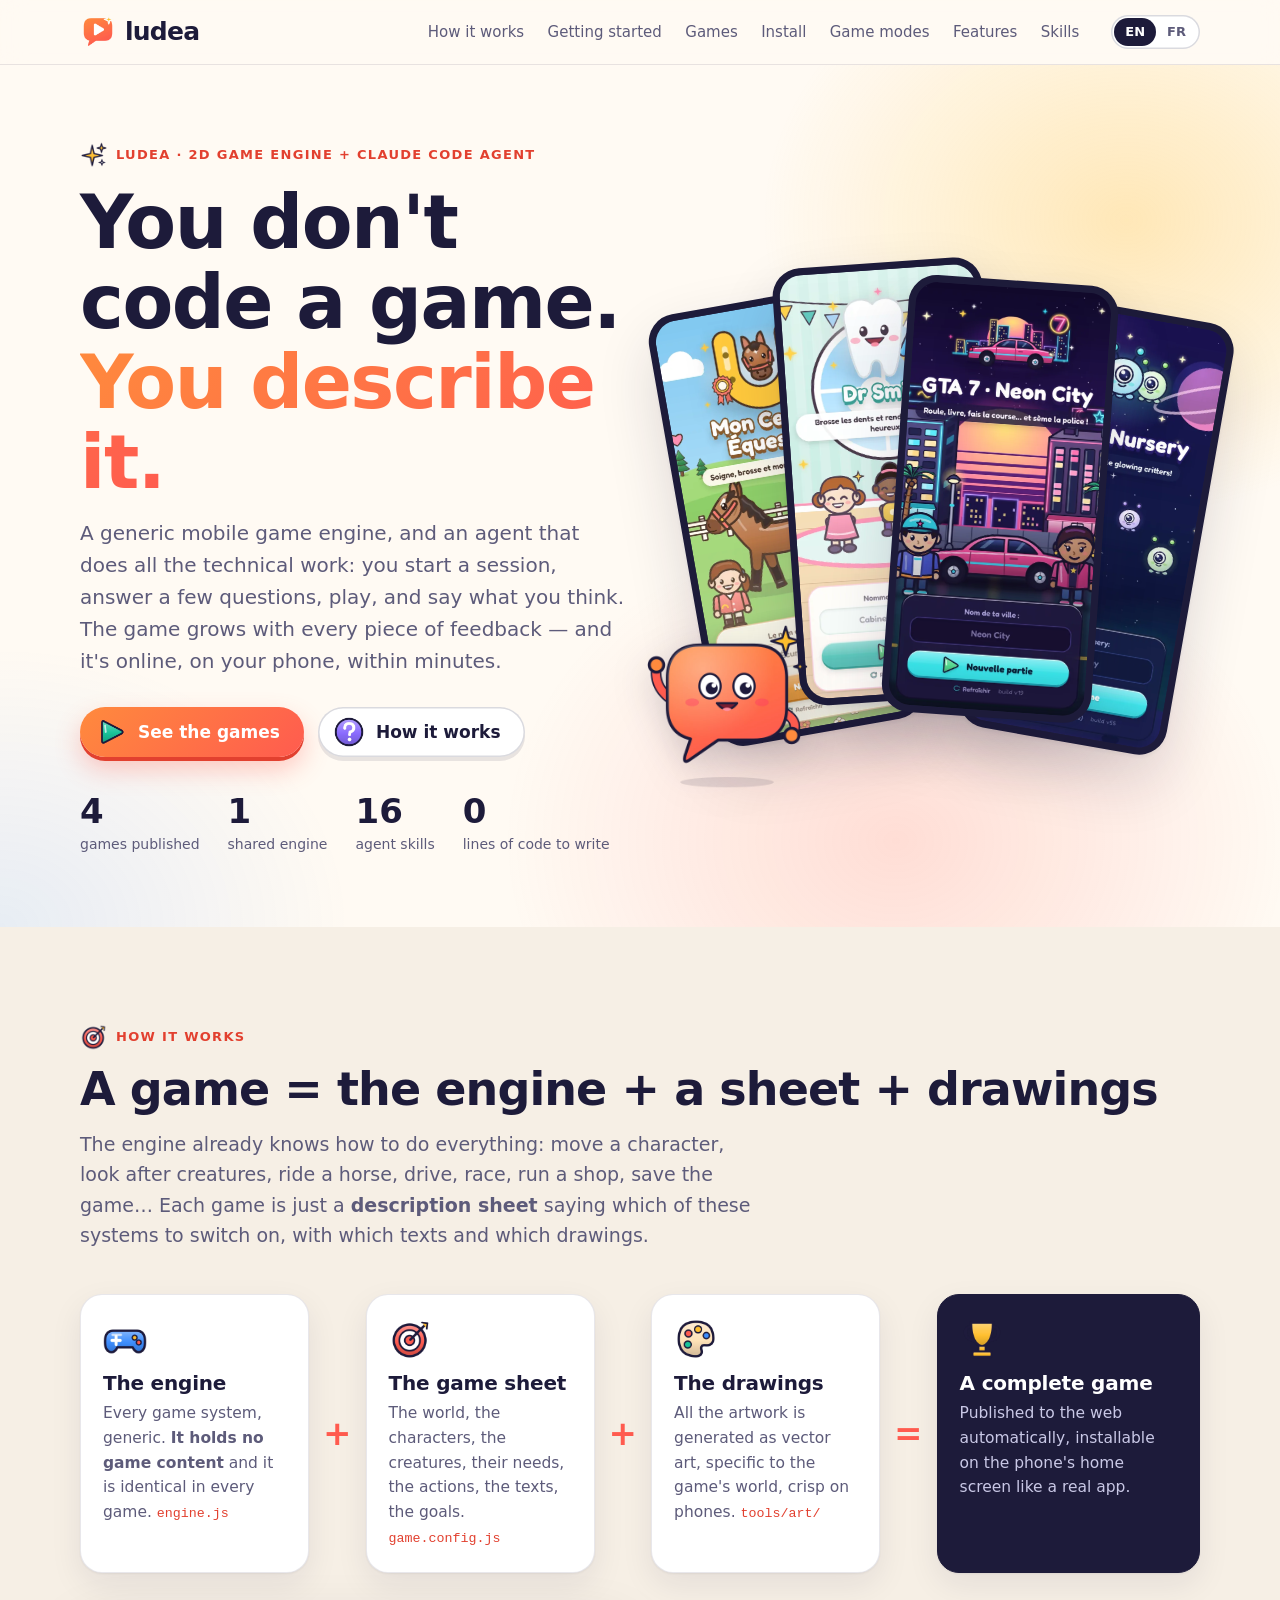
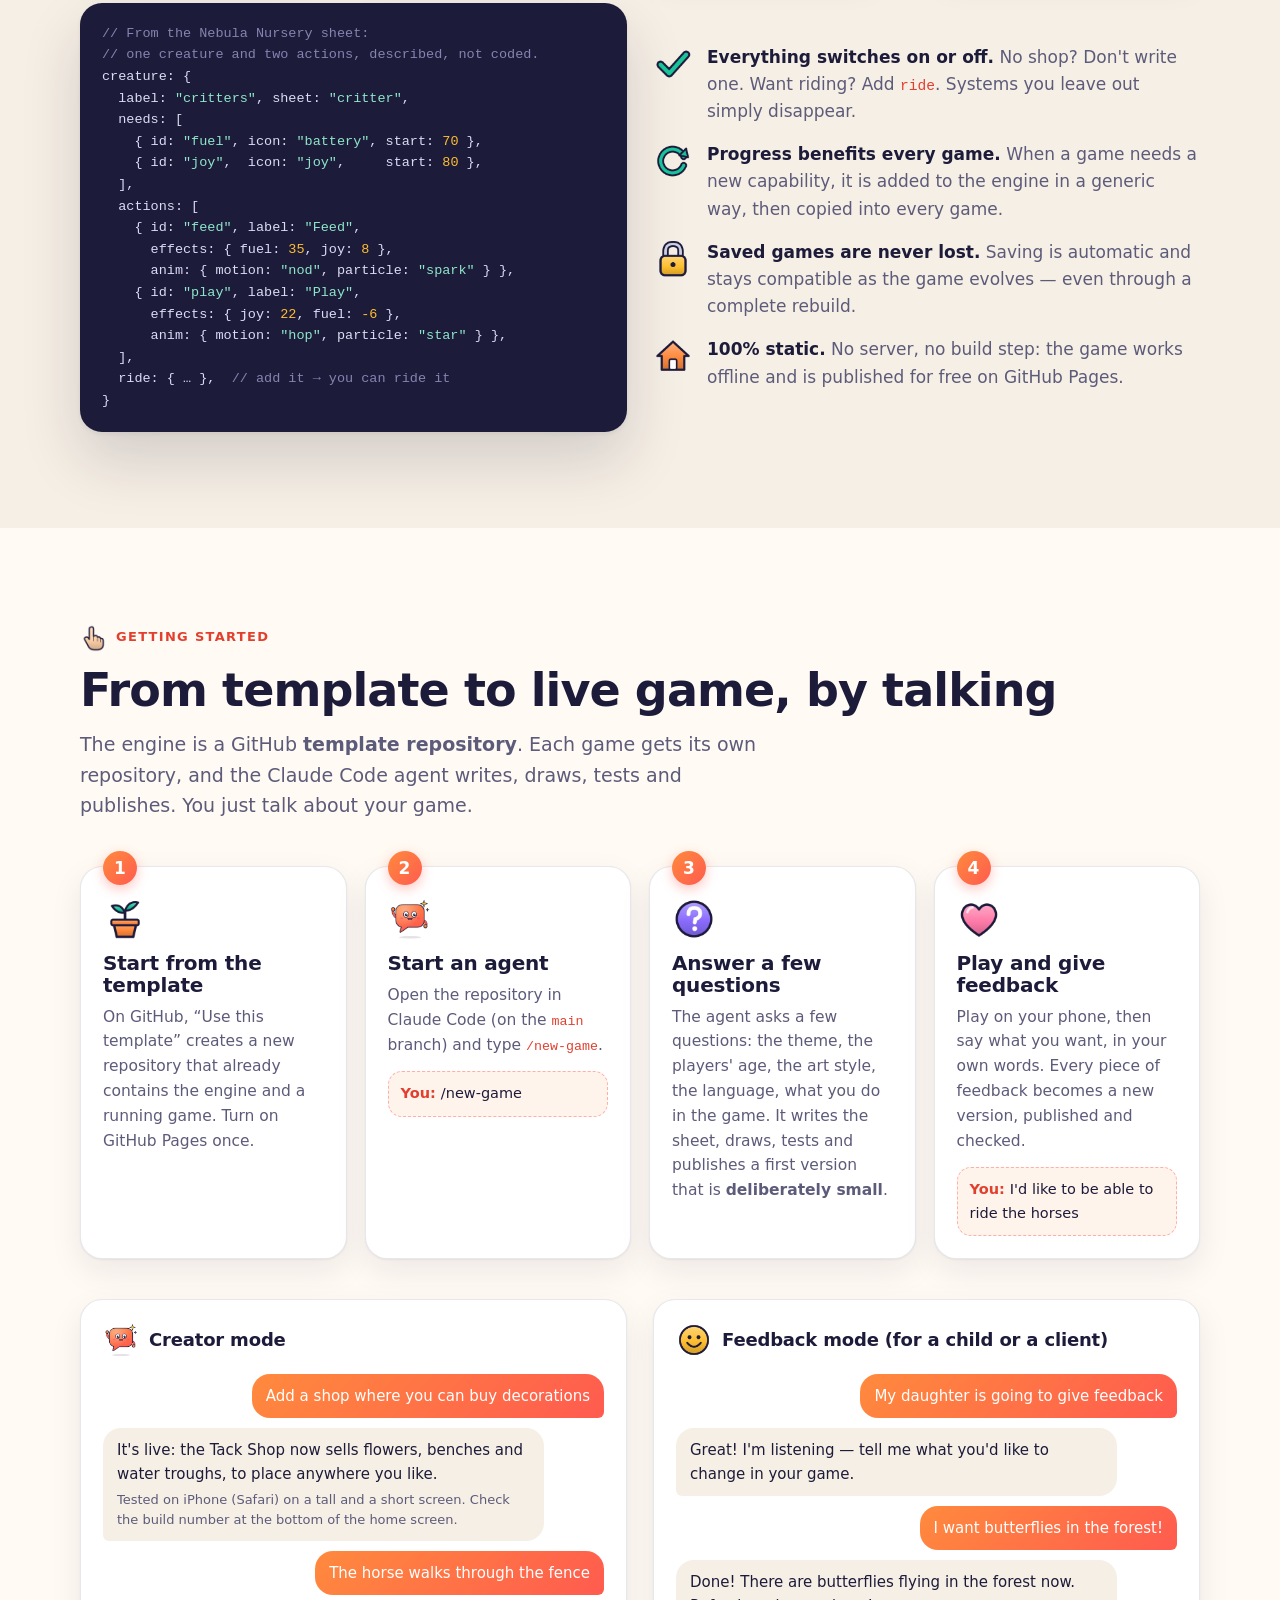
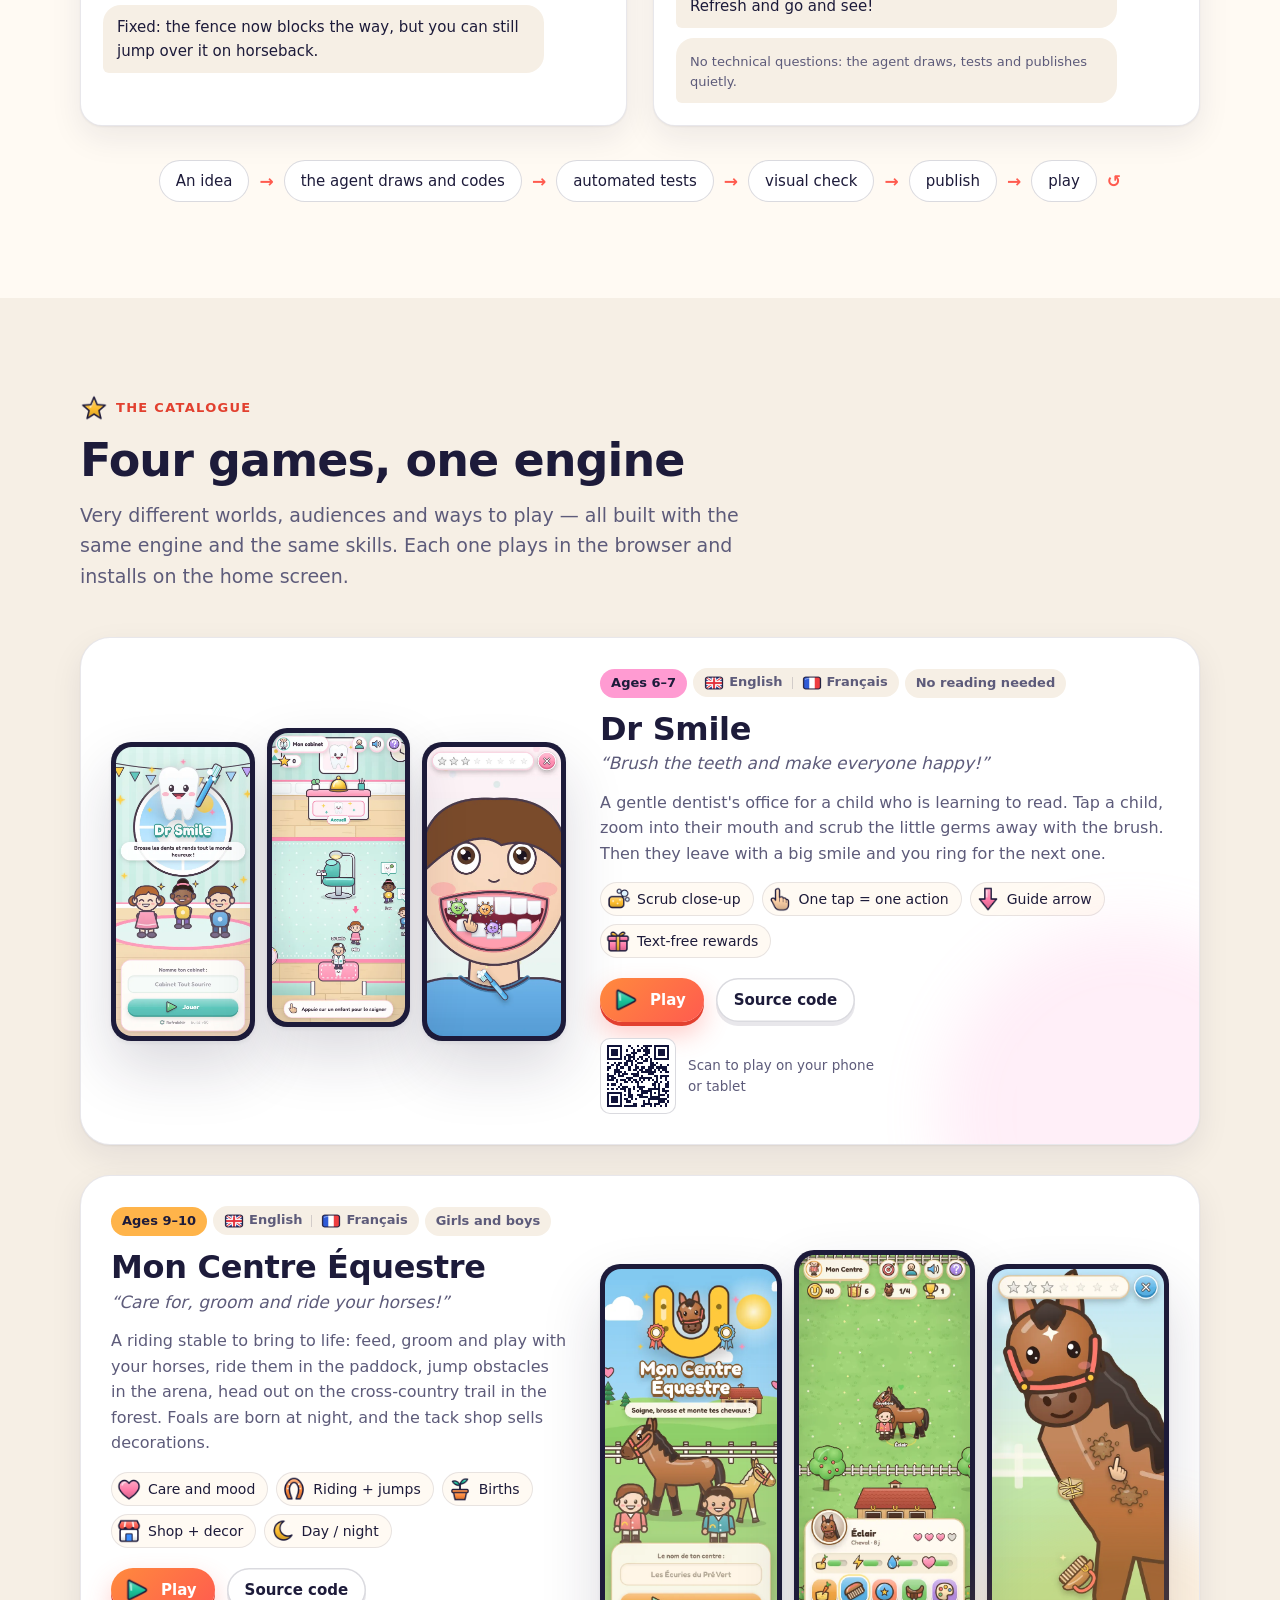
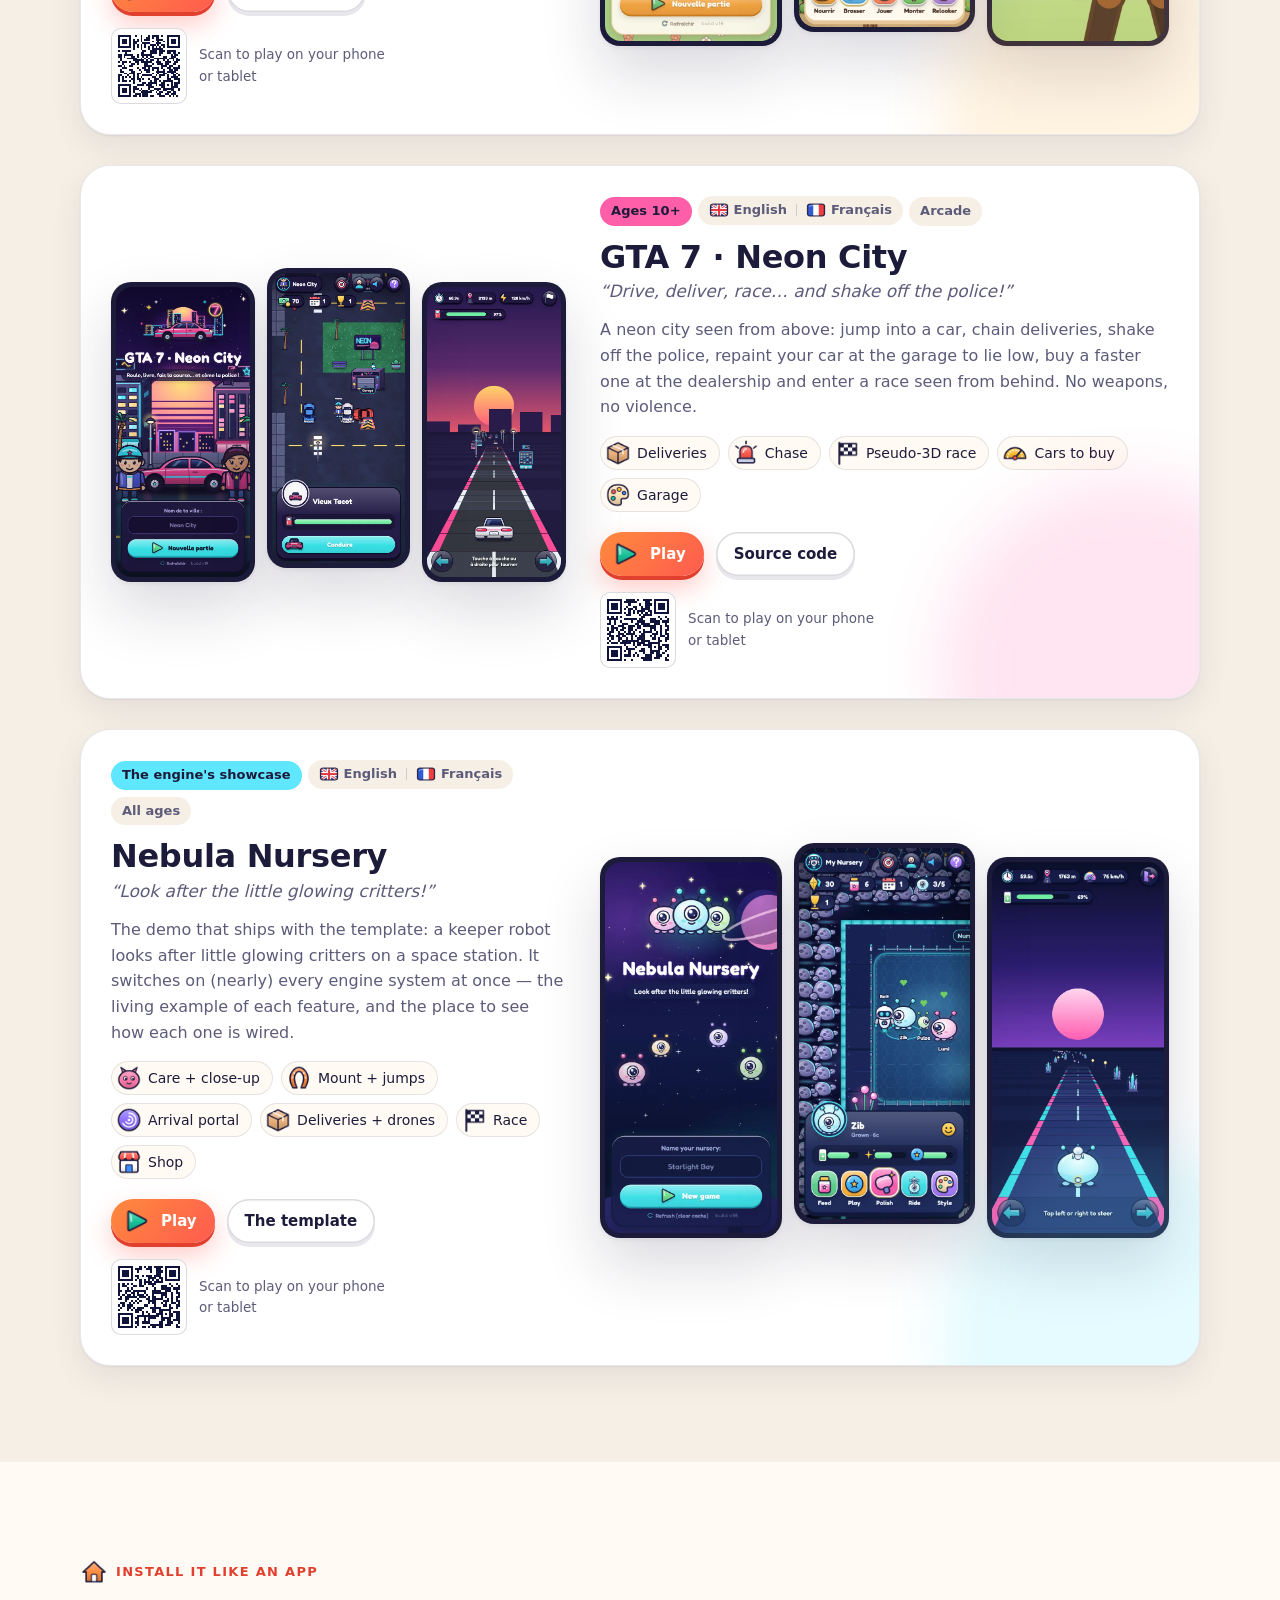
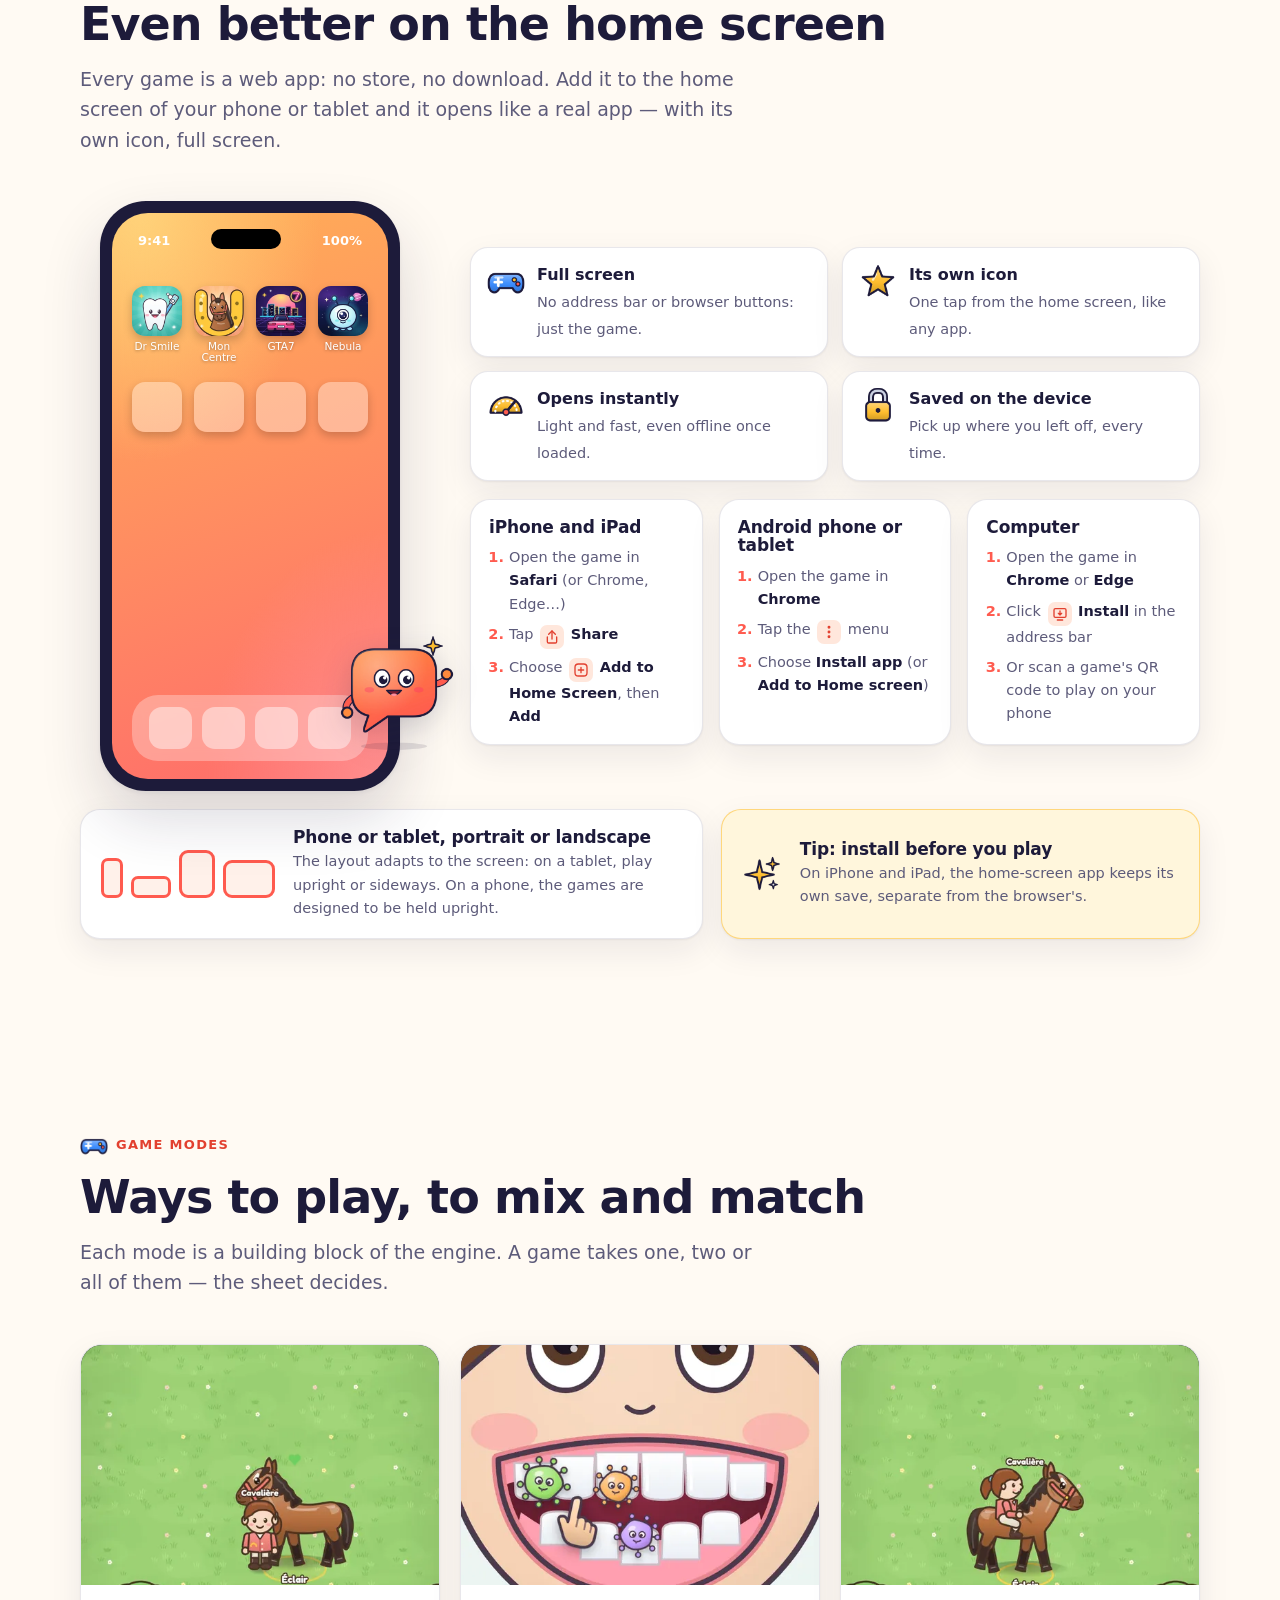
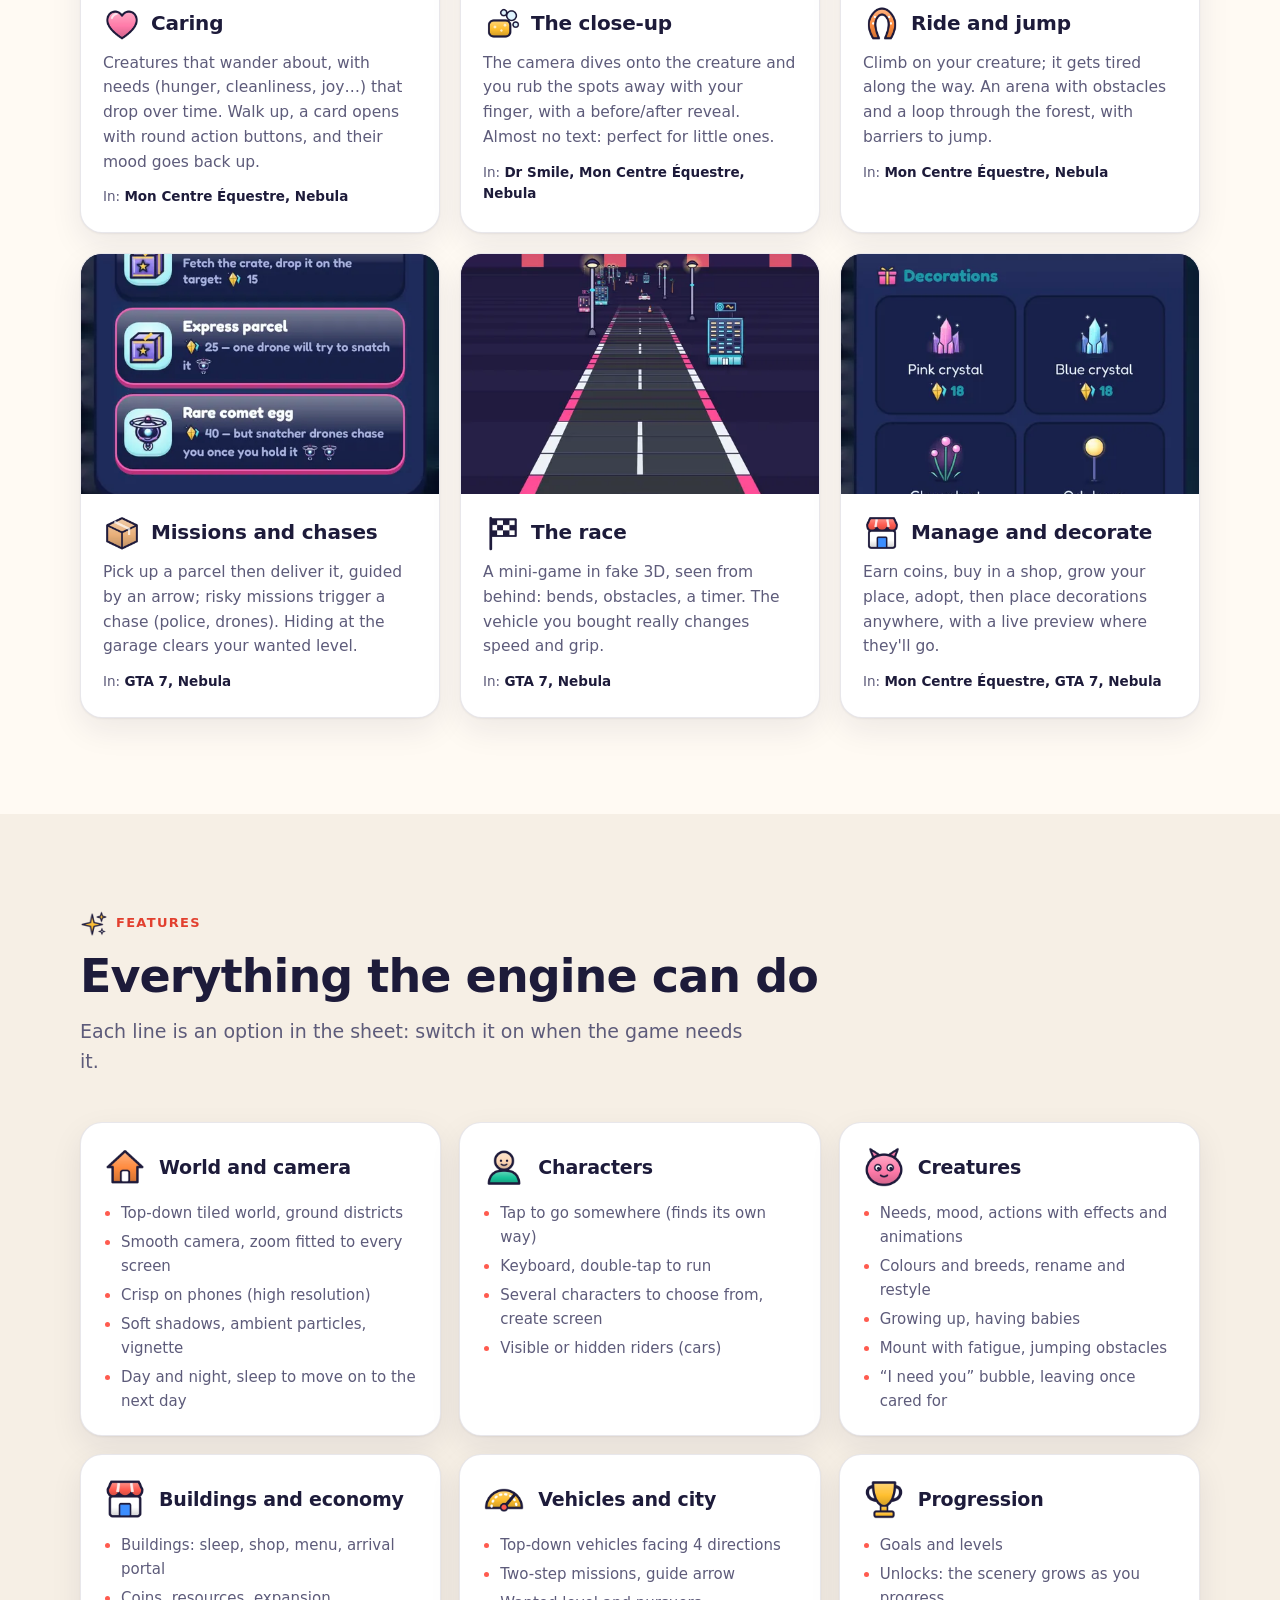
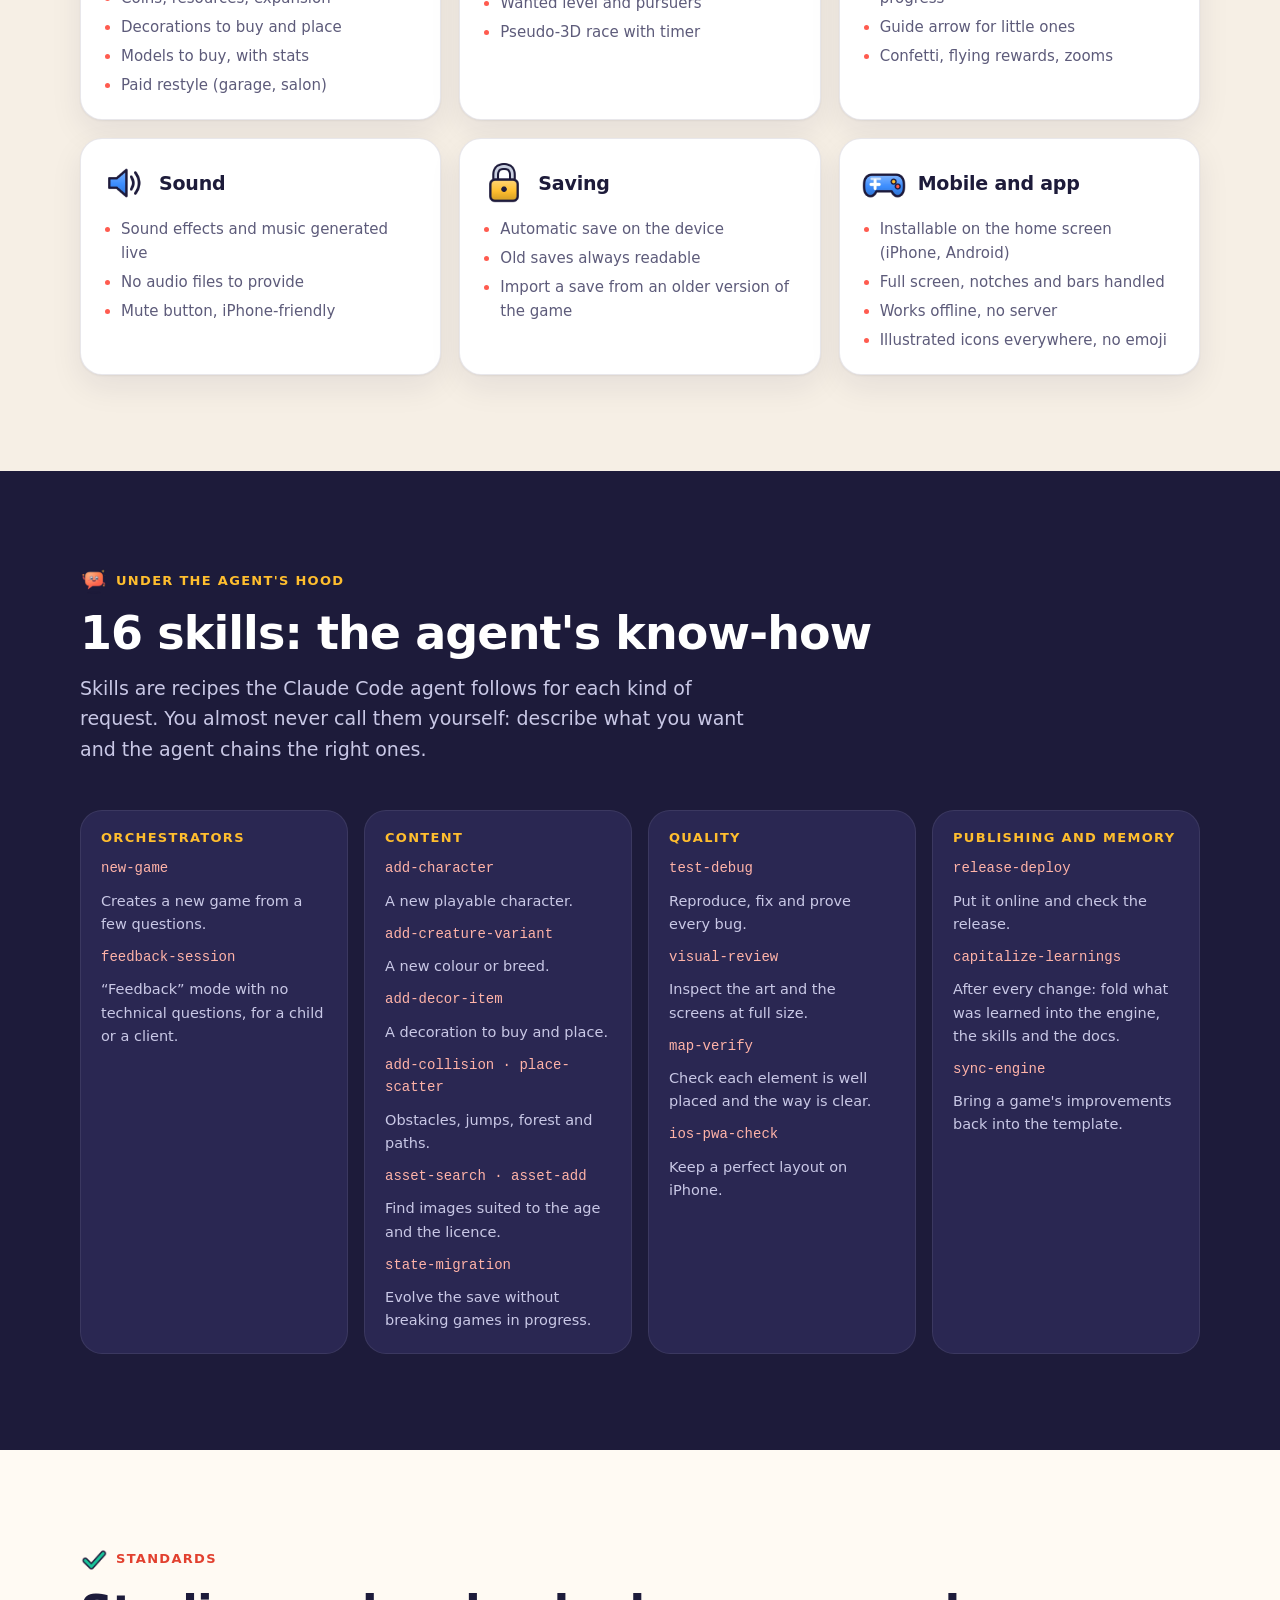
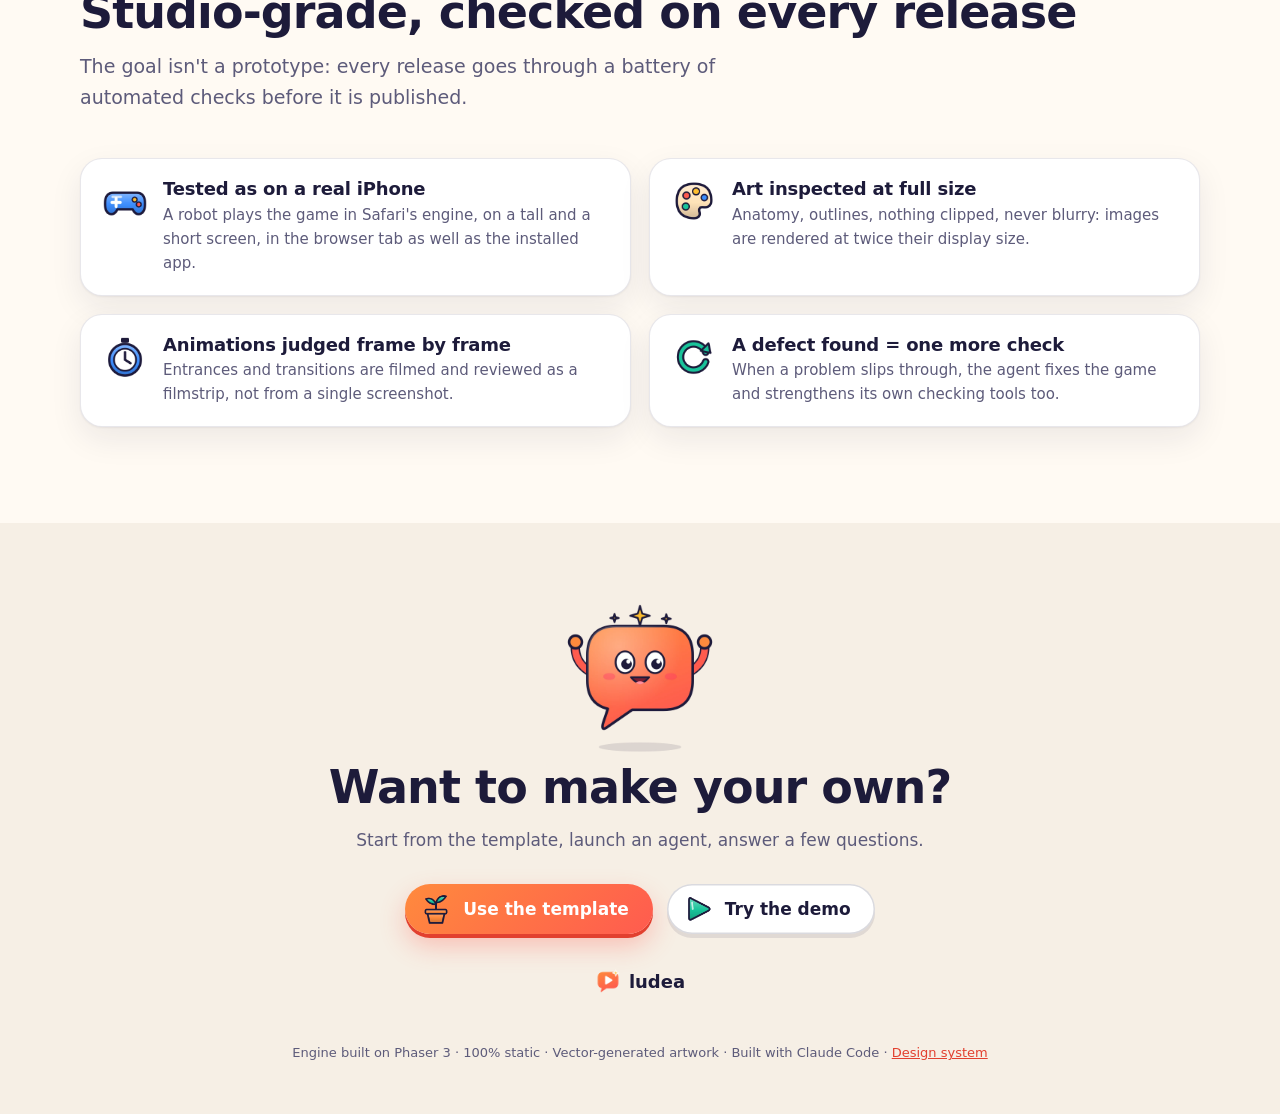
==== commit 1a8b757e: "Landing catalogue: every game shows both languages (English + Français) with illustrated flags (flag" ====
--- a/landing/index.html
+++ b/landing/index.html
@@ -194,7 +194,7 @@
           <div class="phone"><img src="shots/drsmile-closeup.webp" alt="Close-up: brushing teeth"></div>
         </div>
         <div>
-          <span class="tag hot">Ages 6–7</span><span class="tag">French</span><span class="tag">No reading needed</span>
+          <span class="tag hot">Ages 6–7</span><span class="tag langs" title="Available in English and French"><img src="brand/icons/flagGb.webp" alt="">English<i></i><img src="brand/icons/flagFr.webp" alt="">Français</span><span class="tag">No reading needed</span>
           <h3>Dr Smile</h3>
           <p class="tagline">“Brush the teeth and make everyone happy!”</p>
           <p class="desc">A gentle dentist's office for a child who is learning to read. Tap a child, zoom into their mouth and scrub the little germs away with the brush. Then they leave with a big smile and you ring for the next one.</p>
@@ -219,7 +219,7 @@
           <div class="phone"><img src="shots/stable-closeup.webp" alt="Close-up: grooming the horse"></div>
         </div>
         <div>
-          <span class="tag hot">Ages 9–10</span><span class="tag">French</span><span class="tag">Girls and boys</span>
+          <span class="tag hot">Ages 9–10</span><span class="tag langs" title="Available in English and French"><img src="brand/icons/flagGb.webp" alt="">English<i></i><img src="brand/icons/flagFr.webp" alt="">Français</span><span class="tag">Girls and boys</span>
           <h3>Mon Centre Équestre</h3>
           <p class="tagline">“Care for, groom and ride your horses!”</p>
           <p class="desc">A riding stable to bring to life: feed, groom and play with your horses, ride them in the paddock, jump obstacles in the arena, head out on the cross-country trail in the forest. Foals are born at night, and the tack shop sells decorations.</p>
@@ -245,7 +245,7 @@
           <div class="phone"><img src="shots/gta7-race.webp" alt="Pseudo-3D race"></div>
         </div>
         <div>
-          <span class="tag hot">Ages 10+</span><span class="tag">French</span><span class="tag">Arcade</span>
+          <span class="tag hot">Ages 10+</span><span class="tag langs" title="Available in English and French"><img src="brand/icons/flagGb.webp" alt="">English<i></i><img src="brand/icons/flagFr.webp" alt="">Français</span><span class="tag">Arcade</span>
           <h3>GTA 7 · Neon City</h3>
           <p class="tagline">“Drive, deliver, race… and shake off the police!”</p>
           <p class="desc">A neon city seen from above: jump into a car, chain deliveries, shake off the police, repaint your car at the garage to lie low, buy a faster one at the dealership and enter a race seen from behind. No weapons, no violence.</p>
@@ -271,7 +271,7 @@
           <div class="phone"><img src="shots/nebula-race.webp" alt="Racing on the Star Ring"></div>
         </div>
         <div>
-          <span class="tag hot">The engine's showcase</span><span class="tag">English</span><span class="tag">All ages</span>
+          <span class="tag hot">The engine's showcase</span><span class="tag langs" title="Available in English and French"><img src="brand/icons/flagGb.webp" alt="">English<i></i><img src="brand/icons/flagFr.webp" alt="">Français</span><span class="tag">All ages</span>
           <h3>Nebula Nursery</h3>
           <p class="tagline">“Look after the little glowing critters!”</p>
           <p class="desc">The demo that ships with the template: a keeper robot looks after little glowing critters on a space station. It switches on (nearly) every engine system at once — the living example of each feature, and the place to see how each one is wired.</p>
--- a/landing/landing.css
+++ b/landing/landing.css
@@ -251,3 +251,6 @@
 footer small { display: block; margin-top: 40px; font-size: 13px; }
 footer .made { display: inline-flex; align-items: center; gap: 8px; font-family: var(--display); font-weight: 800; color: var(--ink); font-size: 18px; margin-top: 34px; }
 footer .made img { width: 26px; height: 26px; }
+.tag.langs { display: inline-flex; align-items: center; gap: 5px; vertical-align: top; }
+.tag.langs img { width: 20px; height: 20px; }
+.tag.langs i { width: 1px; height: 12px; background: var(--line2); margin: 0 4px; }
